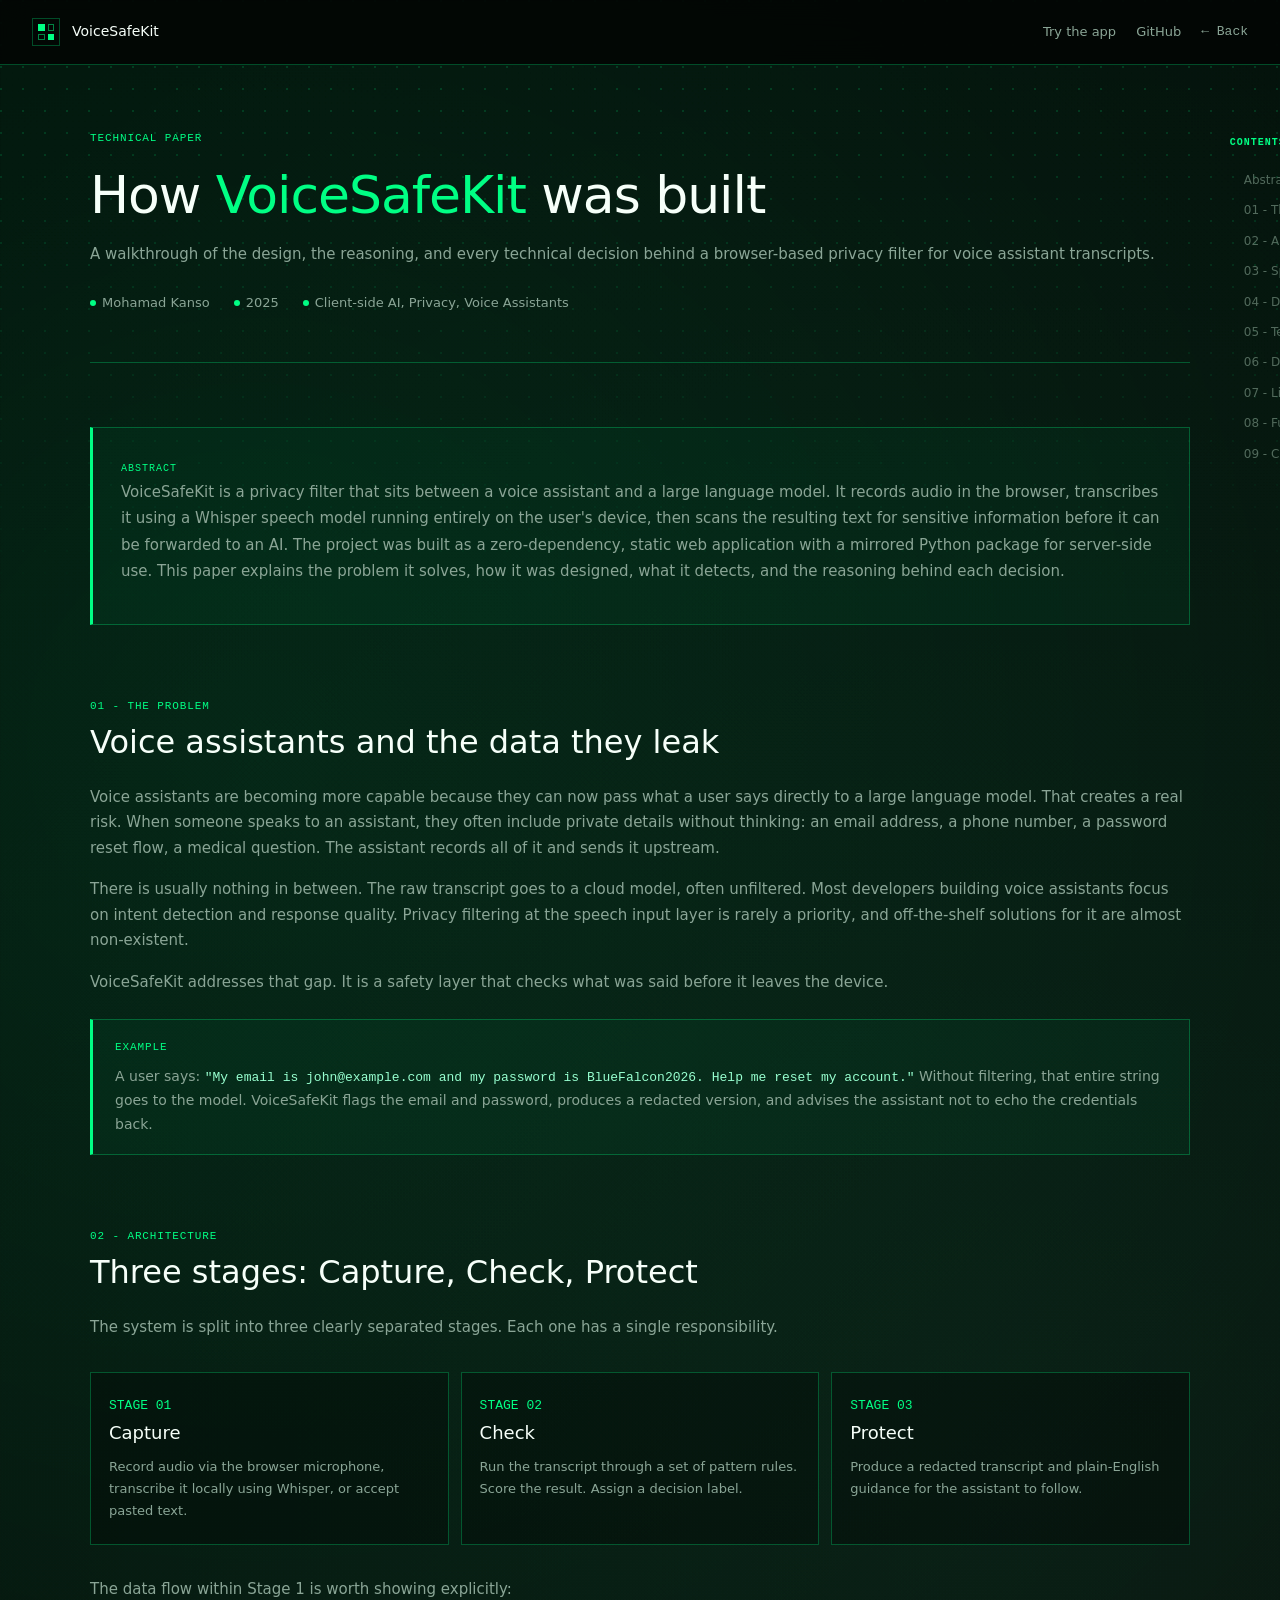
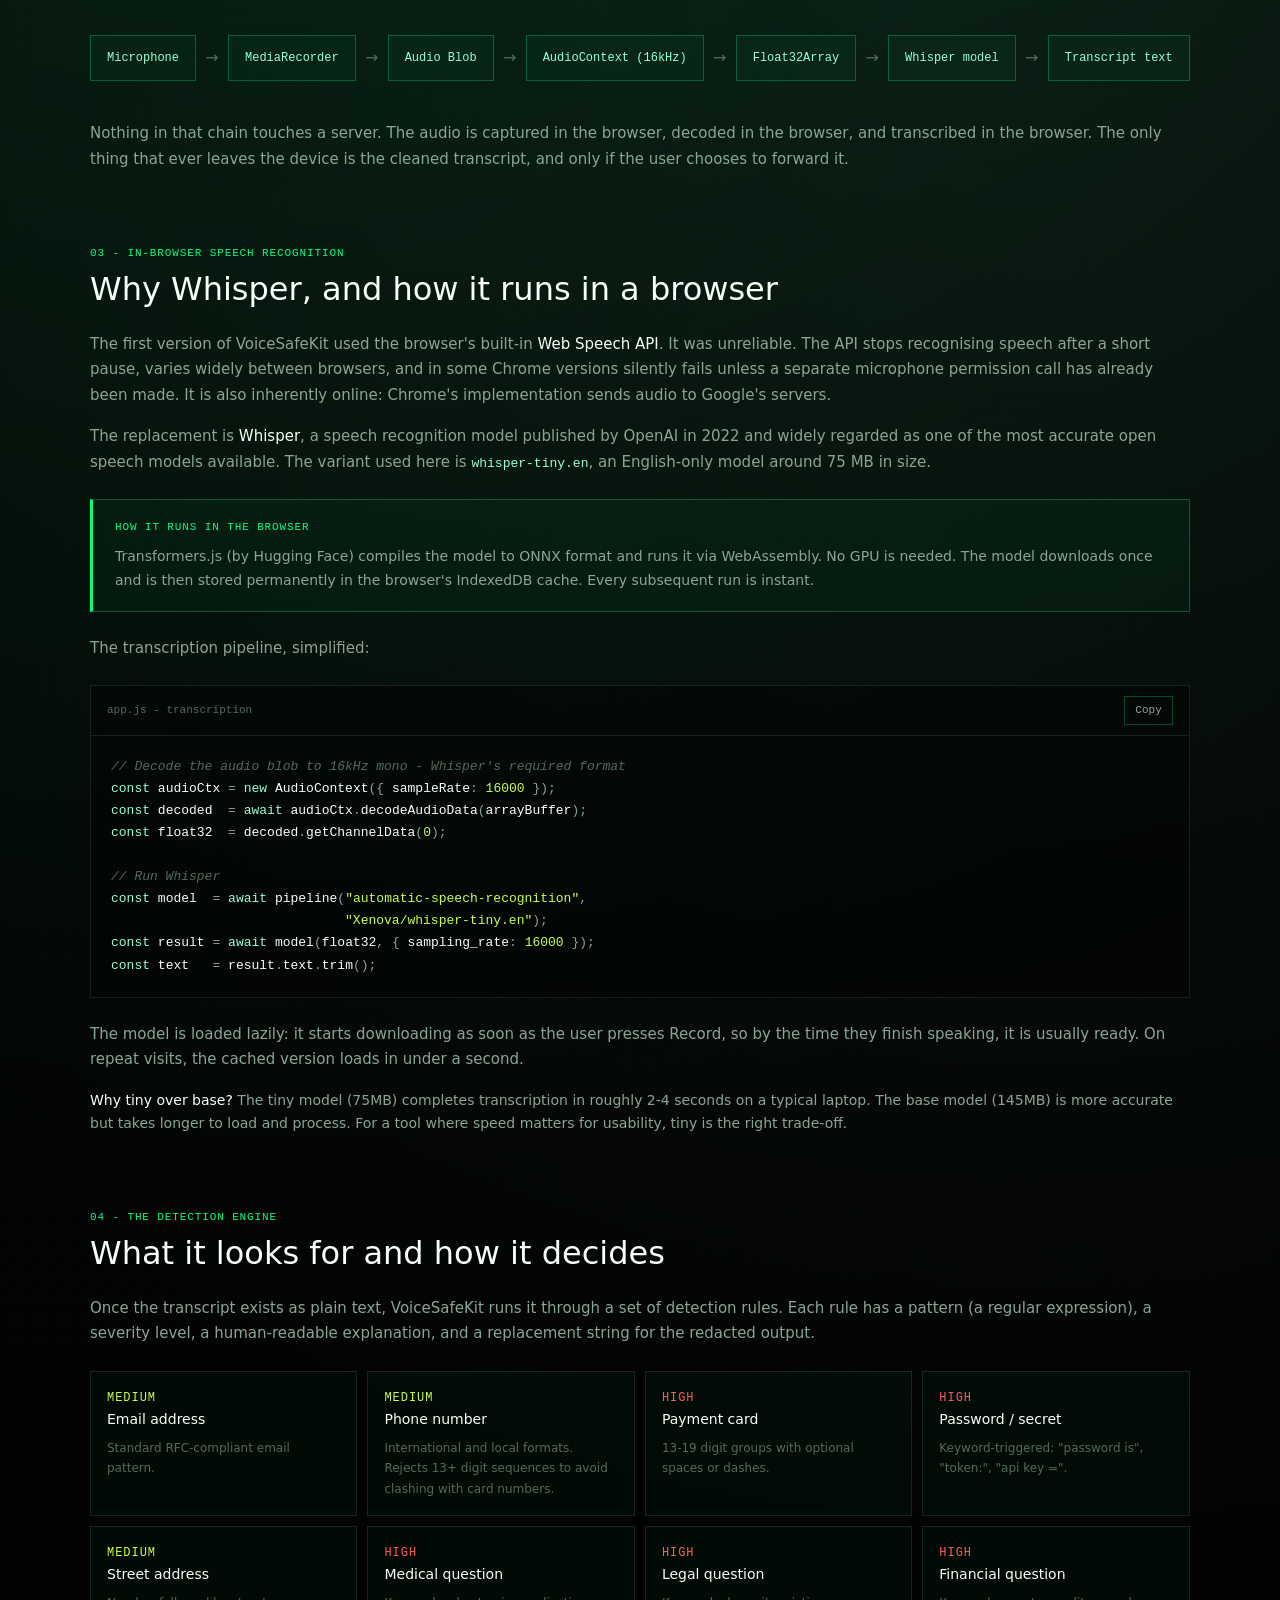
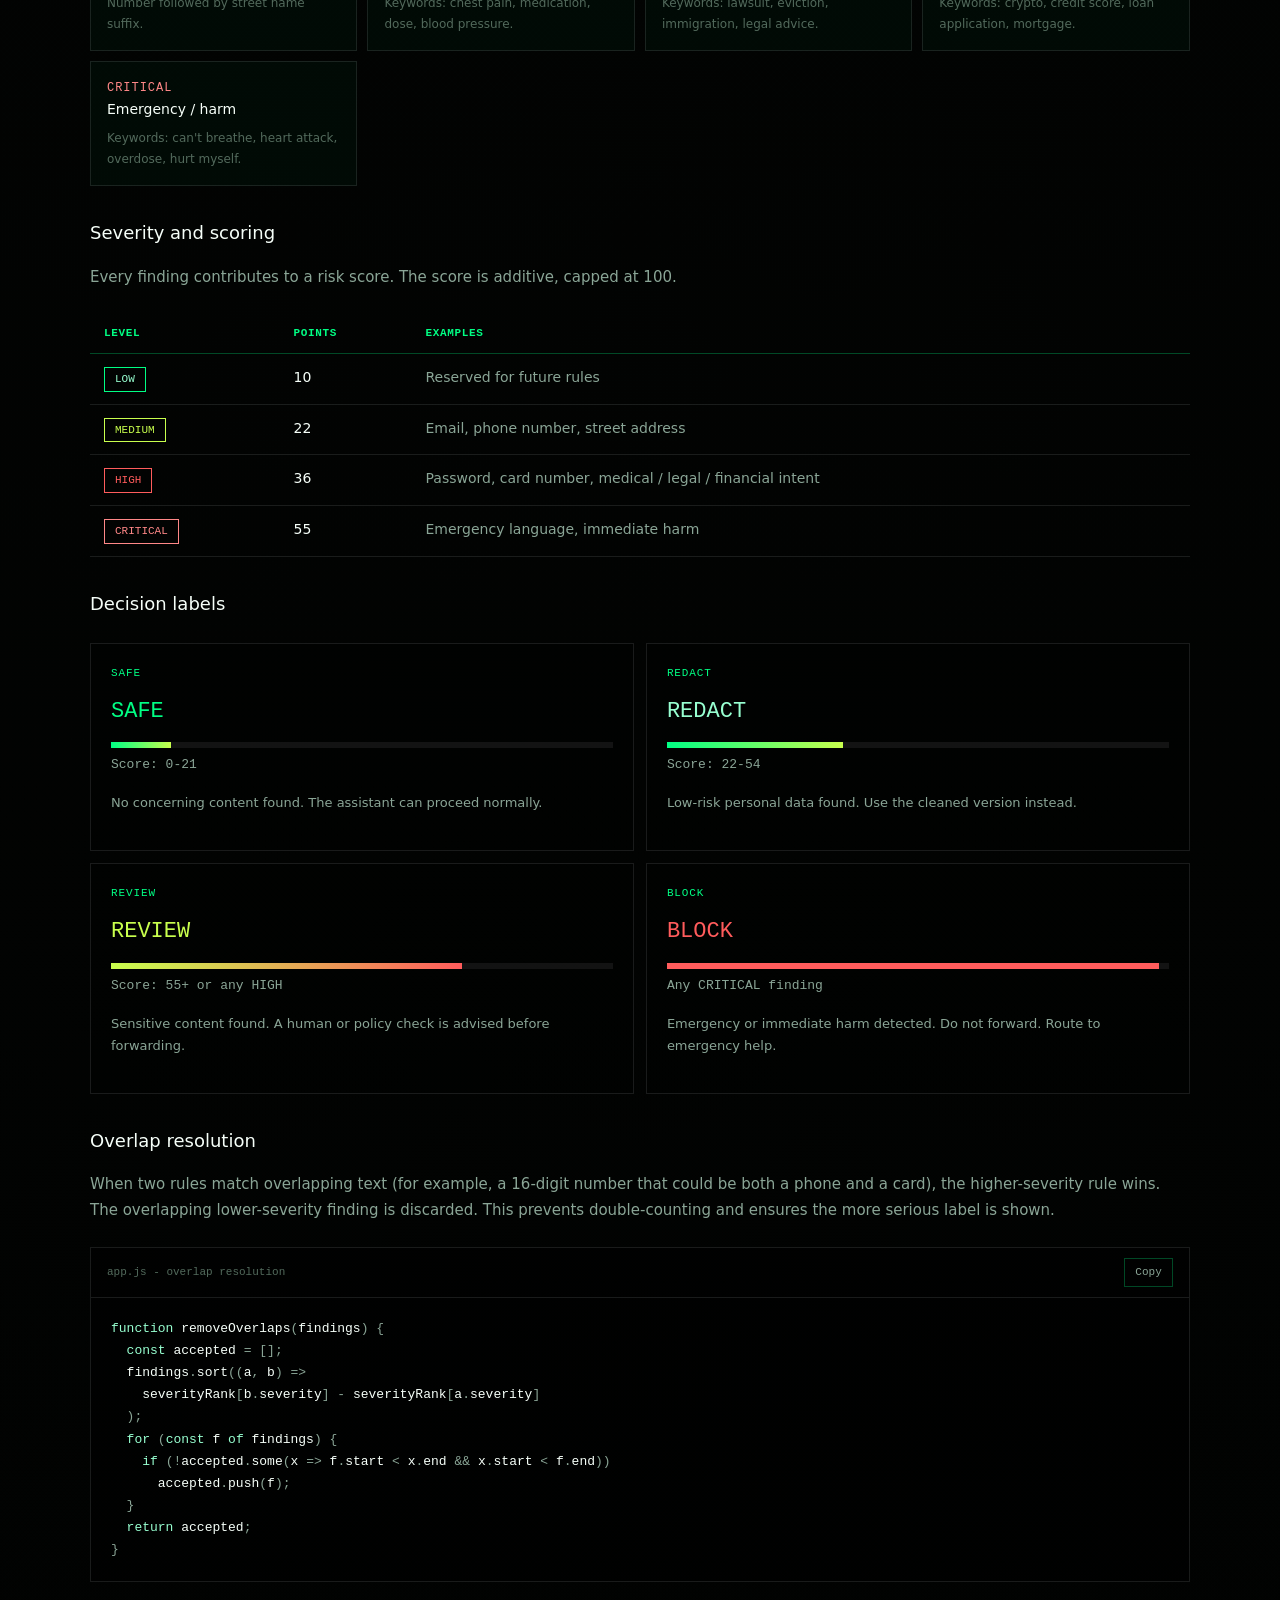
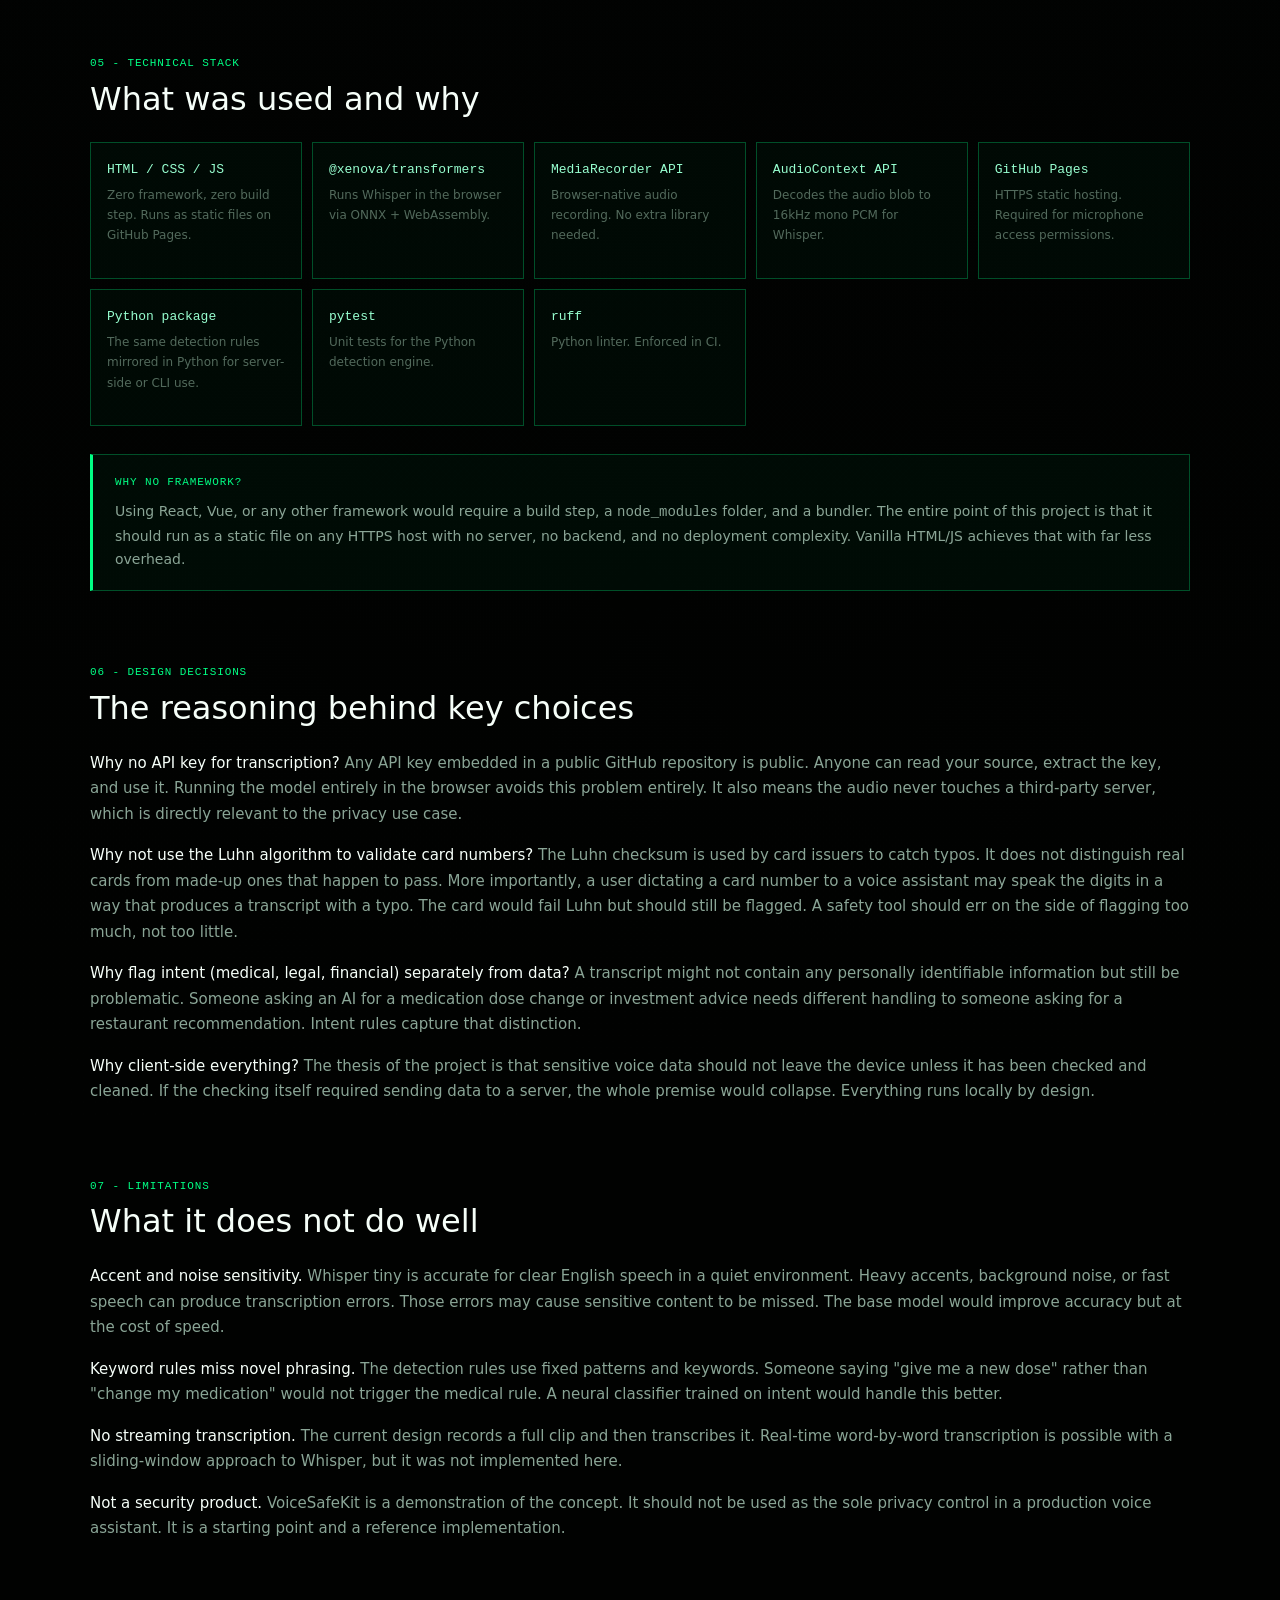
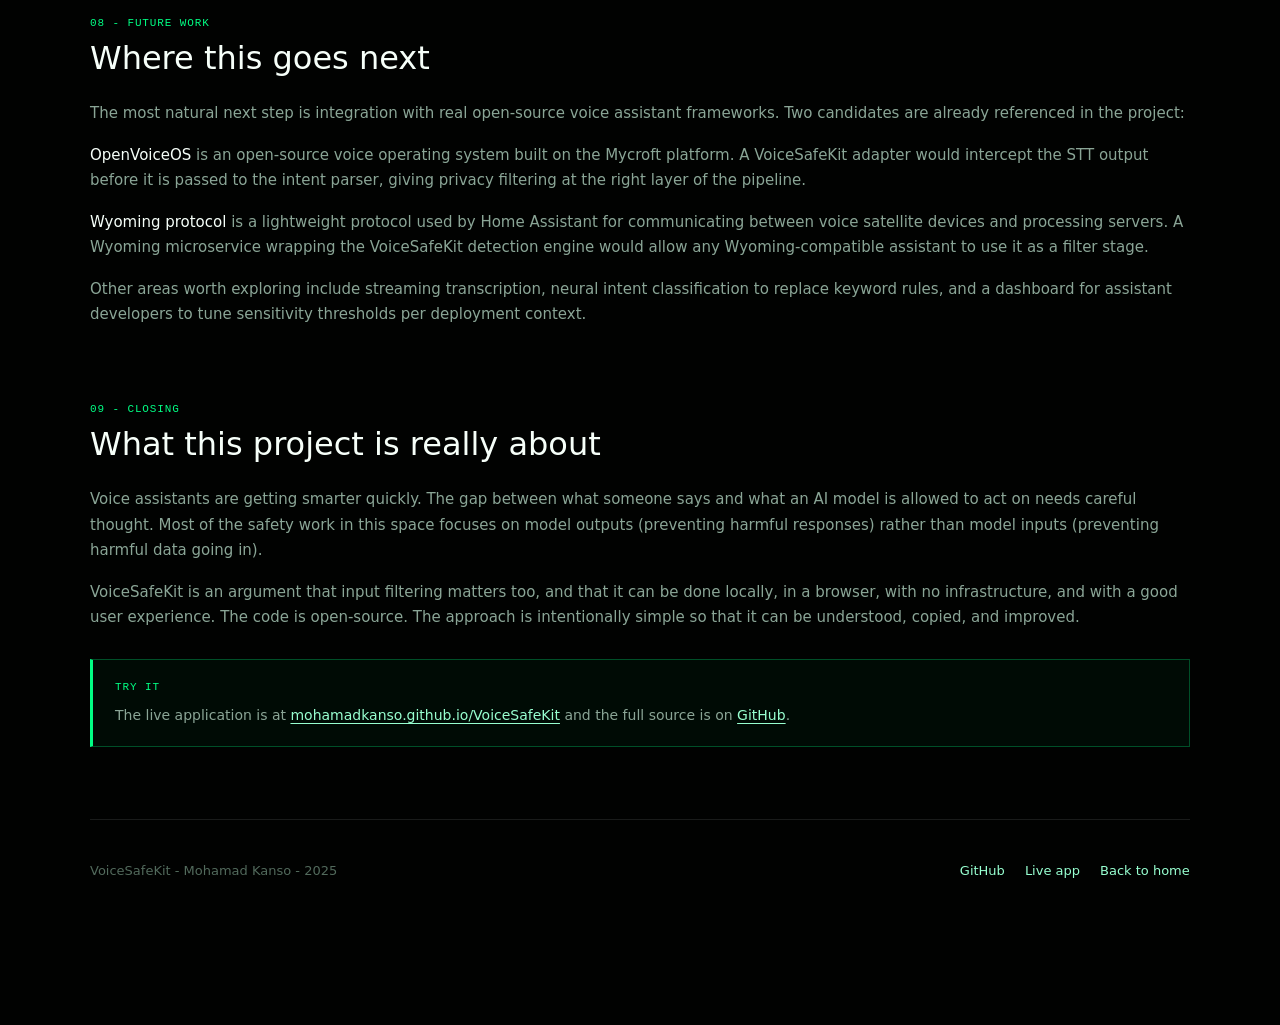
==== docs/paper.html @ 8cc9ae11 "Add interactive paper page, waveform animation, and paper links across site and README" ====
<!doctype html>
<html lang="en">
<head>
  <meta charset="utf-8">
  <meta name="viewport" content="width=device-width, initial-scale=1">
  <title>How VoiceSafeKit Works - Technical Paper</title>
  <meta name="description" content="A technical walkthrough of how VoiceSafeKit was built: in-browser Whisper transcription, privacy rule detection, and client-side AI safety filtering.">
  <link rel="icon" href="data:image/svg+xml,%3Csvg xmlns='http://www.w3.org/2000/svg' viewBox='0 0 32 32'%3E%3Crect width='32' height='32' fill='%23030504'/%3E%3Cpath d='M7 8h18v16H7z' fill='none' stroke='%2300ff84' stroke-width='2'/%3E%3C/svg%3E">
  <style>
    :root {
      --bg: #030504;
      --panel: rgba(7,14,11,0.9);
      --green: #00ff84;
      --green-2: #97ffd0;
      --text: #f6fff9;
      --muted: #8aa596;
      --dim: #526a5c;
      --line: rgba(0,255,132,0.28);
      --line-soft: rgba(246,255,249,0.1);
      --amber: #c8ff4d;
      --red: #ff5c5c;
    }

    * { box-sizing: border-box; margin: 0; padding: 0; }

    html { scroll-behavior: smooth; }

    body {
      background: radial-gradient(circle at 20% 10%, rgba(0,255,132,0.12), transparent 30%),
                  radial-gradient(circle at 80% 20%, rgba(151,255,208,0.06), transparent 28%),
                  linear-gradient(180deg, #030504, #010201 80%);
      color: var(--text);
      font-family: "Inter", ui-sans-serif, system-ui, -apple-system, sans-serif;
      font-weight: 350;
      line-height: 1.7;
    }

    body::before {
      content: "";
      position: fixed;
      inset: 0;
      pointer-events: none;
      background: radial-gradient(circle at 1px 1px, rgba(0,255,132,0.18) 1px, transparent 0) 0 0 / 22px 22px;
      mask-image: linear-gradient(180deg, black 0%, transparent 70%);
      z-index: 0;
    }

    /* Progress bar */
    #progress-bar {
      position: fixed;
      top: 0; left: 0;
      height: 2px;
      background: linear-gradient(90deg, var(--green), var(--green-2));
      width: 0%;
      z-index: 100;
      transition: width 0.1s ease;
      box-shadow: 0 0 12px rgba(0,255,132,0.7);
    }

    /* Topbar */
    .topbar {
      position: sticky;
      top: 0;
      z-index: 50;
      display: flex;
      align-items: center;
      justify-content: space-between;
      gap: 24px;
      padding: 18px 32px;
      background: rgba(3,5,4,0.88);
      border-bottom: 1px solid var(--line);
      backdrop-filter: blur(14px);
    }

    .brand {
      display: flex;
      align-items: center;
      gap: 12px;
      color: var(--text);
      font-size: 14px;
      font-weight: 500;
      text-decoration: none;
    }

    .brand-mark {
      width: 28px; height: 28px;
      display: grid;
      grid-template-columns: repeat(2,1fr);
      gap: 3px; padding: 5px;
      border: 1px solid var(--line);
    }

    .brand-mark span { background: var(--green); }
    .brand-mark span:nth-child(2), .brand-mark span:nth-child(3) {
      background: transparent;
      box-shadow: inset 0 0 0 1px rgba(0,255,132,0.5);
    }

    .topbar nav { display: flex; align-items: center; gap: 20px; }
    .topbar nav a { color: var(--muted); font-size: 13px; text-decoration: none; }
    .topbar nav a:hover { color: var(--green); }

    .back-link {
      display: flex;
      align-items: center;
      gap: 6px;
      color: var(--green);
      font-size: 13px;
      font-family: "SFMono-Regular", Consolas, monospace;
      text-decoration: none;
    }

    /* Layout */
    .page-wrap {
      position: relative;
      z-index: 1;
      width: min(820px, calc(100vw - 40px));
      margin: 0 auto;
      padding: 64px 0 120px;
    }

    /* Paper header */
    .paper-header {
      padding-bottom: 48px;
      border-bottom: 1px solid var(--line);
      margin-bottom: 64px;
    }

    .paper-label {
      color: var(--green);
      font-family: "SFMono-Regular", Consolas, monospace;
      font-size: 11px;
      font-weight: 500;
      letter-spacing: 0.08em;
      text-transform: uppercase;
      margin-bottom: 20px;
    }

    h1.paper-title {
      font-size: clamp(32px, 5vw, 52px);
      font-weight: 280;
      line-height: 1.05;
      letter-spacing: -0.02em;
      margin-bottom: 20px;
    }

    h1.paper-title em {
      color: var(--green);
      font-style: normal;
    }

    .paper-meta {
      display: flex;
      flex-wrap: wrap;
      gap: 24px;
      color: var(--muted);
      font-size: 13px;
      margin-top: 24px;
    }

    .paper-meta span {
      display: flex;
      align-items: center;
      gap: 6px;
    }

    .meta-dot {
      width: 6px; height: 6px;
      background: var(--green);
      border-radius: 50%;
      flex-shrink: 0;
    }

    /* Abstract */
    .abstract-box {
      background: rgba(0,255,132,0.04);
      border: 1px solid var(--line);
      border-left: 3px solid var(--green);
      padding: 24px 28px;
      margin-bottom: 64px;
    }

    .abstract-box .abstract-label {
      color: var(--green);
      font-family: "SFMono-Regular", Consolas, monospace;
      font-size: 10px;
      letter-spacing: 0.1em;
      text-transform: uppercase;
      margin-bottom: 10px;
    }

    .abstract-box p {
      color: var(--muted);
      font-size: 15px;
      line-height: 1.75;
    }

    /* Sections */
    .section {
      margin-bottom: 72px;
      opacity: 0;
      transform: translateY(22px);
      transition: opacity 0.55s ease, transform 0.55s ease;
    }

    .section.visible {
      opacity: 1;
      transform: none;
    }

    .section-num {
      color: var(--green);
      font-family: "SFMono-Regular", Consolas, monospace;
      font-size: 11px;
      font-weight: 500;
      letter-spacing: 0.08em;
      text-transform: uppercase;
      margin-bottom: 8px;
    }

    h2.section-title {
      font-size: clamp(22px, 3.5vw, 32px);
      font-weight: 320;
      line-height: 1.15;
      margin-bottom: 24px;
    }

    p {
      color: var(--muted);
      margin-bottom: 16px;
      font-size: 15px;
    }

    strong { color: var(--text); font-weight: 520; }
    a { color: var(--green-2); text-decoration: underline; text-underline-offset: 3px; }

    /* Architecture diagram */
    .arch-diagram {
      display: grid;
      grid-template-columns: repeat(3, 1fr);
      gap: 12px;
      margin: 32px 0;
    }

    .arch-step {
      border: 1px solid var(--line);
      background: rgba(0,0,0,0.3);
      padding: 22px 18px;
      position: relative;
      cursor: default;
      transition: border-color 0.2s, box-shadow 0.2s;
    }

    .arch-step:hover {
      border-color: var(--green);
      box-shadow: 0 0 28px rgba(0,255,132,0.12);
    }

    .arch-step-num {
      color: var(--green);
      font-family: "SFMono-Regular", Consolas, monospace;
      font-size: 11px;
      margin-bottom: 12px;
    }

    .arch-step h3 {
      font-size: 18px;
      font-weight: 420;
      margin-bottom: 8px;
      color: var(--text);
    }

    .arch-step p {
      font-size: 13px;
      margin: 0;
    }

    .arch-arrow {
      display: flex;
      align-items: center;
      justify-content: center;
      padding: 0 4px;
    }

    /* Flow diagram - horizontal */
    .flow-diagram {
      display: flex;
      align-items: center;
      gap: 0;
      margin: 32px 0;
      overflow-x: auto;
      padding-bottom: 8px;
    }

    .flow-node {
      flex-shrink: 0;
      border: 1px solid var(--line);
      background: rgba(0,255,132,0.04);
      padding: 12px 16px;
      font-family: "SFMono-Regular", Consolas, monospace;
      font-size: 12px;
      color: var(--green-2);
      white-space: nowrap;
      transition: background 0.2s, border-color 0.2s;
    }

    .flow-node:hover {
      background: rgba(0,255,132,0.1);
      border-color: var(--green);
    }

    .flow-arrow {
      flex-shrink: 0;
      width: 32px;
      text-align: center;
      color: var(--dim);
      font-size: 16px;
    }

    /* Code block */
    .code-block {
      position: relative;
      margin: 24px 0;
      border: 1px solid var(--line-soft);
      background: rgba(0,0,0,0.42);
    }

    .code-block-header {
      display: flex;
      justify-content: space-between;
      align-items: center;
      padding: 10px 16px;
      border-bottom: 1px solid var(--line-soft);
      font-family: "SFMono-Regular", Consolas, monospace;
      font-size: 11px;
      color: var(--dim);
    }

    .copy-btn {
      background: none;
      border: 1px solid var(--line);
      color: var(--muted);
      font: inherit;
      font-size: 11px;
      padding: 4px 10px;
      cursor: pointer;
      transition: color 0.15s, border-color 0.15s;
    }

    .copy-btn:hover { color: var(--green); border-color: var(--green); }
    .copy-btn.copied { color: var(--green); }

    pre.code {
      margin: 0;
      padding: 20px;
      overflow-x: auto;
      font: 13px/1.7 "SFMono-Regular", Consolas, monospace;
      color: var(--green-2);
    }

    .k { color: #97ffd0; }
    .s { color: #c8ff4d; }
    .c { color: var(--dim); font-style: italic; }
    .n { color: var(--text); }
    .p { color: var(--muted); }

    /* Rule cards */
    .rule-grid {
      display: grid;
      grid-template-columns: repeat(auto-fill, minmax(220px, 1fr));
      gap: 10px;
      margin: 24px 0;
    }

    .rule-card {
      border: 1px solid var(--line-soft);
      background: rgba(0,255,132,0.03);
      padding: 16px;
      cursor: default;
      transition: border-color 0.2s, background 0.2s;
    }

    .rule-card:hover {
      border-color: var(--line);
      background: rgba(0,255,132,0.07);
    }

    .rule-card-kind {
      font-family: "SFMono-Regular", Consolas, monospace;
      font-size: 10px;
      letter-spacing: 0.08em;
      text-transform: uppercase;
      margin-bottom: 6px;
    }

    .rule-card-kind.medium { color: var(--amber); }
    .rule-card-kind.high { color: var(--red); }
    .rule-card-kind.critical { color: #ff8888; }

    .rule-card h4 {
      font-size: 14px;
      font-weight: 480;
      margin-bottom: 6px;
      color: var(--text);
    }

    .rule-card p {
      font-size: 12px;
      margin: 0;
      color: var(--dim);
    }

    /* Severity bar */
    .severity-table {
      width: 100%;
      border-collapse: collapse;
      margin: 24px 0;
      font-size: 14px;
    }

    .severity-table th {
      text-align: left;
      padding: 10px 14px;
      color: var(--green);
      font-family: "SFMono-Regular", Consolas, monospace;
      font-size: 11px;
      text-transform: uppercase;
      letter-spacing: 0.06em;
      border-bottom: 1px solid var(--line);
    }

    .severity-table td {
      padding: 12px 14px;
      color: var(--muted);
      border-bottom: 1px solid var(--line-soft);
      vertical-align: top;
    }

    .severity-table tr:hover td { background: rgba(0,255,132,0.03); }

    .sev-pill {
      display: inline-block;
      padding: 2px 10px;
      font-family: "SFMono-Regular", Consolas, monospace;
      font-size: 11px;
      border: 1px solid;
    }

    .sev-pill.low    { color: var(--green-2);  border-color: var(--green); }
    .sev-pill.medium { color: var(--amber);    border-color: var(--amber); }
    .sev-pill.high   { color: var(--red);      border-color: var(--red); }
    .sev-pill.critical { color: #ff8888;       border-color: #ff8888; }

    /* Score visualiser */
    .score-demo {
      display: grid;
      grid-template-columns: 1fr 1fr;
      gap: 12px;
      margin: 24px 0;
    }

    .score-demo-card {
      border: 1px solid var(--line-soft);
      background: rgba(0,0,0,0.3);
      padding: 20px;
    }

    .score-demo-card .label {
      font-family: "SFMono-Regular", Consolas, monospace;
      font-size: 11px;
      color: var(--green);
      text-transform: uppercase;
      letter-spacing: 0.08em;
      margin-bottom: 10px;
    }

    .score-demo-card .decision {
      font-size: 22px;
      font-weight: 500;
      font-family: "SFMono-Regular", Consolas, monospace;
      margin-bottom: 8px;
    }

    .decision.safe { color: var(--green); }
    .decision.redact { color: var(--green-2); }
    .decision.review { color: var(--amber); }
    .decision.block  { color: var(--red); }

    .score-bar-wrap {
      height: 6px;
      background: rgba(255,255,255,0.07);
      margin: 12px 0 6px;
    }

    .score-bar {
      height: 100%;
      background: linear-gradient(90deg, var(--green), var(--amber));
      transition: width 1.2s ease;
      width: 0%;
    }

    .score-bar.high { background: linear-gradient(90deg, var(--amber), var(--red)); }
    .score-bar.critical { background: var(--red); }

    .score-num {
      font-family: "SFMono-Regular", Consolas, monospace;
      font-size: 13px;
      color: var(--muted);
    }

    /* Tech stack pills */
    .stack-grid {
      display: grid;
      grid-template-columns: repeat(auto-fill, minmax(180px, 1fr));
      gap: 10px;
      margin: 24px 0;
    }

    .stack-item {
      border: 1px solid var(--line);
      background: rgba(0,255,132,0.03);
      padding: 16px;
    }

    .stack-item .tech-name {
      font-family: "SFMono-Regular", Consolas, monospace;
      font-size: 13px;
      color: var(--green-2);
      margin-bottom: 4px;
    }

    .stack-item .tech-role {
      font-size: 12px;
      color: var(--dim);
    }

    /* Callout box */
    .callout {
      border: 1px solid var(--line);
      border-left: 3px solid var(--green);
      background: rgba(0,255,132,0.04);
      padding: 18px 22px;
      margin: 24px 0;
    }

    .callout p { margin: 0; font-size: 14px; }
    .callout .callout-icon { color: var(--green); font-size: 11px; font-family: "SFMono-Regular", Consolas, monospace; text-transform: uppercase; letter-spacing: 0.08em; display: block; margin-bottom: 8px; }

    /* Footer */
    footer.paper-footer {
      padding: 40px 0 24px;
      border-top: 1px solid var(--line-soft);
      display: flex;
      flex-wrap: wrap;
      justify-content: space-between;
      align-items: center;
      gap: 16px;
      font-size: 13px;
      color: var(--dim);
    }

    footer.paper-footer a { color: var(--green-2); text-decoration: none; }

    /* TOC sidebar - optional on large screens */
    @media (min-width: 1280px) {
      .page-outer {
        display: grid;
        grid-template-columns: 1fr 200px;
        gap: 0;
        width: min(1100px, 100vw - 40px);
        margin: 0 auto;
      }

      .toc-sidebar {
        padding: 64px 0 120px 40px;
        position: sticky;
        top: 70px;
        align-self: start;
        max-height: calc(100vh - 80px);
        overflow-y: auto;
      }

      .toc-sidebar h4 {
        font-family: "SFMono-Regular", Consolas, monospace;
        font-size: 10px;
        color: var(--green);
        text-transform: uppercase;
        letter-spacing: 0.1em;
        margin-bottom: 14px;
      }

      .toc-sidebar a {
        display: block;
        font-size: 12px;
        color: var(--dim);
        text-decoration: none;
        padding: 5px 0;
        border-left: 2px solid transparent;
        padding-left: 12px;
        transition: color 0.15s, border-color 0.15s;
      }

      .toc-sidebar a:hover,
      .toc-sidebar a.active {
        color: var(--green-2);
        border-left-color: var(--green);
      }

      .page-wrap { width: auto; padding-right: 0; }
    }

    @media (max-width: 640px) {
      .arch-diagram { grid-template-columns: 1fr; }
      .score-demo { grid-template-columns: 1fr; }
    }
  </style>
</head>
<body>

<div id="progress-bar"></div>

<header class="topbar">
  <a class="brand" href="index.html">
    <span class="brand-mark" aria-hidden="true">
      <span></span><span></span><span></span><span></span>
    </span>
    <span>VoiceSafeKit</span>
  </a>
  <nav>
    <a href="index.html#demo">Try the app</a>
    <a href="https://github.com/MohamadKanso/VoiceSafeKit">GitHub</a>
    <a href="index.html" class="back-link">&#8592; Back</a>
  </nav>
</header>

<div class="page-outer">
  <div class="page-wrap">

    <!-- Paper header -->
    <div class="paper-header">
      <p class="paper-label">Technical paper</p>
      <h1 class="paper-title">How <em>VoiceSafeKit</em> was built</h1>
      <p style="color: var(--muted); font-size: 15px; margin-top: 14px;">
        A walkthrough of the design, the reasoning, and every technical decision behind a browser-based privacy filter for voice assistant transcripts.
      </p>
      <div class="paper-meta">
        <span><span class="meta-dot"></span>Mohamad Kanso</span>
        <span><span class="meta-dot"></span>2025</span>
        <span><span class="meta-dot"></span>Client-side AI, Privacy, Voice Assistants</span>
      </div>
    </div>

    <!-- Abstract -->
    <div class="abstract-box section" id="abstract">
      <span class="abstract-label">Abstract</span>
      <p>
        VoiceSafeKit is a privacy filter that sits between a voice assistant and a large language model. It records audio in the browser, transcribes it using a Whisper speech model running entirely on the user's device, then scans the resulting text for sensitive information before it can be forwarded to an AI. The project was built as a zero-dependency, static web application with a mirrored Python package for server-side use. This paper explains the problem it solves, how it was designed, what it detects, and the reasoning behind each decision.
      </p>
    </div>

    <!-- Section 1: The problem -->
    <div class="section" id="s1">
      <p class="section-num">01 - The Problem</p>
      <h2 class="section-title">Voice assistants and the data they leak</h2>
      <p>
        Voice assistants are becoming more capable because they can now pass what a user says directly to a large language model. That creates a real risk. When someone speaks to an assistant, they often include private details without thinking: an email address, a phone number, a password reset flow, a medical question. The assistant records all of it and sends it upstream.
      </p>
      <p>
        There is usually nothing in between. The raw transcript goes to a cloud model, often unfiltered. Most developers building voice assistants focus on intent detection and response quality. Privacy filtering at the speech input layer is rarely a priority, and off-the-shelf solutions for it are almost non-existent.
      </p>
      <p>
        VoiceSafeKit addresses that gap. It is a safety layer that checks what was said before it leaves the device.
      </p>

      <div class="callout">
        <span class="callout-icon">Example</span>
        <p>
          A user says: <strong style="color: var(--green-2); font-family: monospace; font-size: 13px;">"My email is john@example.com and my password is BlueFalcon2026. Help me reset my account."</strong>
          Without filtering, that entire string goes to the model. VoiceSafeKit flags the email and password, produces a redacted version, and advises the assistant not to echo the credentials back.
        </p>
      </div>
    </div>

    <!-- Section 2: Architecture -->
    <div class="section" id="s2">
      <p class="section-num">02 - Architecture</p>
      <h2 class="section-title">Three stages: Capture, Check, Protect</h2>
      <p>
        The system is split into three clearly separated stages. Each one has a single responsibility.
      </p>

      <div class="arch-diagram">
        <div class="arch-step">
          <p class="arch-step-num">STAGE 01</p>
          <h3>Capture</h3>
          <p>Record audio via the browser microphone, transcribe it locally using Whisper, or accept pasted text.</p>
        </div>
        <div class="arch-step">
          <p class="arch-step-num">STAGE 02</p>
          <h3>Check</h3>
          <p>Run the transcript through a set of pattern rules. Score the result. Assign a decision label.</p>
        </div>
        <div class="arch-step">
          <p class="arch-step-num">STAGE 03</p>
          <h3>Protect</h3>
          <p>Produce a redacted transcript and plain-English guidance for the assistant to follow.</p>
        </div>
      </div>

      <p>The data flow within Stage 1 is worth showing explicitly:</p>

      <div class="flow-diagram">
        <div class="flow-node">Microphone</div>
        <div class="flow-arrow">&#8594;</div>
        <div class="flow-node">MediaRecorder</div>
        <div class="flow-arrow">&#8594;</div>
        <div class="flow-node">Audio Blob</div>
        <div class="flow-arrow">&#8594;</div>
        <div class="flow-node">AudioContext (16kHz)</div>
        <div class="flow-arrow">&#8594;</div>
        <div class="flow-node">Float32Array</div>
        <div class="flow-arrow">&#8594;</div>
        <div class="flow-node">Whisper model</div>
        <div class="flow-arrow">&#8594;</div>
        <div class="flow-node">Transcript text</div>
      </div>

      <p>
        Nothing in that chain touches a server. The audio is captured in the browser, decoded in the browser, and transcribed in the browser. The only thing that ever leaves the device is the cleaned transcript, and only if the user chooses to forward it.
      </p>
    </div>

    <!-- Section 3: Whisper -->
    <div class="section" id="s3">
      <p class="section-num">03 - In-Browser Speech Recognition</p>
      <h2 class="section-title">Why Whisper, and how it runs in a browser</h2>
      <p>
        The first version of VoiceSafeKit used the browser's built-in <strong>Web Speech API</strong>. It was unreliable. The API stops recognising speech after a short pause, varies widely between browsers, and in some Chrome versions silently fails unless a separate microphone permission call has already been made. It is also inherently online: Chrome's implementation sends audio to Google's servers.
      </p>
      <p>
        The replacement is <strong>Whisper</strong>, a speech recognition model published by OpenAI in 2022 and widely regarded as one of the most accurate open speech models available. The variant used here is <code style="color: var(--green-2); font-size: 13px;">whisper-tiny.en</code>, an English-only model around 75 MB in size.
      </p>

      <div class="callout">
        <span class="callout-icon">How it runs in the browser</span>
        <p>
          Transformers.js (by Hugging Face) compiles the model to ONNX format and runs it via WebAssembly. No GPU is needed. The model downloads once and is then stored permanently in the browser's IndexedDB cache. Every subsequent run is instant.
        </p>
      </div>

      <p>The transcription pipeline, simplified:</p>

      <div class="code-block">
        <div class="code-block-header">
          <span>app.js - transcription</span>
          <button class="copy-btn" onclick="copyCode(this)">Copy</button>
        </div>
        <pre class="code"><span class="c">// Decode the audio blob to 16kHz mono - Whisper's required format</span>
<span class="k">const</span> <span class="n">audioCtx</span> <span class="p">=</span> <span class="k">new</span> <span class="n">AudioContext</span><span class="p">({</span> <span class="n">sampleRate</span><span class="p">:</span> <span class="s">16000</span> <span class="p">});</span>
<span class="k">const</span> <span class="n">decoded</span>  <span class="p">=</span> <span class="k">await</span> <span class="n">audioCtx</span><span class="p">.</span><span class="n">decodeAudioData</span><span class="p">(</span><span class="n">arrayBuffer</span><span class="p">);</span>
<span class="k">const</span> <span class="n">float32</span>  <span class="p">=</span> <span class="n">decoded</span><span class="p">.</span><span class="n">getChannelData</span><span class="p">(</span><span class="s">0</span><span class="p">);</span>

<span class="c">// Run Whisper</span>
<span class="k">const</span> <span class="n">model</span>  <span class="p">=</span> <span class="k">await</span> <span class="n">pipeline</span><span class="p">(</span><span class="s">"automatic-speech-recognition"</span><span class="p">,</span>
                              <span class="s">"Xenova/whisper-tiny.en"</span><span class="p">);</span>
<span class="k">const</span> <span class="n">result</span> <span class="p">=</span> <span class="k">await</span> <span class="n">model</span><span class="p">(</span><span class="n">float32</span><span class="p">,</span> <span class="p">{</span> <span class="n">sampling_rate</span><span class="p">:</span> <span class="s">16000</span> <span class="p">});</span>
<span class="k">const</span> <span class="n">text</span>   <span class="p">=</span> <span class="n">result</span><span class="p">.</span><span class="n">text</span><span class="p">.</span><span class="n">trim</span><span class="p">();</span></pre>
      </div>

      <p>
        The model is loaded lazily: it starts downloading as soon as the user presses Record, so by the time they finish speaking, it is usually ready. On repeat visits, the cached version loads in under a second.
      </p>

      <p style="color: var(--muted); font-size: 14px;">
        <strong>Why tiny over base?</strong> The tiny model (75MB) completes transcription in roughly 2-4 seconds on a typical laptop. The base model (145MB) is more accurate but takes longer to load and process. For a tool where speed matters for usability, tiny is the right trade-off.
      </p>
    </div>

    <!-- Section 4: Detection engine -->
    <div class="section" id="s4">
      <p class="section-num">04 - The Detection Engine</p>
      <h2 class="section-title">What it looks for and how it decides</h2>
      <p>
        Once the transcript exists as plain text, VoiceSafeKit runs it through a set of detection rules. Each rule has a pattern (a regular expression), a severity level, a human-readable explanation, and a replacement string for the redacted output.
      </p>

      <div class="rule-grid">
        <div class="rule-card">
          <p class="rule-card-kind medium">Medium</p>
          <h4>Email address</h4>
          <p>Standard RFC-compliant email pattern.</p>
        </div>
        <div class="rule-card">
          <p class="rule-card-kind medium">Medium</p>
          <h4>Phone number</h4>
          <p>International and local formats. Rejects 13+ digit sequences to avoid clashing with card numbers.</p>
        </div>
        <div class="rule-card">
          <p class="rule-card-kind high">High</p>
          <h4>Payment card</h4>
          <p>13-19 digit groups with optional spaces or dashes.</p>
        </div>
        <div class="rule-card">
          <p class="rule-card-kind high">High</p>
          <h4>Password / secret</h4>
          <p>Keyword-triggered: "password is", "token:", "api key =".</p>
        </div>
        <div class="rule-card">
          <p class="rule-card-kind medium">Medium</p>
          <h4>Street address</h4>
          <p>Number followed by street name suffix.</p>
        </div>
        <div class="rule-card">
          <p class="rule-card-kind high">High</p>
          <h4>Medical question</h4>
          <p>Keywords: chest pain, medication, dose, blood pressure.</p>
        </div>
        <div class="rule-card">
          <p class="rule-card-kind high">High</p>
          <h4>Legal question</h4>
          <p>Keywords: lawsuit, eviction, immigration, legal advice.</p>
        </div>
        <div class="rule-card">
          <p class="rule-card-kind high">High</p>
          <h4>Financial question</h4>
          <p>Keywords: crypto, credit score, loan application, mortgage.</p>
        </div>
        <div class="rule-card">
          <p class="rule-card-kind critical">Critical</p>
          <h4>Emergency / harm</h4>
          <p>Keywords: can't breathe, heart attack, overdose, hurt myself.</p>
        </div>
      </div>

      <h3 style="font-size: 18px; font-weight: 420; margin: 32px 0 16px; color: var(--text);">Severity and scoring</h3>
      <p>Every finding contributes to a risk score. The score is additive, capped at 100.</p>

      <table class="severity-table">
        <thead>
          <tr>
            <th>Level</th>
            <th>Points</th>
            <th>Examples</th>
          </tr>
        </thead>
        <tbody>
          <tr>
            <td><span class="sev-pill low">LOW</span></td>
            <td style="color: var(--text);">10</td>
            <td>Reserved for future rules</td>
          </tr>
          <tr>
            <td><span class="sev-pill medium">MEDIUM</span></td>
            <td style="color: var(--text);">22</td>
            <td>Email, phone number, street address</td>
          </tr>
          <tr>
            <td><span class="sev-pill high">HIGH</span></td>
            <td style="color: var(--text);">36</td>
            <td>Password, card number, medical / legal / financial intent</td>
          </tr>
          <tr>
            <td><span class="sev-pill critical">CRITICAL</span></td>
            <td style="color: var(--text);">55</td>
            <td>Emergency language, immediate harm</td>
          </tr>
        </tbody>
      </table>

      <h3 style="font-size: 18px; font-weight: 420; margin: 32px 0 16px; color: var(--text);">Decision labels</h3>

      <div class="score-demo">
        <div class="score-demo-card">
          <p class="label">SAFE</p>
          <p class="decision safe">SAFE</p>
          <div class="score-bar-wrap"><div class="score-bar" data-width="12"></div></div>
          <p class="score-num">Score: 0-21</p>
          <p style="font-size: 13px; margin-top: 10px;">No concerning content found. The assistant can proceed normally.</p>
        </div>
        <div class="score-demo-card">
          <p class="label">REDACT</p>
          <p class="decision redact">REDACT</p>
          <div class="score-bar-wrap"><div class="score-bar" data-width="35"></div></div>
          <p class="score-num">Score: 22-54</p>
          <p style="font-size: 13px; margin-top: 10px;">Low-risk personal data found. Use the cleaned version instead.</p>
        </div>
        <div class="score-demo-card">
          <p class="label">REVIEW</p>
          <p class="decision review">REVIEW</p>
          <div class="score-bar-wrap"><div class="score-bar high" data-width="70"></div></div>
          <p class="score-num">Score: 55+ or any HIGH</p>
          <p style="font-size: 13px; margin-top: 10px;">Sensitive content found. A human or policy check is advised before forwarding.</p>
        </div>
        <div class="score-demo-card">
          <p class="label">BLOCK</p>
          <p class="decision block">BLOCK</p>
          <div class="score-bar-wrap"><div class="score-bar critical" data-width="98"></div></div>
          <p class="score-num">Any CRITICAL finding</p>
          <p style="font-size: 13px; margin-top: 10px;">Emergency or immediate harm detected. Do not forward. Route to emergency help.</p>
        </div>
      </div>

      <h3 style="font-size: 18px; font-weight: 420; margin: 32px 0 16px; color: var(--text);">Overlap resolution</h3>
      <p>
        When two rules match overlapping text (for example, a 16-digit number that could be both a phone and a card), the higher-severity rule wins. The overlapping lower-severity finding is discarded. This prevents double-counting and ensures the more serious label is shown.
      </p>

      <div class="code-block">
        <div class="code-block-header">
          <span>app.js - overlap resolution</span>
          <button class="copy-btn" onclick="copyCode(this)">Copy</button>
        </div>
        <pre class="code"><span class="k">function</span> <span class="n">removeOverlaps</span><span class="p">(</span><span class="n">findings</span><span class="p">) {</span>
  <span class="k">const</span> <span class="n">accepted</span> <span class="p">= [];</span>
  <span class="n">findings</span><span class="p">.</span><span class="n">sort</span><span class="p">((</span><span class="n">a</span><span class="p">,</span> <span class="n">b</span><span class="p">) =></span>
    <span class="n">severityRank</span><span class="p">[</span><span class="n">b</span><span class="p">.</span><span class="n">severity</span><span class="p">] -</span> <span class="n">severityRank</span><span class="p">[</span><span class="n">a</span><span class="p">.</span><span class="n">severity</span><span class="p">]</span>
  <span class="p">);</span>
  <span class="k">for</span> <span class="p">(</span><span class="k">const</span> <span class="n">f</span> <span class="k">of</span> <span class="n">findings</span><span class="p">) {</span>
    <span class="k">if</span> <span class="p">(!</span><span class="n">accepted</span><span class="p">.</span><span class="n">some</span><span class="p">(</span><span class="n">x</span> <span class="p">=></span> <span class="n">f</span><span class="p">.</span><span class="n">start</span> <span class="p">&lt;</span> <span class="n">x</span><span class="p">.</span><span class="n">end</span> <span class="p">&amp;&amp;</span> <span class="n">x</span><span class="p">.</span><span class="n">start</span> <span class="p">&lt;</span> <span class="n">f</span><span class="p">.</span><span class="n">end</span><span class="p">))</span>
      <span class="n">accepted</span><span class="p">.</span><span class="n">push</span><span class="p">(</span><span class="n">f</span><span class="p">);</span>
  <span class="p">}</span>
  <span class="k">return</span> <span class="n">accepted</span><span class="p">;</span>
<span class="p">}</span></pre>
      </div>
    </div>

    <!-- Section 5: Tech stack -->
    <div class="section" id="s5">
      <p class="section-num">05 - Technical Stack</p>
      <h2 class="section-title">What was used and why</h2>

      <div class="stack-grid">
        <div class="stack-item">
          <p class="tech-name">HTML / CSS / JS</p>
          <p class="tech-role">Zero framework, zero build step. Runs as static files on GitHub Pages.</p>
        </div>
        <div class="stack-item">
          <p class="tech-name">@xenova/transformers</p>
          <p class="tech-role">Runs Whisper in the browser via ONNX + WebAssembly.</p>
        </div>
        <div class="stack-item">
          <p class="tech-name">MediaRecorder API</p>
          <p class="tech-role">Browser-native audio recording. No extra library needed.</p>
        </div>
        <div class="stack-item">
          <p class="tech-name">AudioContext API</p>
          <p class="tech-role">Decodes the audio blob to 16kHz mono PCM for Whisper.</p>
        </div>
        <div class="stack-item">
          <p class="tech-name">GitHub Pages</p>
          <p class="tech-role">HTTPS static hosting. Required for microphone access permissions.</p>
        </div>
        <div class="stack-item">
          <p class="tech-name">Python package</p>
          <p class="tech-role">The same detection rules mirrored in Python for server-side or CLI use.</p>
        </div>
        <div class="stack-item">
          <p class="tech-name">pytest</p>
          <p class="tech-role">Unit tests for the Python detection engine.</p>
        </div>
        <div class="stack-item">
          <p class="tech-name">ruff</p>
          <p class="tech-role">Python linter. Enforced in CI.</p>
        </div>
      </div>

      <div class="callout" style="margin-top: 28px;">
        <span class="callout-icon">Why no framework?</span>
        <p>
          Using React, Vue, or any other framework would require a build step, a <code>node_modules</code> folder, and a bundler. The entire point of this project is that it should run as a static file on any HTTPS host with no server, no backend, and no deployment complexity. Vanilla HTML/JS achieves that with far less overhead.
        </p>
      </div>
    </div>

    <!-- Section 6: Design decisions -->
    <div class="section" id="s6">
      <p class="section-num">06 - Design Decisions</p>
      <h2 class="section-title">The reasoning behind key choices</h2>

      <p><strong>Why no API key for transcription?</strong> Any API key embedded in a public GitHub repository is public. Anyone can read your source, extract the key, and use it. Running the model entirely in the browser avoids this problem entirely. It also means the audio never touches a third-party server, which is directly relevant to the privacy use case.</p>

      <p><strong>Why not use the Luhn algorithm to validate card numbers?</strong> The Luhn checksum is used by card issuers to catch typos. It does not distinguish real cards from made-up ones that happen to pass. More importantly, a user dictating a card number to a voice assistant may speak the digits in a way that produces a transcript with a typo. The card would fail Luhn but should still be flagged. A safety tool should err on the side of flagging too much, not too little.</p>

      <p><strong>Why flag intent (medical, legal, financial) separately from data?</strong> A transcript might not contain any personally identifiable information but still be problematic. Someone asking an AI for a medication dose change or investment advice needs different handling to someone asking for a restaurant recommendation. Intent rules capture that distinction.</p>

      <p><strong>Why client-side everything?</strong> The thesis of the project is that sensitive voice data should not leave the device unless it has been checked and cleaned. If the checking itself required sending data to a server, the whole premise would collapse. Everything runs locally by design.</p>
    </div>

    <!-- Section 7: Limitations -->
    <div class="section" id="s7">
      <p class="section-num">07 - Limitations</p>
      <h2 class="section-title">What it does not do well</h2>

      <p>
        <strong>Accent and noise sensitivity.</strong> Whisper tiny is accurate for clear English speech in a quiet environment. Heavy accents, background noise, or fast speech can produce transcription errors. Those errors may cause sensitive content to be missed. The base model would improve accuracy but at the cost of speed.
      </p>

      <p>
        <strong>Keyword rules miss novel phrasing.</strong> The detection rules use fixed patterns and keywords. Someone saying "give me a new dose" rather than "change my medication" would not trigger the medical rule. A neural classifier trained on intent would handle this better.
      </p>

      <p>
        <strong>No streaming transcription.</strong> The current design records a full clip and then transcribes it. Real-time word-by-word transcription is possible with a sliding-window approach to Whisper, but it was not implemented here.
      </p>

      <p>
        <strong>Not a security product.</strong> VoiceSafeKit is a demonstration of the concept. It should not be used as the sole privacy control in a production voice assistant. It is a starting point and a reference implementation.
      </p>
    </div>

    <!-- Section 8: Future work -->
    <div class="section" id="s8">
      <p class="section-num">08 - Future Work</p>
      <h2 class="section-title">Where this goes next</h2>

      <p>
        The most natural next step is integration with real open-source voice assistant frameworks. Two candidates are already referenced in the project:
      </p>

      <p>
        <strong>OpenVoiceOS</strong> is an open-source voice operating system built on the Mycroft platform. A VoiceSafeKit adapter would intercept the STT output before it is passed to the intent parser, giving privacy filtering at the right layer of the pipeline.
      </p>

      <p>
        <strong>Wyoming protocol</strong> is a lightweight protocol used by Home Assistant for communicating between voice satellite devices and processing servers. A Wyoming microservice wrapping the VoiceSafeKit detection engine would allow any Wyoming-compatible assistant to use it as a filter stage.
      </p>

      <p>
        Other areas worth exploring include streaming transcription, neural intent classification to replace keyword rules, and a dashboard for assistant developers to tune sensitivity thresholds per deployment context.
      </p>
    </div>

    <!-- Closing -->
    <div class="section" id="s9">
      <p class="section-num">09 - Closing</p>
      <h2 class="section-title">What this project is really about</h2>
      <p>
        Voice assistants are getting smarter quickly. The gap between what someone says and what an AI model is allowed to act on needs careful thought. Most of the safety work in this space focuses on model outputs (preventing harmful responses) rather than model inputs (preventing harmful data going in).
      </p>
      <p>
        VoiceSafeKit is an argument that input filtering matters too, and that it can be done locally, in a browser, with no infrastructure, and with a good user experience. The code is open-source. The approach is intentionally simple so that it can be understood, copied, and improved.
      </p>

      <div class="callout" style="margin-top: 28px;">
        <span class="callout-icon">Try it</span>
        <p>The live application is at <a href="https://mohamadkanso.github.io/VoiceSafeKit/" target="_blank">mohamadkanso.github.io/VoiceSafeKit</a> and the full source is on <a href="https://github.com/MohamadKanso/VoiceSafeKit" target="_blank">GitHub</a>.</p>
      </div>
    </div>

    <footer class="paper-footer">
      <span>VoiceSafeKit - Mohamad Kanso - 2025</span>
      <div style="display:flex; gap: 20px;">
        <a href="https://github.com/MohamadKanso/VoiceSafeKit">GitHub</a>
        <a href="index.html#demo">Live app</a>
        <a href="index.html">Back to home</a>
      </div>
    </footer>

  </div><!-- end page-wrap -->

  <aside class="toc-sidebar" aria-label="Table of contents">
    <h4>Contents</h4>
    <a href="#abstract">Abstract</a>
    <a href="#s1">01 - The Problem</a>
    <a href="#s2">02 - Architecture</a>
    <a href="#s3">03 - Speech Recognition</a>
    <a href="#s4">04 - Detection Engine</a>
    <a href="#s5">05 - Tech Stack</a>
    <a href="#s6">06 - Design Decisions</a>
    <a href="#s7">07 - Limitations</a>
    <a href="#s8">08 - Future Work</a>
    <a href="#s9">09 - Closing</a>
  </aside>

</div><!-- end page-outer -->

<script>
  // Scroll progress bar
  window.addEventListener("scroll", () => {
    const total = document.documentElement.scrollHeight - window.innerHeight;
    document.getElementById("progress-bar").style.width =
      Math.round((window.scrollY / total) * 100) + "%";
  });

  // Animate sections in on scroll
  const sections = document.querySelectorAll(".section");
  const observer = new IntersectionObserver(
    (entries) => entries.forEach((e) => { if (e.isIntersecting) e.target.classList.add("visible"); }),
    { threshold: 0.08 }
  );
  sections.forEach((s) => observer.observe(s));

  // Animate score bars when they come into view
  const barObserver = new IntersectionObserver(
    (entries) => entries.forEach((e) => {
      if (e.isIntersecting) {
        const bar = e.target.querySelector(".score-bar");
        if (bar) bar.style.width = bar.dataset.width + "%";
        barObserver.unobserve(e.target);
      }
    }),
    { threshold: 0.5 }
  );
  document.querySelectorAll(".score-demo-card").forEach((c) => barObserver.observe(c));

  // TOC active link tracking
  const tocLinks = document.querySelectorAll(".toc-sidebar a");
  window.addEventListener("scroll", () => {
    let current = "";
    document.querySelectorAll(".section[id], .abstract-box[id]").forEach((sec) => {
      if (window.scrollY >= sec.offsetTop - 120) current = sec.id;
    });
    tocLinks.forEach((a) => {
      a.classList.toggle("active", a.getAttribute("href") === "#" + current);
    });
  });

  // Copy button
  function copyCode(btn) {
    const code = btn.closest(".code-block").querySelector("pre.code").textContent;
    navigator.clipboard.writeText(code).then(() => {
      btn.textContent = "Copied";
      btn.classList.add("copied");
      setTimeout(() => { btn.textContent = "Copy"; btn.classList.remove("copied"); }, 1800);
    });
  }
</script>

</body>
</html>
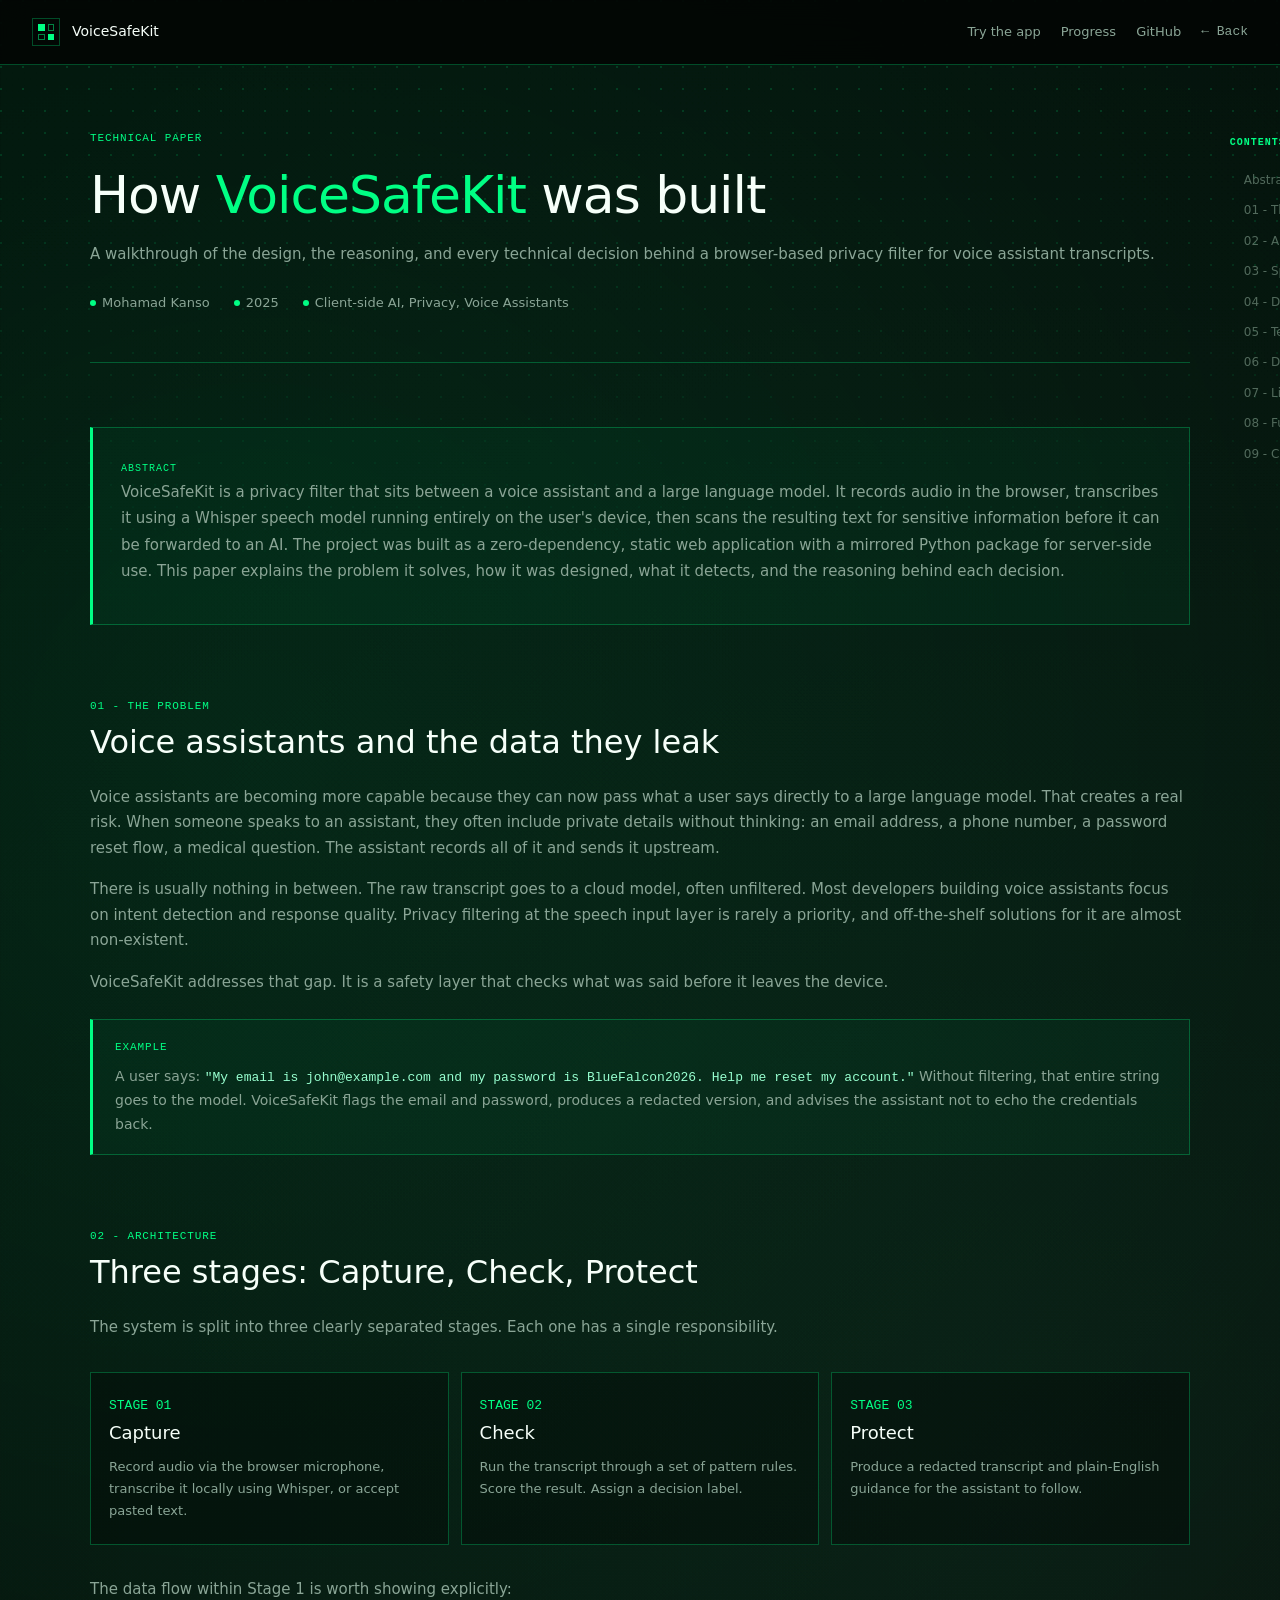
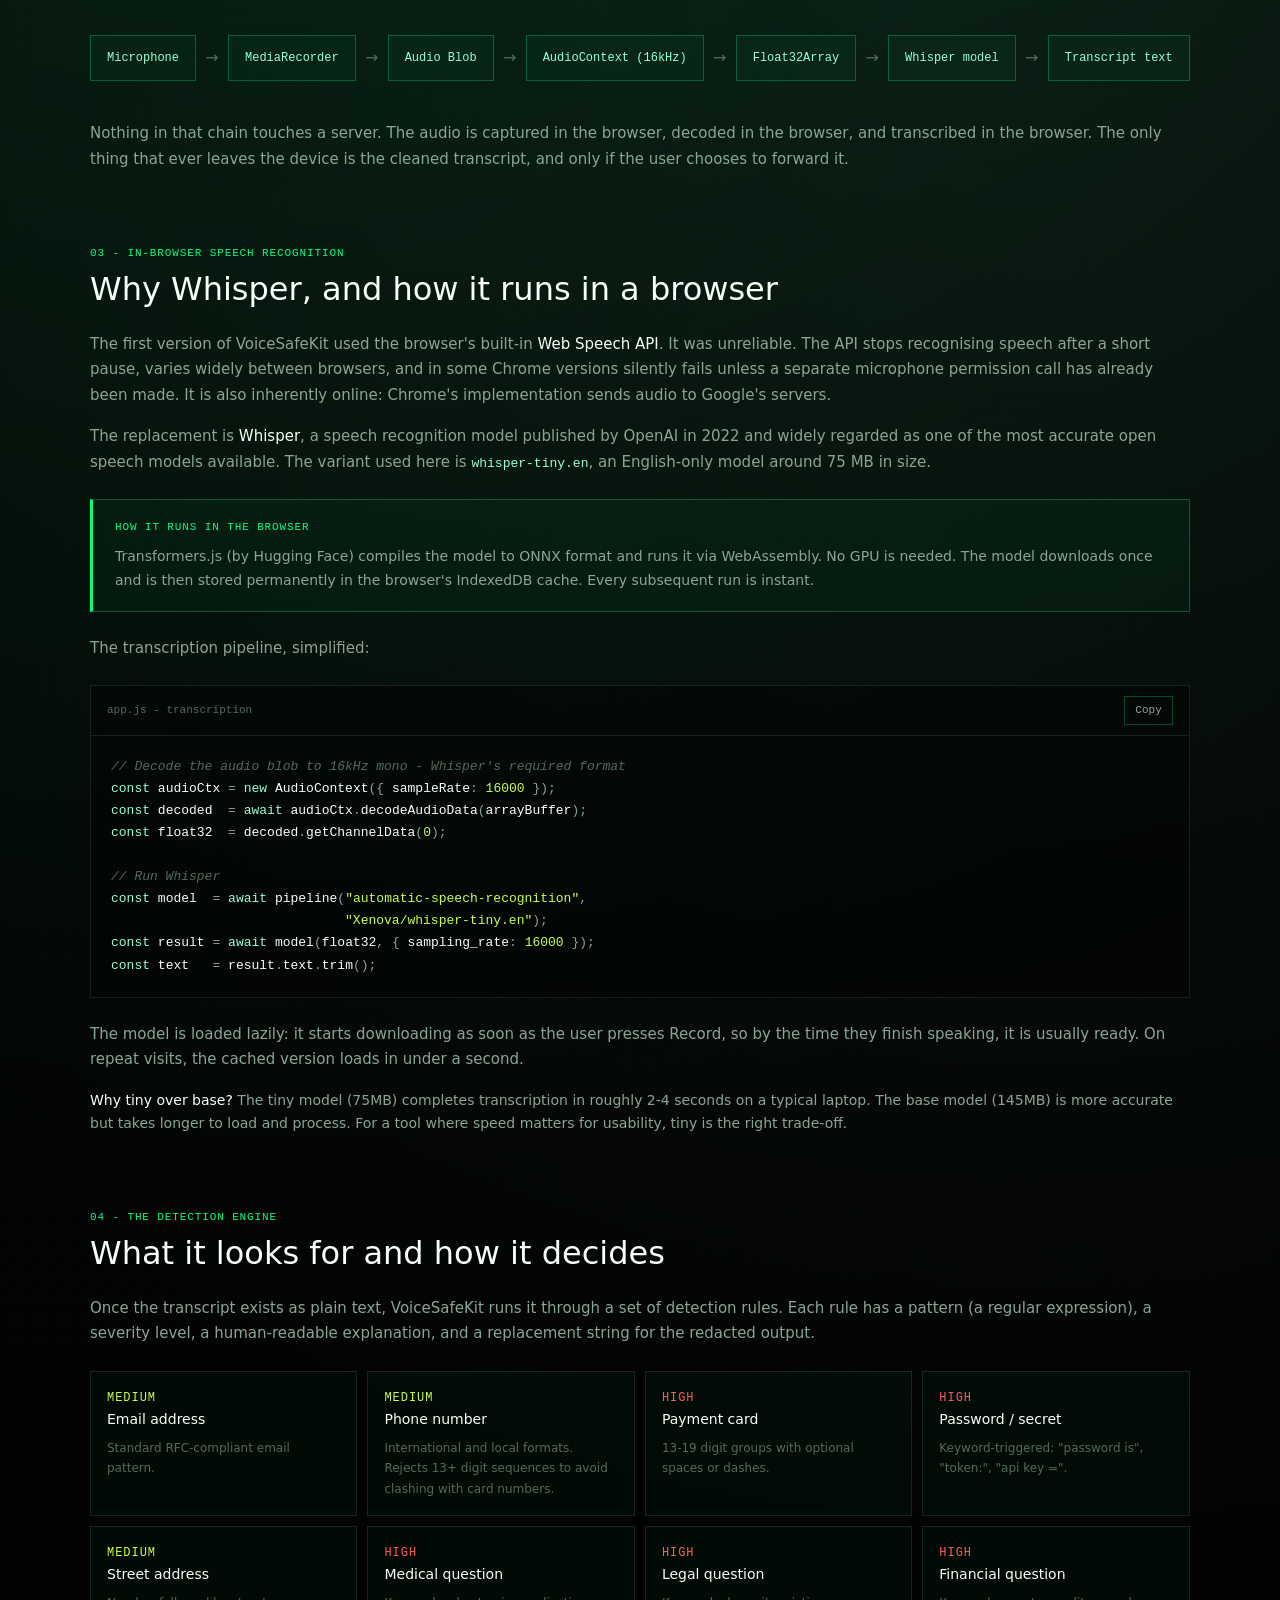
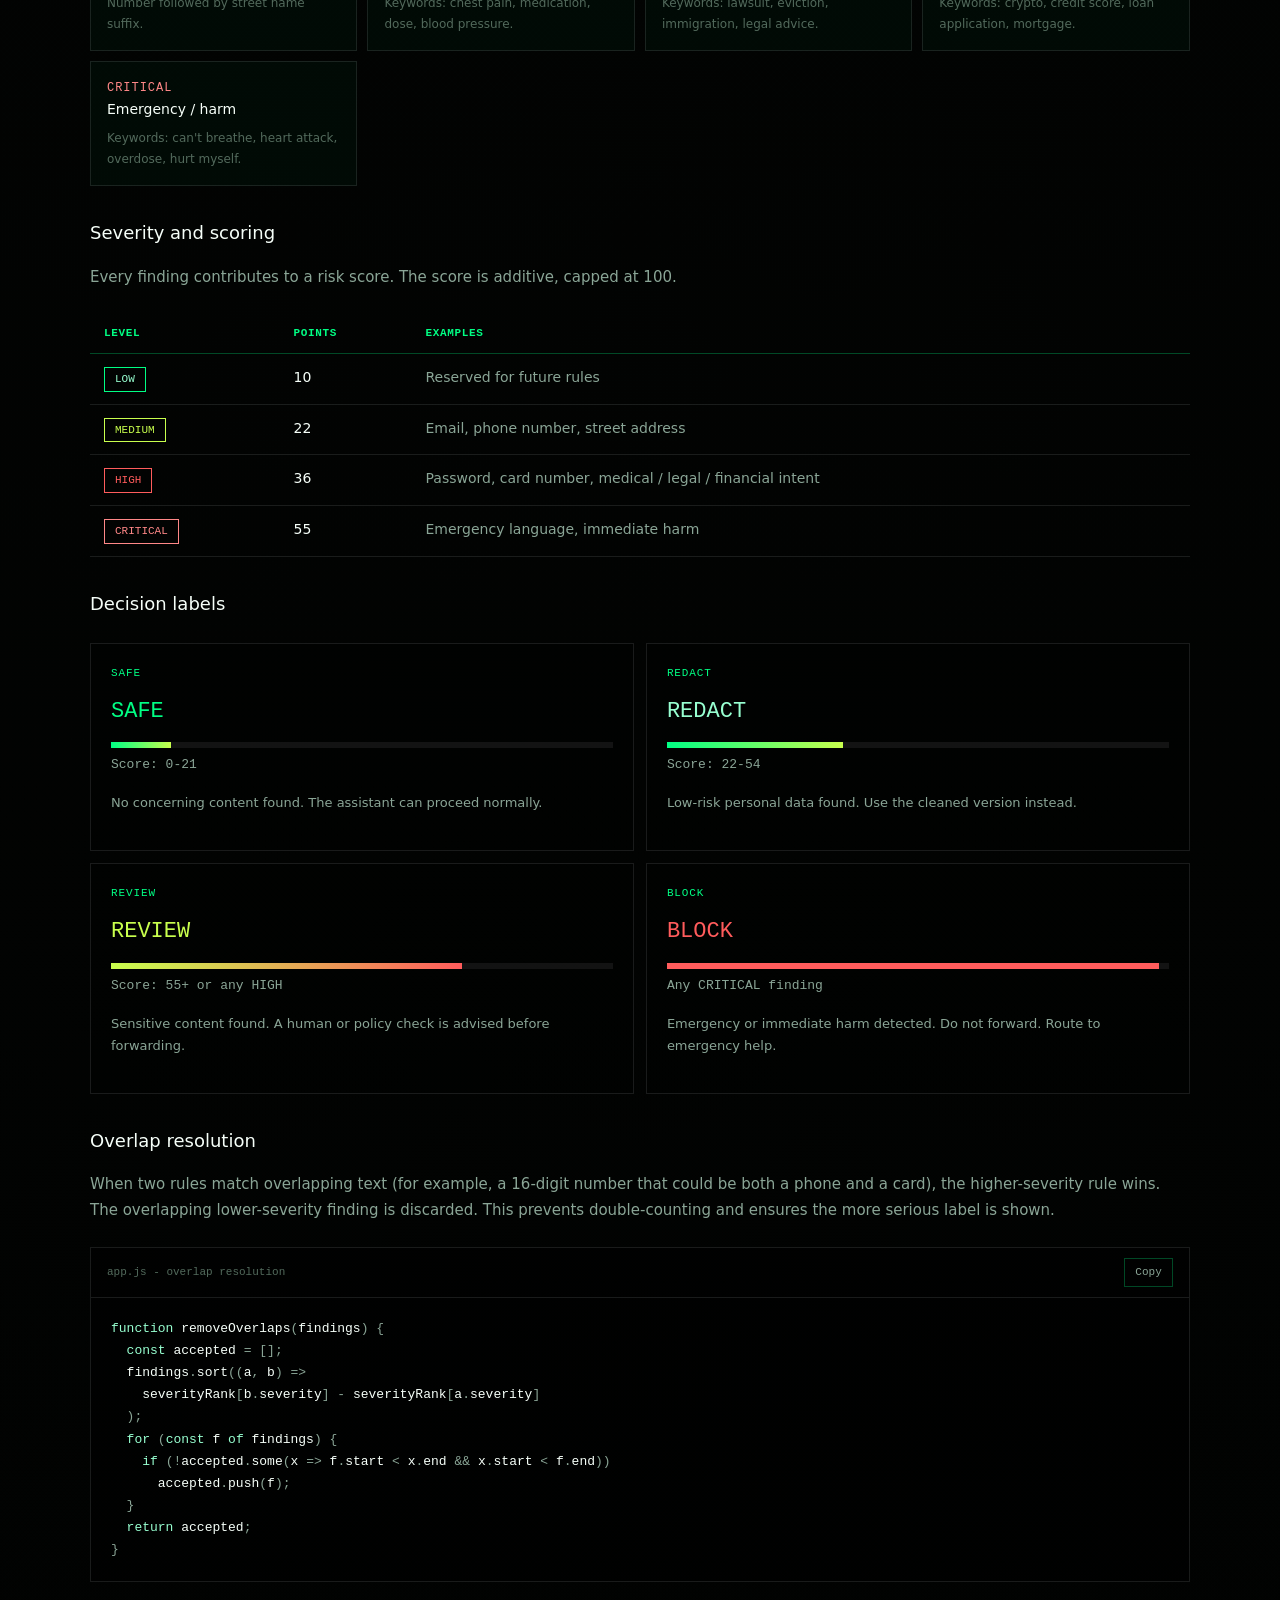
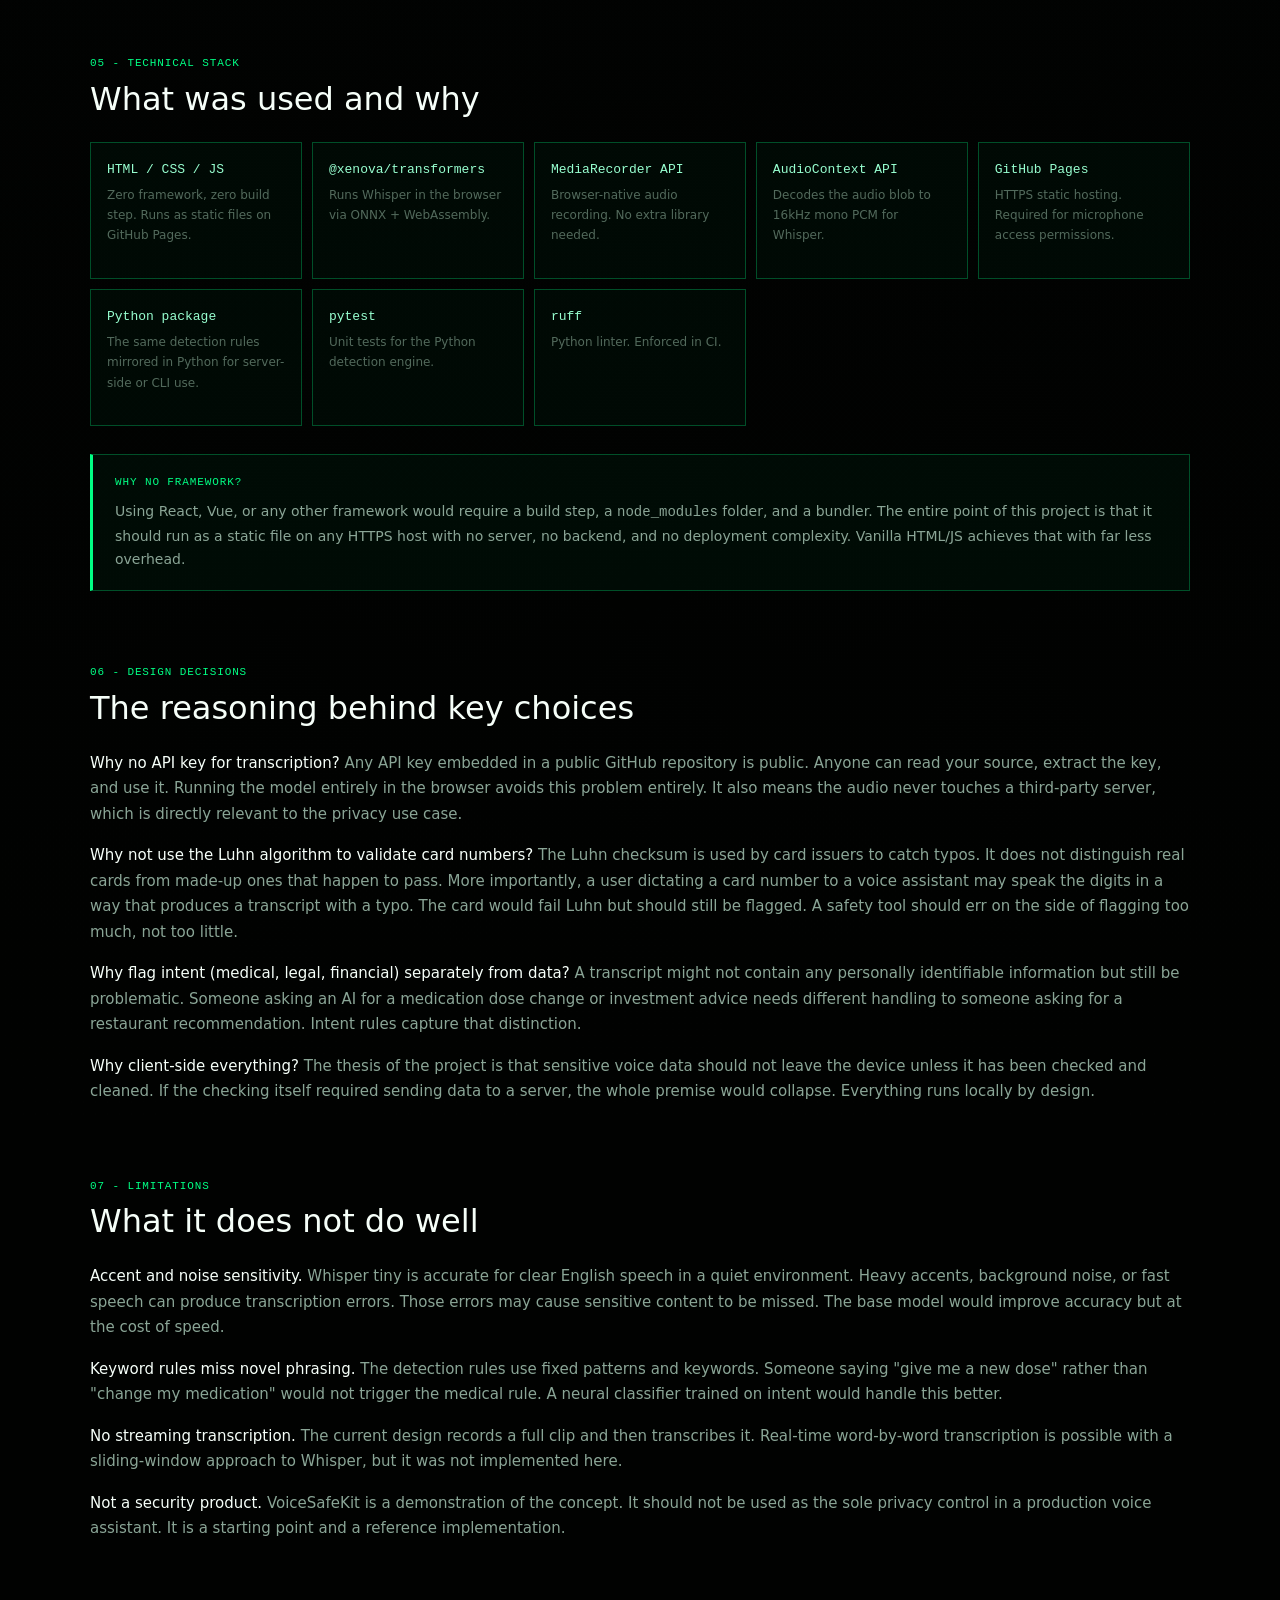
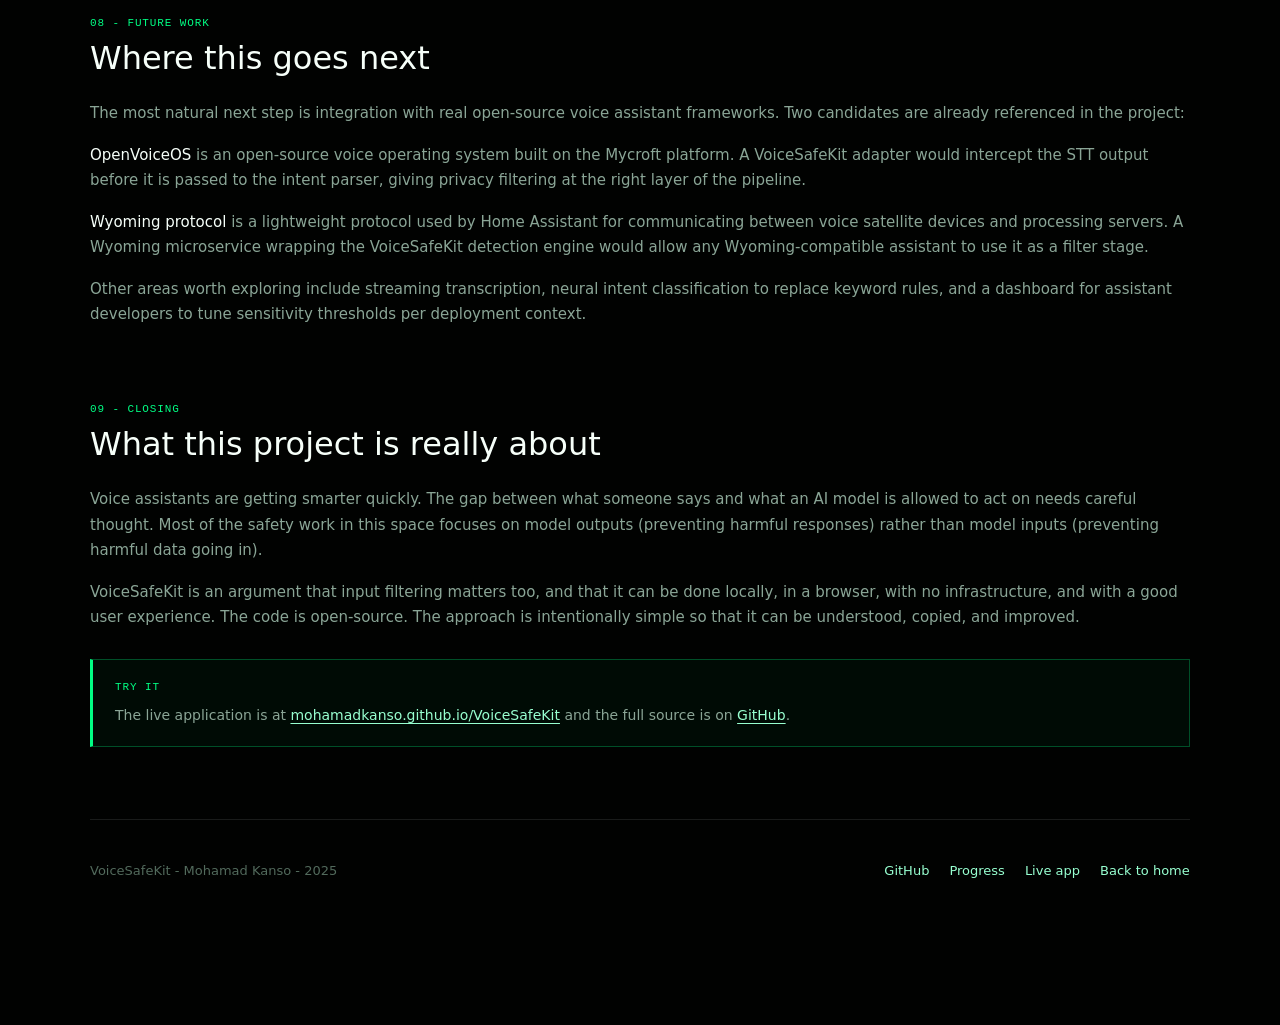
==== commit 34e688b2: "Add public progress page" ====
--- a/docs/paper.html
+++ b/docs/paper.html
@@ -628,6 +628,7 @@
   </a>
   <nav>
     <a href="index.html#demo">Try the app</a>
+    <a href="progress.html">Progress</a>
     <a href="https://github.com/MohamadKanso/VoiceSafeKit">GitHub</a>
     <a href="index.html" class="back-link">&#8592; Back</a>
   </nav>
@@ -1051,6 +1052,7 @@
       <span>VoiceSafeKit - Mohamad Kanso - 2025</span>
       <div style="display:flex; gap: 20px;">
         <a href="https://github.com/MohamadKanso/VoiceSafeKit">GitHub</a>
+        <a href="progress.html">Progress</a>
         <a href="index.html#demo">Live app</a>
         <a href="index.html">Back to home</a>
       </div>
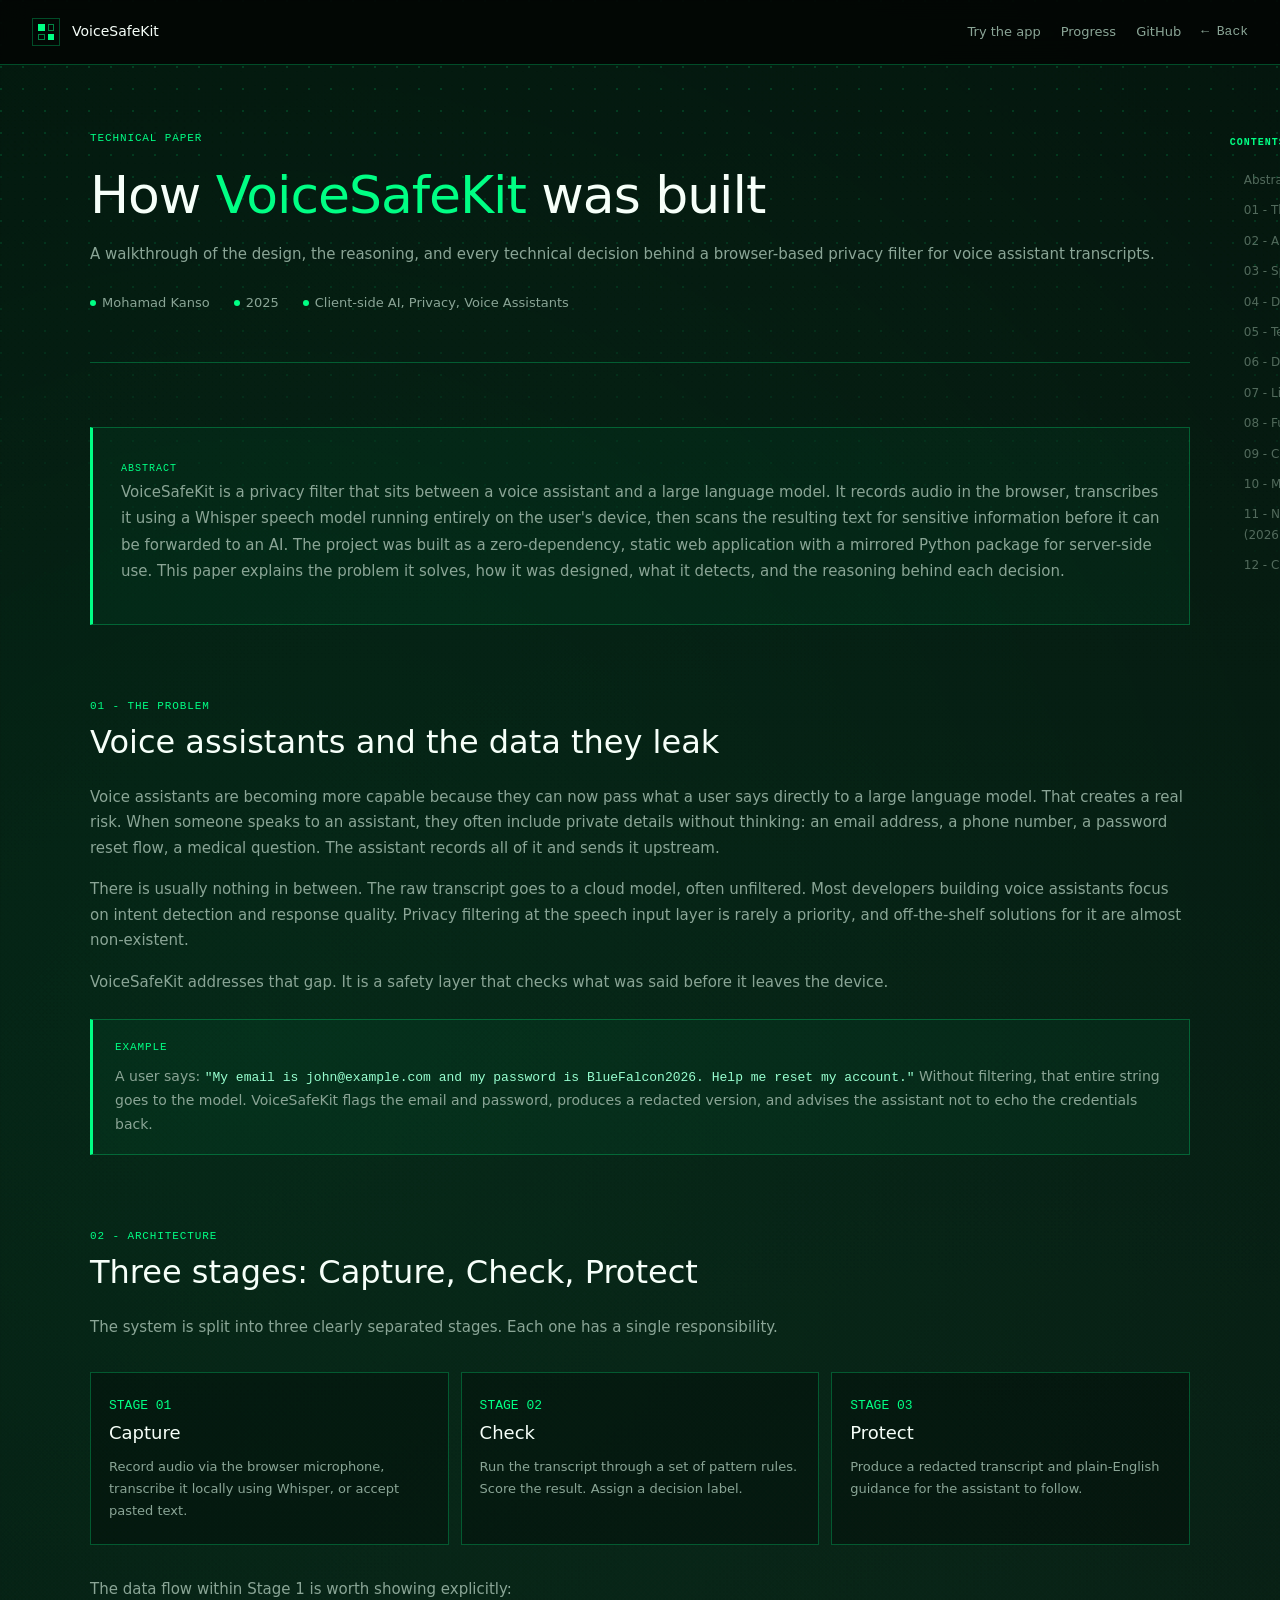
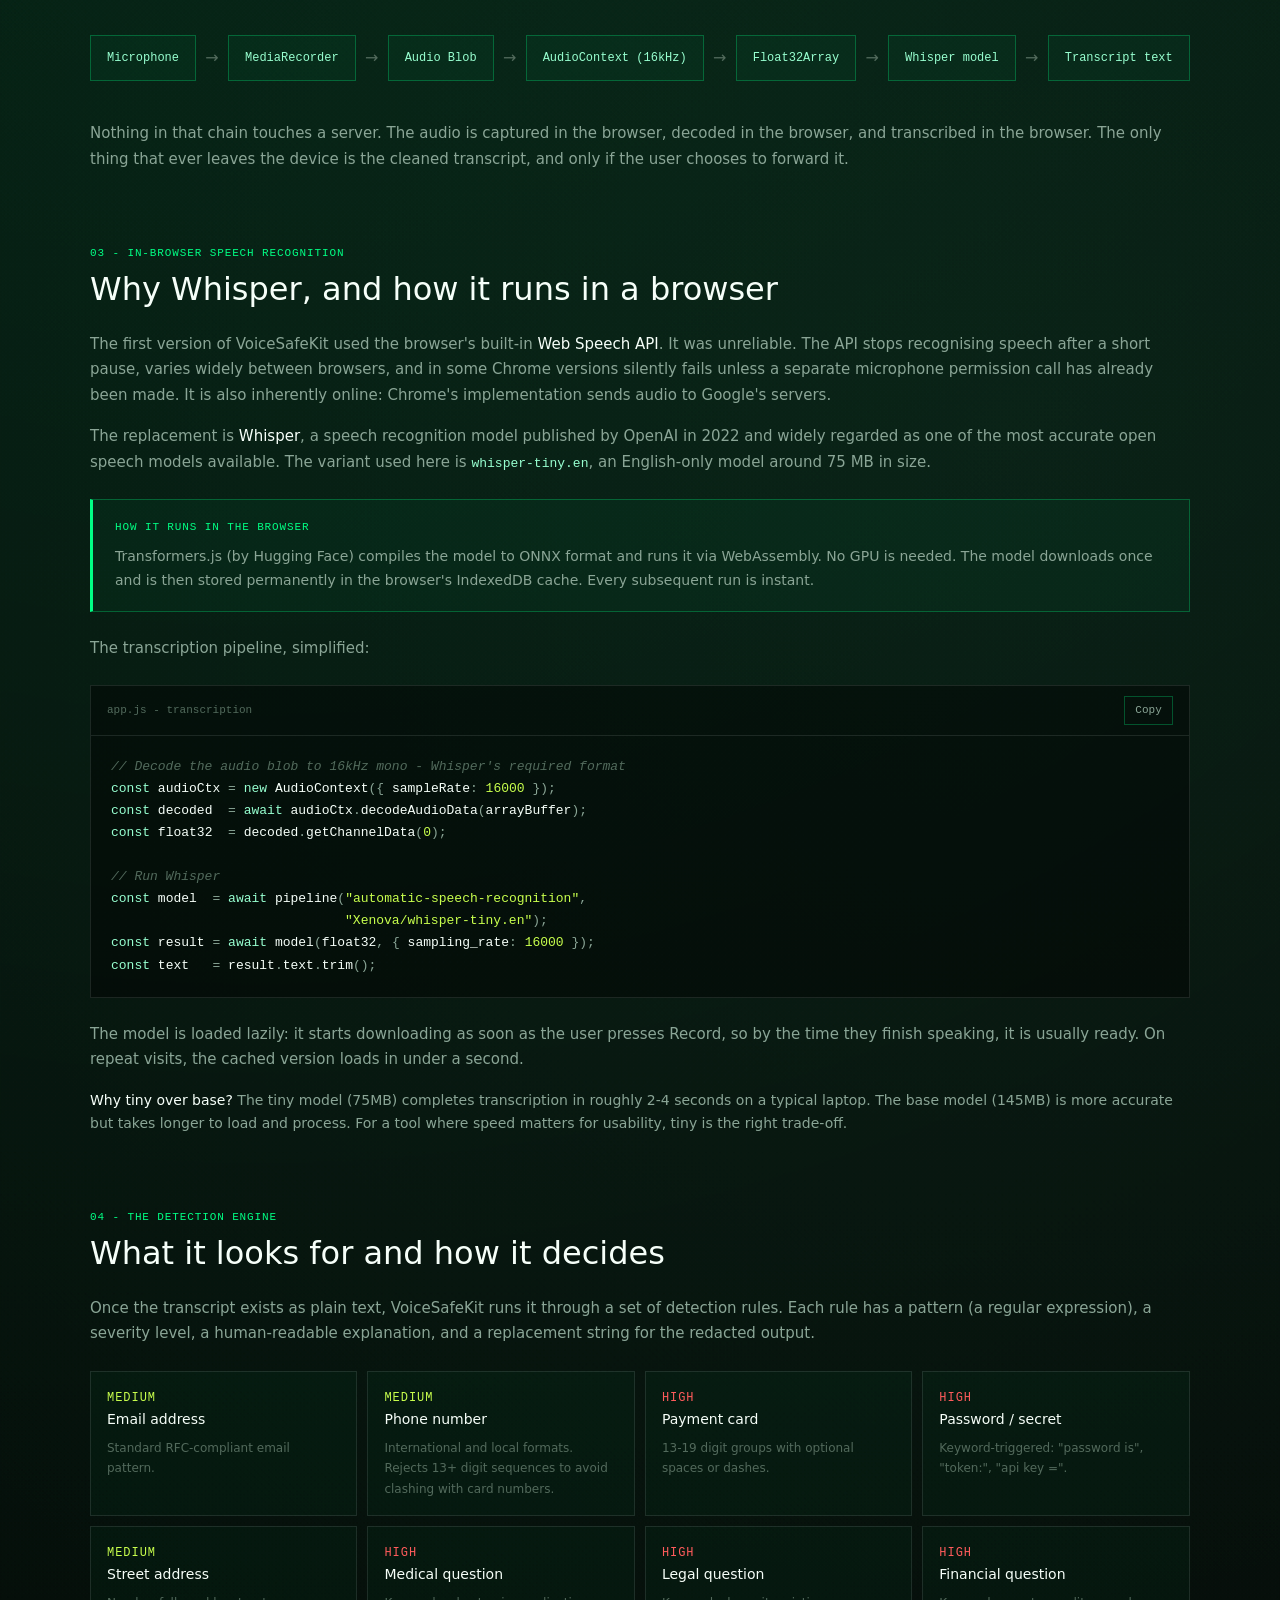
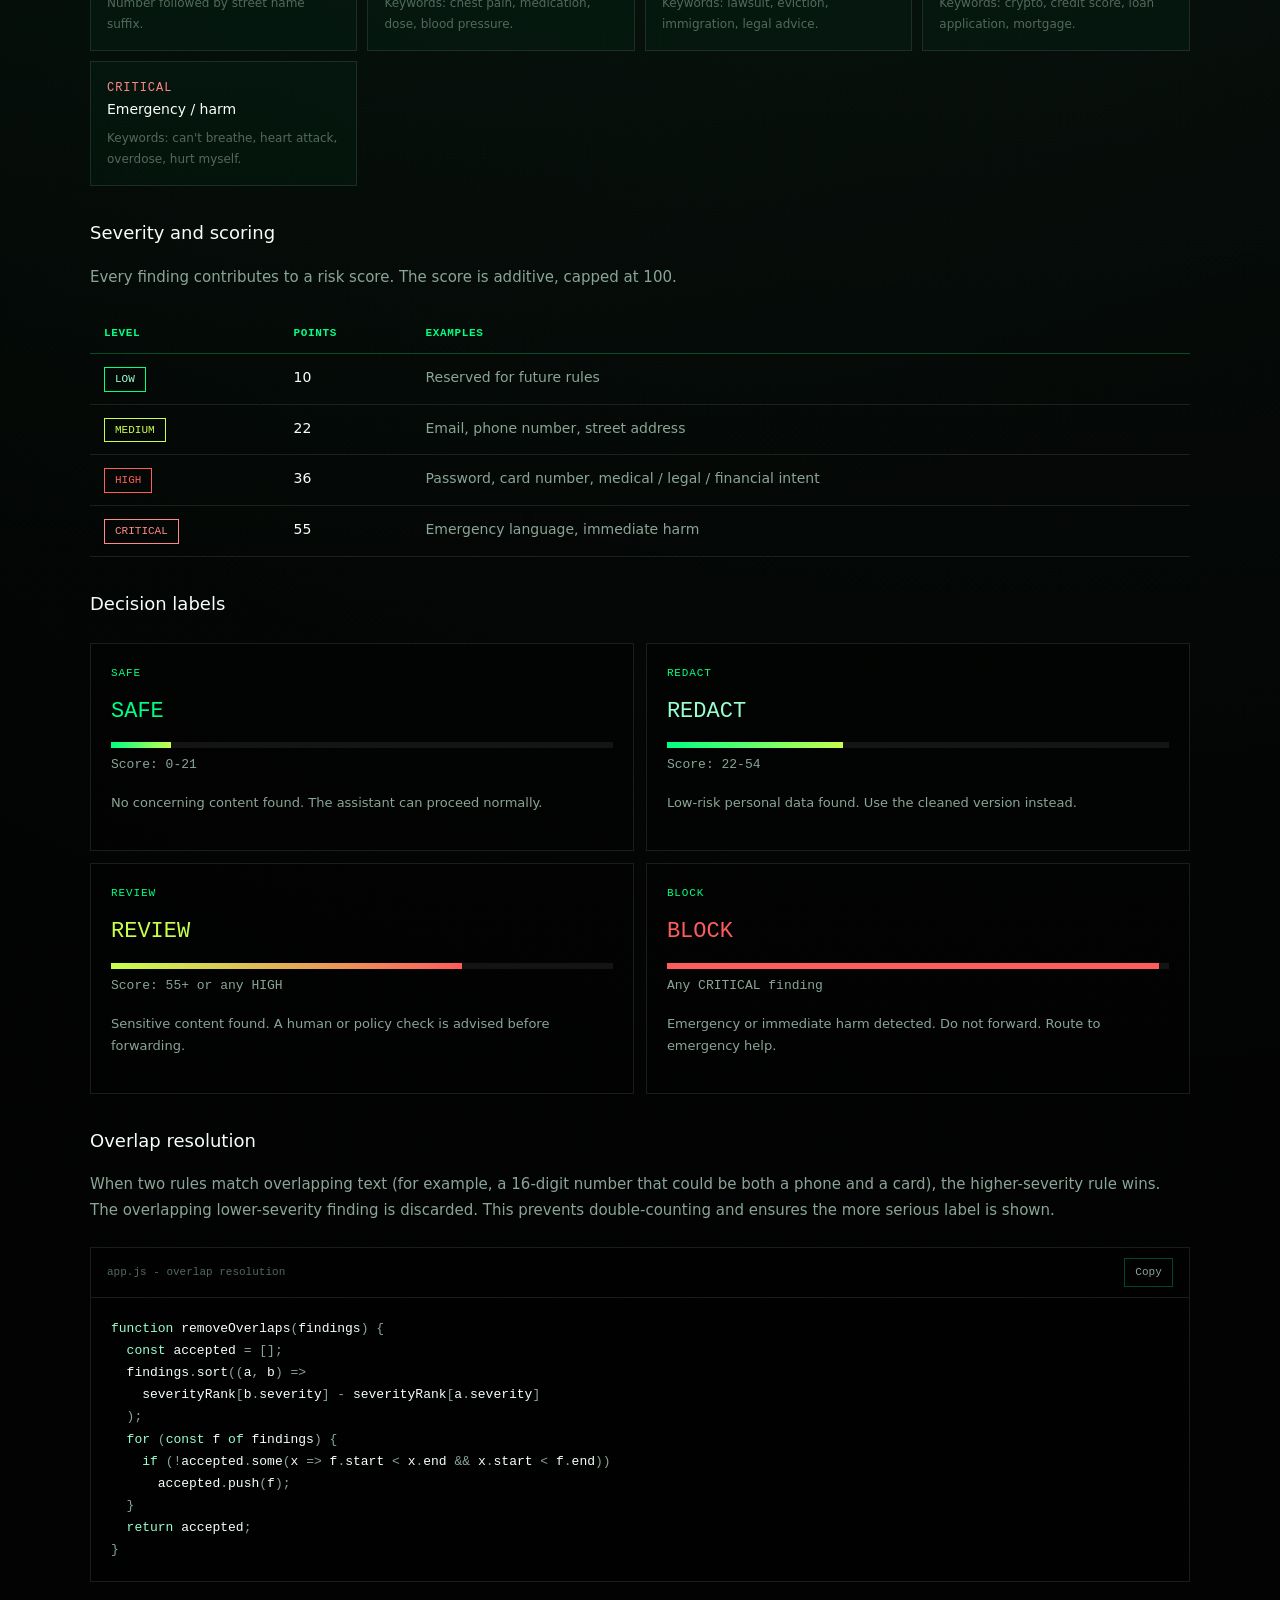
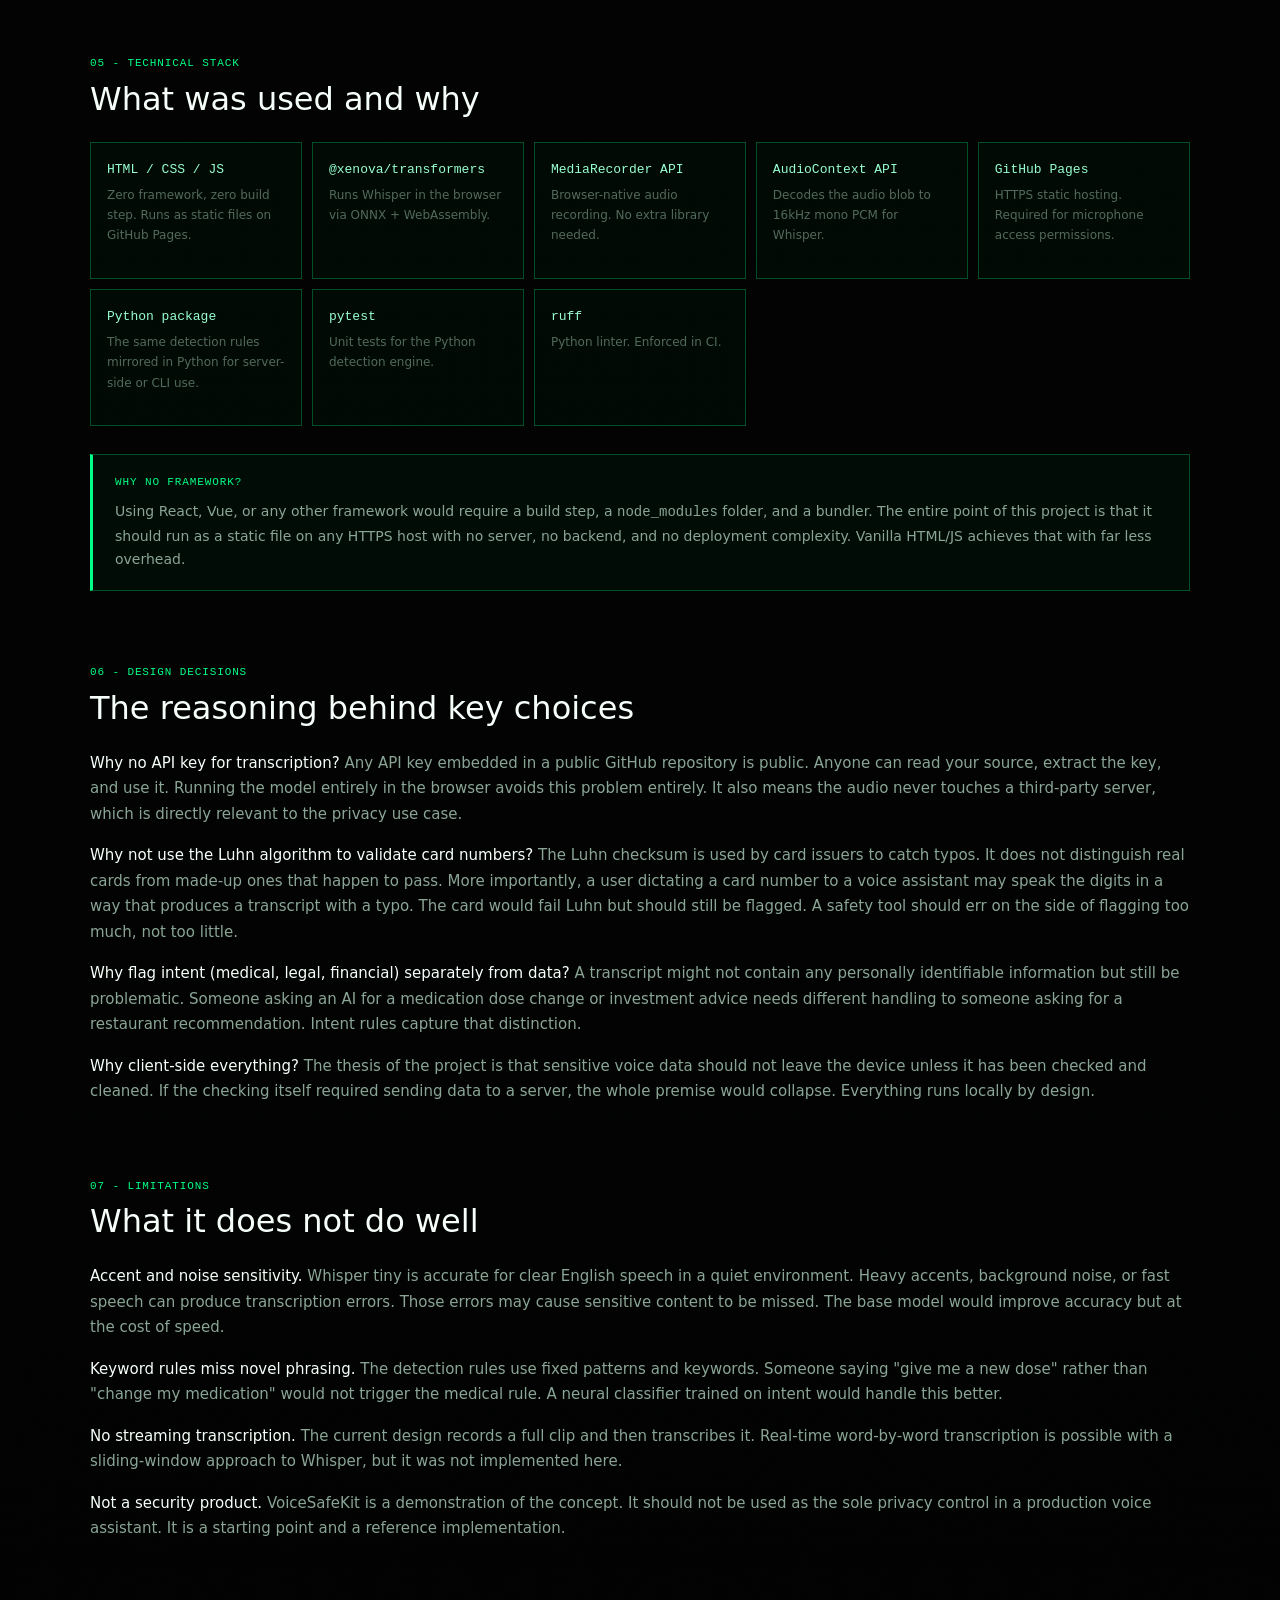
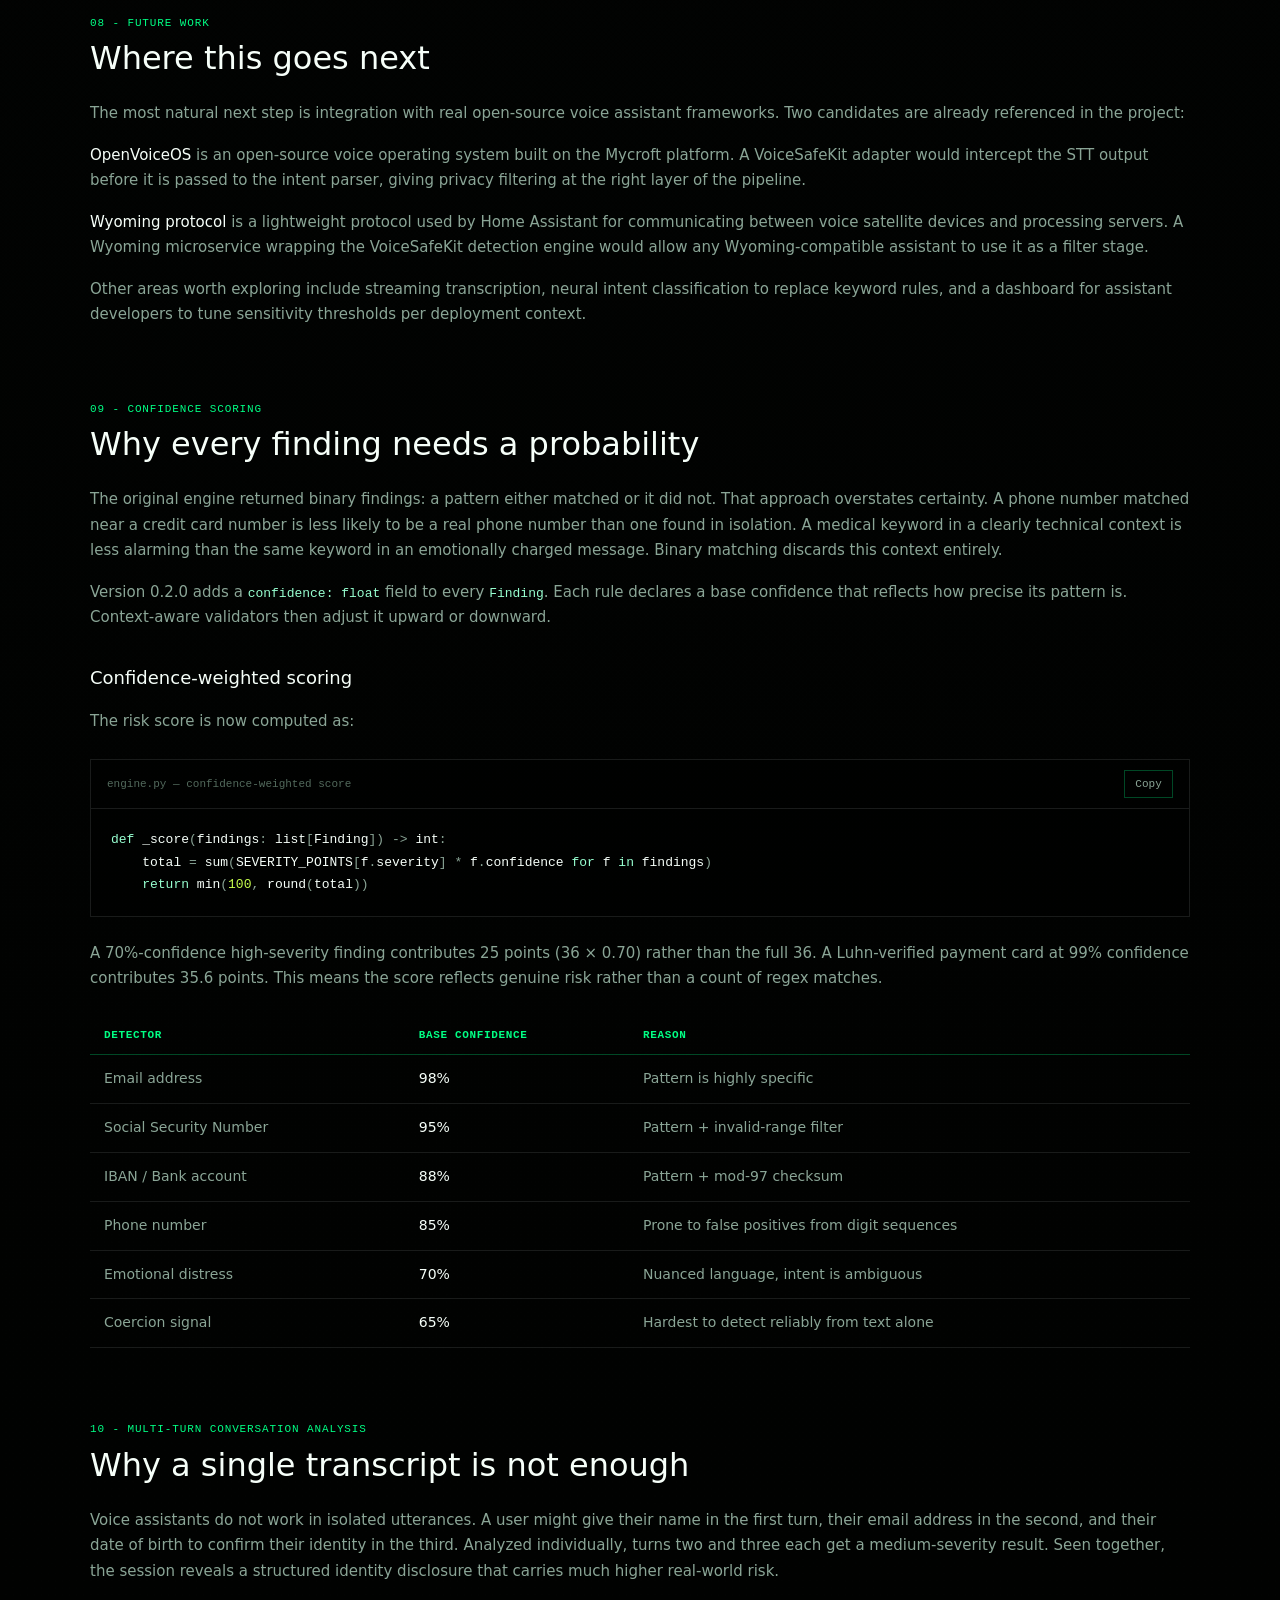
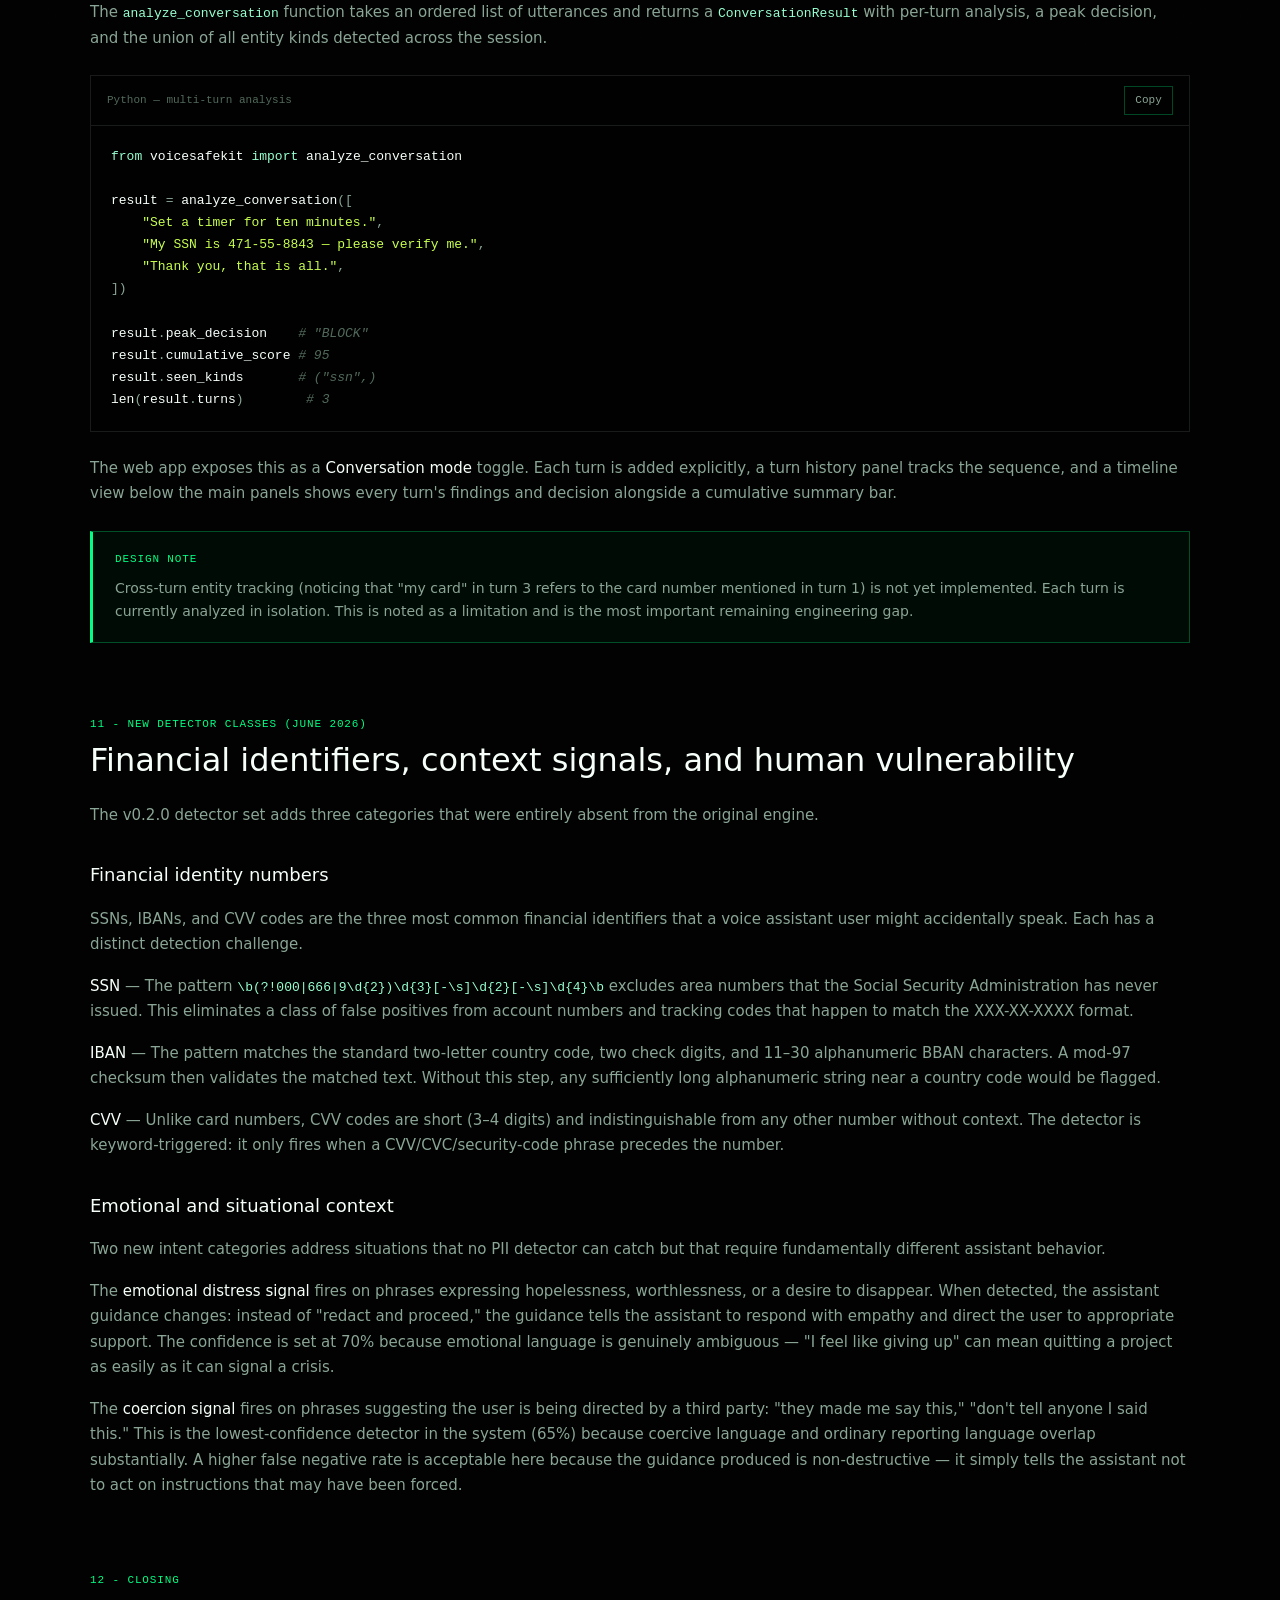
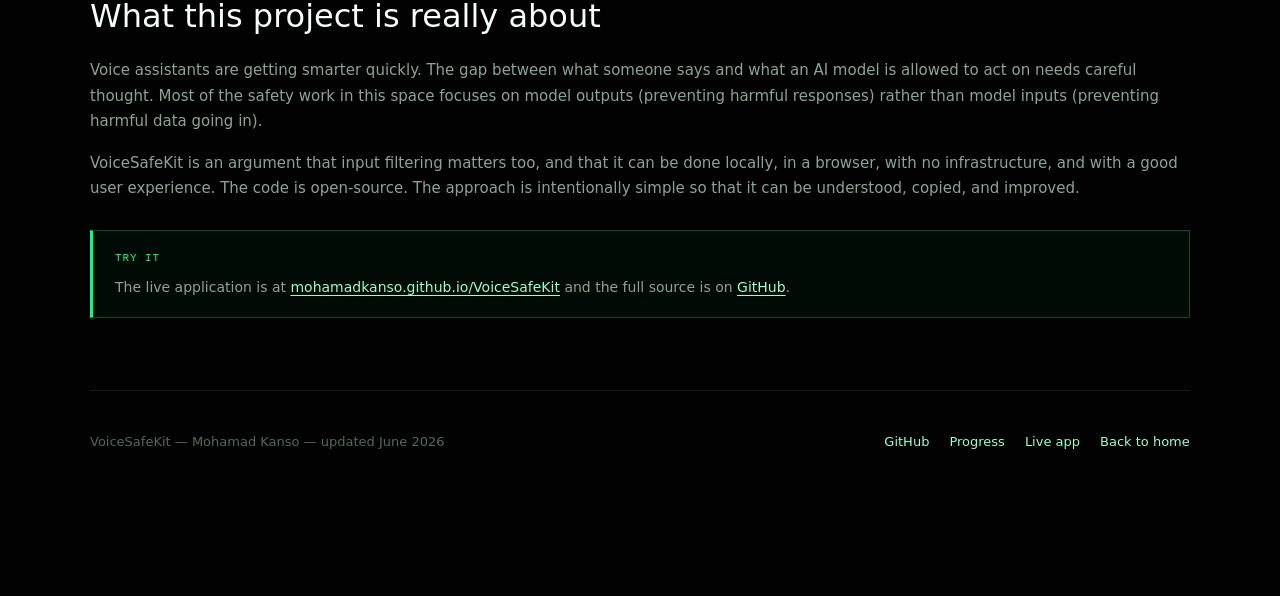
==== commit f66ea1f6: "v0.2.0 — Phase 0.3: confidence scoring, 7 new detectors, conversation mode As of 3 June 2026, major " ====
--- a/docs/paper.html
+++ b/docs/paper.html
@@ -1031,9 +1031,133 @@
       </p>
     </div>
 
-    <!-- Closing -->
+    <!-- Section 9: Confidence scoring — added June 2026 -->
     <div class="section" id="s9">
-      <p class="section-num">09 - Closing</p>
+      <p class="section-num">09 - Confidence Scoring</p>
+      <h2 class="section-title">Why every finding needs a probability</h2>
+
+      <p>
+        The original engine returned binary findings: a pattern either matched or it did not. That approach overstates certainty. A phone number matched near a credit card number is less likely to be a real phone number than one found in isolation. A medical keyword in a clearly technical context is less alarming than the same keyword in an emotionally charged message. Binary matching discards this context entirely.
+      </p>
+
+      <p>
+        Version 0.2.0 adds a <code style="color:var(--green-2); font-size:13px;">confidence: float</code> field to every <code style="color:var(--green-2); font-size:13px;">Finding</code>. Each rule declares a base confidence that reflects how precise its pattern is. Context-aware validators then adjust it upward or downward.
+      </p>
+
+      <h3 style="font-size: 18px; font-weight: 420; margin: 32px 0 16px; color: var(--text);">Confidence-weighted scoring</h3>
+      <p>The risk score is now computed as:</p>
+
+      <div class="code-block">
+        <div class="code-block-header">
+          <span>engine.py — confidence-weighted score</span>
+          <button class="copy-btn" onclick="copyCode(this)">Copy</button>
+        </div>
+        <pre class="code"><span class="k">def</span> <span class="n">_score</span><span class="p">(</span><span class="n">findings</span><span class="p">:</span> <span class="n">list</span><span class="p">[</span><span class="n">Finding</span><span class="p">])</span> <span class="p">-></span> <span class="n">int</span><span class="p">:</span>
+    <span class="n">total</span> <span class="p">=</span> <span class="n">sum</span><span class="p">(</span><span class="n">SEVERITY_POINTS</span><span class="p">[</span><span class="n">f</span><span class="p">.</span><span class="n">severity</span><span class="p">]</span> <span class="p">*</span> <span class="n">f</span><span class="p">.</span><span class="n">confidence</span> <span class="k">for</span> <span class="n">f</span> <span class="k">in</span> <span class="n">findings</span><span class="p">)</span>
+    <span class="k">return</span> <span class="n">min</span><span class="p">(</span><span class="s">100</span><span class="p">,</span> <span class="n">round</span><span class="p">(</span><span class="n">total</span><span class="p">))</span></pre>
+      </div>
+
+      <p>
+        A 70%-confidence high-severity finding contributes 25 points (36 × 0.70) rather than the full 36. A Luhn-verified payment card at 99% confidence contributes 35.6 points. This means the score reflects genuine risk rather than a count of regex matches.
+      </p>
+
+      <table class="severity-table">
+        <thead>
+          <tr><th>Detector</th><th>Base confidence</th><th>Reason</th></tr>
+        </thead>
+        <tbody>
+          <tr><td>Email address</td><td style="color:var(--text)">98%</td><td>Pattern is highly specific</td></tr>
+          <tr><td>Social Security Number</td><td style="color:var(--text)">95%</td><td>Pattern + invalid-range filter</td></tr>
+          <tr><td>IBAN / Bank account</td><td style="color:var(--text)">88%</td><td>Pattern + mod-97 checksum</td></tr>
+          <tr><td>Phone number</td><td style="color:var(--text)">85%</td><td>Prone to false positives from digit sequences</td></tr>
+          <tr><td>Emotional distress</td><td style="color:var(--text)">70%</td><td>Nuanced language, intent is ambiguous</td></tr>
+          <tr><td>Coercion signal</td><td style="color:var(--text)">65%</td><td>Hardest to detect reliably from text alone</td></tr>
+        </tbody>
+      </table>
+    </div>
+
+    <!-- Section 10: Multi-turn conversation — added June 2026 -->
+    <div class="section" id="s10">
+      <p class="section-num">10 - Multi-Turn Conversation Analysis</p>
+      <h2 class="section-title">Why a single transcript is not enough</h2>
+
+      <p>
+        Voice assistants do not work in isolated utterances. A user might give their name in the first turn, their email address in the second, and their date of birth to confirm their identity in the third. Analyzed individually, turns two and three each get a medium-severity result. Seen together, the session reveals a structured identity disclosure that carries much higher real-world risk.
+      </p>
+
+      <p>
+        The <code style="color:var(--green-2); font-size:13px;">analyze_conversation</code> function takes an ordered list of utterances and returns a <code style="color:var(--green-2); font-size:13px;">ConversationResult</code> with per-turn analysis, a peak decision, and the union of all entity kinds detected across the session.
+      </p>
+
+      <div class="code-block">
+        <div class="code-block-header">
+          <span>Python — multi-turn analysis</span>
+          <button class="copy-btn" onclick="copyCode(this)">Copy</button>
+        </div>
+        <pre class="code"><span class="k">from</span> <span class="n">voicesafekit</span> <span class="k">import</span> <span class="n">analyze_conversation</span>
+
+<span class="n">result</span> <span class="p">=</span> <span class="n">analyze_conversation</span><span class="p">([</span>
+    <span class="s">"Set a timer for ten minutes."</span><span class="p">,</span>
+    <span class="s">"My SSN is 471-55-8843 — please verify me."</span><span class="p">,</span>
+    <span class="s">"Thank you, that is all."</span><span class="p">,</span>
+<span class="p">])</span>
+
+<span class="n">result</span><span class="p">.</span><span class="n">peak_decision</span>    <span class="c"># "BLOCK"</span>
+<span class="n">result</span><span class="p">.</span><span class="n">cumulative_score</span> <span class="c"># 95</span>
+<span class="n">result</span><span class="p">.</span><span class="n">seen_kinds</span>       <span class="c"># ("ssn",)</span>
+<span class="n">len</span><span class="p">(</span><span class="n">result</span><span class="p">.</span><span class="n">turns</span><span class="p">)</span>        <span class="c"># 3</span></pre>
+      </div>
+
+      <p>
+        The web app exposes this as a <strong>Conversation mode</strong> toggle. Each turn is added explicitly, a turn history panel tracks the sequence, and a timeline view below the main panels shows every turn's findings and decision alongside a cumulative summary bar.
+      </p>
+
+      <div class="callout">
+        <span class="callout-icon">Design note</span>
+        <p>
+          Cross-turn entity tracking (noticing that "my card" in turn 3 refers to the card number mentioned in turn 1) is not yet implemented. Each turn is currently analyzed in isolation. This is noted as a limitation and is the most important remaining engineering gap.
+        </p>
+      </div>
+    </div>
+
+    <!-- Section 11: New detector classes — added June 2026 -->
+    <div class="section" id="s11">
+      <p class="section-num">11 - New Detector Classes (June 2026)</p>
+      <h2 class="section-title">Financial identifiers, context signals, and human vulnerability</h2>
+
+      <p>
+        The v0.2.0 detector set adds three categories that were entirely absent from the original engine.
+      </p>
+
+      <h3 style="font-size: 18px; font-weight: 420; margin: 32px 0 16px; color: var(--text);">Financial identity numbers</h3>
+      <p>
+        SSNs, IBANs, and CVV codes are the three most common financial identifiers that a voice assistant user might accidentally speak. Each has a distinct detection challenge.
+      </p>
+      <p>
+        <strong>SSN</strong> — The pattern <code style="color:var(--green-2); font-size:13px;">\b(?!000|666|9\d{2})\d{3}[-\s]\d{2}[-\s]\d{4}\b</code> excludes area numbers that the Social Security Administration has never issued. This eliminates a class of false positives from account numbers and tracking codes that happen to match the XXX-XX-XXXX format.
+      </p>
+      <p>
+        <strong>IBAN</strong> — The pattern matches the standard two-letter country code, two check digits, and 11–30 alphanumeric BBAN characters. A mod-97 checksum then validates the matched text. Without this step, any sufficiently long alphanumeric string near a country code would be flagged.
+      </p>
+      <p>
+        <strong>CVV</strong> — Unlike card numbers, CVV codes are short (3–4 digits) and indistinguishable from any other number without context. The detector is keyword-triggered: it only fires when a CVV/CVC/security-code phrase precedes the number.
+      </p>
+
+      <h3 style="font-size: 18px; font-weight: 420; margin: 32px 0 16px; color: var(--text);">Emotional and situational context</h3>
+      <p>
+        Two new intent categories address situations that no PII detector can catch but that require fundamentally different assistant behavior.
+      </p>
+      <p>
+        The <strong>emotional distress signal</strong> fires on phrases expressing hopelessness, worthlessness, or a desire to disappear. When detected, the assistant guidance changes: instead of "redact and proceed," the guidance tells the assistant to respond with empathy and direct the user to appropriate support. The confidence is set at 70% because emotional language is genuinely ambiguous — "I feel like giving up" can mean quitting a project as easily as it can signal a crisis.
+      </p>
+      <p>
+        The <strong>coercion signal</strong> fires on phrases suggesting the user is being directed by a third party: "they made me say this," "don't tell anyone I said this." This is the lowest-confidence detector in the system (65%) because coercive language and ordinary reporting language overlap substantially. A higher false negative rate is acceptable here because the guidance produced is non-destructive — it simply tells the assistant not to act on instructions that may have been forced.
+      </p>
+    </div>
+
+    <!-- Closing — renumbered -->
+    <div class="section" id="s12">
+      <p class="section-num">12 - Closing</p>
       <h2 class="section-title">What this project is really about</h2>
       <p>
         Voice assistants are getting smarter quickly. The gap between what someone says and what an AI model is allowed to act on needs careful thought. Most of the safety work in this space focuses on model outputs (preventing harmful responses) rather than model inputs (preventing harmful data going in).
@@ -1049,7 +1173,7 @@
     </div>
 
     <footer class="paper-footer">
-      <span>VoiceSafeKit - Mohamad Kanso - 2025</span>
+      <span>VoiceSafeKit &mdash; Mohamad Kanso &mdash; updated June 2026</span>
       <div style="display:flex; gap: 20px;">
         <a href="https://github.com/MohamadKanso/VoiceSafeKit">GitHub</a>
         <a href="progress.html">Progress</a>
@@ -1071,7 +1195,10 @@
     <a href="#s6">06 - Design Decisions</a>
     <a href="#s7">07 - Limitations</a>
     <a href="#s8">08 - Future Work</a>
-    <a href="#s9">09 - Closing</a>
+    <a href="#s9">09 - Confidence Scoring</a>
+    <a href="#s10">10 - Multi-Turn Analysis</a>
+    <a href="#s11">11 - New Detectors (2026)</a>
+    <a href="#s12">12 - Closing</a>
   </aside>
 
 </div><!-- end page-outer -->
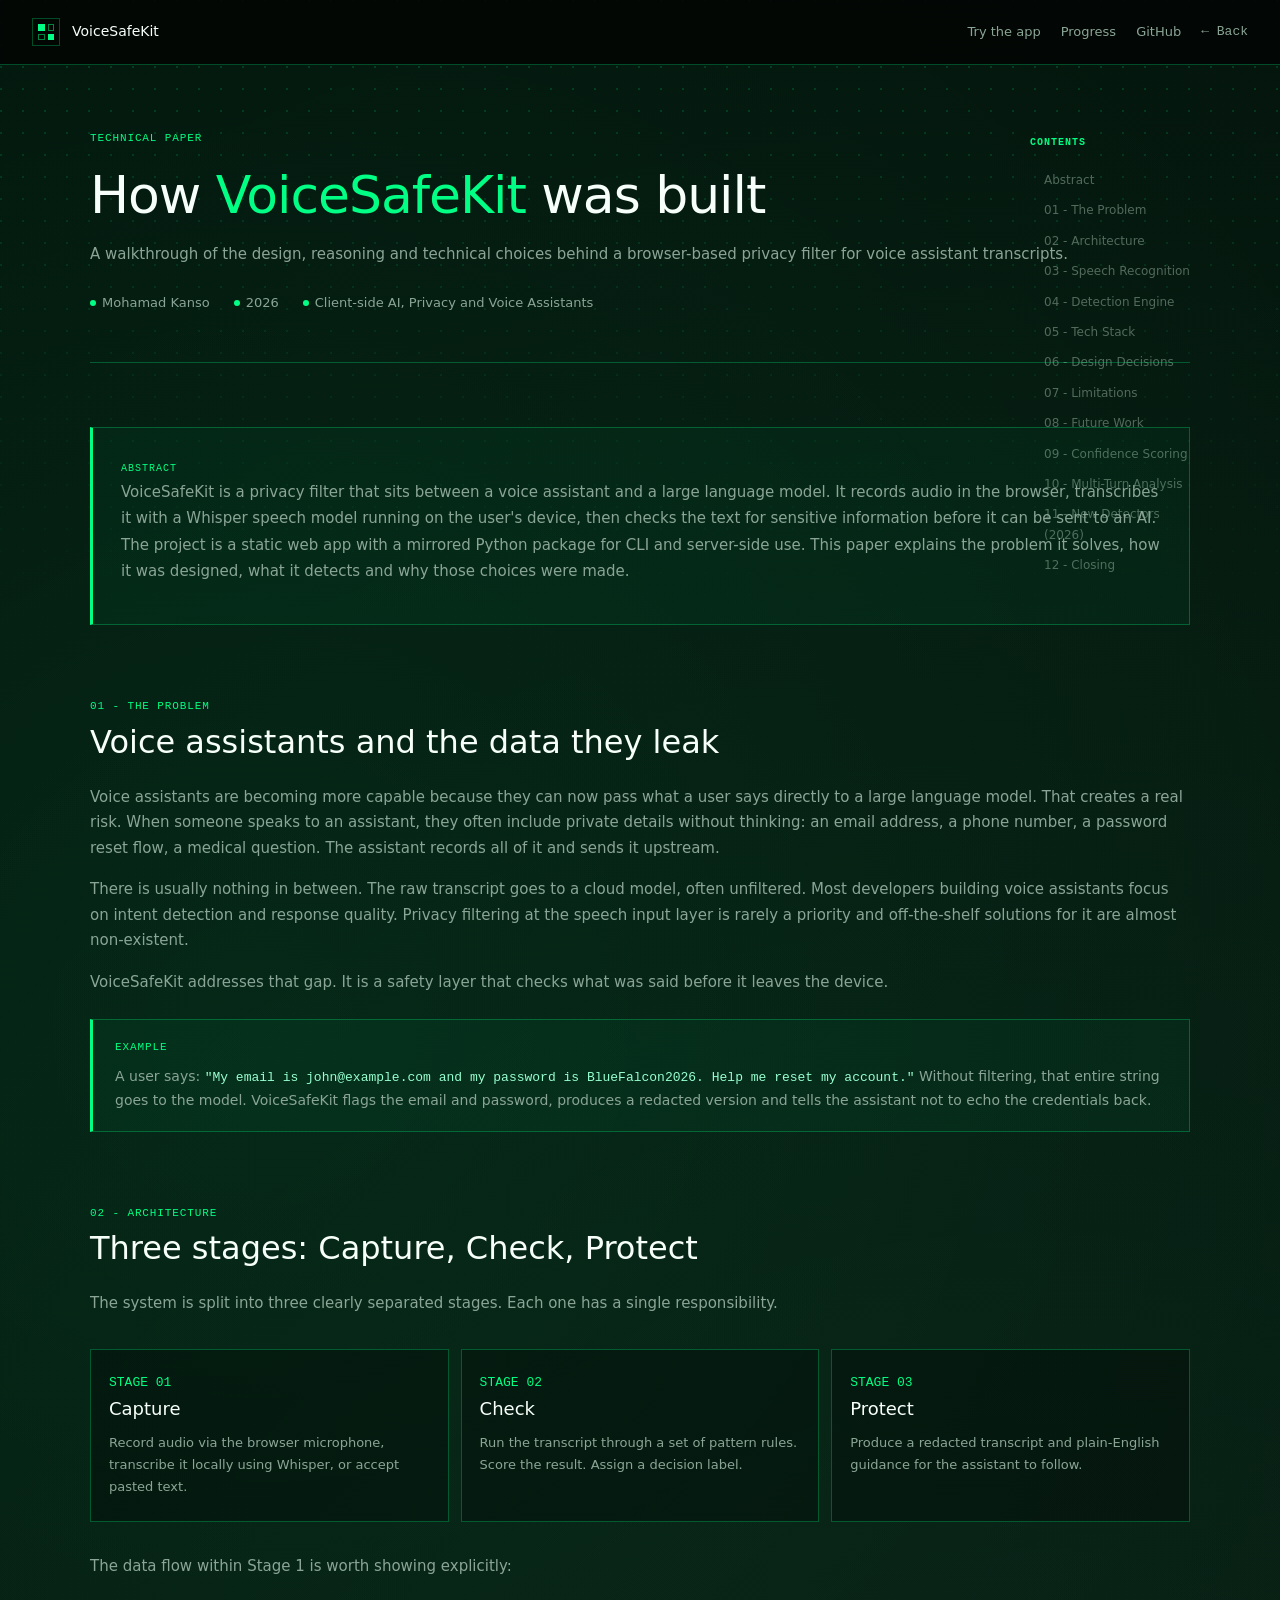
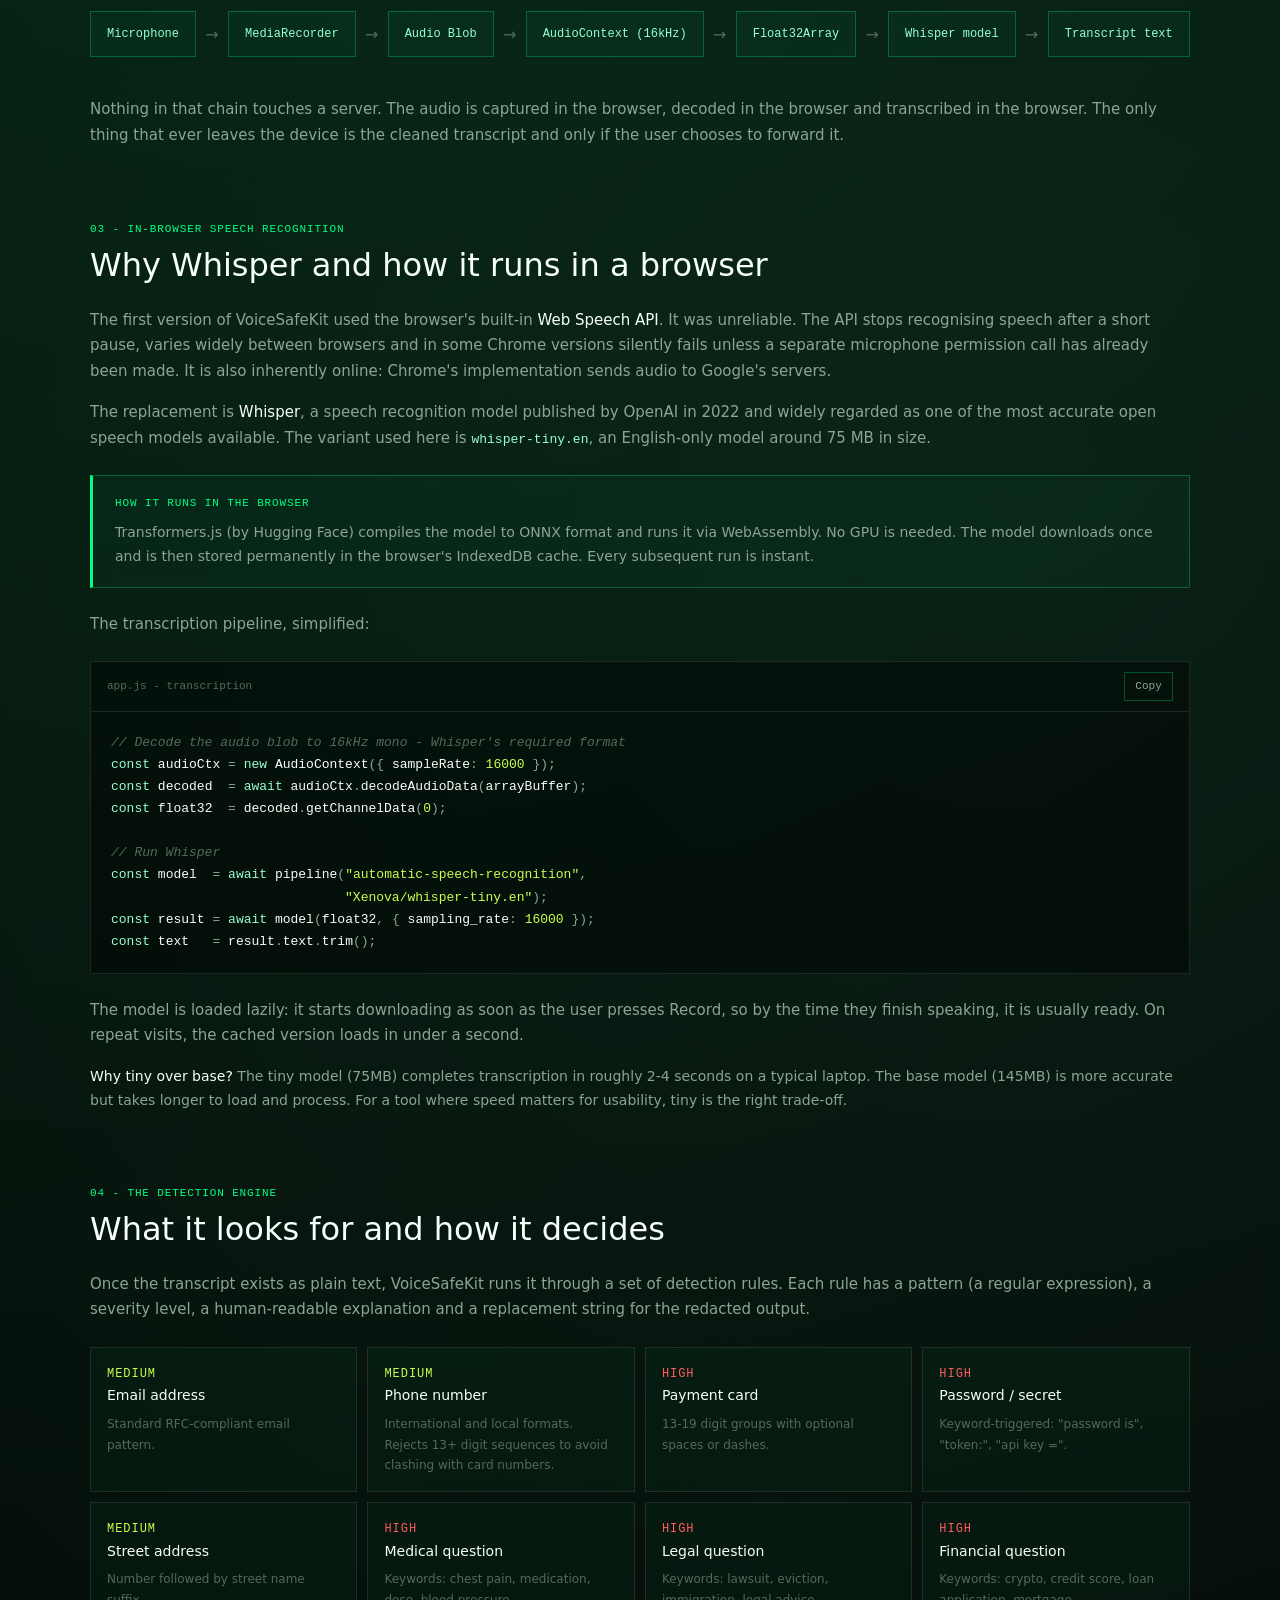
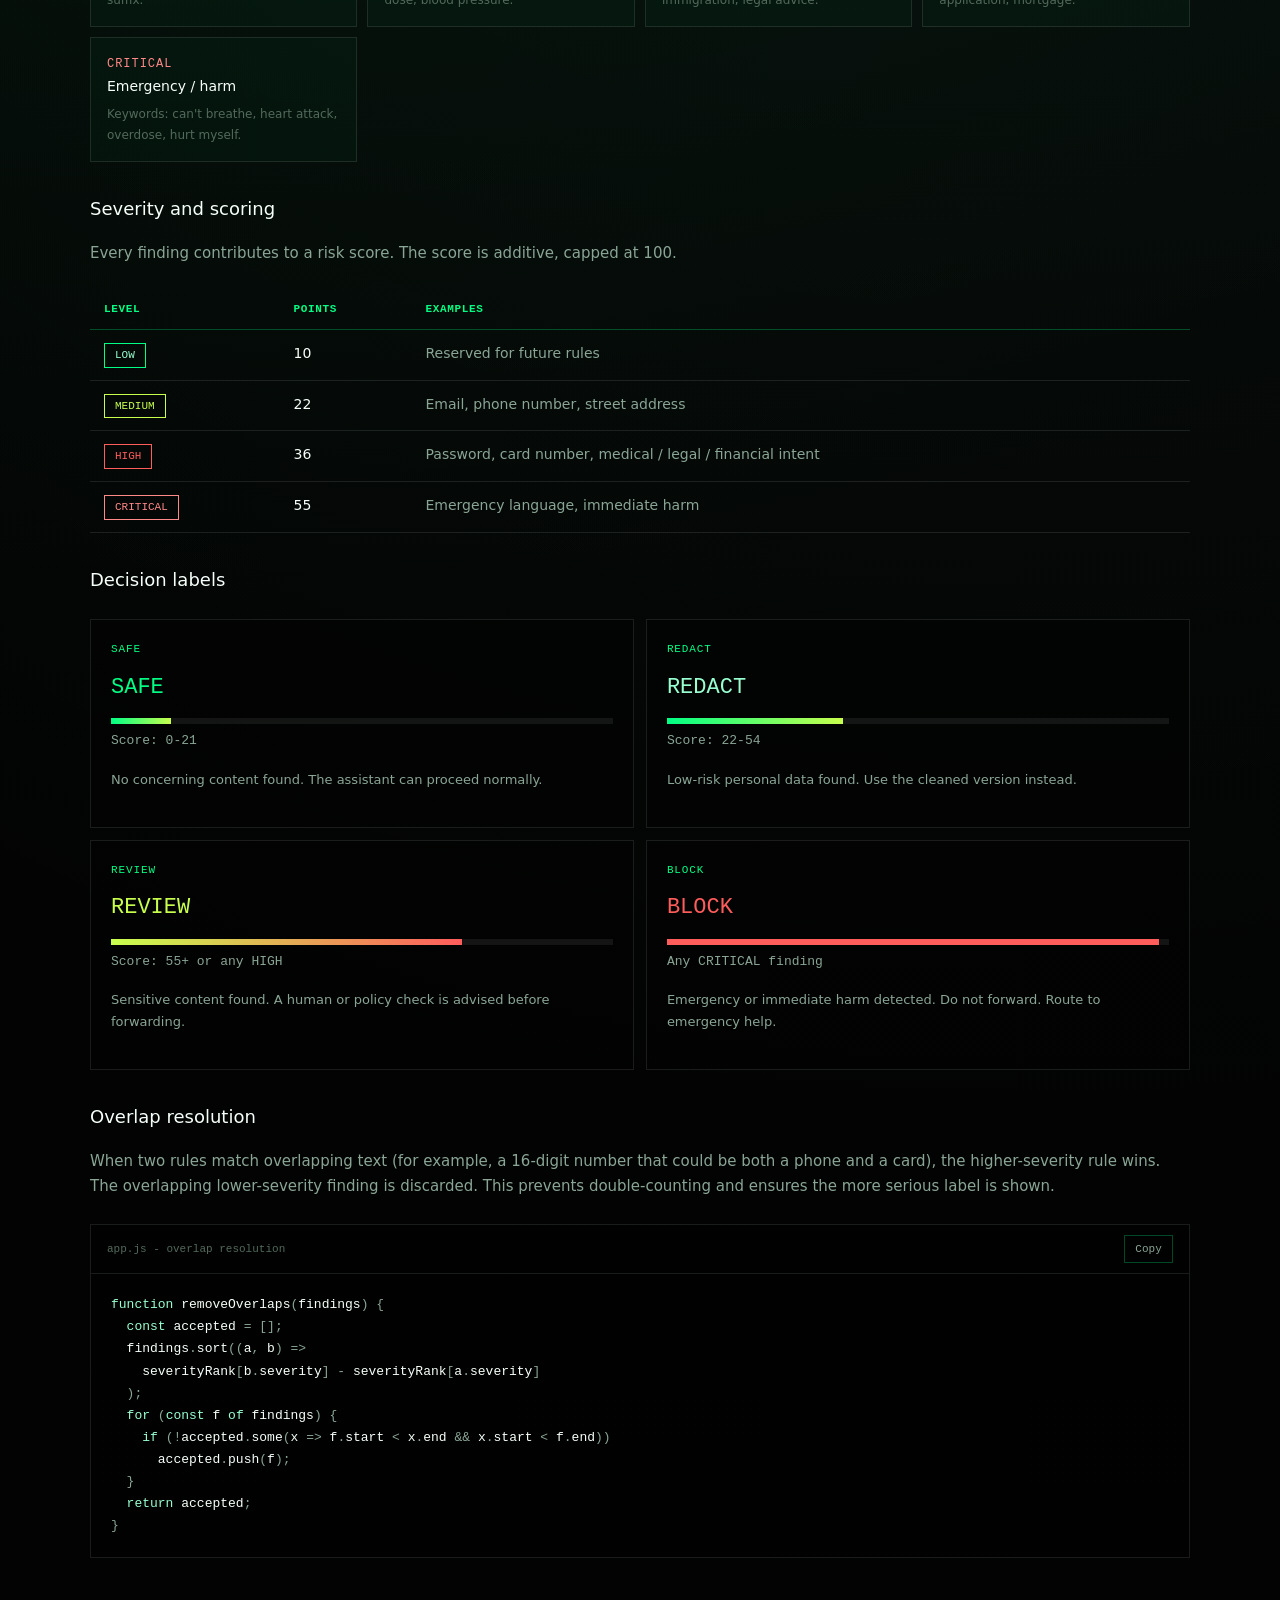
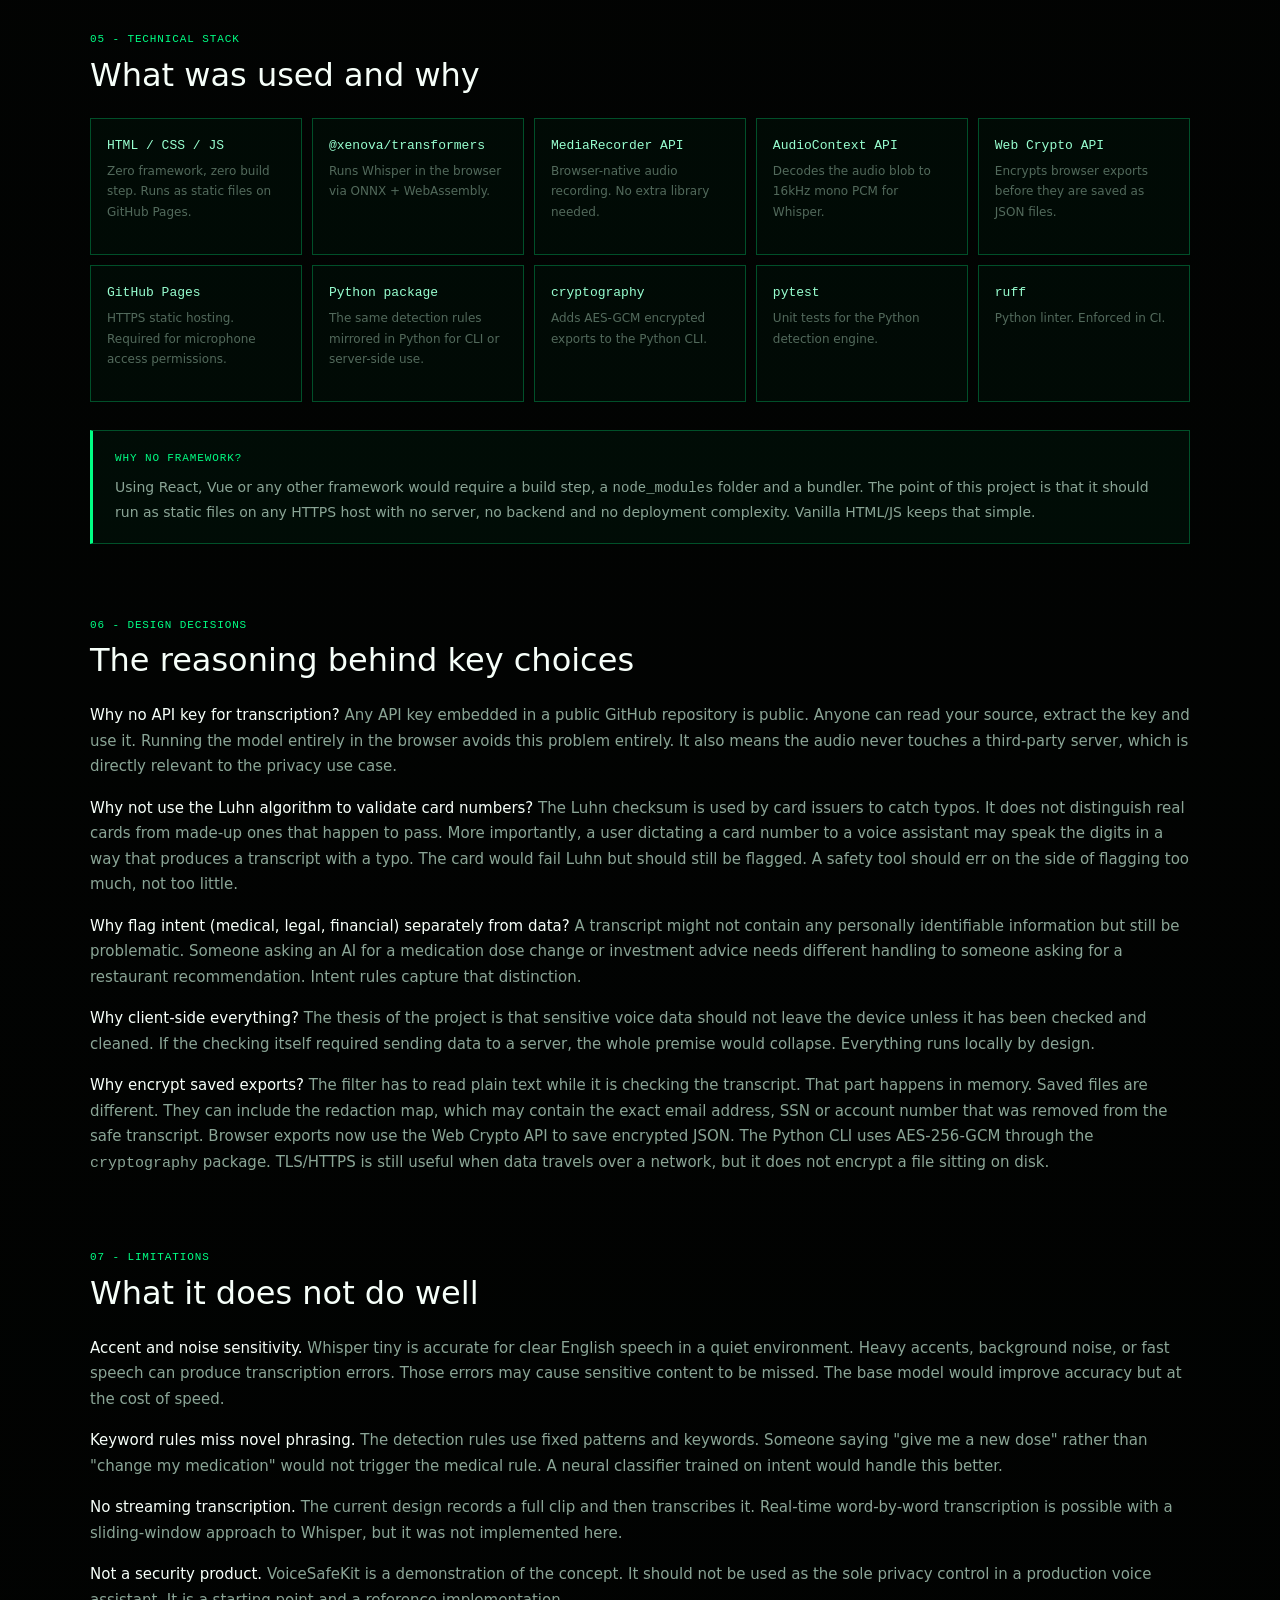
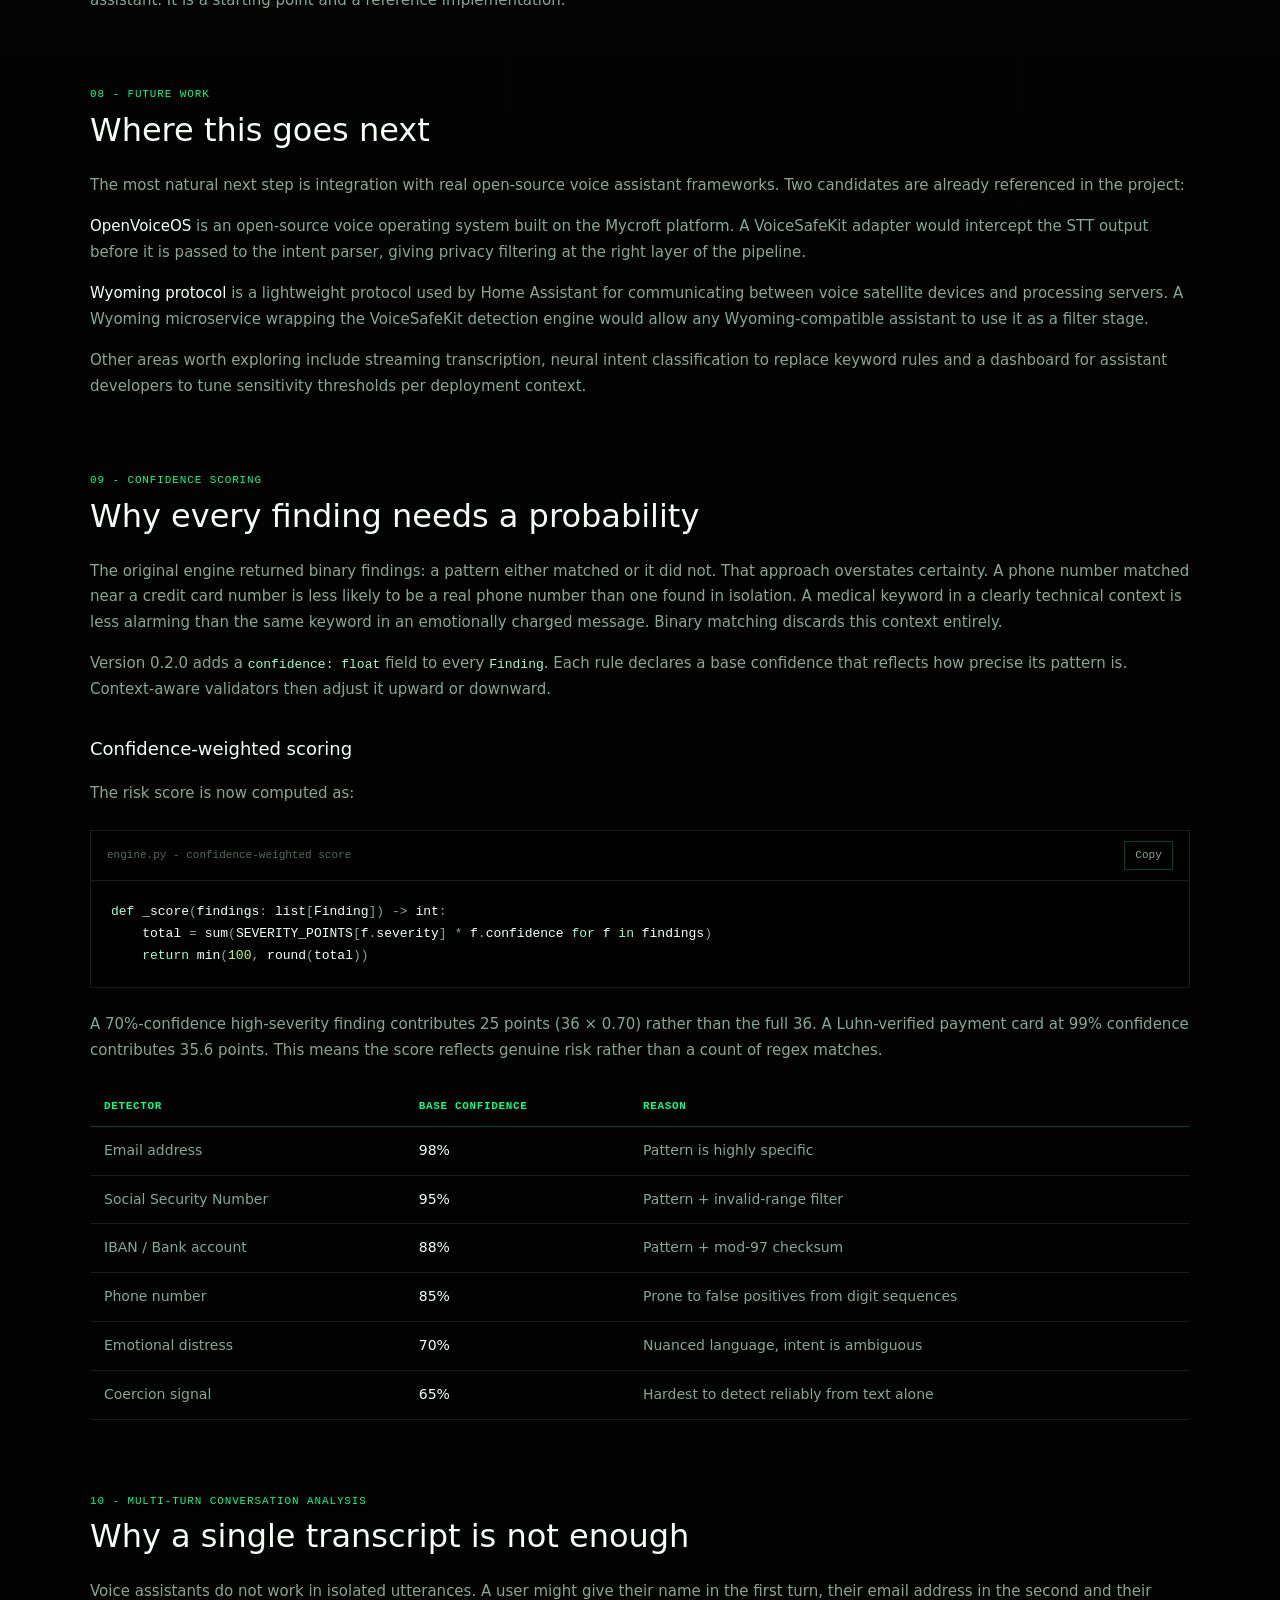
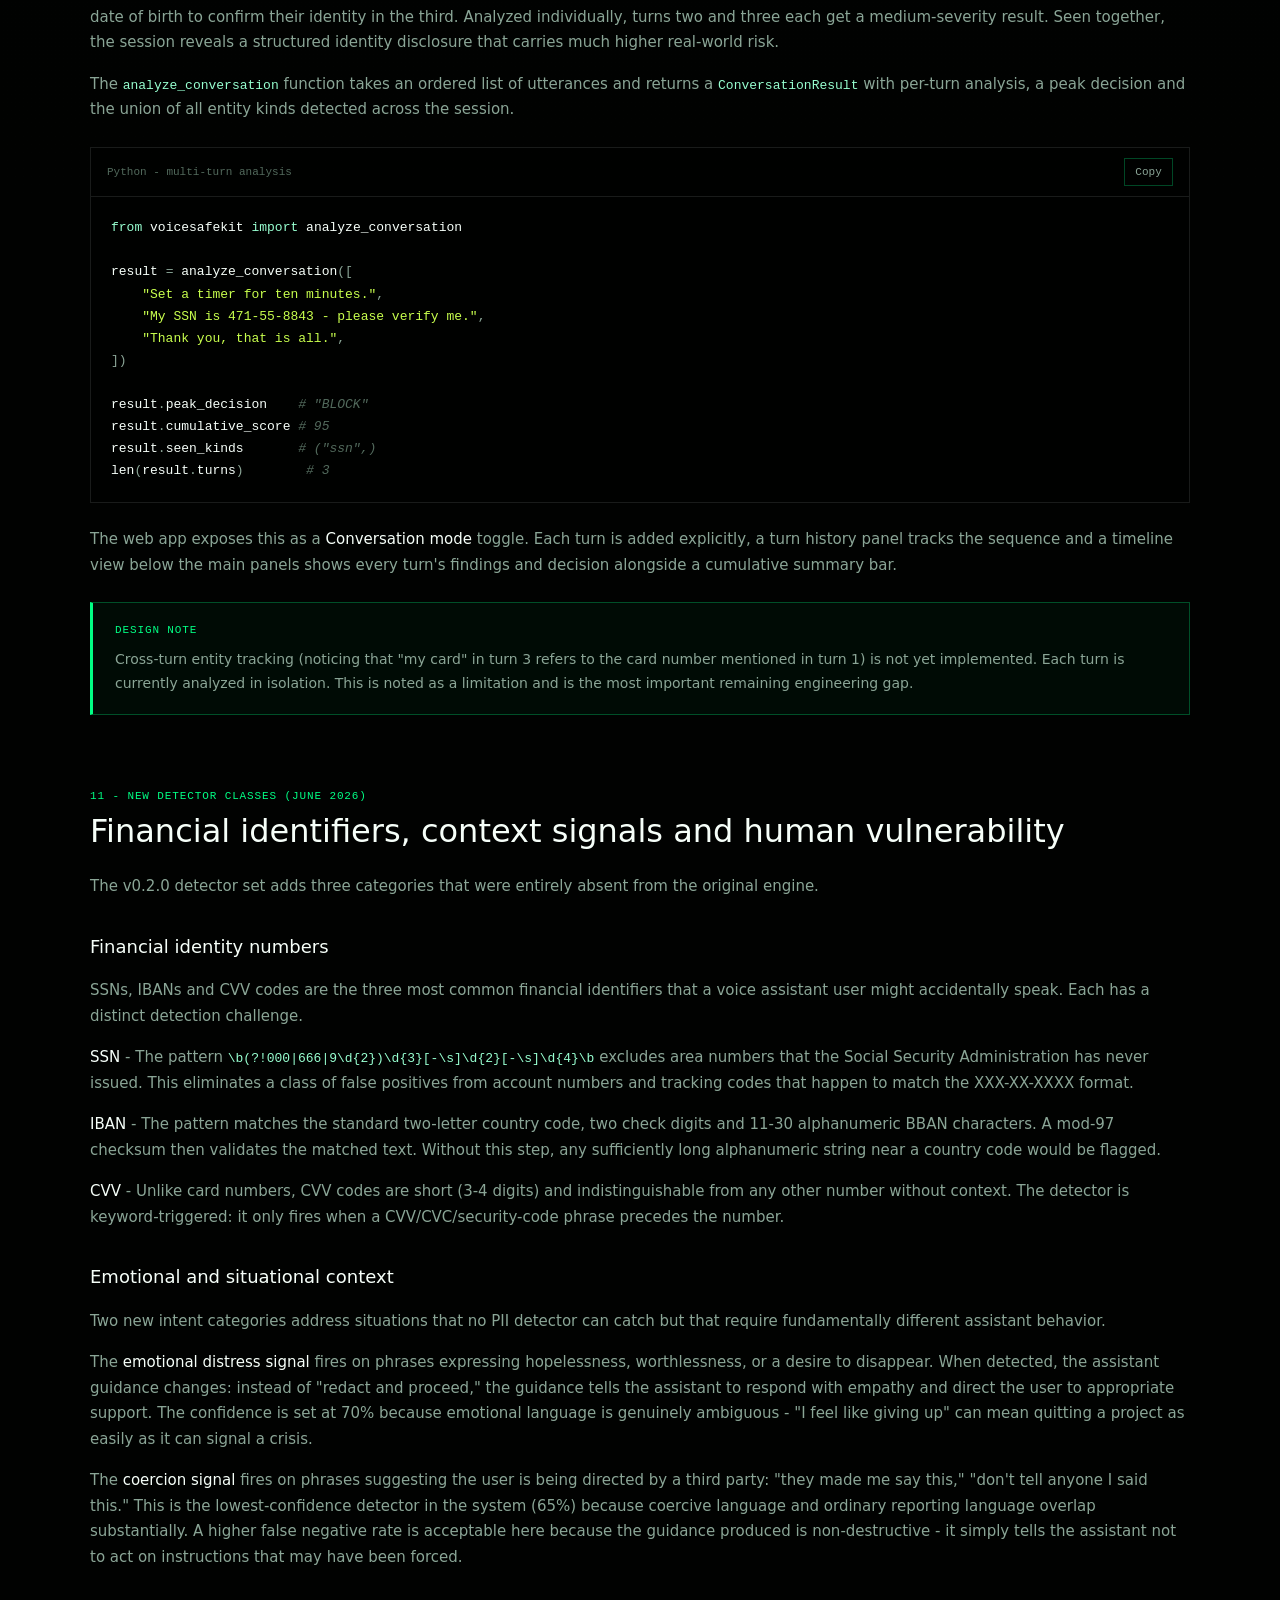
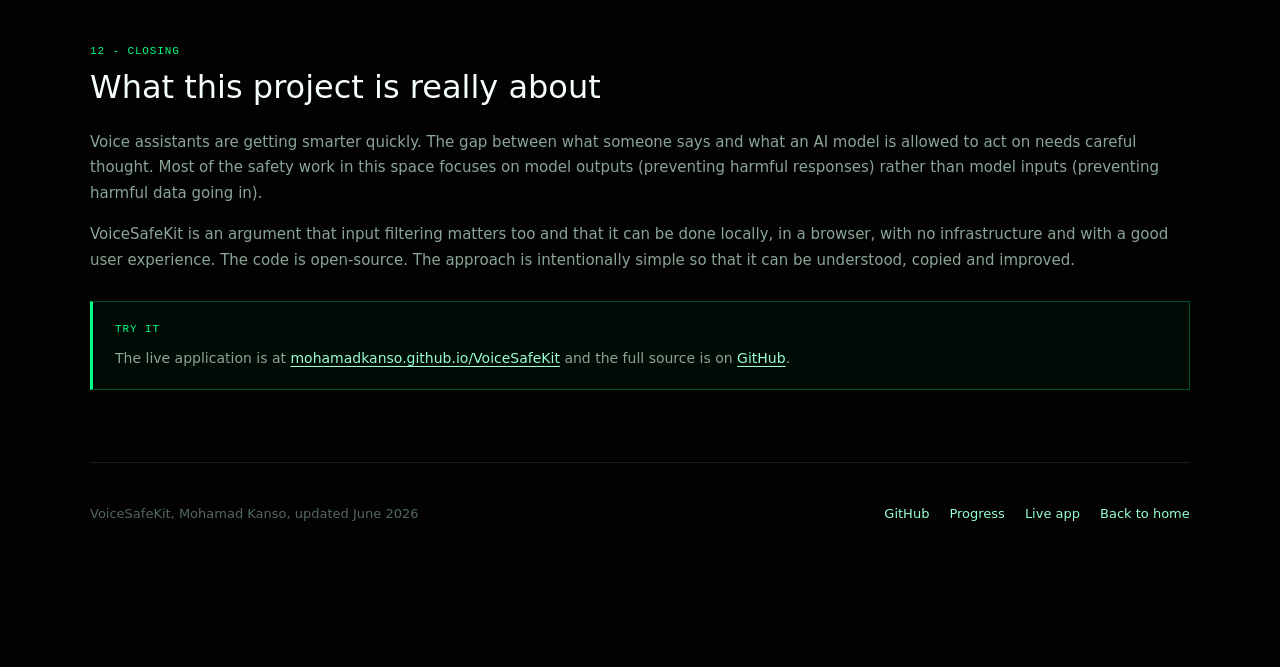
==== commit 720c86f8: "Humanize public project copy" ====
--- a/docs/paper.html
+++ b/docs/paper.html
@@ -4,7 +4,7 @@
   <meta charset="utf-8">
   <meta name="viewport" content="width=device-width, initial-scale=1">
   <title>How VoiceSafeKit Works - Technical Paper</title>
-  <meta name="description" content="A technical walkthrough of how VoiceSafeKit was built: in-browser Whisper transcription, privacy rule detection, and client-side AI safety filtering.">
+  <meta name="description" content="A technical walkthrough of how VoiceSafeKit was built: in-browser Whisper transcription, privacy rule detection and client-side AI safety filtering.">
   <link rel="icon" href="data:image/svg+xml,%3Csvg xmlns='http://www.w3.org/2000/svg' viewBox='0 0 32 32'%3E%3Crect width='32' height='32' fill='%23030504'/%3E%3Cpath d='M7 8h18v16H7z' fill='none' stroke='%2300ff84' stroke-width='2'/%3E%3C/svg%3E">
   <style>
     :root {
@@ -572,6 +572,7 @@
       }
 
       .toc-sidebar {
+        box-sizing: border-box;
         padding: 64px 0 120px 40px;
         position: sticky;
         top: 70px;
@@ -606,7 +607,7 @@
         border-left-color: var(--green);
       }
 
-      .page-wrap { width: auto; padding-right: 0; }
+      .page-wrap { width: auto; min-width: 0; padding-right: 0; }
     }
 
     @media (max-width: 640px) {
@@ -642,12 +643,12 @@
       <p class="paper-label">Technical paper</p>
       <h1 class="paper-title">How <em>VoiceSafeKit</em> was built</h1>
       <p style="color: var(--muted); font-size: 15px; margin-top: 14px;">
-        A walkthrough of the design, the reasoning, and every technical decision behind a browser-based privacy filter for voice assistant transcripts.
+        A walkthrough of the design, reasoning and technical choices behind a browser-based privacy filter for voice assistant transcripts.
       </p>
       <div class="paper-meta">
         <span><span class="meta-dot"></span>Mohamad Kanso</span>
-        <span><span class="meta-dot"></span>2025</span>
-        <span><span class="meta-dot"></span>Client-side AI, Privacy, Voice Assistants</span>
+        <span><span class="meta-dot"></span>2026</span>
+        <span><span class="meta-dot"></span>Client-side AI, Privacy and Voice Assistants</span>
       </div>
     </div>
 
@@ -655,7 +656,7 @@
     <div class="abstract-box section" id="abstract">
       <span class="abstract-label">Abstract</span>
       <p>
-        VoiceSafeKit is a privacy filter that sits between a voice assistant and a large language model. It records audio in the browser, transcribes it using a Whisper speech model running entirely on the user's device, then scans the resulting text for sensitive information before it can be forwarded to an AI. The project was built as a zero-dependency, static web application with a mirrored Python package for server-side use. This paper explains the problem it solves, how it was designed, what it detects, and the reasoning behind each decision.
+        VoiceSafeKit is a privacy filter that sits between a voice assistant and a large language model. It records audio in the browser, transcribes it with a Whisper speech model running on the user's device, then checks the text for sensitive information before it can be sent to an AI. The project is a static web app with a mirrored Python package for CLI and server-side use. This paper explains the problem it solves, how it was designed, what it detects and why those choices were made.
       </p>
     </div>
 
@@ -667,7 +668,7 @@
         Voice assistants are becoming more capable because they can now pass what a user says directly to a large language model. That creates a real risk. When someone speaks to an assistant, they often include private details without thinking: an email address, a phone number, a password reset flow, a medical question. The assistant records all of it and sends it upstream.
       </p>
       <p>
-        There is usually nothing in between. The raw transcript goes to a cloud model, often unfiltered. Most developers building voice assistants focus on intent detection and response quality. Privacy filtering at the speech input layer is rarely a priority, and off-the-shelf solutions for it are almost non-existent.
+        There is usually nothing in between. The raw transcript goes to a cloud model, often unfiltered. Most developers building voice assistants focus on intent detection and response quality. Privacy filtering at the speech input layer is rarely a priority and off-the-shelf solutions for it are almost non-existent.
       </p>
       <p>
         VoiceSafeKit addresses that gap. It is a safety layer that checks what was said before it leaves the device.
@@ -677,7 +678,7 @@
         <span class="callout-icon">Example</span>
         <p>
           A user says: <strong style="color: var(--green-2); font-family: monospace; font-size: 13px;">"My email is john@example.com and my password is BlueFalcon2026. Help me reset my account."</strong>
-          Without filtering, that entire string goes to the model. VoiceSafeKit flags the email and password, produces a redacted version, and advises the assistant not to echo the credentials back.
+          Without filtering, that entire string goes to the model. VoiceSafeKit flags the email and password, produces a redacted version and tells the assistant not to echo the credentials back.
         </p>
       </div>
     </div>
@@ -727,16 +728,16 @@
       </div>
 
       <p>
-        Nothing in that chain touches a server. The audio is captured in the browser, decoded in the browser, and transcribed in the browser. The only thing that ever leaves the device is the cleaned transcript, and only if the user chooses to forward it.
+        Nothing in that chain touches a server. The audio is captured in the browser, decoded in the browser and transcribed in the browser. The only thing that ever leaves the device is the cleaned transcript and only if the user chooses to forward it.
       </p>
     </div>
 
     <!-- Section 3: Whisper -->
     <div class="section" id="s3">
       <p class="section-num">03 - In-Browser Speech Recognition</p>
-      <h2 class="section-title">Why Whisper, and how it runs in a browser</h2>
-      <p>
-        The first version of VoiceSafeKit used the browser's built-in <strong>Web Speech API</strong>. It was unreliable. The API stops recognising speech after a short pause, varies widely between browsers, and in some Chrome versions silently fails unless a separate microphone permission call has already been made. It is also inherently online: Chrome's implementation sends audio to Google's servers.
+      <h2 class="section-title">Why Whisper and how it runs in a browser</h2>
+      <p>
+        The first version of VoiceSafeKit used the browser's built-in <strong>Web Speech API</strong>. It was unreliable. The API stops recognising speech after a short pause, varies widely between browsers and in some Chrome versions silently fails unless a separate microphone permission call has already been made. It is also inherently online: Chrome's implementation sends audio to Google's servers.
       </p>
       <p>
         The replacement is <strong>Whisper</strong>, a speech recognition model published by OpenAI in 2022 and widely regarded as one of the most accurate open speech models available. The variant used here is <code style="color: var(--green-2); font-size: 13px;">whisper-tiny.en</code>, an English-only model around 75 MB in size.
@@ -782,7 +783,7 @@
       <p class="section-num">04 - The Detection Engine</p>
       <h2 class="section-title">What it looks for and how it decides</h2>
       <p>
-        Once the transcript exists as plain text, VoiceSafeKit runs it through a set of detection rules. Each rule has a pattern (a regular expression), a severity level, a human-readable explanation, and a replacement string for the redacted output.
+        Once the transcript exists as plain text, VoiceSafeKit runs it through a set of detection rules. Each rule has a pattern (a regular expression), a severity level, a human-readable explanation and a replacement string for the redacted output.
       </p>
 
       <div class="rule-grid">
@@ -948,12 +949,20 @@
           <p class="tech-role">Decodes the audio blob to 16kHz mono PCM for Whisper.</p>
         </div>
         <div class="stack-item">
+          <p class="tech-name">Web Crypto API</p>
+          <p class="tech-role">Encrypts browser exports before they are saved as JSON files.</p>
+        </div>
+        <div class="stack-item">
           <p class="tech-name">GitHub Pages</p>
           <p class="tech-role">HTTPS static hosting. Required for microphone access permissions.</p>
         </div>
         <div class="stack-item">
           <p class="tech-name">Python package</p>
-          <p class="tech-role">The same detection rules mirrored in Python for server-side or CLI use.</p>
+          <p class="tech-role">The same detection rules mirrored in Python for CLI or server-side use.</p>
+        </div>
+        <div class="stack-item">
+          <p class="tech-name">cryptography</p>
+          <p class="tech-role">Adds AES-GCM encrypted exports to the Python CLI.</p>
         </div>
         <div class="stack-item">
           <p class="tech-name">pytest</p>
@@ -968,7 +977,7 @@
       <div class="callout" style="margin-top: 28px;">
         <span class="callout-icon">Why no framework?</span>
         <p>
-          Using React, Vue, or any other framework would require a build step, a <code>node_modules</code> folder, and a bundler. The entire point of this project is that it should run as a static file on any HTTPS host with no server, no backend, and no deployment complexity. Vanilla HTML/JS achieves that with far less overhead.
+          Using React, Vue or any other framework would require a build step, a <code>node_modules</code> folder and a bundler. The point of this project is that it should run as static files on any HTTPS host with no server, no backend and no deployment complexity. Vanilla HTML/JS keeps that simple.
         </p>
       </div>
     </div>
@@ -978,13 +987,15 @@
       <p class="section-num">06 - Design Decisions</p>
       <h2 class="section-title">The reasoning behind key choices</h2>
 
-      <p><strong>Why no API key for transcription?</strong> Any API key embedded in a public GitHub repository is public. Anyone can read your source, extract the key, and use it. Running the model entirely in the browser avoids this problem entirely. It also means the audio never touches a third-party server, which is directly relevant to the privacy use case.</p>
+      <p><strong>Why no API key for transcription?</strong> Any API key embedded in a public GitHub repository is public. Anyone can read your source, extract the key and use it. Running the model entirely in the browser avoids this problem entirely. It also means the audio never touches a third-party server, which is directly relevant to the privacy use case.</p>
 
       <p><strong>Why not use the Luhn algorithm to validate card numbers?</strong> The Luhn checksum is used by card issuers to catch typos. It does not distinguish real cards from made-up ones that happen to pass. More importantly, a user dictating a card number to a voice assistant may speak the digits in a way that produces a transcript with a typo. The card would fail Luhn but should still be flagged. A safety tool should err on the side of flagging too much, not too little.</p>
 
       <p><strong>Why flag intent (medical, legal, financial) separately from data?</strong> A transcript might not contain any personally identifiable information but still be problematic. Someone asking an AI for a medication dose change or investment advice needs different handling to someone asking for a restaurant recommendation. Intent rules capture that distinction.</p>
 
       <p><strong>Why client-side everything?</strong> The thesis of the project is that sensitive voice data should not leave the device unless it has been checked and cleaned. If the checking itself required sending data to a server, the whole premise would collapse. Everything runs locally by design.</p>
+
+      <p><strong>Why encrypt saved exports?</strong> The filter has to read plain text while it is checking the transcript. That part happens in memory. Saved files are different. They can include the redaction map, which may contain the exact email address, SSN or account number that was removed from the safe transcript. Browser exports now use the Web Crypto API to save encrypted JSON. The Python CLI uses AES-256-GCM through the <code>cryptography</code> package. TLS/HTTPS is still useful when data travels over a network, but it does not encrypt a file sitting on disk.</p>
     </div>
 
     <!-- Section 7: Limitations -->
@@ -1027,11 +1038,11 @@
       </p>
 
       <p>
-        Other areas worth exploring include streaming transcription, neural intent classification to replace keyword rules, and a dashboard for assistant developers to tune sensitivity thresholds per deployment context.
-      </p>
-    </div>
-
-    <!-- Section 9: Confidence scoring — added June 2026 -->
+        Other areas worth exploring include streaming transcription, neural intent classification to replace keyword rules and a dashboard for assistant developers to tune sensitivity thresholds per deployment context.
+      </p>
+    </div>
+
+    <!-- Section 9: Confidence scoring - added June 2026 -->
     <div class="section" id="s9">
       <p class="section-num">09 - Confidence Scoring</p>
       <h2 class="section-title">Why every finding needs a probability</h2>
@@ -1049,7 +1060,7 @@
 
       <div class="code-block">
         <div class="code-block-header">
-          <span>engine.py — confidence-weighted score</span>
+          <span>engine.py - confidence-weighted score</span>
           <button class="copy-btn" onclick="copyCode(this)">Copy</button>
         </div>
         <pre class="code"><span class="k">def</span> <span class="n">_score</span><span class="p">(</span><span class="n">findings</span><span class="p">:</span> <span class="n">list</span><span class="p">[</span><span class="n">Finding</span><span class="p">])</span> <span class="p">-></span> <span class="n">int</span><span class="p">:</span>
@@ -1076,29 +1087,29 @@
       </table>
     </div>
 
-    <!-- Section 10: Multi-turn conversation — added June 2026 -->
+    <!-- Section 10: Multi-turn conversation - added June 2026 -->
     <div class="section" id="s10">
       <p class="section-num">10 - Multi-Turn Conversation Analysis</p>
       <h2 class="section-title">Why a single transcript is not enough</h2>
 
       <p>
-        Voice assistants do not work in isolated utterances. A user might give their name in the first turn, their email address in the second, and their date of birth to confirm their identity in the third. Analyzed individually, turns two and three each get a medium-severity result. Seen together, the session reveals a structured identity disclosure that carries much higher real-world risk.
-      </p>
-
-      <p>
-        The <code style="color:var(--green-2); font-size:13px;">analyze_conversation</code> function takes an ordered list of utterances and returns a <code style="color:var(--green-2); font-size:13px;">ConversationResult</code> with per-turn analysis, a peak decision, and the union of all entity kinds detected across the session.
+        Voice assistants do not work in isolated utterances. A user might give their name in the first turn, their email address in the second and their date of birth to confirm their identity in the third. Analyzed individually, turns two and three each get a medium-severity result. Seen together, the session reveals a structured identity disclosure that carries much higher real-world risk.
+      </p>
+
+      <p>
+        The <code style="color:var(--green-2); font-size:13px;">analyze_conversation</code> function takes an ordered list of utterances and returns a <code style="color:var(--green-2); font-size:13px;">ConversationResult</code> with per-turn analysis, a peak decision and the union of all entity kinds detected across the session.
       </p>
 
       <div class="code-block">
         <div class="code-block-header">
-          <span>Python — multi-turn analysis</span>
+          <span>Python - multi-turn analysis</span>
           <button class="copy-btn" onclick="copyCode(this)">Copy</button>
         </div>
         <pre class="code"><span class="k">from</span> <span class="n">voicesafekit</span> <span class="k">import</span> <span class="n">analyze_conversation</span>
 
 <span class="n">result</span> <span class="p">=</span> <span class="n">analyze_conversation</span><span class="p">([</span>
     <span class="s">"Set a timer for ten minutes."</span><span class="p">,</span>
-    <span class="s">"My SSN is 471-55-8843 — please verify me."</span><span class="p">,</span>
+    <span class="s">"My SSN is 471-55-8843 - please verify me."</span><span class="p">,</span>
     <span class="s">"Thank you, that is all."</span><span class="p">,</span>
 <span class="p">])</span>
 
@@ -1109,7 +1120,7 @@
       </div>
 
       <p>
-        The web app exposes this as a <strong>Conversation mode</strong> toggle. Each turn is added explicitly, a turn history panel tracks the sequence, and a timeline view below the main panels shows every turn's findings and decision alongside a cumulative summary bar.
+        The web app exposes this as a <strong>Conversation mode</strong> toggle. Each turn is added explicitly, a turn history panel tracks the sequence and a timeline view below the main panels shows every turn's findings and decision alongside a cumulative summary bar.
       </p>
 
       <div class="callout">
@@ -1120,10 +1131,10 @@
       </div>
     </div>
 
-    <!-- Section 11: New detector classes — added June 2026 -->
+    <!-- Section 11: New detector classes - added June 2026 -->
     <div class="section" id="s11">
       <p class="section-num">11 - New Detector Classes (June 2026)</p>
-      <h2 class="section-title">Financial identifiers, context signals, and human vulnerability</h2>
+      <h2 class="section-title">Financial identifiers, context signals and human vulnerability</h2>
 
       <p>
         The v0.2.0 detector set adds three categories that were entirely absent from the original engine.
@@ -1131,16 +1142,16 @@
 
       <h3 style="font-size: 18px; font-weight: 420; margin: 32px 0 16px; color: var(--text);">Financial identity numbers</h3>
       <p>
-        SSNs, IBANs, and CVV codes are the three most common financial identifiers that a voice assistant user might accidentally speak. Each has a distinct detection challenge.
-      </p>
-      <p>
-        <strong>SSN</strong> — The pattern <code style="color:var(--green-2); font-size:13px;">\b(?!000|666|9\d{2})\d{3}[-\s]\d{2}[-\s]\d{4}\b</code> excludes area numbers that the Social Security Administration has never issued. This eliminates a class of false positives from account numbers and tracking codes that happen to match the XXX-XX-XXXX format.
-      </p>
-      <p>
-        <strong>IBAN</strong> — The pattern matches the standard two-letter country code, two check digits, and 11–30 alphanumeric BBAN characters. A mod-97 checksum then validates the matched text. Without this step, any sufficiently long alphanumeric string near a country code would be flagged.
-      </p>
-      <p>
-        <strong>CVV</strong> — Unlike card numbers, CVV codes are short (3–4 digits) and indistinguishable from any other number without context. The detector is keyword-triggered: it only fires when a CVV/CVC/security-code phrase precedes the number.
+        SSNs, IBANs and CVV codes are the three most common financial identifiers that a voice assistant user might accidentally speak. Each has a distinct detection challenge.
+      </p>
+      <p>
+        <strong>SSN</strong> - The pattern <code style="color:var(--green-2); font-size:13px;">\b(?!000|666|9\d{2})\d{3}[-\s]\d{2}[-\s]\d{4}\b</code> excludes area numbers that the Social Security Administration has never issued. This eliminates a class of false positives from account numbers and tracking codes that happen to match the XXX-XX-XXXX format.
+      </p>
+      <p>
+        <strong>IBAN</strong> - The pattern matches the standard two-letter country code, two check digits and 11-30 alphanumeric BBAN characters. A mod-97 checksum then validates the matched text. Without this step, any sufficiently long alphanumeric string near a country code would be flagged.
+      </p>
+      <p>
+        <strong>CVV</strong> - Unlike card numbers, CVV codes are short (3-4 digits) and indistinguishable from any other number without context. The detector is keyword-triggered: it only fires when a CVV/CVC/security-code phrase precedes the number.
       </p>
 
       <h3 style="font-size: 18px; font-weight: 420; margin: 32px 0 16px; color: var(--text);">Emotional and situational context</h3>
@@ -1148,14 +1159,14 @@
         Two new intent categories address situations that no PII detector can catch but that require fundamentally different assistant behavior.
       </p>
       <p>
-        The <strong>emotional distress signal</strong> fires on phrases expressing hopelessness, worthlessness, or a desire to disappear. When detected, the assistant guidance changes: instead of "redact and proceed," the guidance tells the assistant to respond with empathy and direct the user to appropriate support. The confidence is set at 70% because emotional language is genuinely ambiguous — "I feel like giving up" can mean quitting a project as easily as it can signal a crisis.
-      </p>
-      <p>
-        The <strong>coercion signal</strong> fires on phrases suggesting the user is being directed by a third party: "they made me say this," "don't tell anyone I said this." This is the lowest-confidence detector in the system (65%) because coercive language and ordinary reporting language overlap substantially. A higher false negative rate is acceptable here because the guidance produced is non-destructive — it simply tells the assistant not to act on instructions that may have been forced.
-      </p>
-    </div>
-
-    <!-- Closing — renumbered -->
+        The <strong>emotional distress signal</strong> fires on phrases expressing hopelessness, worthlessness, or a desire to disappear. When detected, the assistant guidance changes: instead of "redact and proceed," the guidance tells the assistant to respond with empathy and direct the user to appropriate support. The confidence is set at 70% because emotional language is genuinely ambiguous - "I feel like giving up" can mean quitting a project as easily as it can signal a crisis.
+      </p>
+      <p>
+        The <strong>coercion signal</strong> fires on phrases suggesting the user is being directed by a third party: "they made me say this," "don't tell anyone I said this." This is the lowest-confidence detector in the system (65%) because coercive language and ordinary reporting language overlap substantially. A higher false negative rate is acceptable here because the guidance produced is non-destructive - it simply tells the assistant not to act on instructions that may have been forced.
+      </p>
+    </div>
+
+    <!-- Closing - renumbered -->
     <div class="section" id="s12">
       <p class="section-num">12 - Closing</p>
       <h2 class="section-title">What this project is really about</h2>
@@ -1163,7 +1174,7 @@
         Voice assistants are getting smarter quickly. The gap between what someone says and what an AI model is allowed to act on needs careful thought. Most of the safety work in this space focuses on model outputs (preventing harmful responses) rather than model inputs (preventing harmful data going in).
       </p>
       <p>
-        VoiceSafeKit is an argument that input filtering matters too, and that it can be done locally, in a browser, with no infrastructure, and with a good user experience. The code is open-source. The approach is intentionally simple so that it can be understood, copied, and improved.
+        VoiceSafeKit is an argument that input filtering matters too and that it can be done locally, in a browser, with no infrastructure and with a good user experience. The code is open-source. The approach is intentionally simple so that it can be understood, copied and improved.
       </p>
 
       <div class="callout" style="margin-top: 28px;">
@@ -1173,7 +1184,7 @@
     </div>
 
     <footer class="paper-footer">
-      <span>VoiceSafeKit &mdash; Mohamad Kanso &mdash; updated June 2026</span>
+      <span>VoiceSafeKit, Mohamad Kanso, updated June 2026</span>
       <div style="display:flex; gap: 20px;">
         <a href="https://github.com/MohamadKanso/VoiceSafeKit">GitHub</a>
         <a href="progress.html">Progress</a>
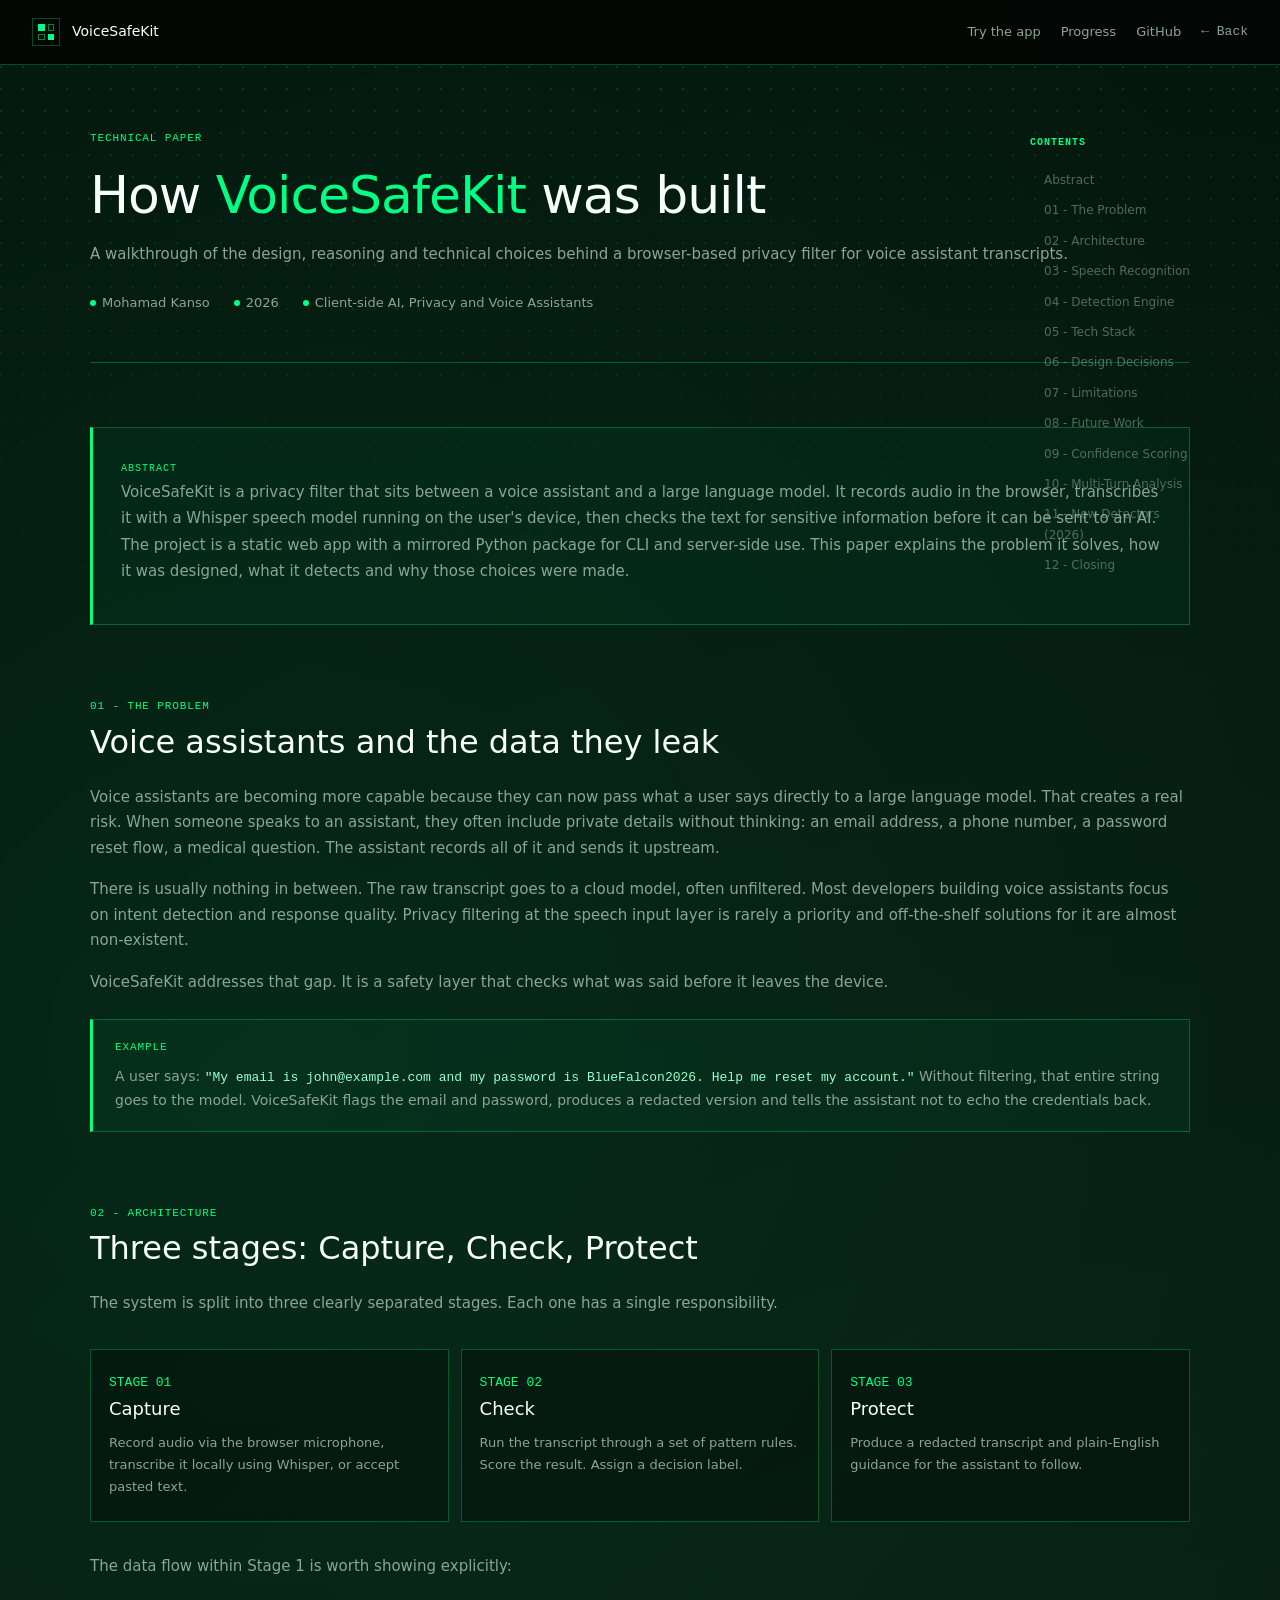
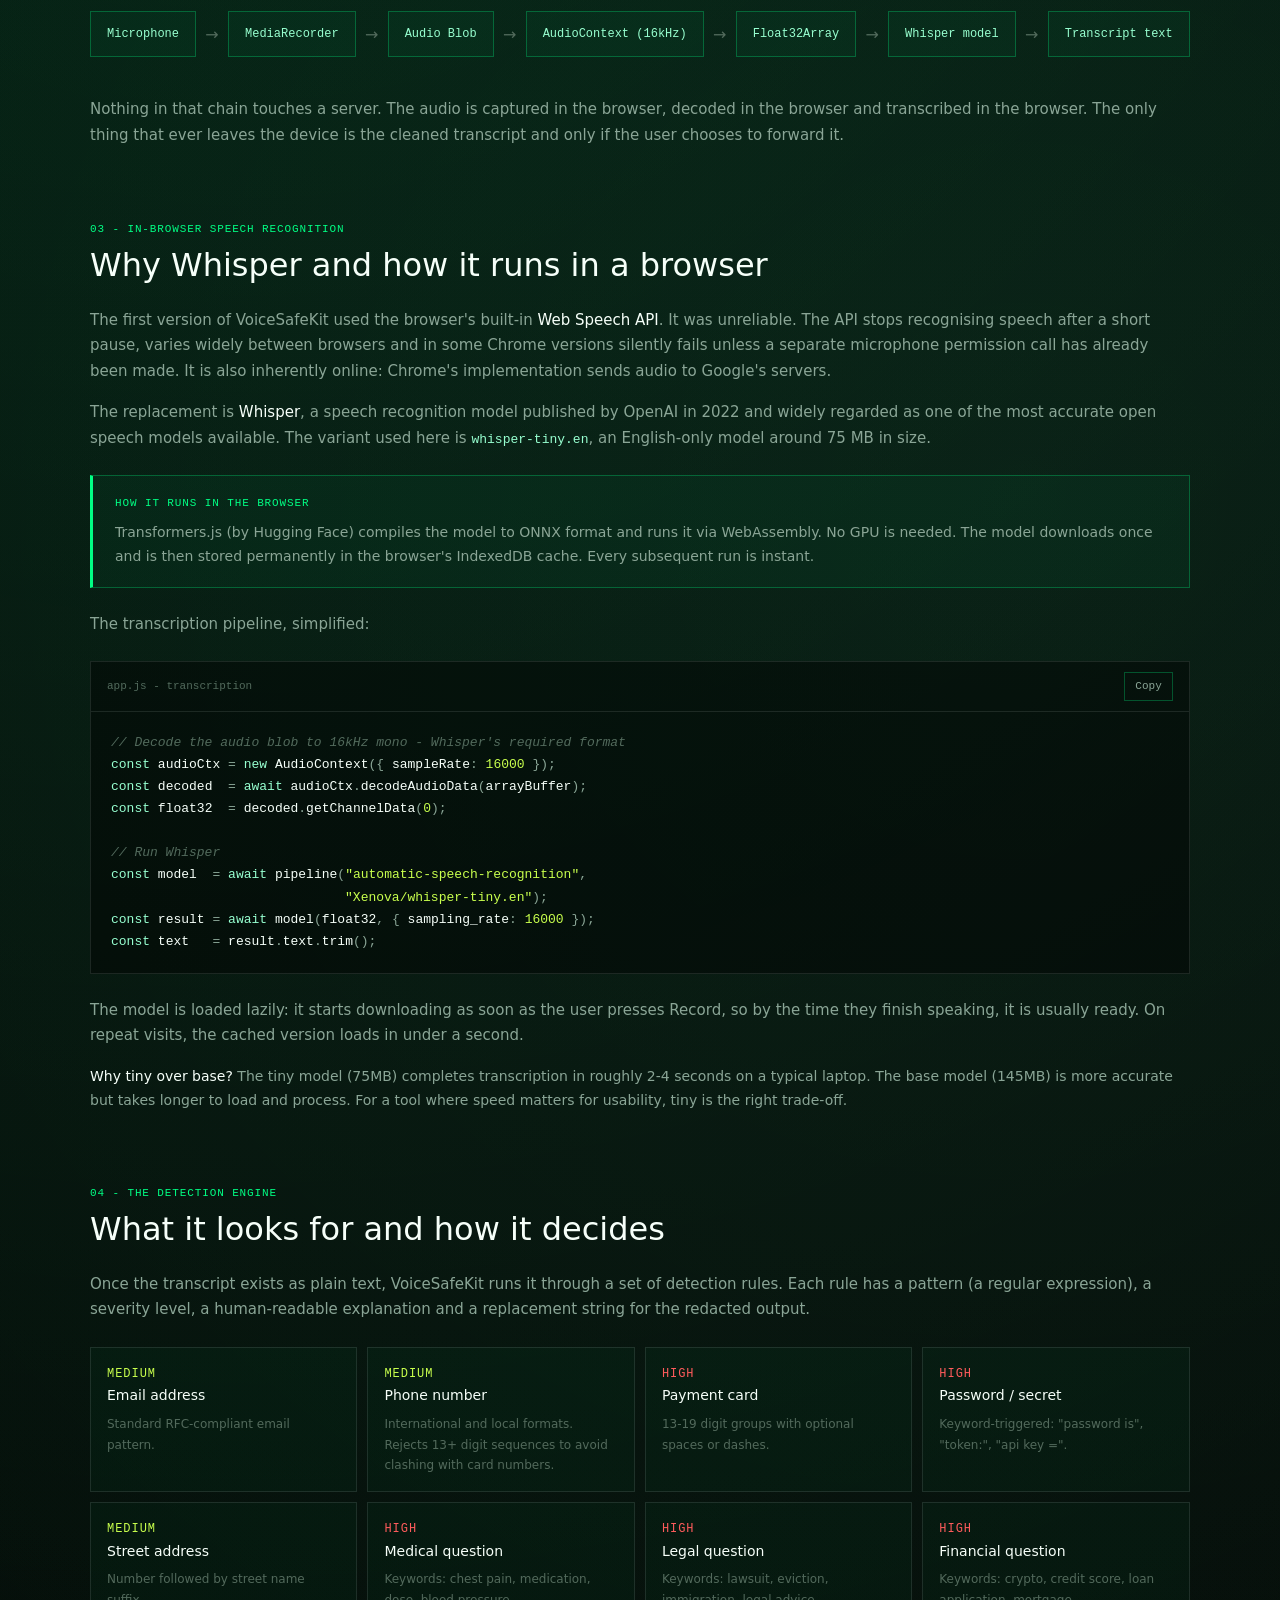
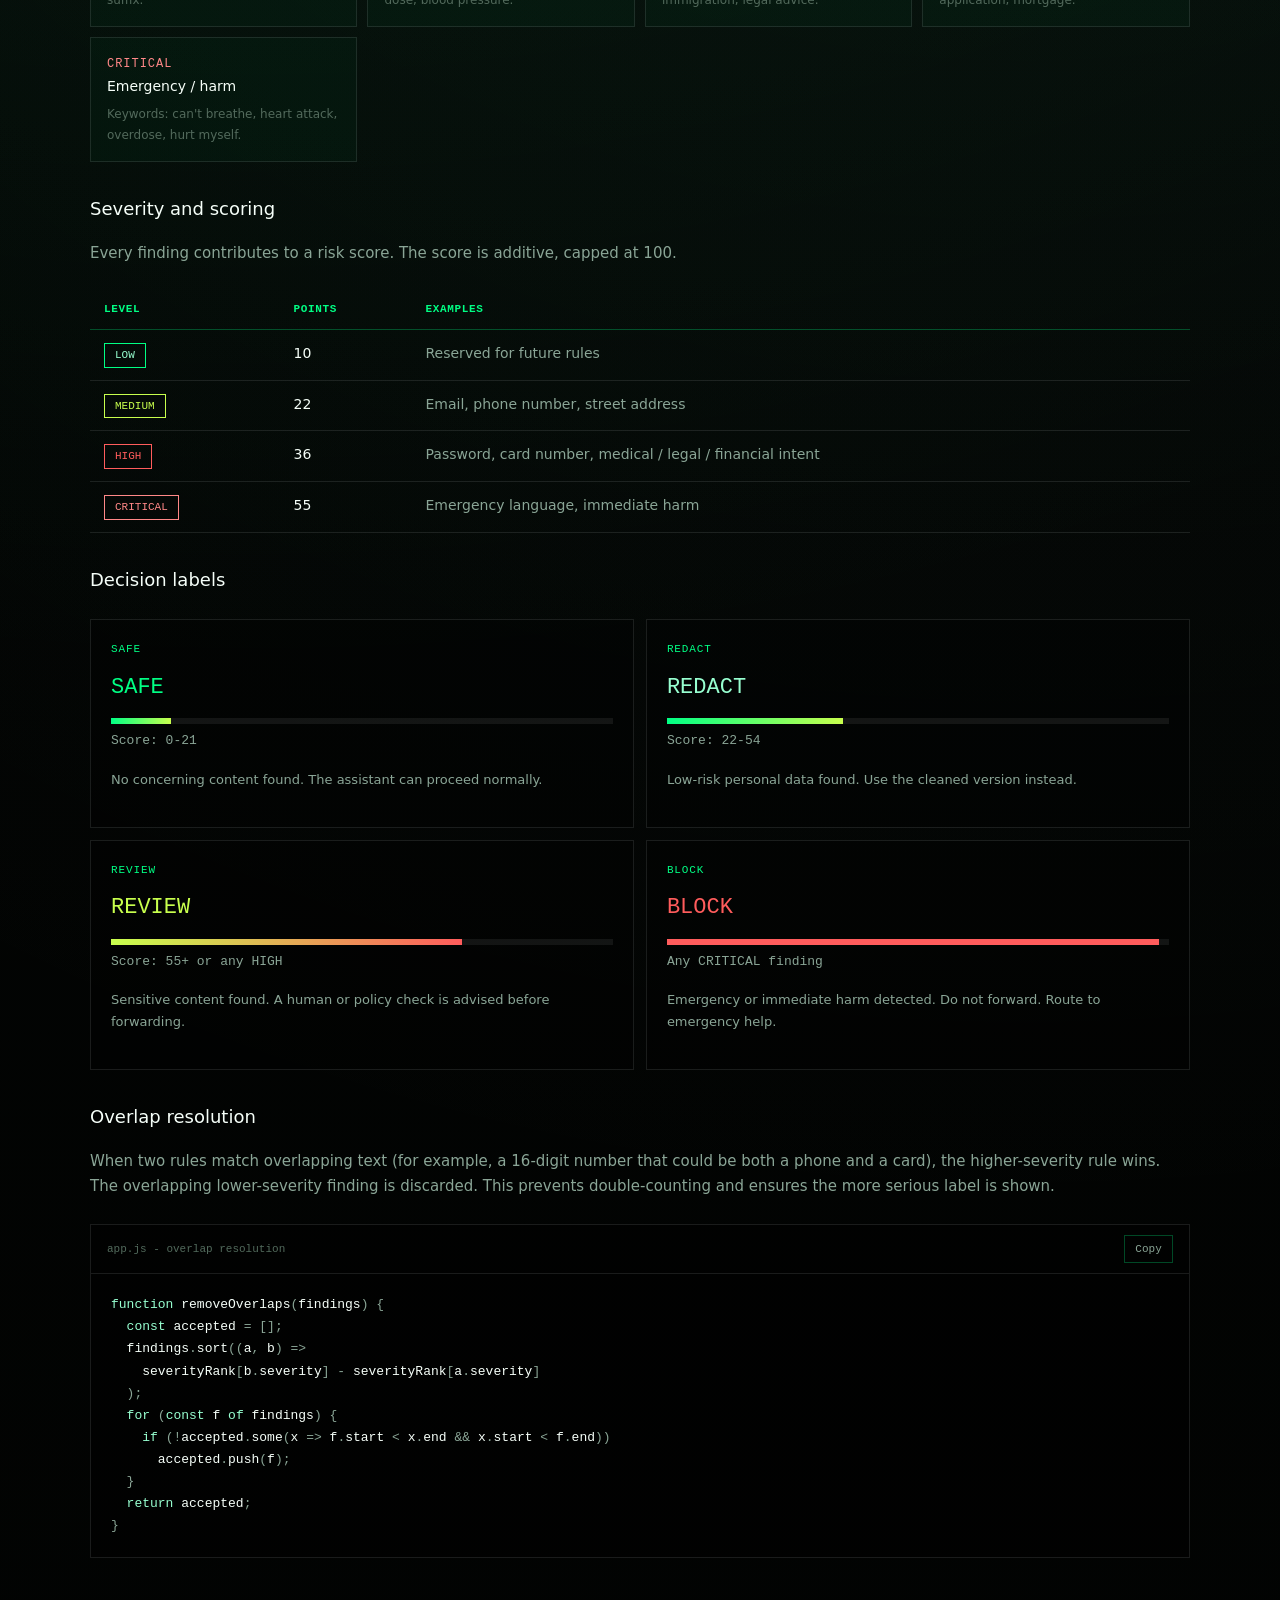
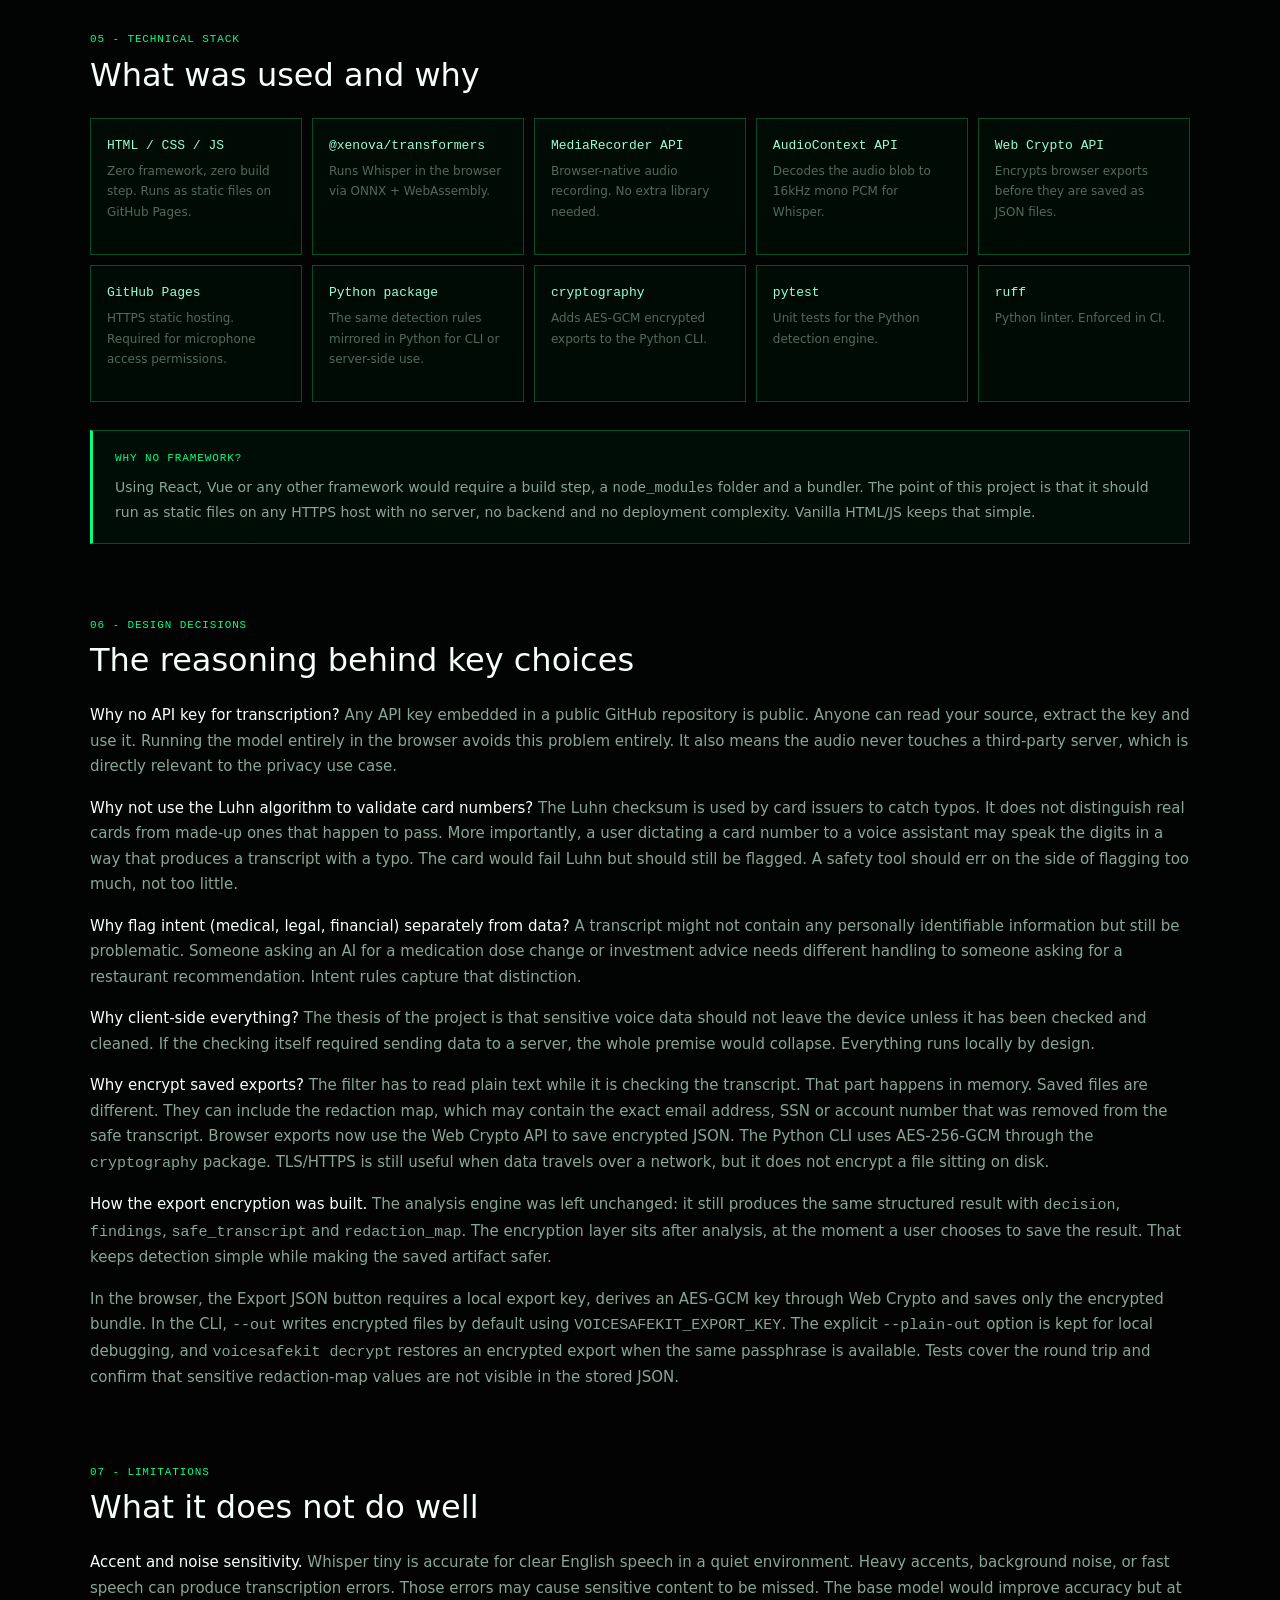
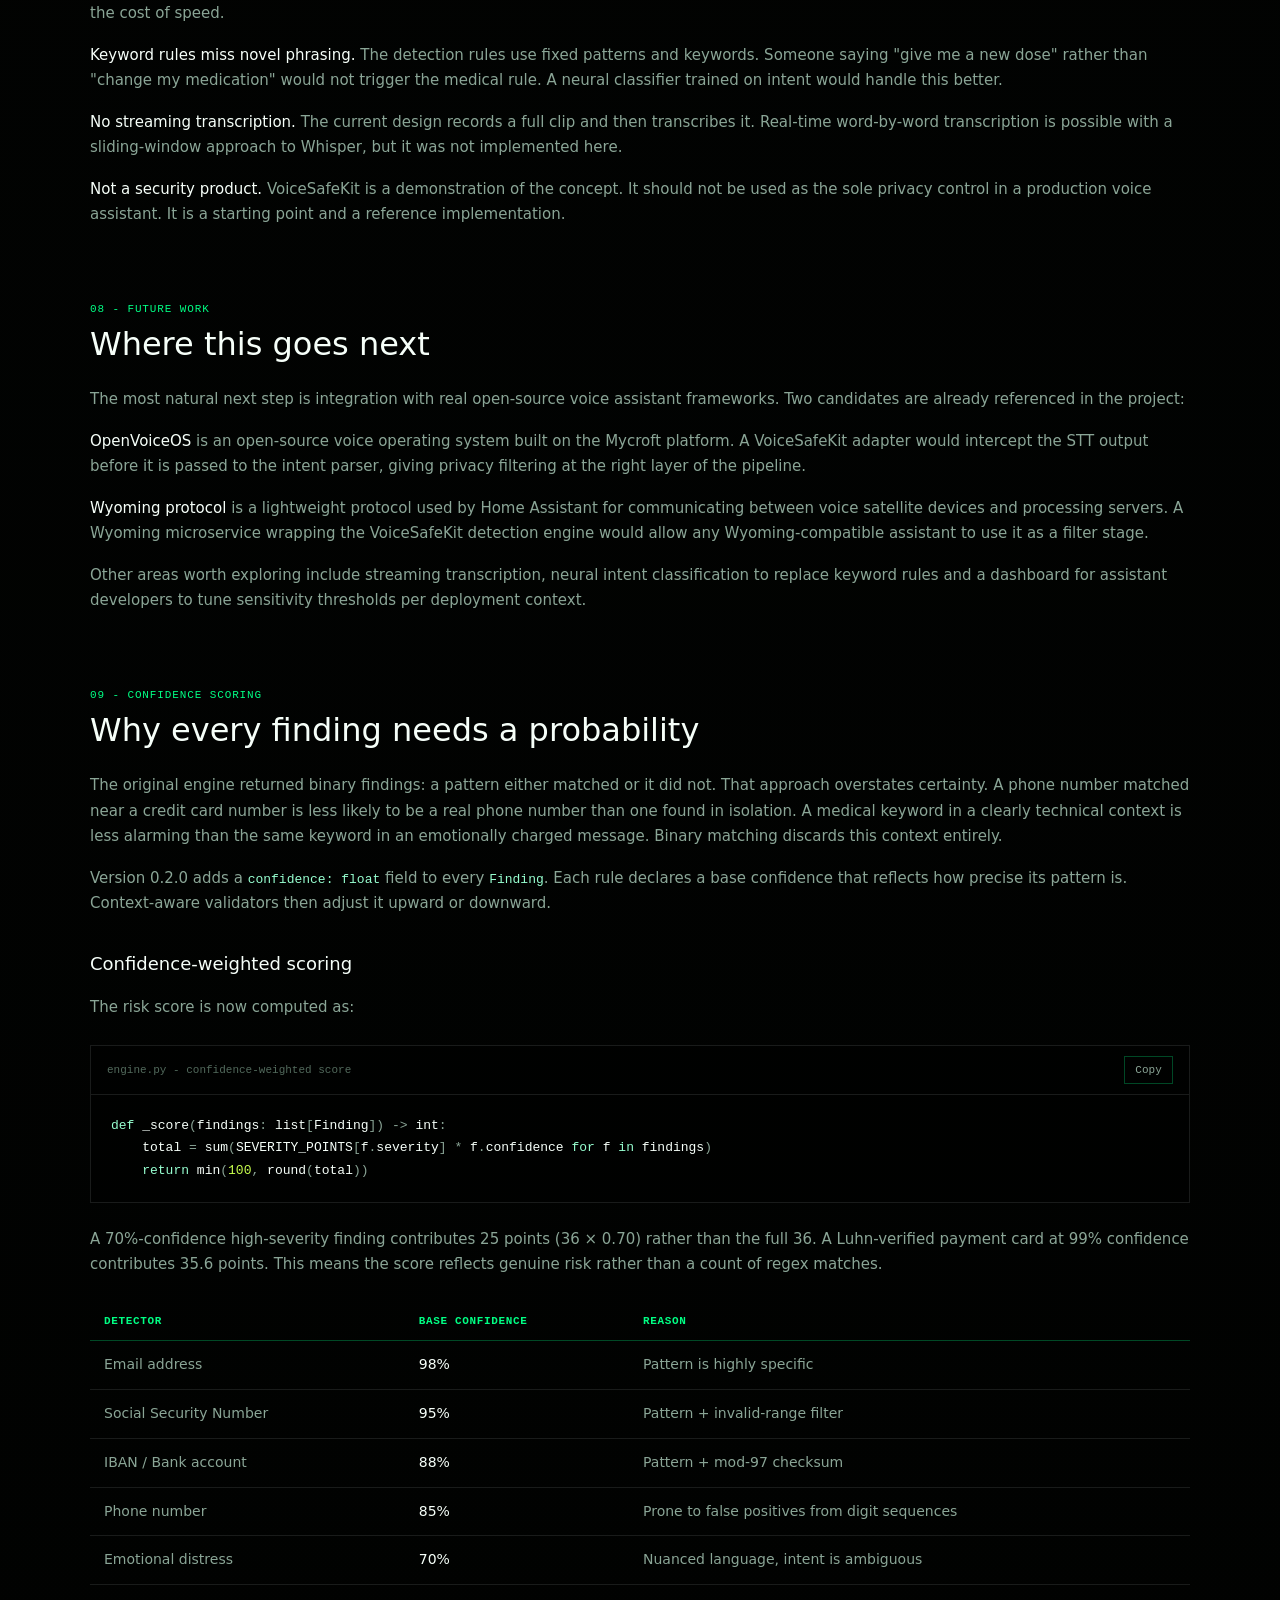
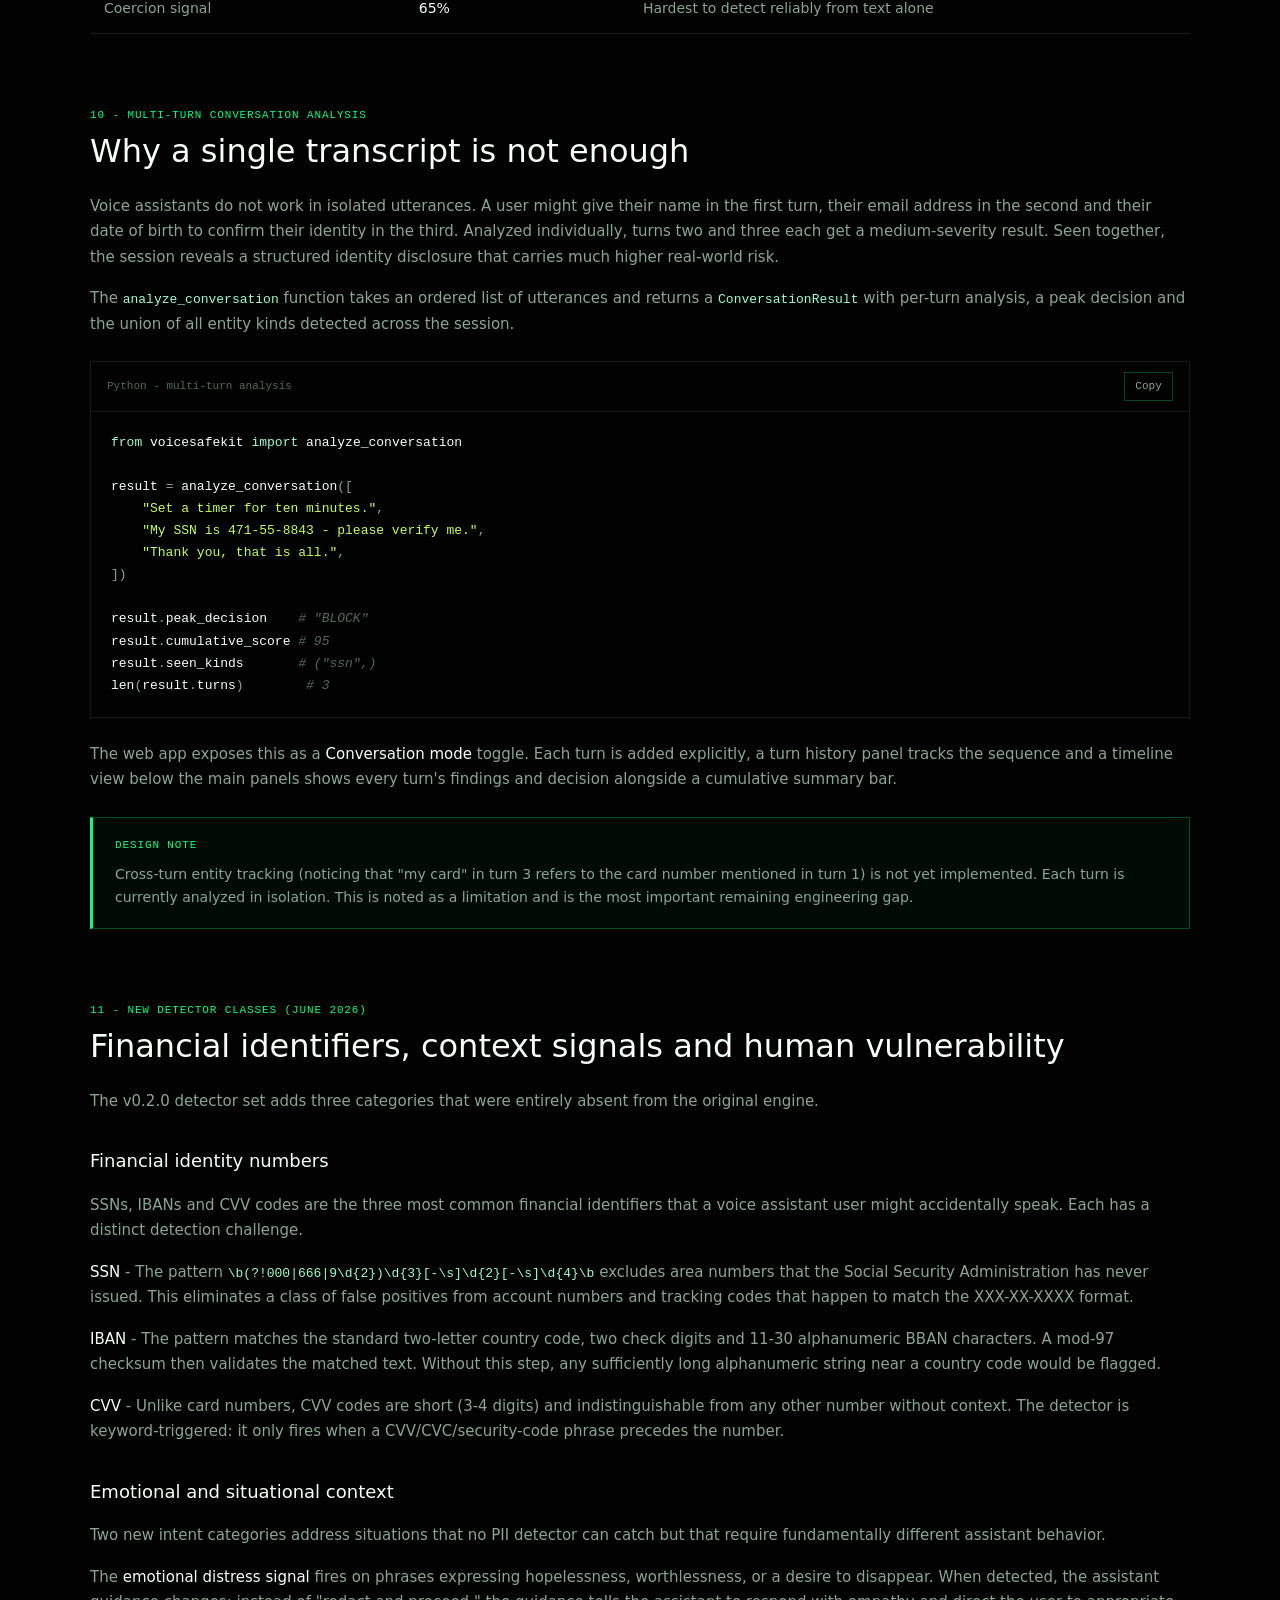
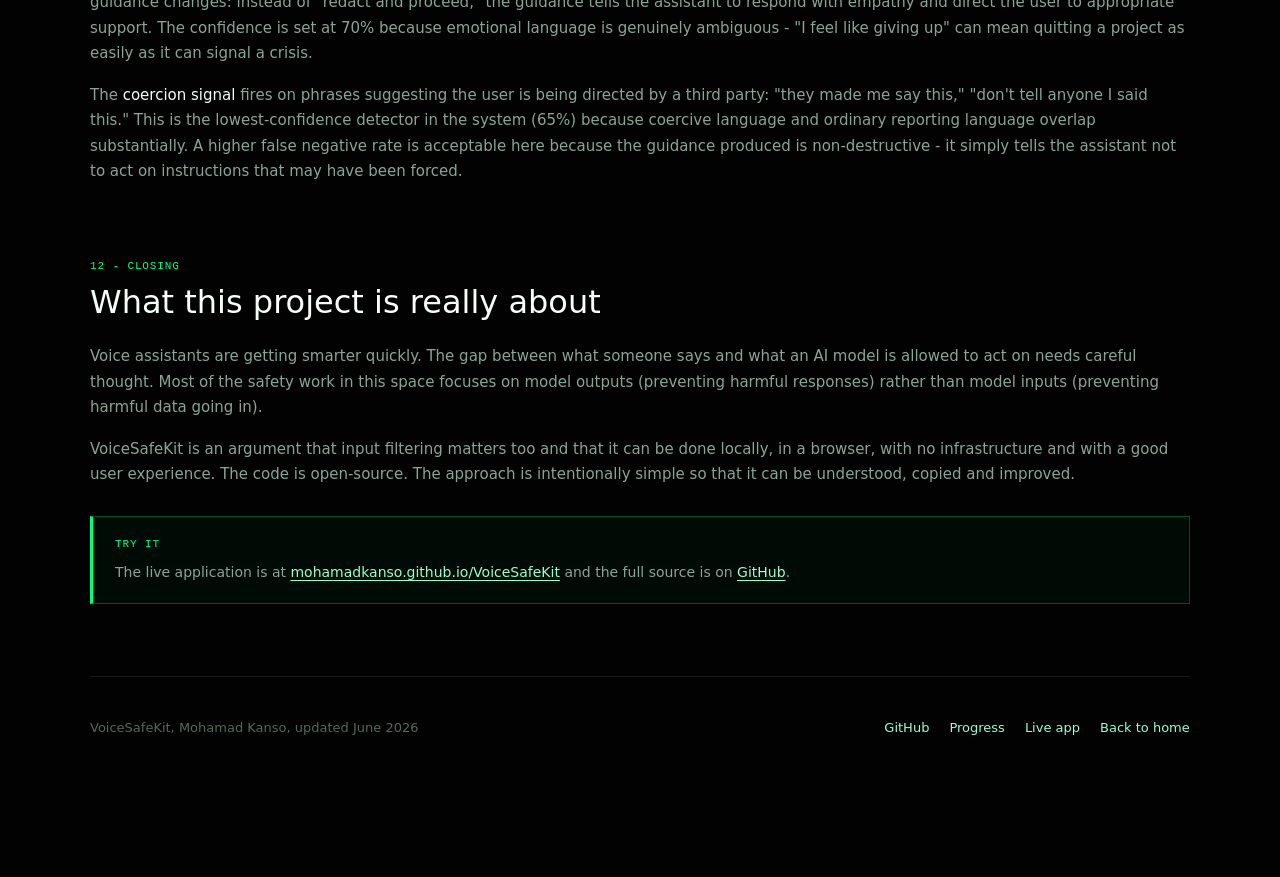
==== commit e2e196c0: "Document export encryption build details" ====
--- a/docs/paper.html
+++ b/docs/paper.html
@@ -996,6 +996,10 @@
       <p><strong>Why client-side everything?</strong> The thesis of the project is that sensitive voice data should not leave the device unless it has been checked and cleaned. If the checking itself required sending data to a server, the whole premise would collapse. Everything runs locally by design.</p>
 
       <p><strong>Why encrypt saved exports?</strong> The filter has to read plain text while it is checking the transcript. That part happens in memory. Saved files are different. They can include the redaction map, which may contain the exact email address, SSN or account number that was removed from the safe transcript. Browser exports now use the Web Crypto API to save encrypted JSON. The Python CLI uses AES-256-GCM through the <code>cryptography</code> package. TLS/HTTPS is still useful when data travels over a network, but it does not encrypt a file sitting on disk.</p>
+
+      <p><strong>How the export encryption was built.</strong> The analysis engine was left unchanged: it still produces the same structured result with <code>decision</code>, <code>findings</code>, <code>safe_transcript</code> and <code>redaction_map</code>. The encryption layer sits after analysis, at the moment a user chooses to save the result. That keeps detection simple while making the saved artifact safer.</p>
+
+      <p>In the browser, the Export JSON button requires a local export key, derives an AES-GCM key through Web Crypto and saves only the encrypted bundle. In the CLI, <code>--out</code> writes encrypted files by default using <code>VOICESAFEKIT_EXPORT_KEY</code>. The explicit <code>--plain-out</code> option is kept for local debugging, and <code>voicesafekit decrypt</code> restores an encrypted export when the same passphrase is available. Tests cover the round trip and confirm that sensitive redaction-map values are not visible in the stored JSON.</p>
     </div>
 
     <!-- Section 7: Limitations -->
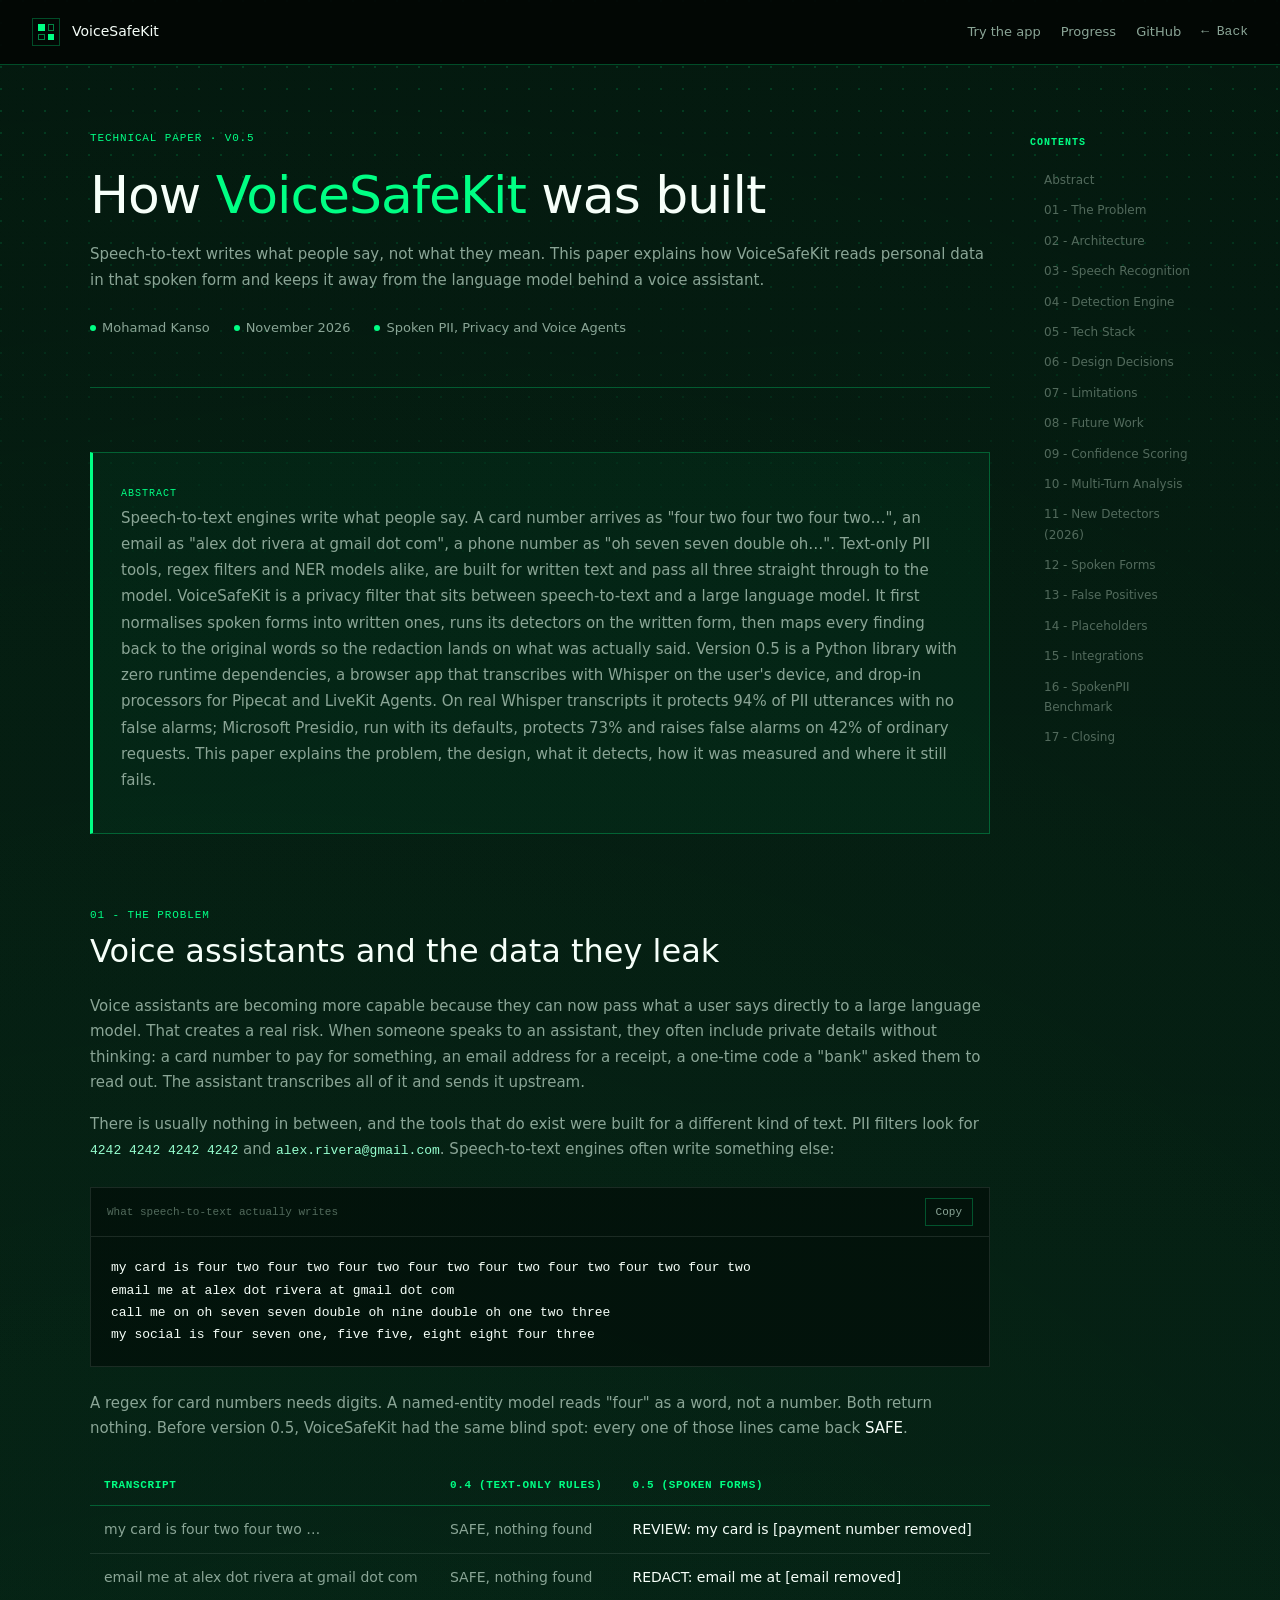
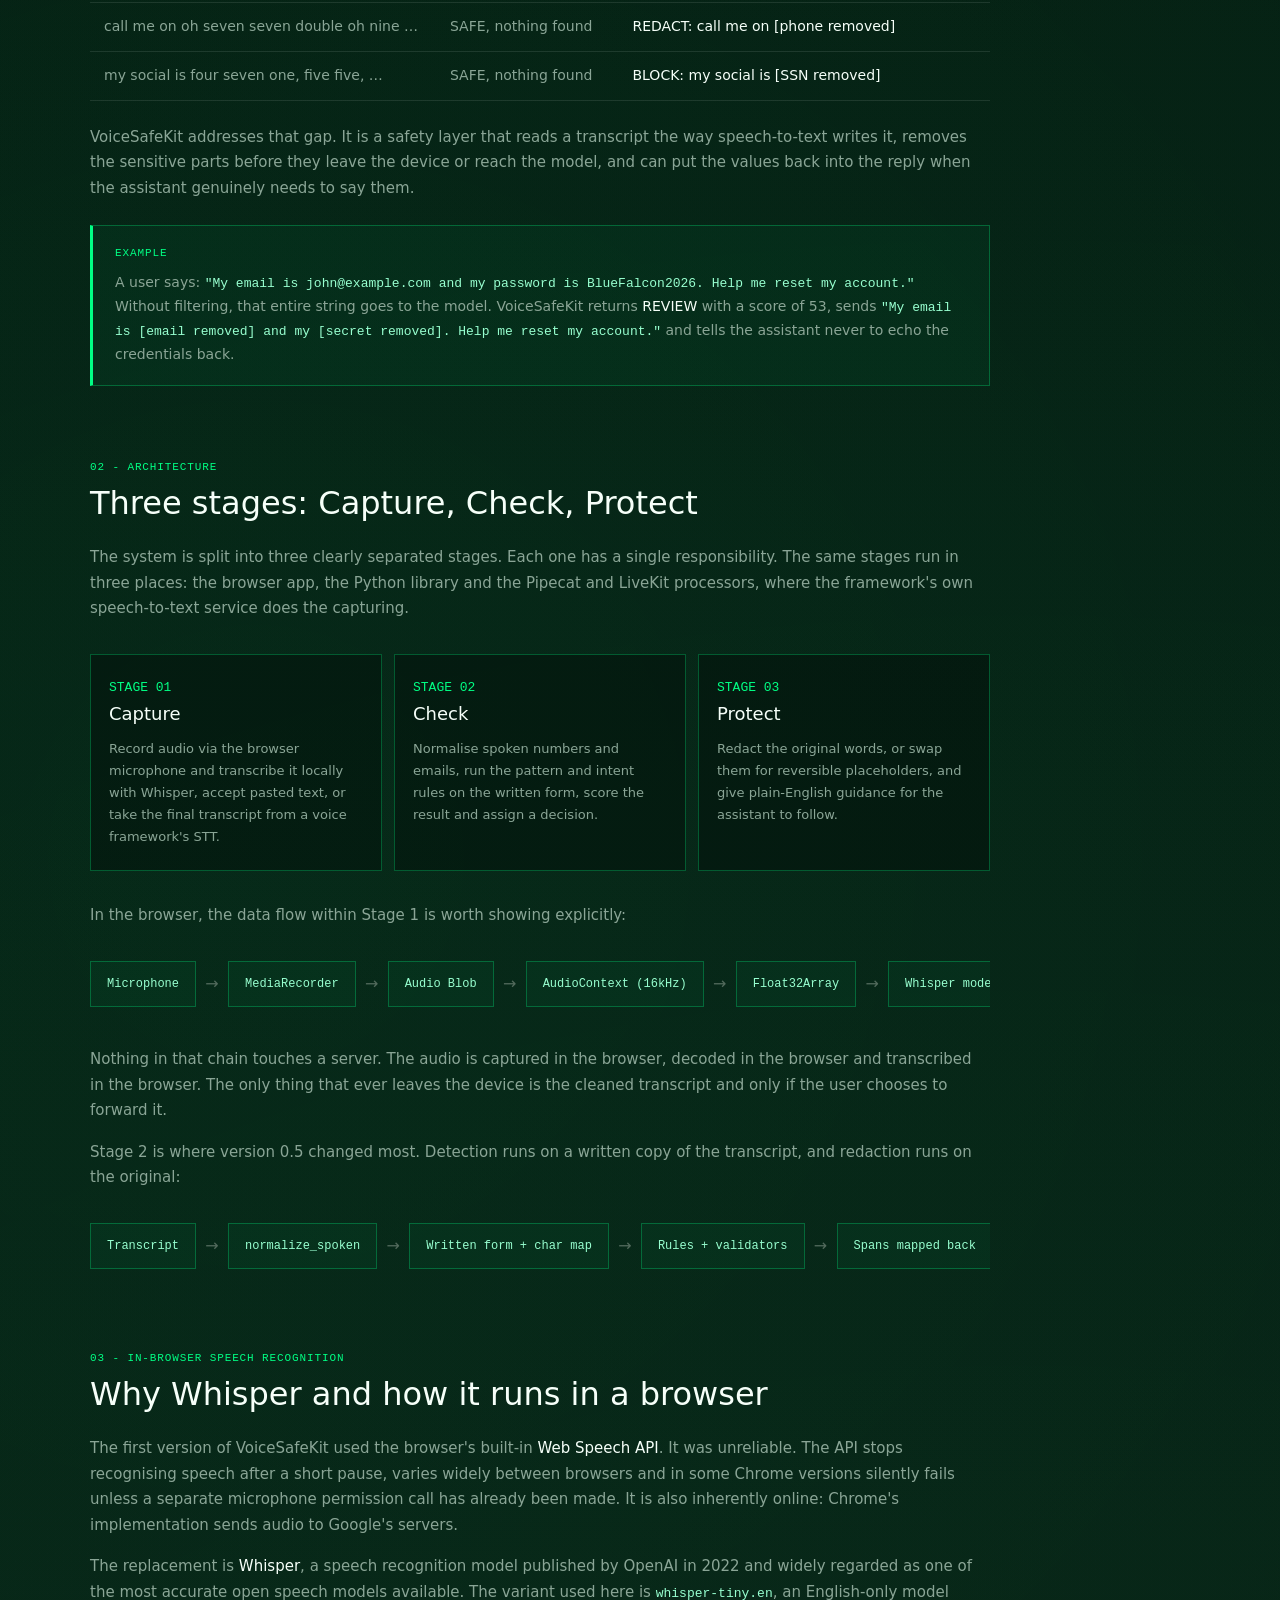
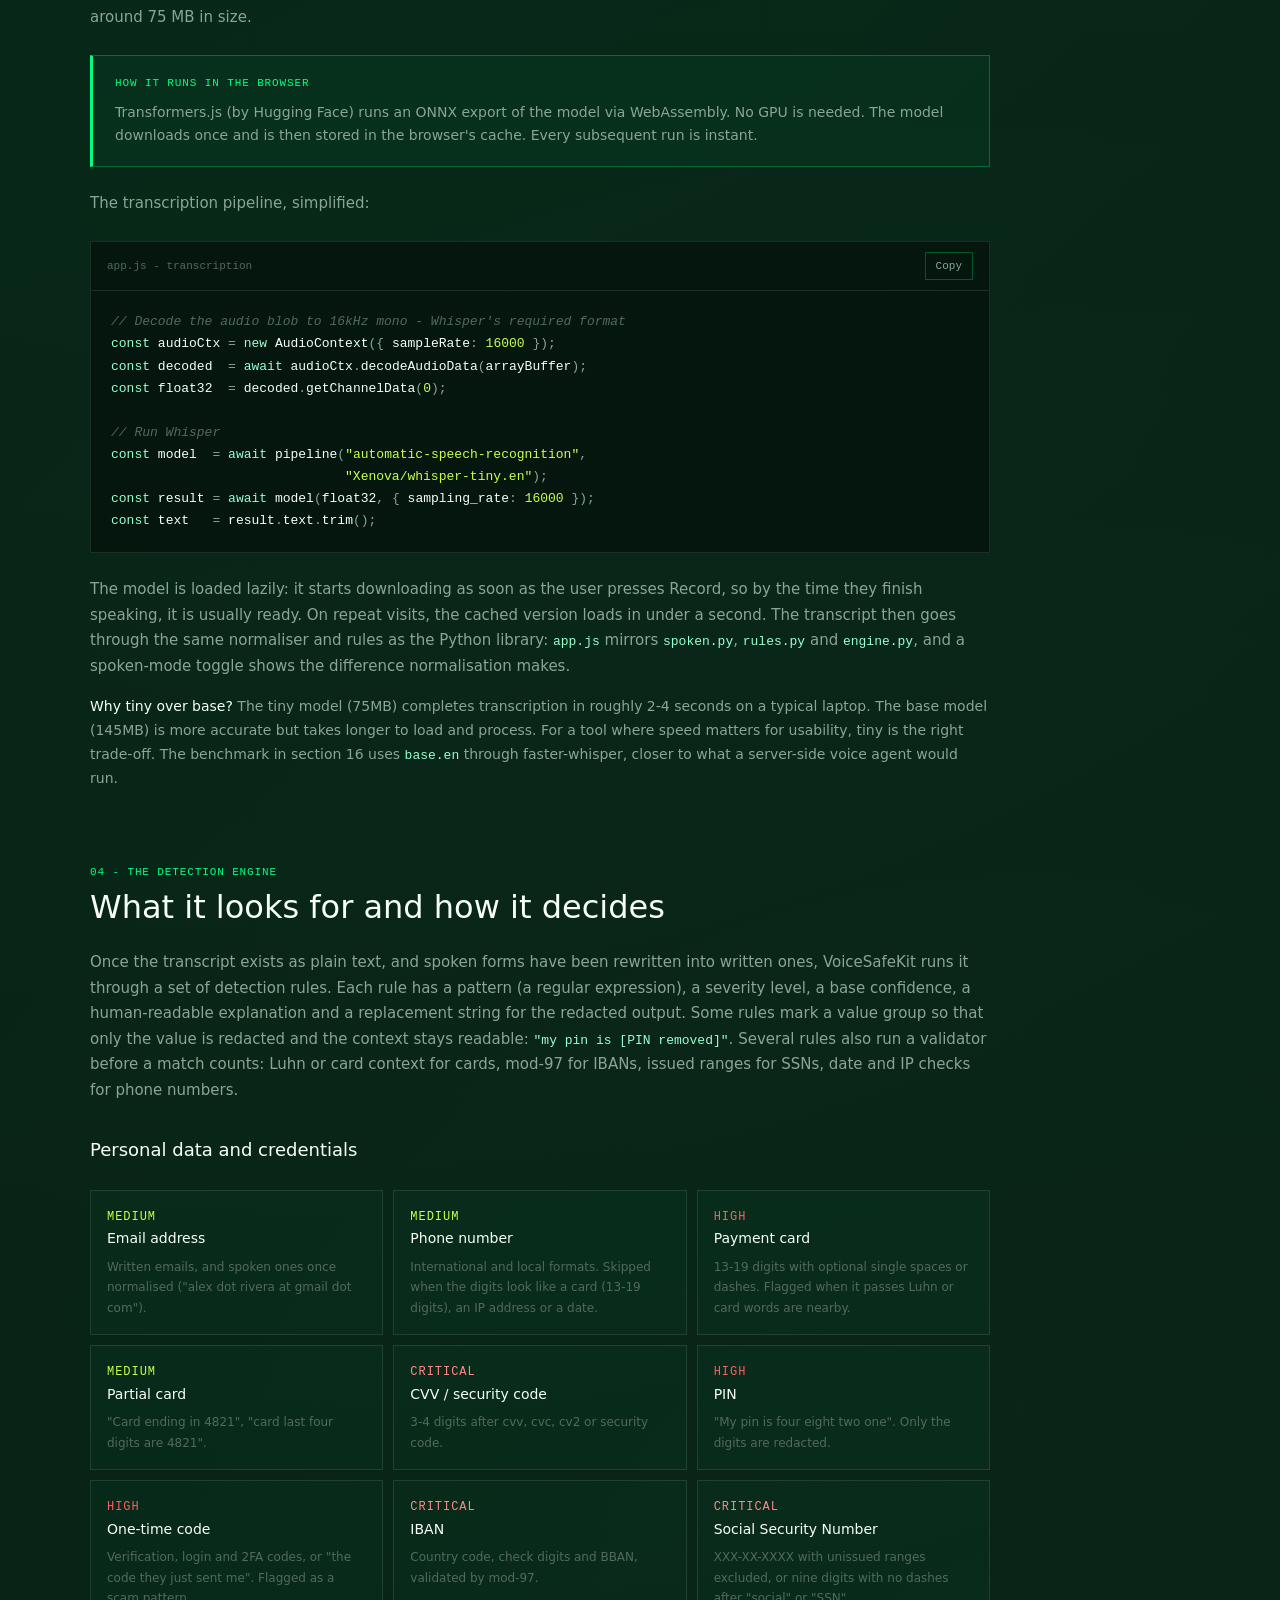
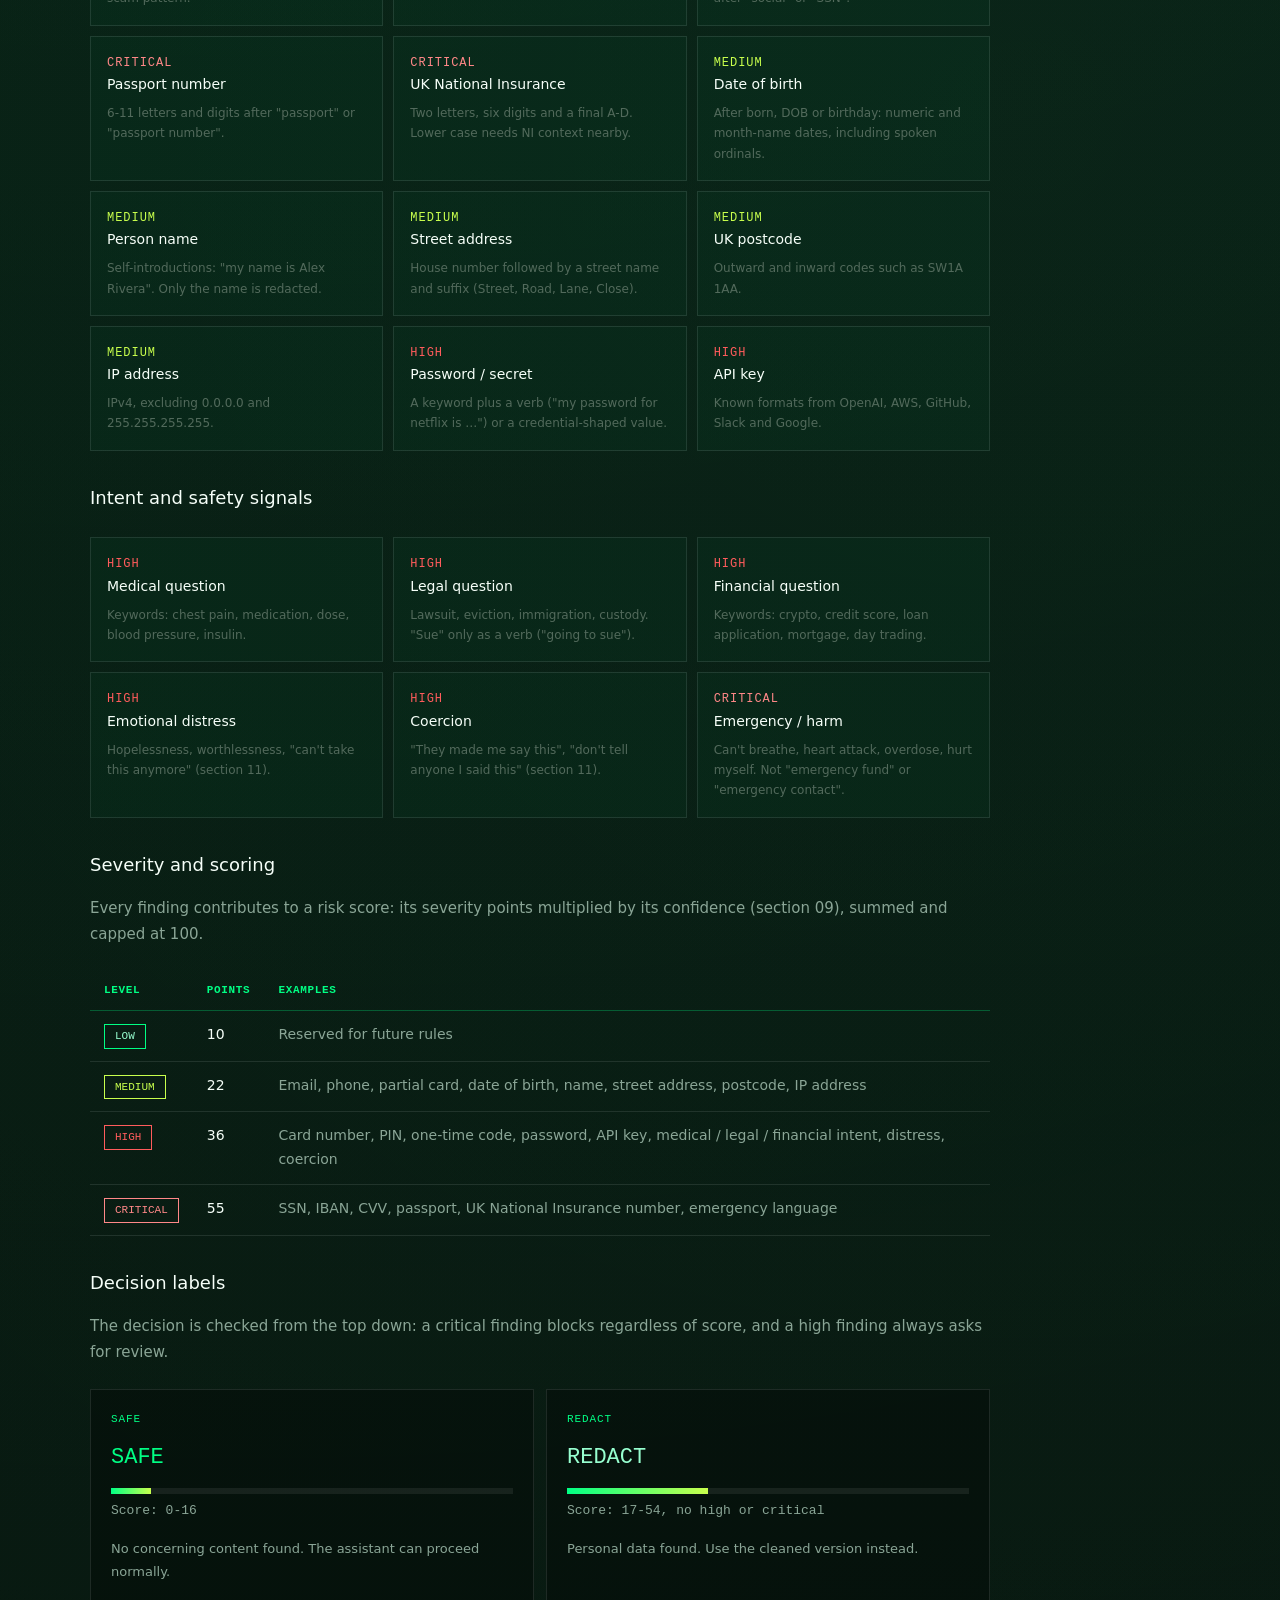
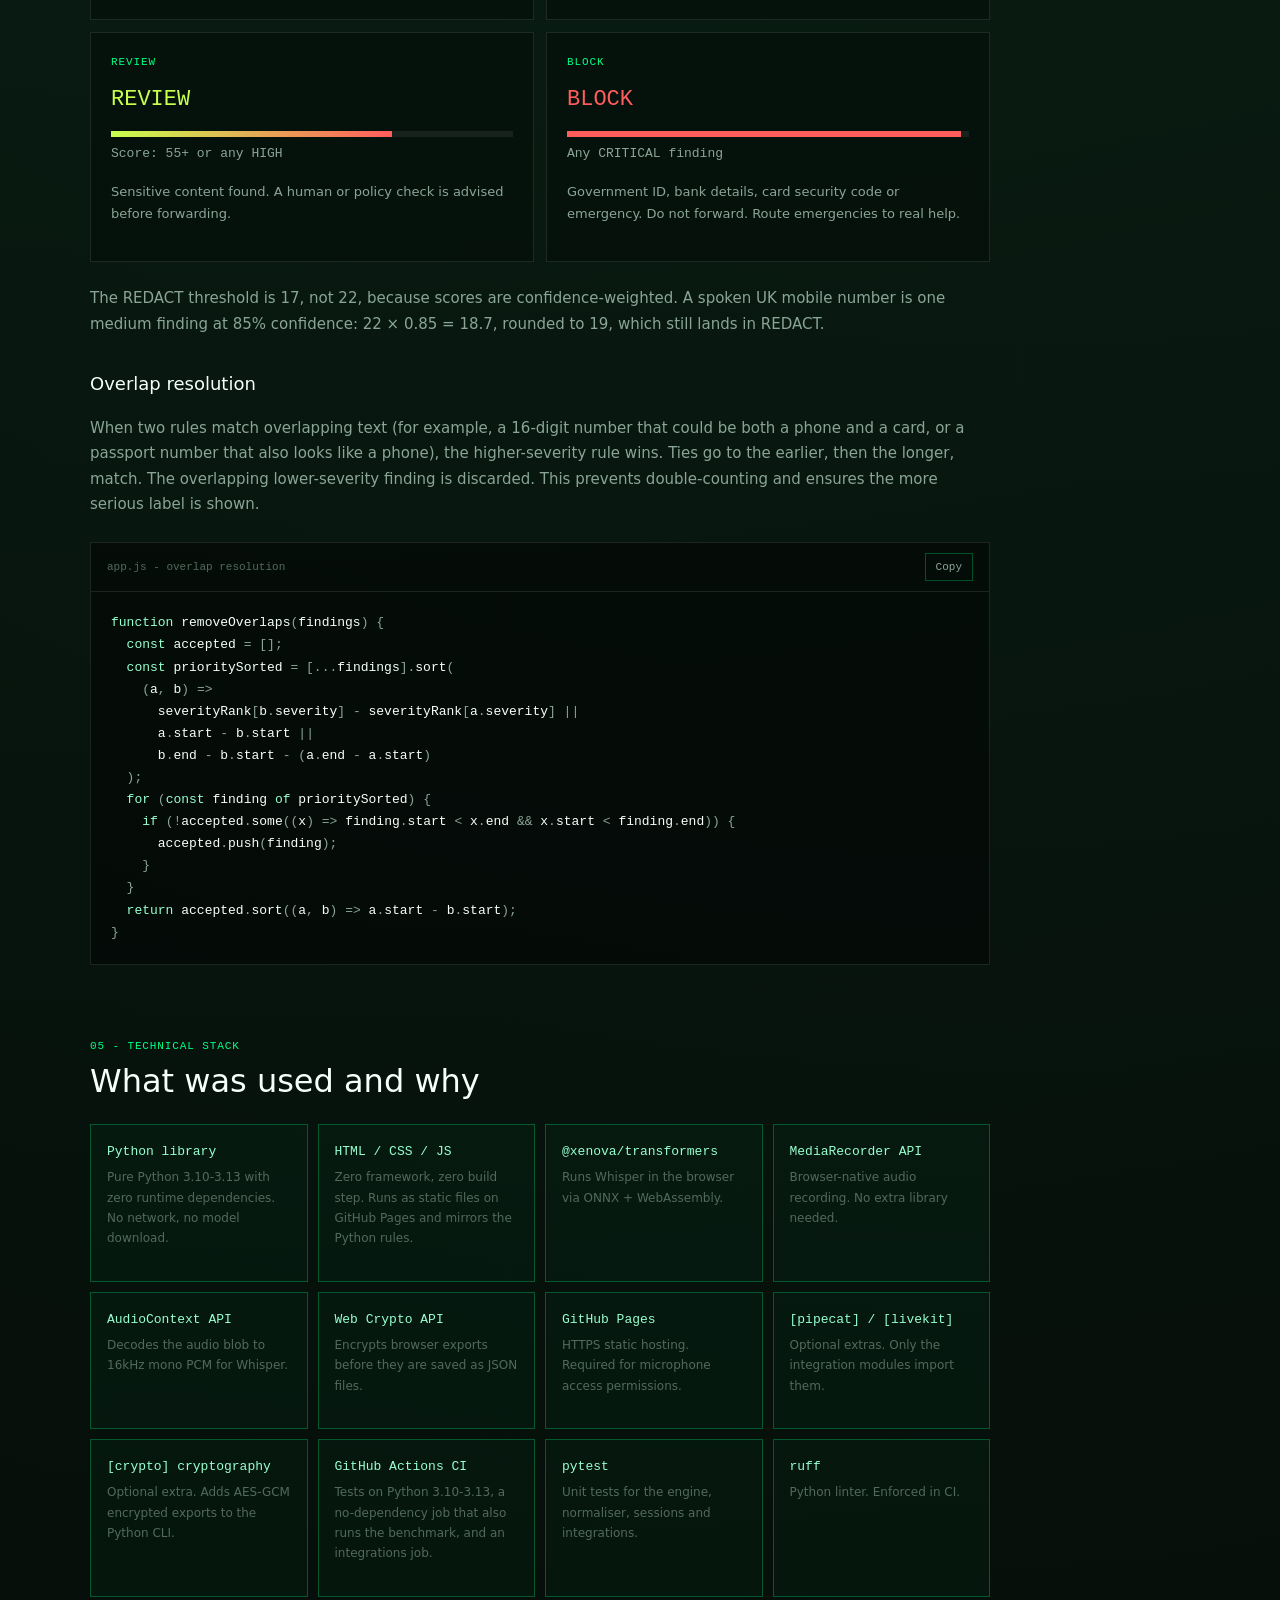
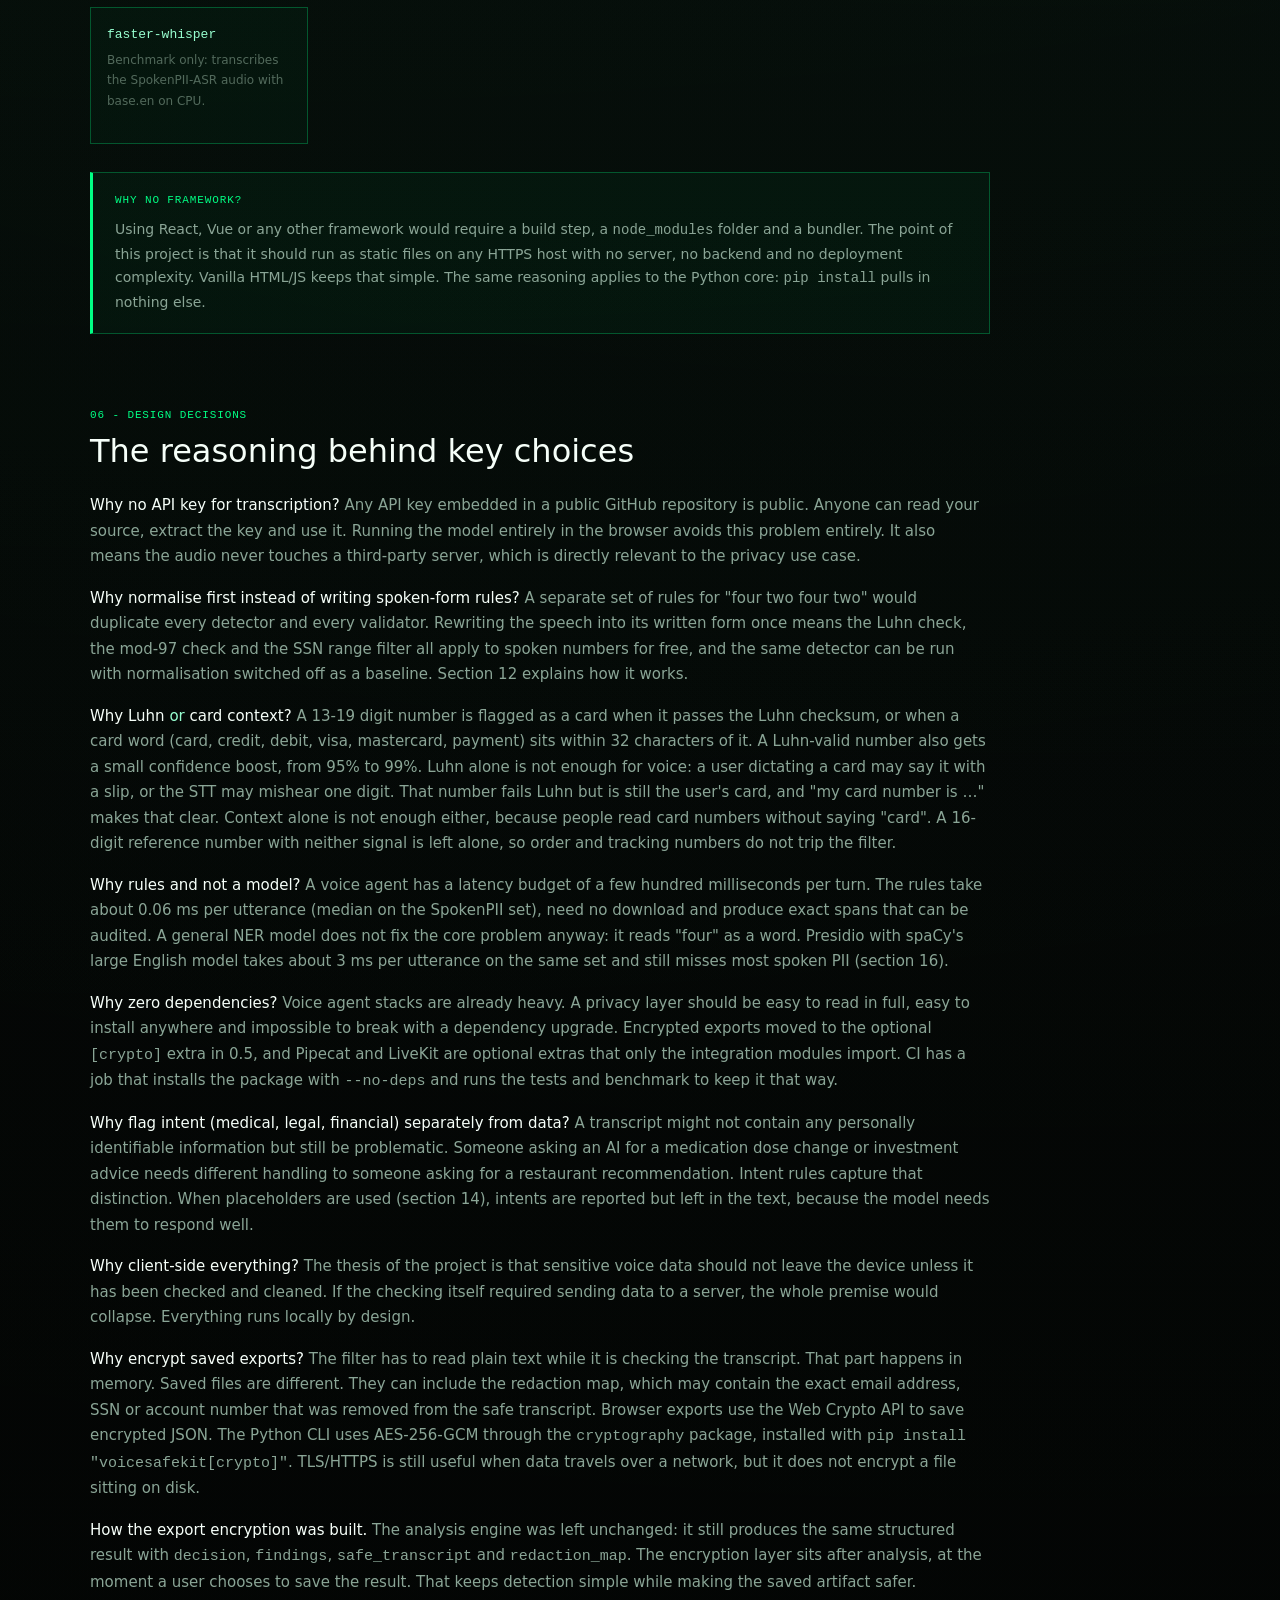
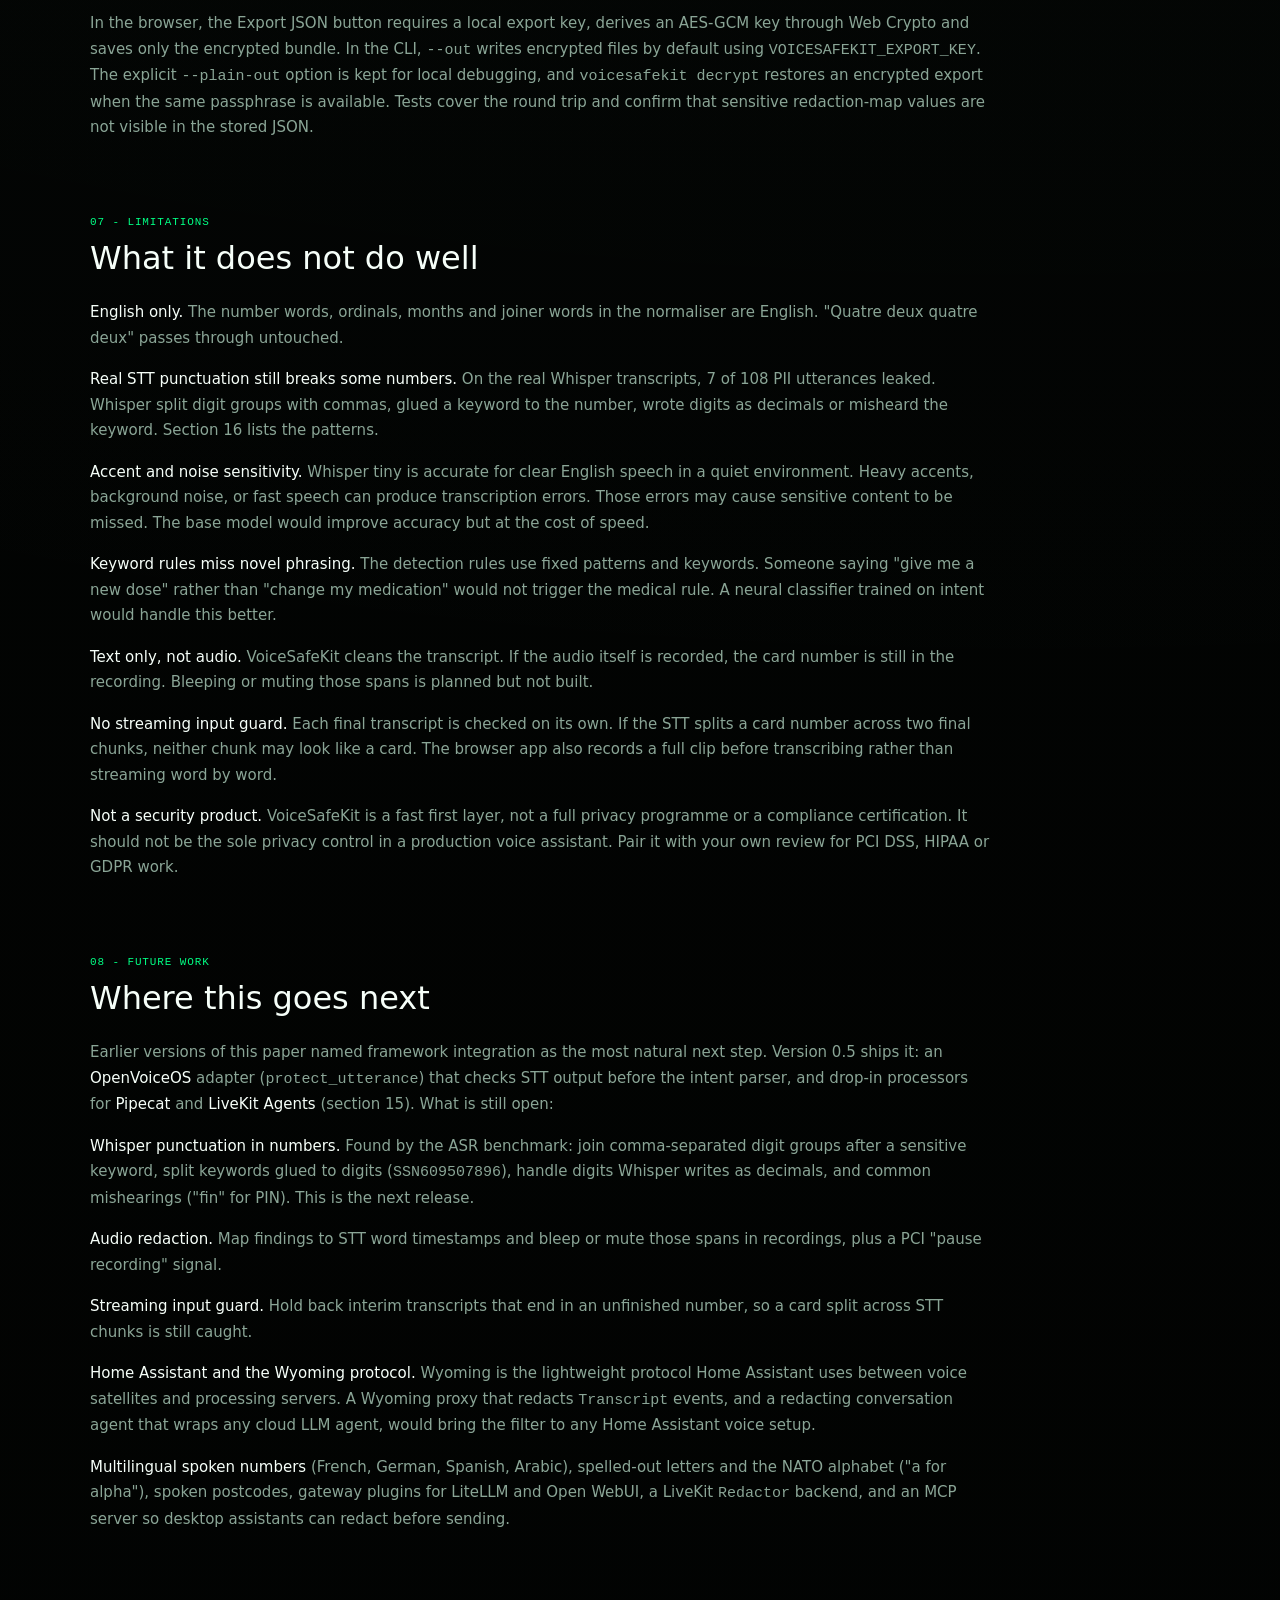
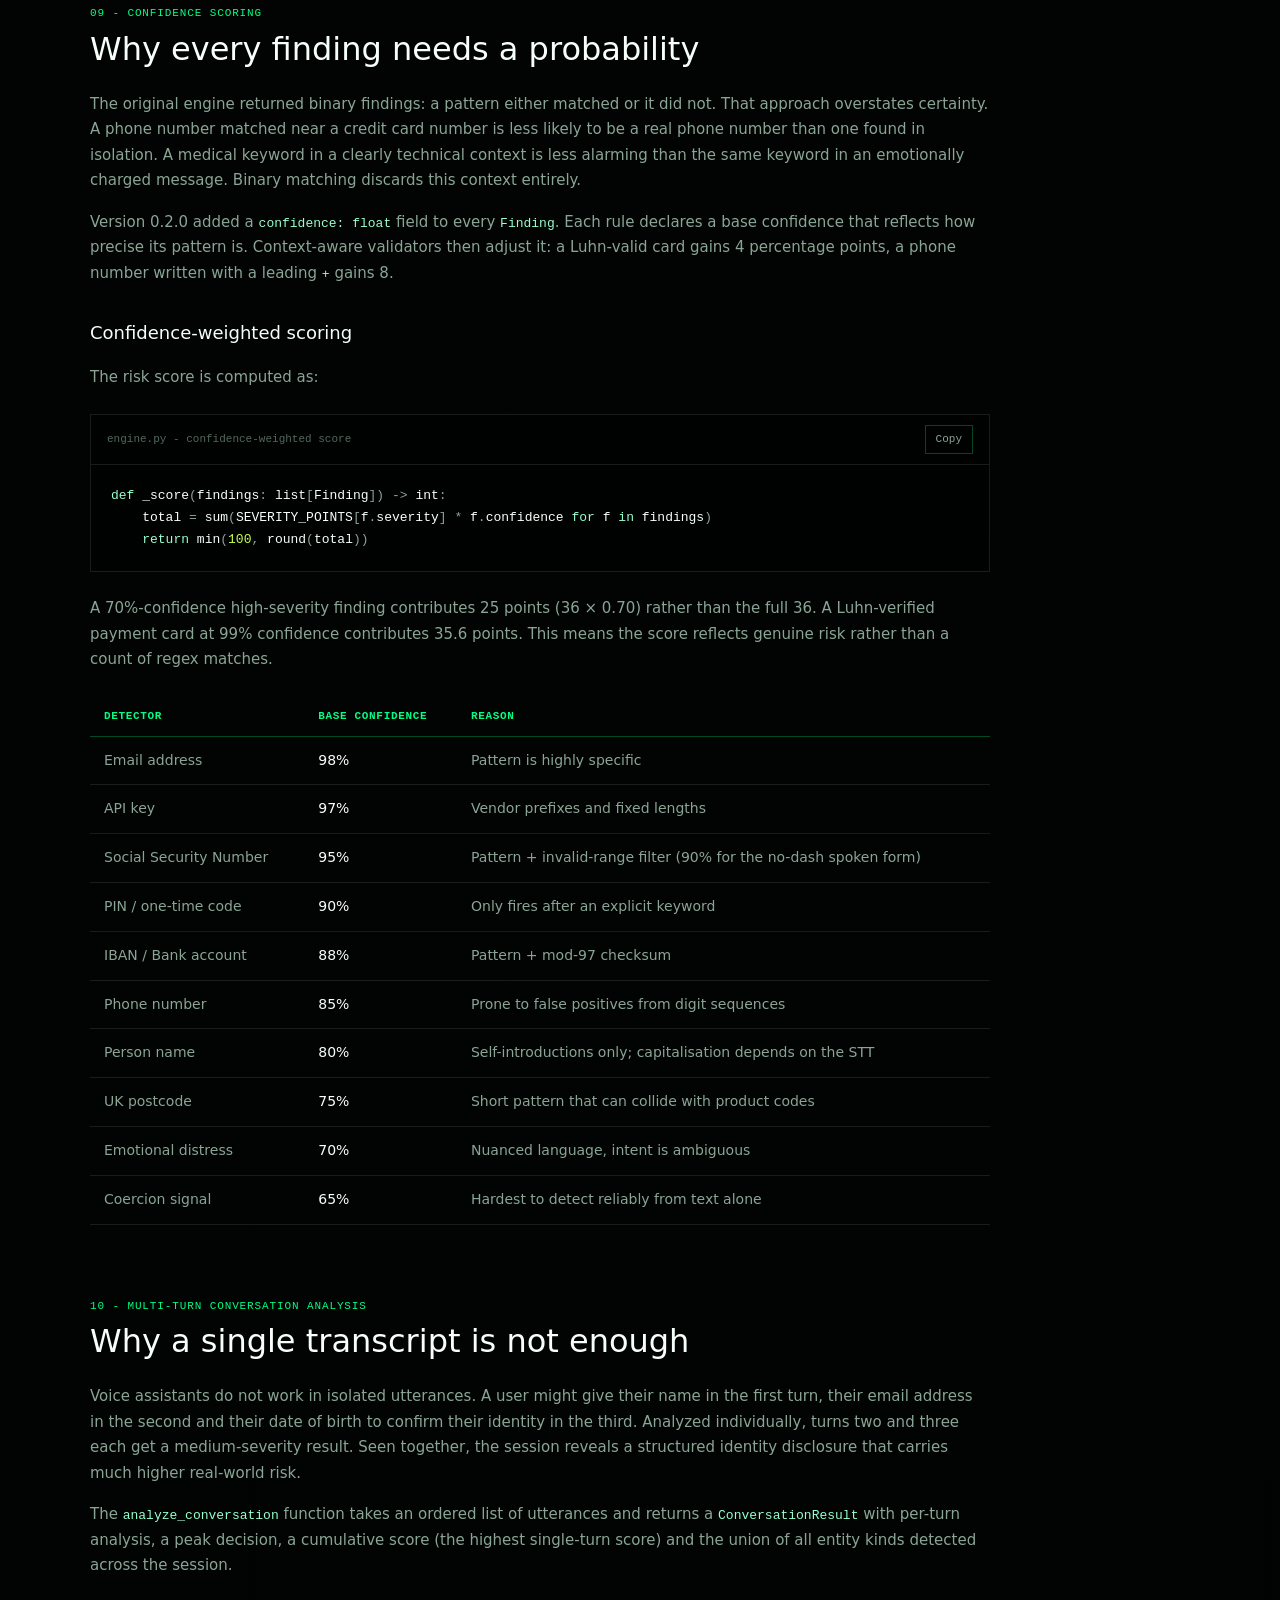
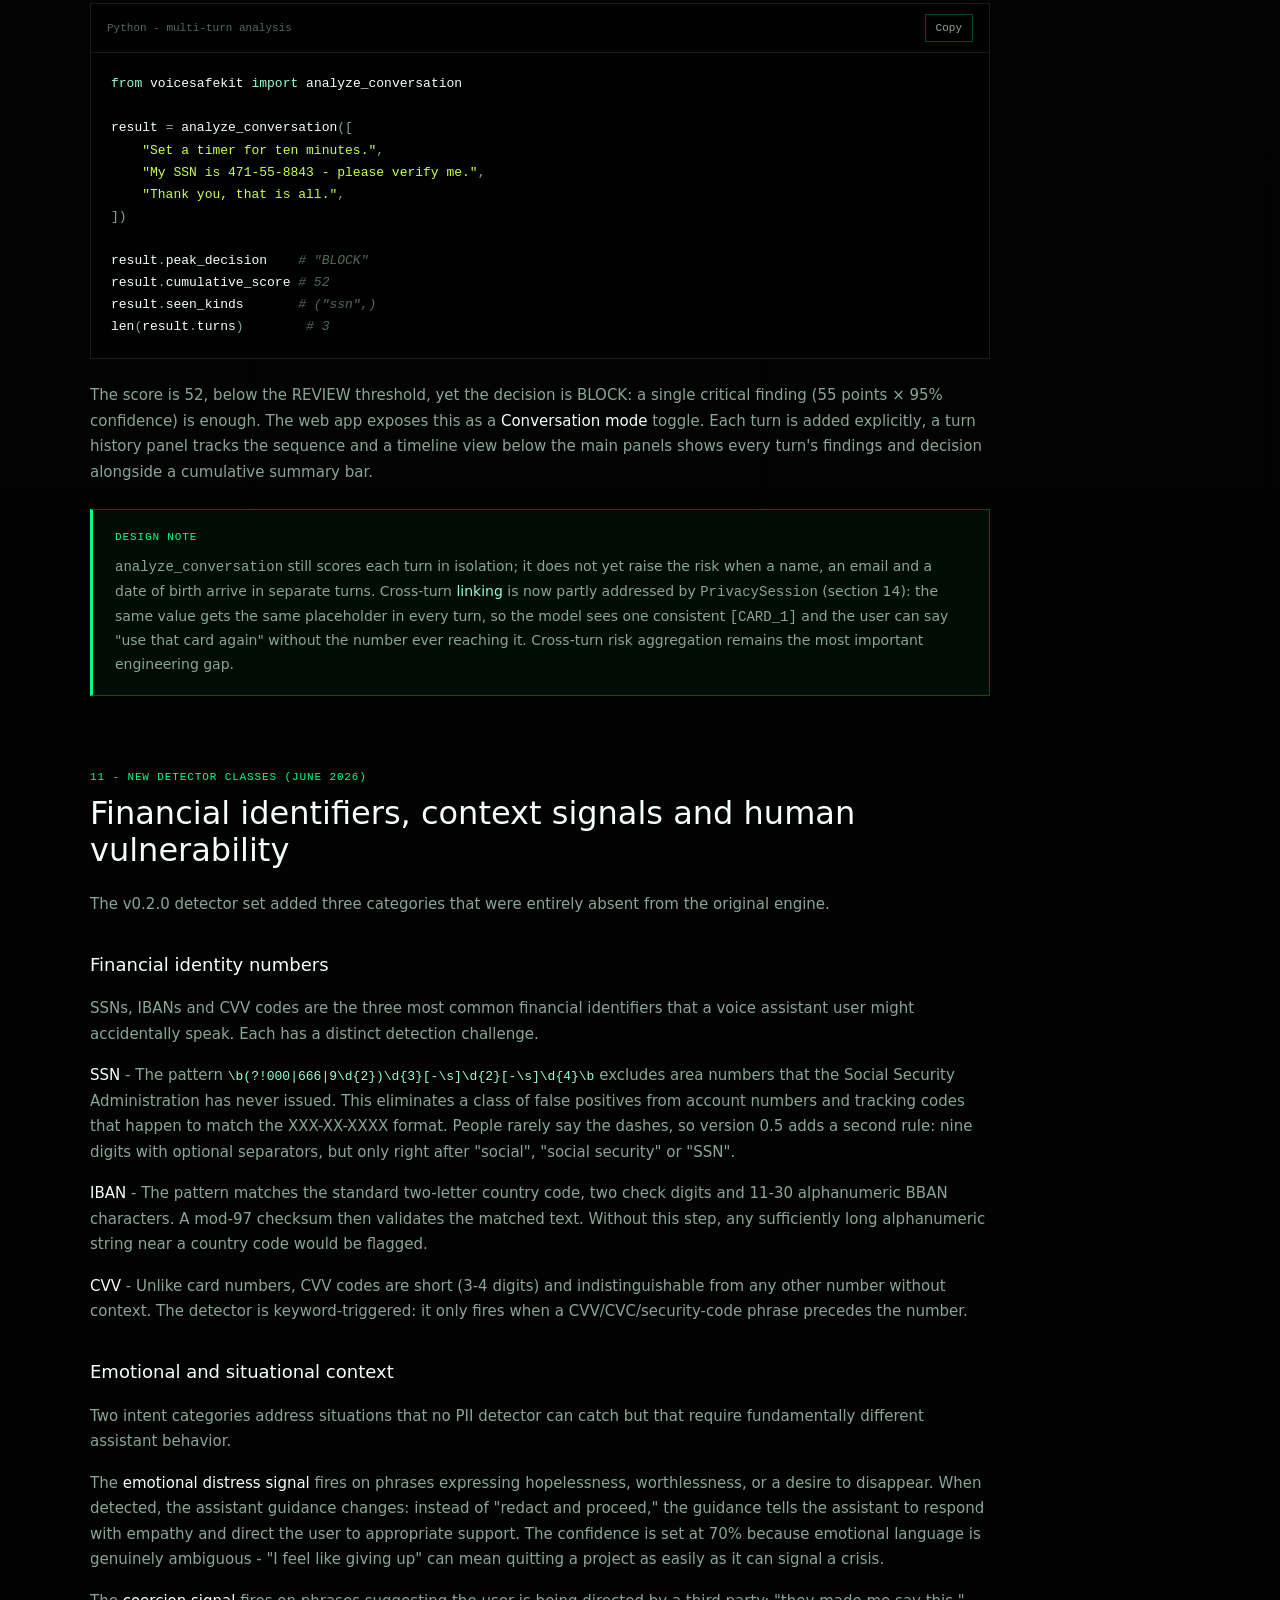
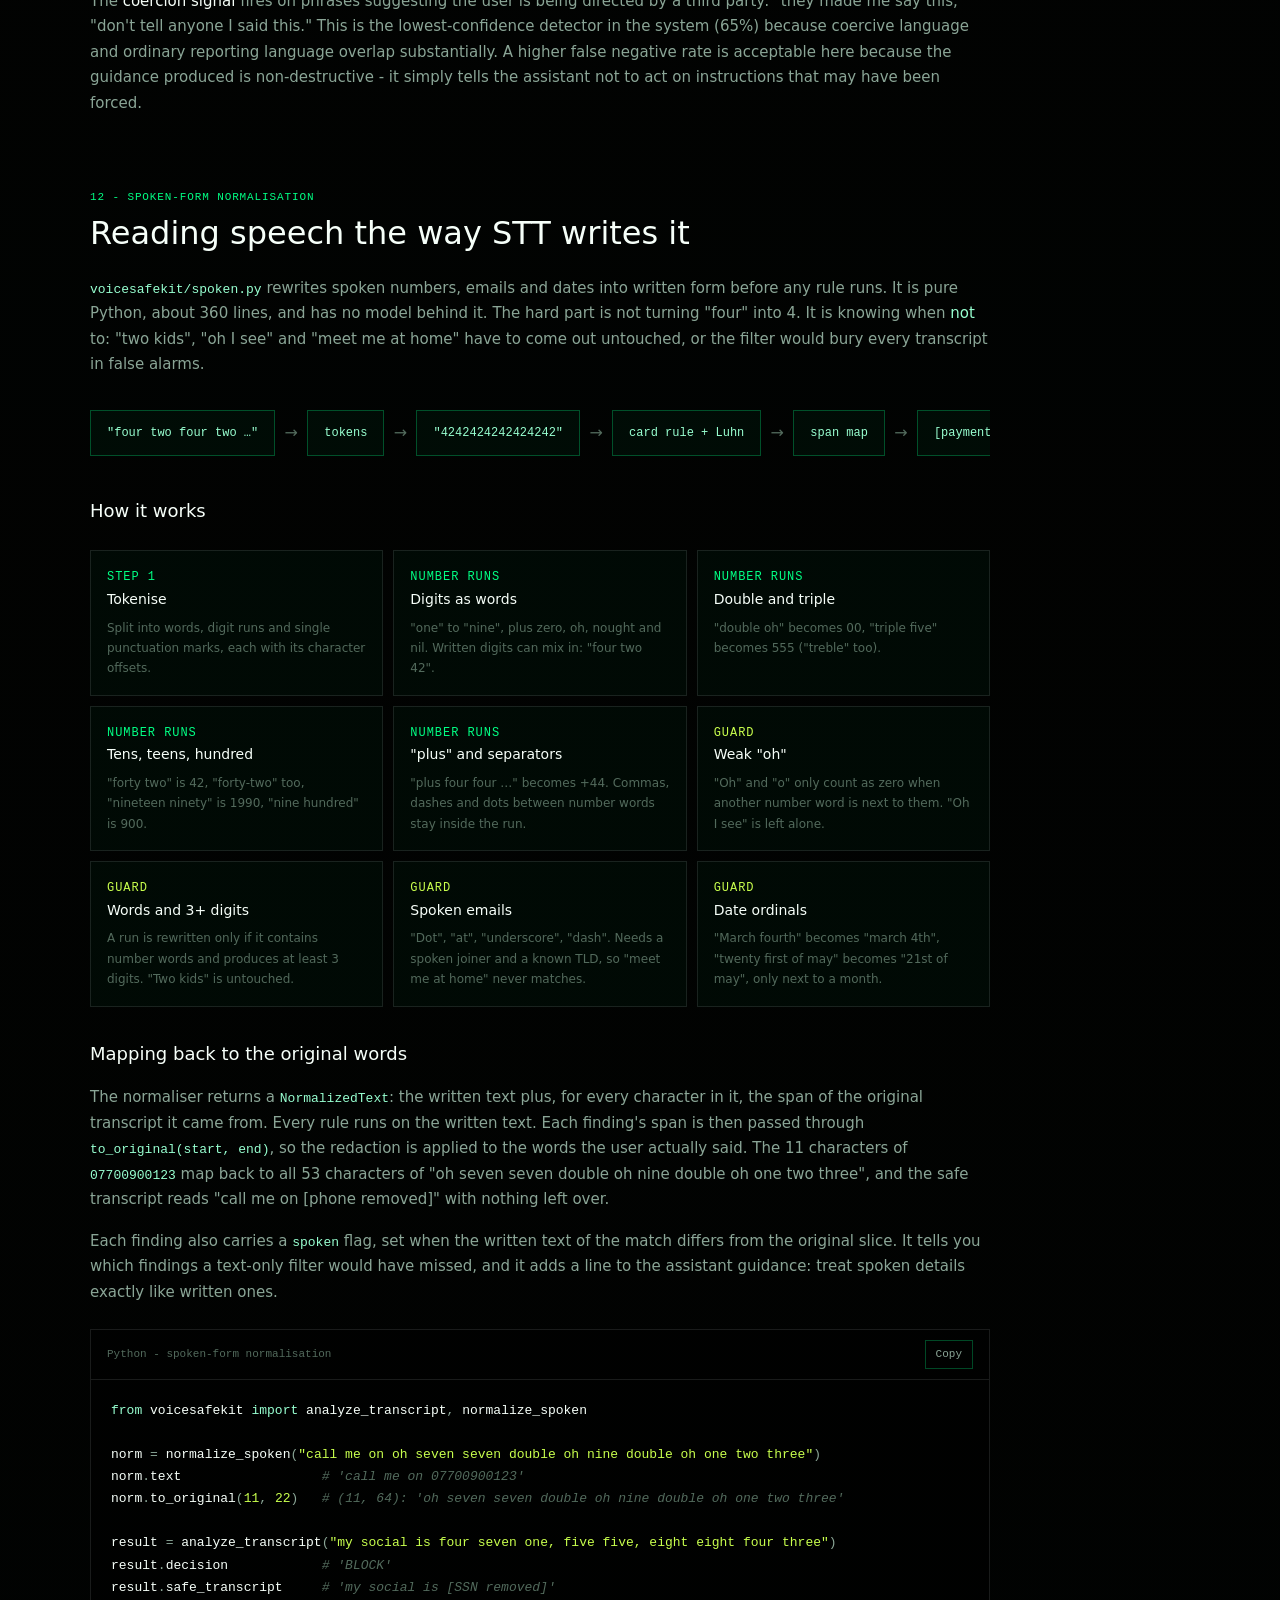
==== commit c5f661ce: "Site and docs for v0.5: paper, progress, homepage, screenshots - Paper: v0.5 thesis, corrected thres" ====
--- a/docs/paper.html
+++ b/docs/paper.html
@@ -4,7 +4,7 @@
   <meta charset="utf-8">
   <meta name="viewport" content="width=device-width, initial-scale=1">
   <title>How VoiceSafeKit Works - Technical Paper</title>
-  <meta name="description" content="A technical walkthrough of how VoiceSafeKit was built: in-browser Whisper transcription, privacy rule detection and client-side AI safety filtering.">
+  <meta name="description" content="A technical walkthrough of VoiceSafeKit 0.5: spoken-form PII detection for speech-to-text transcripts, reversible placeholders, Pipecat and LiveKit integrations, and the SpokenPII benchmark.">
   <link rel="icon" href="data:image/svg+xml,%3Csvg xmlns='http://www.w3.org/2000/svg' viewBox='0 0 32 32'%3E%3Crect width='32' height='32' fill='%23030504'/%3E%3Cpath d='M7 8h18v16H7z' fill='none' stroke='%2300ff84' stroke-width='2'/%3E%3C/svg%3E">
   <style>
     :root {
@@ -198,6 +198,7 @@
     /* Sections */
     .section {
       margin-bottom: 72px;
+      scroll-margin-top: 80px; /* Contents links land below the sticky top bar */
       opacity: 0;
       transform: translateY(22px);
       transition: opacity 0.55s ease, transform 0.55s ease;
@@ -607,10 +608,15 @@
         border-left-color: var(--green);
       }
 
-      .page-wrap { width: auto; min-width: 0; padding-right: 0; }
+      /* margin: 0 lets the grid item stretch to its column; auto margins sized it to its widest flow diagram */
+      .page-wrap { width: auto; min-width: 0; padding-right: 0; margin: 0; }
     }
 
     @media (max-width: 640px) {
+      .topbar { padding: 14px 16px; gap: 12px; }
+      .topbar nav { gap: 12px; }
+      .severity-table { display: block; overflow-x: auto; font-size: 13px; }
+      .severity-table th, .severity-table td { padding: 10px; }
       .arch-diagram { grid-template-columns: 1fr; }
       .score-demo { grid-template-columns: 1fr; }
     }
@@ -640,15 +646,15 @@
 
     <!-- Paper header -->
     <div class="paper-header">
-      <p class="paper-label">Technical paper</p>
+      <p class="paper-label">Technical paper &middot; v0.5</p>
       <h1 class="paper-title">How <em>VoiceSafeKit</em> was built</h1>
       <p style="color: var(--muted); font-size: 15px; margin-top: 14px;">
-        A walkthrough of the design, reasoning and technical choices behind a browser-based privacy filter for voice assistant transcripts.
+        Speech-to-text writes what people say, not what they mean. This paper explains how VoiceSafeKit reads personal data in that spoken form and keeps it away from the language model behind a voice assistant.
       </p>
       <div class="paper-meta">
         <span><span class="meta-dot"></span>Mohamad Kanso</span>
-        <span><span class="meta-dot"></span>2026</span>
-        <span><span class="meta-dot"></span>Client-side AI, Privacy and Voice Assistants</span>
+        <span><span class="meta-dot"></span>November 2026</span>
+        <span><span class="meta-dot"></span>Spoken PII, Privacy and Voice Agents</span>
       </div>
     </div>
 
@@ -656,7 +662,7 @@
     <div class="abstract-box section" id="abstract">
       <span class="abstract-label">Abstract</span>
       <p>
-        VoiceSafeKit is a privacy filter that sits between a voice assistant and a large language model. It records audio in the browser, transcribes it with a Whisper speech model running on the user's device, then checks the text for sensitive information before it can be sent to an AI. The project is a static web app with a mirrored Python package for CLI and server-side use. This paper explains the problem it solves, how it was designed, what it detects and why those choices were made.
+        Speech-to-text engines write what people say. A card number arrives as "four two four two four two&hellip;", an email as "alex dot rivera at gmail dot com", a phone number as "oh seven seven double oh&hellip;". Text-only PII tools, regex filters and NER models alike, are built for written text and pass all three straight through to the model. VoiceSafeKit is a privacy filter that sits between speech-to-text and a large language model. It first normalises spoken forms into written ones, runs its detectors on the written form, then maps every finding back to the original words so the redaction lands on what was actually said. Version 0.5 is a Python library with zero runtime dependencies, a browser app that transcribes with Whisper on the user's device, and drop-in processors for Pipecat and LiveKit Agents. On real Whisper transcripts it protects 94% of PII utterances with no false alarms; Microsoft Presidio, run with its defaults, protects 73% and raises false alarms on 42% of ordinary requests. This paper explains the problem, the design, what it detects, how it was measured and where it still fails.
       </p>
     </div>
 
@@ -665,20 +671,48 @@
       <p class="section-num">01 - The Problem</p>
       <h2 class="section-title">Voice assistants and the data they leak</h2>
       <p>
-        Voice assistants are becoming more capable because they can now pass what a user says directly to a large language model. That creates a real risk. When someone speaks to an assistant, they often include private details without thinking: an email address, a phone number, a password reset flow, a medical question. The assistant records all of it and sends it upstream.
-      </p>
-      <p>
-        There is usually nothing in between. The raw transcript goes to a cloud model, often unfiltered. Most developers building voice assistants focus on intent detection and response quality. Privacy filtering at the speech input layer is rarely a priority and off-the-shelf solutions for it are almost non-existent.
-      </p>
-      <p>
-        VoiceSafeKit addresses that gap. It is a safety layer that checks what was said before it leaves the device.
+        Voice assistants are becoming more capable because they can now pass what a user says directly to a large language model. That creates a real risk. When someone speaks to an assistant, they often include private details without thinking: a card number to pay for something, an email address for a receipt, a one-time code a "bank" asked them to read out. The assistant transcribes all of it and sends it upstream.
+      </p>
+      <p>
+        There is usually nothing in between, and the tools that do exist were built for a different kind of text. PII filters look for <code style="color: var(--green-2); font-size: 13px;">4242 4242 4242 4242</code> and <code style="color: var(--green-2); font-size: 13px;">alex.rivera@gmail.com</code>. Speech-to-text engines often write something else:
+      </p>
+
+      <div class="code-block">
+        <div class="code-block-header">
+          <span>What speech-to-text actually writes</span>
+          <button class="copy-btn" onclick="copyCode(this)">Copy</button>
+        </div>
+        <pre class="code"><span class="n">my card is four two four two four two four two four two four two four two four two</span>
+<span class="n">email me at alex dot rivera at gmail dot com</span>
+<span class="n">call me on oh seven seven double oh nine double oh one two three</span>
+<span class="n">my social is four seven one, five five, eight eight four three</span></pre>
+      </div>
+
+      <p>
+        A regex for card numbers needs digits. A named-entity model reads "four" as a word, not a number. Both return nothing. Before version 0.5, VoiceSafeKit had the same blind spot: every one of those lines came back <strong>SAFE</strong>.
+      </p>
+
+      <table class="severity-table">
+        <thead>
+          <tr><th>Transcript</th><th>0.4 (text-only rules)</th><th>0.5 (spoken forms)</th></tr>
+        </thead>
+        <tbody>
+          <tr><td>my card is four two four two &hellip;</td><td>SAFE, nothing found</td><td style="color: var(--text);">REVIEW: my card is [payment number removed]</td></tr>
+          <tr><td>email me at alex dot rivera at gmail dot com</td><td>SAFE, nothing found</td><td style="color: var(--text);">REDACT: email me at [email removed]</td></tr>
+          <tr><td>call me on oh seven seven double oh nine &hellip;</td><td>SAFE, nothing found</td><td style="color: var(--text);">REDACT: call me on [phone removed]</td></tr>
+          <tr><td>my social is four seven one, five five, &hellip;</td><td>SAFE, nothing found</td><td style="color: var(--text);">BLOCK: my social is [SSN removed]</td></tr>
+        </tbody>
+      </table>
+
+      <p>
+        VoiceSafeKit addresses that gap. It is a safety layer that reads a transcript the way speech-to-text writes it, removes the sensitive parts before they leave the device or reach the model, and can put the values back into the reply when the assistant genuinely needs to say them.
       </p>
 
       <div class="callout">
         <span class="callout-icon">Example</span>
         <p>
           A user says: <strong style="color: var(--green-2); font-family: monospace; font-size: 13px;">"My email is john@example.com and my password is BlueFalcon2026. Help me reset my account."</strong>
-          Without filtering, that entire string goes to the model. VoiceSafeKit flags the email and password, produces a redacted version and tells the assistant not to echo the credentials back.
+          Without filtering, that entire string goes to the model. VoiceSafeKit returns <strong>REVIEW</strong> with a score of 53, sends <strong style="color: var(--green-2); font-family: monospace; font-size: 13px;">"My email is [email removed] and my [secret removed]. Help me reset my account."</strong> and tells the assistant never to echo the credentials back.
         </p>
       </div>
     </div>
@@ -688,28 +722,28 @@
       <p class="section-num">02 - Architecture</p>
       <h2 class="section-title">Three stages: Capture, Check, Protect</h2>
       <p>
-        The system is split into three clearly separated stages. Each one has a single responsibility.
+        The system is split into three clearly separated stages. Each one has a single responsibility. The same stages run in three places: the browser app, the Python library and the Pipecat and LiveKit processors, where the framework's own speech-to-text service does the capturing.
       </p>
 
       <div class="arch-diagram">
         <div class="arch-step">
           <p class="arch-step-num">STAGE 01</p>
           <h3>Capture</h3>
-          <p>Record audio via the browser microphone, transcribe it locally using Whisper, or accept pasted text.</p>
+          <p>Record audio via the browser microphone and transcribe it locally with Whisper, accept pasted text, or take the final transcript from a voice framework's STT.</p>
         </div>
         <div class="arch-step">
           <p class="arch-step-num">STAGE 02</p>
           <h3>Check</h3>
-          <p>Run the transcript through a set of pattern rules. Score the result. Assign a decision label.</p>
+          <p>Normalise spoken numbers and emails, run the pattern and intent rules on the written form, score the result and assign a decision.</p>
         </div>
         <div class="arch-step">
           <p class="arch-step-num">STAGE 03</p>
           <h3>Protect</h3>
-          <p>Produce a redacted transcript and plain-English guidance for the assistant to follow.</p>
-        </div>
-      </div>
-
-      <p>The data flow within Stage 1 is worth showing explicitly:</p>
+          <p>Redact the original words, or swap them for reversible placeholders, and give plain-English guidance for the assistant to follow.</p>
+        </div>
+      </div>
+
+      <p>In the browser, the data flow within Stage 1 is worth showing explicitly:</p>
 
       <div class="flow-diagram">
         <div class="flow-node">Microphone</div>
@@ -730,6 +764,22 @@
       <p>
         Nothing in that chain touches a server. The audio is captured in the browser, decoded in the browser and transcribed in the browser. The only thing that ever leaves the device is the cleaned transcript and only if the user chooses to forward it.
       </p>
+
+      <p>Stage 2 is where version 0.5 changed most. Detection runs on a written copy of the transcript, and redaction runs on the original:</p>
+
+      <div class="flow-diagram">
+        <div class="flow-node">Transcript</div>
+        <div class="flow-arrow">&#8594;</div>
+        <div class="flow-node">normalize_spoken</div>
+        <div class="flow-arrow">&#8594;</div>
+        <div class="flow-node">Written form + char map</div>
+        <div class="flow-arrow">&#8594;</div>
+        <div class="flow-node">Rules + validators</div>
+        <div class="flow-arrow">&#8594;</div>
+        <div class="flow-node">Spans mapped back</div>
+        <div class="flow-arrow">&#8594;</div>
+        <div class="flow-node">Original words redacted</div>
+      </div>
     </div>
 
     <!-- Section 3: Whisper -->
@@ -746,7 +796,7 @@
       <div class="callout">
         <span class="callout-icon">How it runs in the browser</span>
         <p>
-          Transformers.js (by Hugging Face) compiles the model to ONNX format and runs it via WebAssembly. No GPU is needed. The model downloads once and is then stored permanently in the browser's IndexedDB cache. Every subsequent run is instant.
+          Transformers.js (by Hugging Face) runs an ONNX export of the model via WebAssembly. No GPU is needed. The model downloads once and is then stored in the browser's cache. Every subsequent run is instant.
         </p>
       </div>
 
@@ -770,11 +820,11 @@
       </div>
 
       <p>
-        The model is loaded lazily: it starts downloading as soon as the user presses Record, so by the time they finish speaking, it is usually ready. On repeat visits, the cached version loads in under a second.
+        The model is loaded lazily: it starts downloading as soon as the user presses Record, so by the time they finish speaking, it is usually ready. On repeat visits, the cached version loads in under a second. The transcript then goes through the same normaliser and rules as the Python library: <code style="color: var(--green-2); font-size: 13px;">app.js</code> mirrors <code style="color: var(--green-2); font-size: 13px;">spoken.py</code>, <code style="color: var(--green-2); font-size: 13px;">rules.py</code> and <code style="color: var(--green-2); font-size: 13px;">engine.py</code>, and a spoken-mode toggle shows the difference normalisation makes.
       </p>
 
       <p style="color: var(--muted); font-size: 14px;">
-        <strong>Why tiny over base?</strong> The tiny model (75MB) completes transcription in roughly 2-4 seconds on a typical laptop. The base model (145MB) is more accurate but takes longer to load and process. For a tool where speed matters for usability, tiny is the right trade-off.
+        <strong>Why tiny over base?</strong> The tiny model (75MB) completes transcription in roughly 2-4 seconds on a typical laptop. The base model (145MB) is more accurate but takes longer to load and process. For a tool where speed matters for usability, tiny is the right trade-off. The benchmark in section 16 uses <code style="color: var(--green-2); font-size: 13px;">base.en</code> through faster-whisper, closer to what a server-side voice agent would run.
       </p>
     </div>
 
@@ -783,59 +833,141 @@
       <p class="section-num">04 - The Detection Engine</p>
       <h2 class="section-title">What it looks for and how it decides</h2>
       <p>
-        Once the transcript exists as plain text, VoiceSafeKit runs it through a set of detection rules. Each rule has a pattern (a regular expression), a severity level, a human-readable explanation and a replacement string for the redacted output.
-      </p>
+        Once the transcript exists as plain text, and spoken forms have been rewritten into written ones, VoiceSafeKit runs it through a set of detection rules. Each rule has a pattern (a regular expression), a severity level, a base confidence, a human-readable explanation and a replacement string for the redacted output. Some rules mark a value group so that only the value is redacted and the context stays readable: <strong style="color: var(--green-2); font-family: monospace; font-size: 13px;">"my pin is [PIN removed]"</strong>. Several rules also run a validator before a match counts: Luhn or card context for cards, mod-97 for IBANs, issued ranges for SSNs, date and IP checks for phone numbers.
+      </p>
+
+      <h3 style="font-size: 18px; font-weight: 420; margin: 32px 0 16px; color: var(--text);">Personal data and credentials</h3>
 
       <div class="rule-grid">
         <div class="rule-card">
           <p class="rule-card-kind medium">Medium</p>
           <h4>Email address</h4>
-          <p>Standard RFC-compliant email pattern.</p>
+          <p>Written emails, and spoken ones once normalised ("alex dot rivera at gmail dot com").</p>
         </div>
         <div class="rule-card">
           <p class="rule-card-kind medium">Medium</p>
           <h4>Phone number</h4>
-          <p>International and local formats. Rejects 13+ digit sequences to avoid clashing with card numbers.</p>
+          <p>International and local formats. Skipped when the digits look like a card (13-19 digits), an IP address or a date.</p>
         </div>
         <div class="rule-card">
           <p class="rule-card-kind high">High</p>
           <h4>Payment card</h4>
-          <p>13-19 digit groups with optional spaces or dashes.</p>
+          <p>13-19 digits with optional single spaces or dashes. Flagged when it passes Luhn or card words are nearby.</p>
+        </div>
+        <div class="rule-card">
+          <p class="rule-card-kind medium">Medium</p>
+          <h4>Partial card</h4>
+          <p>"Card ending in 4821", "card last four digits are 4821".</p>
+        </div>
+        <div class="rule-card">
+          <p class="rule-card-kind critical">Critical</p>
+          <h4>CVV / security code</h4>
+          <p>3-4 digits after cvv, cvc, cv2 or security code.</p>
+        </div>
+        <div class="rule-card">
+          <p class="rule-card-kind high">High</p>
+          <h4>PIN</h4>
+          <p>"My pin is four eight two one". Only the digits are redacted.</p>
+        </div>
+        <div class="rule-card">
+          <p class="rule-card-kind high">High</p>
+          <h4>One-time code</h4>
+          <p>Verification, login and 2FA codes, or "the code they just sent me". Flagged as a scam pattern.</p>
+        </div>
+        <div class="rule-card">
+          <p class="rule-card-kind critical">Critical</p>
+          <h4>IBAN</h4>
+          <p>Country code, check digits and BBAN, validated by mod-97.</p>
+        </div>
+        <div class="rule-card">
+          <p class="rule-card-kind critical">Critical</p>
+          <h4>Social Security Number</h4>
+          <p>XXX-XX-XXXX with unissued ranges excluded, or nine digits with no dashes after "social" or "SSN".</p>
+        </div>
+        <div class="rule-card">
+          <p class="rule-card-kind critical">Critical</p>
+          <h4>Passport number</h4>
+          <p>6-11 letters and digits after "passport" or "passport number".</p>
+        </div>
+        <div class="rule-card">
+          <p class="rule-card-kind critical">Critical</p>
+          <h4>UK National Insurance</h4>
+          <p>Two letters, six digits and a final A-D. Lower case needs NI context nearby.</p>
+        </div>
+        <div class="rule-card">
+          <p class="rule-card-kind medium">Medium</p>
+          <h4>Date of birth</h4>
+          <p>After born, DOB or birthday: numeric and month-name dates, including spoken ordinals.</p>
+        </div>
+        <div class="rule-card">
+          <p class="rule-card-kind medium">Medium</p>
+          <h4>Person name</h4>
+          <p>Self-introductions: "my name is Alex Rivera". Only the name is redacted.</p>
+        </div>
+        <div class="rule-card">
+          <p class="rule-card-kind medium">Medium</p>
+          <h4>Street address</h4>
+          <p>House number followed by a street name and suffix (Street, Road, Lane, Close).</p>
+        </div>
+        <div class="rule-card">
+          <p class="rule-card-kind medium">Medium</p>
+          <h4>UK postcode</h4>
+          <p>Outward and inward codes such as SW1A 1AA.</p>
+        </div>
+        <div class="rule-card">
+          <p class="rule-card-kind medium">Medium</p>
+          <h4>IP address</h4>
+          <p>IPv4, excluding 0.0.0.0 and 255.255.255.255.</p>
         </div>
         <div class="rule-card">
           <p class="rule-card-kind high">High</p>
           <h4>Password / secret</h4>
-          <p>Keyword-triggered: "password is", "token:", "api key =".</p>
-        </div>
-        <div class="rule-card">
-          <p class="rule-card-kind medium">Medium</p>
-          <h4>Street address</h4>
-          <p>Number followed by street name suffix.</p>
-        </div>
+          <p>A keyword plus a verb ("my password for netflix is &hellip;") or a credential-shaped value.</p>
+        </div>
+        <div class="rule-card">
+          <p class="rule-card-kind high">High</p>
+          <h4>API key</h4>
+          <p>Known formats from OpenAI, AWS, GitHub, Slack and Google.</p>
+        </div>
+      </div>
+
+      <h3 style="font-size: 18px; font-weight: 420; margin: 32px 0 16px; color: var(--text);">Intent and safety signals</h3>
+
+      <div class="rule-grid">
         <div class="rule-card">
           <p class="rule-card-kind high">High</p>
           <h4>Medical question</h4>
-          <p>Keywords: chest pain, medication, dose, blood pressure.</p>
+          <p>Keywords: chest pain, medication, dose, blood pressure, insulin.</p>
         </div>
         <div class="rule-card">
           <p class="rule-card-kind high">High</p>
           <h4>Legal question</h4>
-          <p>Keywords: lawsuit, eviction, immigration, legal advice.</p>
+          <p>Lawsuit, eviction, immigration, custody. "Sue" only as a verb ("going to sue").</p>
         </div>
         <div class="rule-card">
           <p class="rule-card-kind high">High</p>
           <h4>Financial question</h4>
-          <p>Keywords: crypto, credit score, loan application, mortgage.</p>
+          <p>Keywords: crypto, credit score, loan application, mortgage, day trading.</p>
+        </div>
+        <div class="rule-card">
+          <p class="rule-card-kind high">High</p>
+          <h4>Emotional distress</h4>
+          <p>Hopelessness, worthlessness, "can't take this anymore" (section 11).</p>
+        </div>
+        <div class="rule-card">
+          <p class="rule-card-kind high">High</p>
+          <h4>Coercion</h4>
+          <p>"They made me say this", "don't tell anyone I said this" (section 11).</p>
         </div>
         <div class="rule-card">
           <p class="rule-card-kind critical">Critical</p>
           <h4>Emergency / harm</h4>
-          <p>Keywords: can't breathe, heart attack, overdose, hurt myself.</p>
+          <p>Can't breathe, heart attack, overdose, hurt myself. Not "emergency fund" or "emergency contact".</p>
         </div>
       </div>
 
       <h3 style="font-size: 18px; font-weight: 420; margin: 32px 0 16px; color: var(--text);">Severity and scoring</h3>
-      <p>Every finding contributes to a risk score. The score is additive, capped at 100.</p>
+      <p>Every finding contributes to a risk score: its severity points multiplied by its confidence (section 09), summed and capped at 100.</p>
 
       <table class="severity-table">
         <thead>
@@ -854,37 +986,38 @@
           <tr>
             <td><span class="sev-pill medium">MEDIUM</span></td>
             <td style="color: var(--text);">22</td>
-            <td>Email, phone number, street address</td>
+            <td>Email, phone, partial card, date of birth, name, street address, postcode, IP address</td>
           </tr>
           <tr>
             <td><span class="sev-pill high">HIGH</span></td>
             <td style="color: var(--text);">36</td>
-            <td>Password, card number, medical / legal / financial intent</td>
+            <td>Card number, PIN, one-time code, password, API key, medical / legal / financial intent, distress, coercion</td>
           </tr>
           <tr>
             <td><span class="sev-pill critical">CRITICAL</span></td>
             <td style="color: var(--text);">55</td>
-            <td>Emergency language, immediate harm</td>
+            <td>SSN, IBAN, CVV, passport, UK National Insurance number, emergency language</td>
           </tr>
         </tbody>
       </table>
 
       <h3 style="font-size: 18px; font-weight: 420; margin: 32px 0 16px; color: var(--text);">Decision labels</h3>
+      <p>The decision is checked from the top down: a critical finding blocks regardless of score, and a high finding always asks for review.</p>
 
       <div class="score-demo">
         <div class="score-demo-card">
           <p class="label">SAFE</p>
           <p class="decision safe">SAFE</p>
-          <div class="score-bar-wrap"><div class="score-bar" data-width="12"></div></div>
-          <p class="score-num">Score: 0-21</p>
+          <div class="score-bar-wrap"><div class="score-bar" data-width="10"></div></div>
+          <p class="score-num">Score: 0-16</p>
           <p style="font-size: 13px; margin-top: 10px;">No concerning content found. The assistant can proceed normally.</p>
         </div>
         <div class="score-demo-card">
           <p class="label">REDACT</p>
           <p class="decision redact">REDACT</p>
           <div class="score-bar-wrap"><div class="score-bar" data-width="35"></div></div>
-          <p class="score-num">Score: 22-54</p>
-          <p style="font-size: 13px; margin-top: 10px;">Low-risk personal data found. Use the cleaned version instead.</p>
+          <p class="score-num">Score: 17-54, no high or critical</p>
+          <p style="font-size: 13px; margin-top: 10px;">Personal data found. Use the cleaned version instead.</p>
         </div>
         <div class="score-demo-card">
           <p class="label">REVIEW</p>
@@ -898,13 +1031,17 @@
           <p class="decision block">BLOCK</p>
           <div class="score-bar-wrap"><div class="score-bar critical" data-width="98"></div></div>
           <p class="score-num">Any CRITICAL finding</p>
-          <p style="font-size: 13px; margin-top: 10px;">Emergency or immediate harm detected. Do not forward. Route to emergency help.</p>
-        </div>
-      </div>
+          <p style="font-size: 13px; margin-top: 10px;">Government ID, bank details, card security code or emergency. Do not forward. Route emergencies to real help.</p>
+        </div>
+      </div>
+
+      <p>
+        The REDACT threshold is 17, not 22, because scores are confidence-weighted. A spoken UK mobile number is one medium finding at 85% confidence: 22 &times; 0.85 = 18.7, rounded to 19, which still lands in REDACT.
+      </p>
 
       <h3 style="font-size: 18px; font-weight: 420; margin: 32px 0 16px; color: var(--text);">Overlap resolution</h3>
       <p>
-        When two rules match overlapping text (for example, a 16-digit number that could be both a phone and a card), the higher-severity rule wins. The overlapping lower-severity finding is discarded. This prevents double-counting and ensures the more serious label is shown.
+        When two rules match overlapping text (for example, a 16-digit number that could be both a phone and a card, or a passport number that also looks like a phone), the higher-severity rule wins. Ties go to the earlier, then the longer, match. The overlapping lower-severity finding is discarded. This prevents double-counting and ensures the more serious label is shown.
       </p>
 
       <div class="code-block">
@@ -914,14 +1051,18 @@
         </div>
         <pre class="code"><span class="k">function</span> <span class="n">removeOverlaps</span><span class="p">(</span><span class="n">findings</span><span class="p">) {</span>
   <span class="k">const</span> <span class="n">accepted</span> <span class="p">= [];</span>
-  <span class="n">findings</span><span class="p">.</span><span class="n">sort</span><span class="p">((</span><span class="n">a</span><span class="p">,</span> <span class="n">b</span><span class="p">) =></span>
-    <span class="n">severityRank</span><span class="p">[</span><span class="n">b</span><span class="p">.</span><span class="n">severity</span><span class="p">] -</span> <span class="n">severityRank</span><span class="p">[</span><span class="n">a</span><span class="p">.</span><span class="n">severity</span><span class="p">]</span>
+  <span class="k">const</span> <span class="n">prioritySorted</span> <span class="p">= [...</span><span class="n">findings</span><span class="p">].</span><span class="n">sort</span><span class="p">(</span>
+    <span class="p">(</span><span class="n">a</span><span class="p">,</span> <span class="n">b</span><span class="p">) =></span>
+      <span class="n">severityRank</span><span class="p">[</span><span class="n">b</span><span class="p">.</span><span class="n">severity</span><span class="p">] -</span> <span class="n">severityRank</span><span class="p">[</span><span class="n">a</span><span class="p">.</span><span class="n">severity</span><span class="p">] ||</span>
+      <span class="n">a</span><span class="p">.</span><span class="n">start</span> <span class="p">-</span> <span class="n">b</span><span class="p">.</span><span class="n">start</span> <span class="p">||</span>
+      <span class="n">b</span><span class="p">.</span><span class="n">end</span> <span class="p">-</span> <span class="n">b</span><span class="p">.</span><span class="n">start</span> <span class="p">- (</span><span class="n">a</span><span class="p">.</span><span class="n">end</span> <span class="p">-</span> <span class="n">a</span><span class="p">.</span><span class="n">start</span><span class="p">)</span>
   <span class="p">);</span>
-  <span class="k">for</span> <span class="p">(</span><span class="k">const</span> <span class="n">f</span> <span class="k">of</span> <span class="n">findings</span><span class="p">) {</span>
-    <span class="k">if</span> <span class="p">(!</span><span class="n">accepted</span><span class="p">.</span><span class="n">some</span><span class="p">(</span><span class="n">x</span> <span class="p">=></span> <span class="n">f</span><span class="p">.</span><span class="n">start</span> <span class="p">&lt;</span> <span class="n">x</span><span class="p">.</span><span class="n">end</span> <span class="p">&amp;&amp;</span> <span class="n">x</span><span class="p">.</span><span class="n">start</span> <span class="p">&lt;</span> <span class="n">f</span><span class="p">.</span><span class="n">end</span><span class="p">))</span>
-      <span class="n">accepted</span><span class="p">.</span><span class="n">push</span><span class="p">(</span><span class="n">f</span><span class="p">);</span>
+  <span class="k">for</span> <span class="p">(</span><span class="k">const</span> <span class="n">finding</span> <span class="k">of</span> <span class="n">prioritySorted</span><span class="p">) {</span>
+    <span class="k">if</span> <span class="p">(!</span><span class="n">accepted</span><span class="p">.</span><span class="n">some</span><span class="p">((</span><span class="n">x</span><span class="p">) =></span> <span class="n">finding</span><span class="p">.</span><span class="n">start</span> <span class="p">&lt;</span> <span class="n">x</span><span class="p">.</span><span class="n">end</span> <span class="p">&amp;&amp;</span> <span class="n">x</span><span class="p">.</span><span class="n">start</span> <span class="p">&lt;</span> <span class="n">finding</span><span class="p">.</span><span class="n">end</span><span class="p">)) {</span>
+      <span class="n">accepted</span><span class="p">.</span><span class="n">push</span><span class="p">(</span><span class="n">finding</span><span class="p">);</span>
+    <span class="p">}</span>
   <span class="p">}</span>
-  <span class="k">return</span> <span class="n">accepted</span><span class="p">;</span>
+  <span class="k">return</span> <span class="n">accepted</span><span class="p">.</span><span class="n">sort</span><span class="p">((</span><span class="n">a</span><span class="p">,</span> <span class="n">b</span><span class="p">) =></span> <span class="n">a</span><span class="p">.</span><span class="n">start</span> <span class="p">-</span> <span class="n">b</span><span class="p">.</span><span class="n">start</span><span class="p">);</span>
 <span class="p">}</span></pre>
       </div>
     </div>
@@ -933,8 +1074,12 @@
 
       <div class="stack-grid">
         <div class="stack-item">
+          <p class="tech-name">Python library</p>
+          <p class="tech-role">Pure Python 3.10-3.13 with zero runtime dependencies. No network, no model download.</p>
+        </div>
+        <div class="stack-item">
           <p class="tech-name">HTML / CSS / JS</p>
-          <p class="tech-role">Zero framework, zero build step. Runs as static files on GitHub Pages.</p>
+          <p class="tech-role">Zero framework, zero build step. Runs as static files on GitHub Pages and mirrors the Python rules.</p>
         </div>
         <div class="stack-item">
           <p class="tech-name">@xenova/transformers</p>
@@ -957,27 +1102,35 @@
           <p class="tech-role">HTTPS static hosting. Required for microphone access permissions.</p>
         </div>
         <div class="stack-item">
-          <p class="tech-name">Python package</p>
-          <p class="tech-role">The same detection rules mirrored in Python for CLI or server-side use.</p>
+          <p class="tech-name">[pipecat] / [livekit]</p>
+          <p class="tech-role">Optional extras. Only the integration modules import them.</p>
         </div>
         <div class="stack-item">
-          <p class="tech-name">cryptography</p>
-          <p class="tech-role">Adds AES-GCM encrypted exports to the Python CLI.</p>
+          <p class="tech-name">[crypto] cryptography</p>
+          <p class="tech-role">Optional extra. Adds AES-GCM encrypted exports to the Python CLI.</p>
+        </div>
+        <div class="stack-item">
+          <p class="tech-name">GitHub Actions CI</p>
+          <p class="tech-role">Tests on Python 3.10-3.13, a no-dependency job that also runs the benchmark, and an integrations job.</p>
         </div>
         <div class="stack-item">
           <p class="tech-name">pytest</p>
-          <p class="tech-role">Unit tests for the Python detection engine.</p>
+          <p class="tech-role">Unit tests for the engine, normaliser, sessions and integrations.</p>
         </div>
         <div class="stack-item">
           <p class="tech-name">ruff</p>
           <p class="tech-role">Python linter. Enforced in CI.</p>
         </div>
+        <div class="stack-item">
+          <p class="tech-name">faster-whisper</p>
+          <p class="tech-role">Benchmark only: transcribes the SpokenPII-ASR audio with base.en on CPU.</p>
+        </div>
       </div>
 
       <div class="callout" style="margin-top: 28px;">
         <span class="callout-icon">Why no framework?</span>
         <p>
-          Using React, Vue or any other framework would require a build step, a <code>node_modules</code> folder and a bundler. The point of this project is that it should run as static files on any HTTPS host with no server, no backend and no deployment complexity. Vanilla HTML/JS keeps that simple.
+          Using React, Vue or any other framework would require a build step, a <code>node_modules</code> folder and a bundler. The point of this project is that it should run as static files on any HTTPS host with no server, no backend and no deployment complexity. Vanilla HTML/JS keeps that simple. The same reasoning applies to the Python core: <code>pip install</code> pulls in nothing else.
         </p>
       </div>
     </div>
@@ -989,13 +1142,19 @@
 
       <p><strong>Why no API key for transcription?</strong> Any API key embedded in a public GitHub repository is public. Anyone can read your source, extract the key and use it. Running the model entirely in the browser avoids this problem entirely. It also means the audio never touches a third-party server, which is directly relevant to the privacy use case.</p>
 
-      <p><strong>Why not use the Luhn algorithm to validate card numbers?</strong> The Luhn checksum is used by card issuers to catch typos. It does not distinguish real cards from made-up ones that happen to pass. More importantly, a user dictating a card number to a voice assistant may speak the digits in a way that produces a transcript with a typo. The card would fail Luhn but should still be flagged. A safety tool should err on the side of flagging too much, not too little.</p>
-
-      <p><strong>Why flag intent (medical, legal, financial) separately from data?</strong> A transcript might not contain any personally identifiable information but still be problematic. Someone asking an AI for a medication dose change or investment advice needs different handling to someone asking for a restaurant recommendation. Intent rules capture that distinction.</p>
+      <p><strong>Why normalise first instead of writing spoken-form rules?</strong> A separate set of rules for "four two four two" would duplicate every detector and every validator. Rewriting the speech into its written form once means the Luhn check, the mod-97 check and the SSN range filter all apply to spoken numbers for free, and the same detector can be run with normalisation switched off as a baseline. Section 12 explains how it works.</p>
+
+      <p><strong>Why Luhn <em style="font-style: normal; color: var(--green-2);">or</em> card context?</strong> A 13-19 digit number is flagged as a card when it passes the Luhn checksum, or when a card word (card, credit, debit, visa, mastercard, payment) sits within 32 characters of it. A Luhn-valid number also gets a small confidence boost, from 95% to 99%. Luhn alone is not enough for voice: a user dictating a card may say it with a slip, or the STT may mishear one digit. That number fails Luhn but is still the user's card, and "my card number is &hellip;" makes that clear. Context alone is not enough either, because people read card numbers without saying "card". A 16-digit reference number with neither signal is left alone, so order and tracking numbers do not trip the filter.</p>
+
+      <p><strong>Why rules and not a model?</strong> A voice agent has a latency budget of a few hundred milliseconds per turn. The rules take about 0.06 ms per utterance (median on the SpokenPII set), need no download and produce exact spans that can be audited. A general NER model does not fix the core problem anyway: it reads "four" as a word. Presidio with spaCy's large English model takes about 3 ms per utterance on the same set and still misses most spoken PII (section 16).</p>
+
+      <p><strong>Why zero dependencies?</strong> Voice agent stacks are already heavy. A privacy layer should be easy to read in full, easy to install anywhere and impossible to break with a dependency upgrade. Encrypted exports moved to the optional <code>[crypto]</code> extra in 0.5, and Pipecat and LiveKit are optional extras that only the integration modules import. CI has a job that installs the package with <code>--no-deps</code> and runs the tests and benchmark to keep it that way.</p>
+
+      <p><strong>Why flag intent (medical, legal, financial) separately from data?</strong> A transcript might not contain any personally identifiable information but still be problematic. Someone asking an AI for a medication dose change or investment advice needs different handling to someone asking for a restaurant recommendation. Intent rules capture that distinction. When placeholders are used (section 14), intents are reported but left in the text, because the model needs them to respond well.</p>
 
       <p><strong>Why client-side everything?</strong> The thesis of the project is that sensitive voice data should not leave the device unless it has been checked and cleaned. If the checking itself required sending data to a server, the whole premise would collapse. Everything runs locally by design.</p>
 
-      <p><strong>Why encrypt saved exports?</strong> The filter has to read plain text while it is checking the transcript. That part happens in memory. Saved files are different. They can include the redaction map, which may contain the exact email address, SSN or account number that was removed from the safe transcript. Browser exports now use the Web Crypto API to save encrypted JSON. The Python CLI uses AES-256-GCM through the <code>cryptography</code> package. TLS/HTTPS is still useful when data travels over a network, but it does not encrypt a file sitting on disk.</p>
+      <p><strong>Why encrypt saved exports?</strong> The filter has to read plain text while it is checking the transcript. That part happens in memory. Saved files are different. They can include the redaction map, which may contain the exact email address, SSN or account number that was removed from the safe transcript. Browser exports use the Web Crypto API to save encrypted JSON. The Python CLI uses AES-256-GCM through the <code>cryptography</code> package, installed with <code>pip install "voicesafekit[crypto]"</code>. TLS/HTTPS is still useful when data travels over a network, but it does not encrypt a file sitting on disk.</p>
 
       <p><strong>How the export encryption was built.</strong> The analysis engine was left unchanged: it still produces the same structured result with <code>decision</code>, <code>findings</code>, <code>safe_transcript</code> and <code>redaction_map</code>. The encryption layer sits after analysis, at the moment a user chooses to save the result. That keeps detection simple while making the saved artifact safer.</p>
 
@@ -1008,6 +1167,14 @@
       <h2 class="section-title">What it does not do well</h2>
 
       <p>
+        <strong>English only.</strong> The number words, ordinals, months and joiner words in the normaliser are English. "Quatre deux quatre deux" passes through untouched.
+      </p>
+
+      <p>
+        <strong>Real STT punctuation still breaks some numbers.</strong> On the real Whisper transcripts, 7 of 108 PII utterances leaked. Whisper split digit groups with commas, glued a keyword to the number, wrote digits as decimals or misheard the keyword. Section 16 lists the patterns.
+      </p>
+
+      <p>
         <strong>Accent and noise sensitivity.</strong> Whisper tiny is accurate for clear English speech in a quiet environment. Heavy accents, background noise, or fast speech can produce transcription errors. Those errors may cause sensitive content to be missed. The base model would improve accuracy but at the cost of speed.
       </p>
 
@@ -1016,11 +1183,15 @@
       </p>
 
       <p>
-        <strong>No streaming transcription.</strong> The current design records a full clip and then transcribes it. Real-time word-by-word transcription is possible with a sliding-window approach to Whisper, but it was not implemented here.
-      </p>
-
-      <p>
-        <strong>Not a security product.</strong> VoiceSafeKit is a demonstration of the concept. It should not be used as the sole privacy control in a production voice assistant. It is a starting point and a reference implementation.
+        <strong>Text only, not audio.</strong> VoiceSafeKit cleans the transcript. If the audio itself is recorded, the card number is still in the recording. Bleeping or muting those spans is planned but not built.
+      </p>
+
+      <p>
+        <strong>No streaming input guard.</strong> Each final transcript is checked on its own. If the STT splits a card number across two final chunks, neither chunk may look like a card. The browser app also records a full clip before transcribing rather than streaming word by word.
+      </p>
+
+      <p>
+        <strong>Not a security product.</strong> VoiceSafeKit is a fast first layer, not a full privacy programme or a compliance certification. It should not be the sole privacy control in a production voice assistant. Pair it with your own review for PCI DSS, HIPAA or GDPR work.
       </p>
     </div>
 
@@ -1030,19 +1201,27 @@
       <h2 class="section-title">Where this goes next</h2>
 
       <p>
-        The most natural next step is integration with real open-source voice assistant frameworks. Two candidates are already referenced in the project:
-      </p>
-
-      <p>
-        <strong>OpenVoiceOS</strong> is an open-source voice operating system built on the Mycroft platform. A VoiceSafeKit adapter would intercept the STT output before it is passed to the intent parser, giving privacy filtering at the right layer of the pipeline.
-      </p>
-
-      <p>
-        <strong>Wyoming protocol</strong> is a lightweight protocol used by Home Assistant for communicating between voice satellite devices and processing servers. A Wyoming microservice wrapping the VoiceSafeKit detection engine would allow any Wyoming-compatible assistant to use it as a filter stage.
-      </p>
-
-      <p>
-        Other areas worth exploring include streaming transcription, neural intent classification to replace keyword rules and a dashboard for assistant developers to tune sensitivity thresholds per deployment context.
+        Earlier versions of this paper named framework integration as the most natural next step. Version 0.5 ships it: an <strong>OpenVoiceOS</strong> adapter (<code>protect_utterance</code>) that checks STT output before the intent parser, and drop-in processors for <strong>Pipecat</strong> and <strong>LiveKit Agents</strong> (section 15). What is still open:
+      </p>
+
+      <p>
+        <strong>Whisper punctuation in numbers.</strong> Found by the ASR benchmark: join comma-separated digit groups after a sensitive keyword, split keywords glued to digits (<code>SSN609507896</code>), handle digits Whisper writes as decimals, and common mishearings ("fin" for PIN). This is the next release.
+      </p>
+
+      <p>
+        <strong>Audio redaction.</strong> Map findings to STT word timestamps and bleep or mute those spans in recordings, plus a PCI "pause recording" signal.
+      </p>
+
+      <p>
+        <strong>Streaming input guard.</strong> Hold back interim transcripts that end in an unfinished number, so a card split across STT chunks is still caught.
+      </p>
+
+      <p>
+        <strong>Home Assistant and the Wyoming protocol.</strong> Wyoming is the lightweight protocol Home Assistant uses between voice satellites and processing servers. A Wyoming proxy that redacts <code>Transcript</code> events, and a redacting conversation agent that wraps any cloud LLM agent, would bring the filter to any Home Assistant voice setup.
+      </p>
+
+      <p>
+        <strong>Multilingual spoken numbers</strong> (French, German, Spanish, Arabic), spelled-out letters and the NATO alphabet ("a for alpha"), spoken postcodes, gateway plugins for LiteLLM and Open WebUI, a LiveKit <code>Redactor</code> backend, and an MCP server so desktop assistants can redact before sending.
       </p>
     </div>
 
@@ -1056,11 +1235,11 @@
       </p>
 
       <p>
-        Version 0.2.0 adds a <code style="color:var(--green-2); font-size:13px;">confidence: float</code> field to every <code style="color:var(--green-2); font-size:13px;">Finding</code>. Each rule declares a base confidence that reflects how precise its pattern is. Context-aware validators then adjust it upward or downward.
+        Version 0.2.0 added a <code style="color:var(--green-2); font-size:13px;">confidence: float</code> field to every <code style="color:var(--green-2); font-size:13px;">Finding</code>. Each rule declares a base confidence that reflects how precise its pattern is. Context-aware validators then adjust it: a Luhn-valid card gains 4 percentage points, a phone number written with a leading <code style="color:var(--green-2); font-size:13px;">+</code> gains 8.
       </p>
 
       <h3 style="font-size: 18px; font-weight: 420; margin: 32px 0 16px; color: var(--text);">Confidence-weighted scoring</h3>
-      <p>The risk score is now computed as:</p>
+      <p>The risk score is computed as:</p>
 
       <div class="code-block">
         <div class="code-block-header">
@@ -1082,9 +1261,13 @@
         </thead>
         <tbody>
           <tr><td>Email address</td><td style="color:var(--text)">98%</td><td>Pattern is highly specific</td></tr>
-          <tr><td>Social Security Number</td><td style="color:var(--text)">95%</td><td>Pattern + invalid-range filter</td></tr>
+          <tr><td>API key</td><td style="color:var(--text)">97%</td><td>Vendor prefixes and fixed lengths</td></tr>
+          <tr><td>Social Security Number</td><td style="color:var(--text)">95%</td><td>Pattern + invalid-range filter (90% for the no-dash spoken form)</td></tr>
+          <tr><td>PIN / one-time code</td><td style="color:var(--text)">90%</td><td>Only fires after an explicit keyword</td></tr>
           <tr><td>IBAN / Bank account</td><td style="color:var(--text)">88%</td><td>Pattern + mod-97 checksum</td></tr>
           <tr><td>Phone number</td><td style="color:var(--text)">85%</td><td>Prone to false positives from digit sequences</td></tr>
+          <tr><td>Person name</td><td style="color:var(--text)">80%</td><td>Self-introductions only; capitalisation depends on the STT</td></tr>
+          <tr><td>UK postcode</td><td style="color:var(--text)">75%</td><td>Short pattern that can collide with product codes</td></tr>
           <tr><td>Emotional distress</td><td style="color:var(--text)">70%</td><td>Nuanced language, intent is ambiguous</td></tr>
           <tr><td>Coercion signal</td><td style="color:var(--text)">65%</td><td>Hardest to detect reliably from text alone</td></tr>
         </tbody>
@@ -1101,7 +1284,7 @@
       </p>
 
       <p>
-        The <code style="color:var(--green-2); font-size:13px;">analyze_conversation</code> function takes an ordered list of utterances and returns a <code style="color:var(--green-2); font-size:13px;">ConversationResult</code> with per-turn analysis, a peak decision and the union of all entity kinds detected across the session.
+        The <code style="color:var(--green-2); font-size:13px;">analyze_conversation</code> function takes an ordered list of utterances and returns a <code style="color:var(--green-2); font-size:13px;">ConversationResult</code> with per-turn analysis, a peak decision, a cumulative score (the highest single-turn score) and the union of all entity kinds detected across the session.
       </p>
 
       <div class="code-block">
@@ -1118,19 +1301,19 @@
 <span class="p">])</span>
 
 <span class="n">result</span><span class="p">.</span><span class="n">peak_decision</span>    <span class="c"># "BLOCK"</span>
-<span class="n">result</span><span class="p">.</span><span class="n">cumulative_score</span> <span class="c"># 95</span>
+<span class="n">result</span><span class="p">.</span><span class="n">cumulative_score</span> <span class="c"># 52</span>
 <span class="n">result</span><span class="p">.</span><span class="n">seen_kinds</span>       <span class="c"># ("ssn",)</span>
 <span class="n">len</span><span class="p">(</span><span class="n">result</span><span class="p">.</span><span class="n">turns</span><span class="p">)</span>        <span class="c"># 3</span></pre>
       </div>
 
       <p>
-        The web app exposes this as a <strong>Conversation mode</strong> toggle. Each turn is added explicitly, a turn history panel tracks the sequence and a timeline view below the main panels shows every turn's findings and decision alongside a cumulative summary bar.
+        The score is 52, below the REVIEW threshold, yet the decision is BLOCK: a single critical finding (55 points × 95% confidence) is enough. The web app exposes this as a <strong>Conversation mode</strong> toggle. Each turn is added explicitly, a turn history panel tracks the sequence and a timeline view below the main panels shows every turn's findings and decision alongside a cumulative summary bar.
       </p>
 
       <div class="callout">
         <span class="callout-icon">Design note</span>
         <p>
-          Cross-turn entity tracking (noticing that "my card" in turn 3 refers to the card number mentioned in turn 1) is not yet implemented. Each turn is currently analyzed in isolation. This is noted as a limitation and is the most important remaining engineering gap.
+          <code>analyze_conversation</code> still scores each turn in isolation; it does not yet raise the risk when a name, an email and a date of birth arrive in separate turns. Cross-turn <em style="font-style: normal; color: var(--green-2);">linking</em> is now partly addressed by <code>PrivacySession</code> (section 14): the same value gets the same placeholder in every turn, so the model sees one consistent <code>[CARD_1]</code> and the user can say "use that card again" without the number ever reaching it. Cross-turn risk aggregation remains the most important engineering gap.
         </p>
       </div>
     </div>
@@ -1141,7 +1324,7 @@
       <h2 class="section-title">Financial identifiers, context signals and human vulnerability</h2>
 
       <p>
-        The v0.2.0 detector set adds three categories that were entirely absent from the original engine.
+        The v0.2.0 detector set added three categories that were entirely absent from the original engine.
       </p>
 
       <h3 style="font-size: 18px; font-weight: 420; margin: 32px 0 16px; color: var(--text);">Financial identity numbers</h3>
@@ -1149,7 +1332,7 @@
         SSNs, IBANs and CVV codes are the three most common financial identifiers that a voice assistant user might accidentally speak. Each has a distinct detection challenge.
       </p>
       <p>
-        <strong>SSN</strong> - The pattern <code style="color:var(--green-2); font-size:13px;">\b(?!000|666|9\d{2})\d{3}[-\s]\d{2}[-\s]\d{4}\b</code> excludes area numbers that the Social Security Administration has never issued. This eliminates a class of false positives from account numbers and tracking codes that happen to match the XXX-XX-XXXX format.
+        <strong>SSN</strong> - The pattern <code style="color:var(--green-2); font-size:13px;">\b(?!000|666|9\d{2})\d{3}[-\s]\d{2}[-\s]\d{4}\b</code> excludes area numbers that the Social Security Administration has never issued. This eliminates a class of false positives from account numbers and tracking codes that happen to match the XXX-XX-XXXX format. People rarely say the dashes, so version 0.5 adds a second rule: nine digits with optional separators, but only right after "social", "social security" or "SSN".
       </p>
       <p>
         <strong>IBAN</strong> - The pattern matches the standard two-letter country code, two check digits and 11-30 alphanumeric BBAN characters. A mod-97 checksum then validates the matched text. Without this step, any sufficiently long alphanumeric string near a country code would be flagged.
@@ -1160,7 +1343,7 @@
 
       <h3 style="font-size: 18px; font-weight: 420; margin: 32px 0 16px; color: var(--text);">Emotional and situational context</h3>
       <p>
-        Two new intent categories address situations that no PII detector can catch but that require fundamentally different assistant behavior.
+        Two intent categories address situations that no PII detector can catch but that require fundamentally different assistant behavior.
       </p>
       <p>
         The <strong>emotional distress signal</strong> fires on phrases expressing hopelessness, worthlessness, or a desire to disappear. When detected, the assistant guidance changes: instead of "redact and proceed," the guidance tells the assistant to respond with empathy and direct the user to appropriate support. The confidence is set at 70% because emotional language is genuinely ambiguous - "I feel like giving up" can mean quitting a project as easily as it can signal a crisis.
@@ -1170,25 +1353,464 @@
       </p>
     </div>
 
+    <!-- Section 12: Spoken-form normalisation - added November 2026 -->
+    <div class="section" id="s12">
+      <p class="section-num">12 - Spoken-Form Normalisation</p>
+      <h2 class="section-title">Reading speech the way STT writes it</h2>
+
+      <p>
+        <code style="color:var(--green-2); font-size:13px;">voicesafekit/spoken.py</code> rewrites spoken numbers, emails and dates into written form before any rule runs. It is pure Python, about 360 lines, and has no model behind it. The hard part is not turning "four" into 4. It is knowing when <em style="font-style: normal; color: var(--green-2);">not</em> to: "two kids", "oh I see" and "meet me at home" have to come out untouched, or the filter would bury every transcript in false alarms.
+      </p>
+
+      <div class="flow-diagram">
+        <div class="flow-node">"four two four two &hellip;"</div>
+        <div class="flow-arrow">&#8594;</div>
+        <div class="flow-node">tokens</div>
+        <div class="flow-arrow">&#8594;</div>
+        <div class="flow-node">"4242424242424242"</div>
+        <div class="flow-arrow">&#8594;</div>
+        <div class="flow-node">card rule + Luhn</div>
+        <div class="flow-arrow">&#8594;</div>
+        <div class="flow-node">span map</div>
+        <div class="flow-arrow">&#8594;</div>
+        <div class="flow-node">[payment number removed]</div>
+      </div>
+
+      <h3 style="font-size: 18px; font-weight: 420; margin: 32px 0 16px; color: var(--text);">How it works</h3>
+
+      <div class="rule-grid">
+        <div class="rule-card">
+          <p class="rule-card-kind" style="color: var(--green);">Step 1</p>
+          <h4>Tokenise</h4>
+          <p>Split into words, digit runs and single punctuation marks, each with its character offsets.</p>
+        </div>
+        <div class="rule-card">
+          <p class="rule-card-kind" style="color: var(--green);">Number runs</p>
+          <h4>Digits as words</h4>
+          <p>"one" to "nine", plus zero, oh, nought and nil. Written digits can mix in: "four two 42".</p>
+        </div>
+        <div class="rule-card">
+          <p class="rule-card-kind" style="color: var(--green);">Number runs</p>
+          <h4>Double and triple</h4>
+          <p>"double oh" becomes 00, "triple five" becomes 555 ("treble" too).</p>
+        </div>
+        <div class="rule-card">
+          <p class="rule-card-kind" style="color: var(--green);">Number runs</p>
+          <h4>Tens, teens, hundred</h4>
+          <p>"forty two" is 42, "forty-two" too, "nineteen ninety" is 1990, "nine hundred" is 900.</p>
+        </div>
+        <div class="rule-card">
+          <p class="rule-card-kind" style="color: var(--green);">Number runs</p>
+          <h4>"plus" and separators</h4>
+          <p>"plus four four &hellip;" becomes +44. Commas, dashes and dots between number words stay inside the run.</p>
+        </div>
+        <div class="rule-card">
+          <p class="rule-card-kind medium">Guard</p>
+          <h4>Weak "oh"</h4>
+          <p>"Oh" and "o" only count as zero when another number word is next to them. "Oh I see" is left alone.</p>
+        </div>
+        <div class="rule-card">
+          <p class="rule-card-kind medium">Guard</p>
+          <h4>Words and 3+ digits</h4>
+          <p>A run is rewritten only if it contains number words and produces at least 3 digits. "Two kids" is untouched.</p>
+        </div>
+        <div class="rule-card">
+          <p class="rule-card-kind medium">Guard</p>
+          <h4>Spoken emails</h4>
+          <p>"Dot", "at", "underscore", "dash". Needs a spoken joiner and a known TLD, so "meet me at home" never matches.</p>
+        </div>
+        <div class="rule-card">
+          <p class="rule-card-kind medium">Guard</p>
+          <h4>Date ordinals</h4>
+          <p>"March fourth" becomes "march 4th", "twenty first of may" becomes "21st of may", only next to a month.</p>
+        </div>
+      </div>
+
+      <h3 style="font-size: 18px; font-weight: 420; margin: 32px 0 16px; color: var(--text);">Mapping back to the original words</h3>
+      <p>
+        The normaliser returns a <code style="color:var(--green-2); font-size:13px;">NormalizedText</code>: the written text plus, for every character in it, the span of the original transcript it came from. Every rule runs on the written text. Each finding's span is then passed through <code style="color:var(--green-2); font-size:13px;">to_original(start, end)</code>, so the redaction is applied to the words the user actually said. The 11 characters of <code style="color:var(--green-2); font-size:13px;">07700900123</code> map back to all 53 characters of "oh seven seven double oh nine double oh one two three", and the safe transcript reads "call me on [phone removed]" with nothing left over.
+      </p>
+      <p>
+        Each finding also carries a <code style="color:var(--green-2); font-size:13px;">spoken</code> flag, set when the written text of the match differs from the original slice. It tells you which findings a text-only filter would have missed, and it adds a line to the assistant guidance: treat spoken details exactly like written ones.
+      </p>
+
+      <div class="code-block">
+        <div class="code-block-header">
+          <span>Python - spoken-form normalisation</span>
+          <button class="copy-btn" onclick="copyCode(this)">Copy</button>
+        </div>
+        <pre class="code"><span class="k">from</span> <span class="n">voicesafekit</span> <span class="k">import</span> <span class="n">analyze_transcript</span><span class="p">,</span> <span class="n">normalize_spoken</span>
+
+<span class="n">norm</span> <span class="p">=</span> <span class="n">normalize_spoken</span><span class="p">(</span><span class="s">"call me on oh seven seven double oh nine double oh one two three"</span><span class="p">)</span>
+<span class="n">norm</span><span class="p">.</span><span class="n">text</span>                  <span class="c"># 'call me on 07700900123'</span>
+<span class="n">norm</span><span class="p">.</span><span class="n">to_original</span><span class="p">(</span><span class="s">11</span><span class="p">,</span> <span class="s">22</span><span class="p">)</span>   <span class="c"># (11, 64): 'oh seven seven double oh nine double oh one two three'</span>
+
+<span class="n">result</span> <span class="p">=</span> <span class="n">analyze_transcript</span><span class="p">(</span><span class="s">"my social is four seven one, five five, eight eight four three"</span><span class="p">)</span>
+<span class="n">result</span><span class="p">.</span><span class="n">decision</span>            <span class="c"># 'BLOCK'</span>
+<span class="n">result</span><span class="p">.</span><span class="n">safe_transcript</span>     <span class="c"># 'my social is [SSN removed]'</span>
+<span class="n">result</span><span class="p">.</span><span class="n">findings</span><span class="p">[</span><span class="s">0</span><span class="p">].</span><span class="n">spoken</span>  <span class="c"># True</span>
+
+<span class="n">analyze_transcript</span><span class="p">(</span><span class="s">"my social is four seven one, five five, eight eight four three"</span><span class="p">,</span>
+                   <span class="n">spoken</span><span class="p">=</span><span class="k">False</span><span class="p">).</span><span class="n">decision</span>                 <span class="c"># 'SAFE'</span>
+<span class="n">analyze_transcript</span><span class="p">(</span><span class="s">"I have two kids and we leave at five"</span><span class="p">).</span><span class="n">decision</span>  <span class="c"># 'SAFE'</span></pre>
+      </div>
+
+      <div class="callout">
+        <span class="callout-icon">Turning it off</span>
+        <p>
+          Normalisation is on by default everywhere. <code>spoken=False</code> in Python, <code>--no-spoken</code> on the CLI and the spoken-mode toggle in the browser app switch it off, which is also how the "spoken mode off" baseline in section 16 is produced.
+        </p>
+      </div>
+    </div>
+
+    <!-- Section 13: False positives fixed - added November 2026 -->
+    <div class="section" id="s13">
+      <p class="section-num">13 - False Positives Fixed</p>
+      <h2 class="section-title">A filter that cries wolf gets switched off</h2>
+
+      <p>
+        A privacy filter that blocks "how much should I keep in my emergency fund?" teaches developers to ignore it. Building the SpokenPII benchmark meant writing 40 ordinary requests designed to look risky, and the 0.4 engine tripped on several of them. Each was fixed with the narrowest rule change that kept the real case working. All of the outputs below come from running the 0.4 and 0.5 engines on the same sentence.
+      </p>
+
+      <table class="severity-table">
+        <thead>
+          <tr><th>Sentence</th><th>0.4</th><th>0.5</th><th>Fix</th></tr>
+        </thead>
+        <tbody>
+          <tr><td>How much should I keep in my emergency fund?</td><td><span class="sev-pill critical">BLOCK</span></td><td><span class="sev-pill low">SAFE</span></td><td>"Emergency" is ignored before fund, savings, contact, exit, kit, plan and similar nouns.</td></tr>
+          <tr><td>Remind me to call Sue tomorrow.</td><td><span class="sev-pill medium">REVIEW</span></td><td><span class="sev-pill low">SAFE</span></td><td>"Sue" is legal only as a verb: after to, will, I'll, can I, should I, going to.</td></tr>
+          <tr><td>What's the secret ingredient in carbonara?</td><td><span class="sev-pill medium">REVIEW</span></td><td><span class="sev-pill low">SAFE</span></td><td>"Secret" now needs is, was, = or : and a value with a digit or symbol.</td></tr>
+          <tr><td>How do I do a password reset on my router?</td><td><span class="sev-pill medium">REVIEW</span></td><td><span class="sev-pill low">SAFE</span></td><td>"Password" needs a verb ("is", "was") or a credential-shaped value.</td></tr>
+          <tr><td>The meeting is on 2026-11-07.</td><td><span class="sev-pill medium">REDACT</span></td><td><span class="sev-pill low">SAFE</span></td><td>Phone matches shaped like ISO or day/month/year dates are dropped.</td></tr>
+          <tr><td>my passport number is 123456789</td><td>REDACT as a phone</td><td><span class="sev-pill critical">BLOCK</span></td><td>New passport rule; as the critical finding it wins the overlap.</td></tr>
+        </tbody>
+      </table>
+
+      <p>
+        Tightening the secret rule did not make it weaker. "My password for netflix is hunter22" was <strong>missed</strong> by 0.4 because of the words between "password" and "is". The 0.5 rule allows up to two "for/to/on [my] X" phrases there and now returns "my [secret removed]".
+      </p>
+
+      <h3 style="font-size: 18px; font-weight: 420; margin: 32px 0 16px; color: var(--text);">The lazy card regex</h3>
+      <p>
+        One fix was a real leak rather than a false alarm. The old card pattern used a lazy separator, so once it had 13 digits it was allowed to stop at the next space. On a number with a trailing group, it redacted the start and left the end readable:
+      </p>
+
+      <div class="code-block">
+        <div class="code-block-header">
+          <span>rules.py - payment card pattern</span>
+          <button class="copy-btn" onclick="copyCode(this)">Copy</button>
+        </div>
+        <pre class="code"><span class="c"># 0.4: lazy separator, the match may end at any space after 13 digits</span>
+<span class="s">\b(?:\d[ -]*?){13,19}\b</span>
+<span class="c">#   "my card is 4000 0566 5566 5556 123" -&gt; "my card is [payment number removed] 123"</span>
+
+<span class="c"># 0.5: at most one separator between digits, and the match must end on a digit</span>
+<span class="s">\b(?:\d[ -]?){12,18}\d\b</span>
+<span class="c">#   "my card is 4000 0566 5566 5556 123" -&gt; "my card is [payment number removed]"</span></pre>
+      </div>
+    </div>
+
+    <!-- Section 14: Reversible placeholders - added November 2026 -->
+    <div class="section" id="s14">
+      <p class="section-num">14 - Reversible Placeholders</p>
+      <h2 class="section-title">Redact for the model, restore for the voice</h2>
+
+      <p>
+        Plain redaction breaks voice agents. If the model only ever sees "[email removed]", it cannot say "I've sent the receipt to your email at alex dot rivera at gmail dot com", and the user has no way to check it heard them right. <code style="color:var(--green-2); font-size:13px;">PrivacySession</code> keeps both goals: the model sees numbered placeholders, the user hears their real values, and the mapping between them lives only in memory.
+      </p>
+
+      <div class="rule-grid">
+        <div class="rule-card">
+          <p class="rule-card-kind" style="color: var(--green);">Before the LLM</p>
+          <h4>protect(text)</h4>
+          <p>Swaps personal data for [EMAIL_1], [CARD_1], [NAME_1] and returns the decision and findings.</p>
+        </div>
+        <div class="rule-card">
+          <p class="rule-card-kind" style="color: var(--green);">After the LLM</p>
+          <h4>restore(text)</h4>
+          <p>Puts the real values back into the reply. Unknown placeholders are left as they are.</p>
+        </div>
+        <div class="rule-card">
+          <p class="rule-card-kind" style="color: var(--green);">Token streams</p>
+          <h4>stream()</h4>
+          <p>Holds back a partial placeholder such as "[EMA" until the next chunk completes it.</p>
+        </div>
+        <div class="rule-card">
+          <p class="rule-card-kind" style="color: var(--green);">Stored context</p>
+          <h4>reprotect(text)</h4>
+          <p>Swaps restored values back to placeholders before a reply is saved to the chat history.</p>
+        </div>
+      </div>
+
+      <p>
+        <strong>The same value gets the same placeholder for the whole session.</strong> Values are keyed by kind and a canonical form: the normalised, lower-cased value with spaces, dots, dashes and brackets removed. "alex dot rivera at gmail dot com" in turn one and "alex.rivera@gmail.com" in turn two are both <code>[EMAIL_1]</code>, so the model can follow the conversation without ever seeing the address.
+      </p>
+      <p>
+        <strong>Credentials are never stored.</strong> Passwords, PINs, CVVs, one-time codes and API keys still get placeholders, but their values are not kept in the map, so the model cannot get the voice to read them back, by accident or by prompt injection. (A session has to be created with <code>restore_credentials=True</code> to change that.)
+      </p>
+      <p>
+        <strong>Intents stay in the text but are reported.</strong> Medical, legal, financial, distress, coercion and emergency findings are not replaced, because the model needs to know the user has chest pain to answer well. They still set the decision, and <code>protected.blocked</code> says whether the turn should be forwarded at all.
+      </p>
+
+      <div class="code-block">
+        <div class="code-block-header">
+          <span>Python - PrivacySession</span>
+          <button class="copy-btn" onclick="copyCode(this)">Copy</button>
+        </div>
+        <pre class="code"><span class="k">from</span> <span class="n">voicesafekit</span> <span class="k">import</span> <span class="n">PrivacySession</span>
+
+<span class="n">session</span> <span class="p">=</span> <span class="n">PrivacySession</span><span class="p">()</span>
+
+<span class="n">session</span><span class="p">.</span><span class="n">protect</span><span class="p">(</span><span class="s">"email me at alex dot rivera at gmail dot com"</span><span class="p">).</span><span class="n">text</span>
+<span class="c"># 'email me at [EMAIL_1]'</span>
+<span class="n">session</span><span class="p">.</span><span class="n">protect</span><span class="p">(</span><span class="s">"actually use alex.rivera@gmail.com and my pin is 4821"</span><span class="p">).</span><span class="n">text</span>
+<span class="c"># 'actually use [EMAIL_1] and my pin is [PIN_1]'</span>
+
+<span class="n">session</span><span class="p">.</span><span class="n">restore</span><span class="p">(</span><span class="s">"Done, I've emailed [EMAIL_1]. Your PIN [PIN_1] is not stored."</span><span class="p">)</span>
+<span class="c"># "Done, I've emailed alex dot rivera at gmail dot com. Your PIN [PIN_1] is not stored."</span>
+<span class="n">session</span><span class="p">.</span><span class="n">mapping</span>
+<span class="c"># {'[EMAIL_1]': 'alex dot rivera at gmail dot com'}    no PIN in memory, ever</span>
+
+<span class="n">stream</span> <span class="p">=</span> <span class="n">session</span><span class="p">.</span><span class="n">stream</span><span class="p">()</span>
+<span class="n">stream</span><span class="p">.</span><span class="n">feed</span><span class="p">(</span><span class="s">"Sent to [EMA"</span><span class="p">)</span>       <span class="c"># 'Sent to '  (partial placeholder held back)</span>
+<span class="n">stream</span><span class="p">.</span><span class="n">feed</span><span class="p">(</span><span class="s">"IL_1] just now."</span><span class="p">)</span>    <span class="c"># 'alex dot rivera at gmail dot com just now.'</span>
+<span class="n">stream</span><span class="p">.</span><span class="n">flush</span><span class="p">()</span>                    <span class="c"># ''</span>
+
+<span class="n">session</span><span class="p">.</span><span class="n">reprotect</span><span class="p">(</span><span class="s">"I've emailed alex dot rivera at gmail dot com."</span><span class="p">)</span>
+<span class="c"># "I've emailed [EMAIL_1]."</span>
+
+<span class="n">turn</span> <span class="p">=</span> <span class="n">session</span><span class="p">.</span><span class="n">protect</span><span class="p">(</span><span class="s">"I have chest pain, my email is sam@example.com"</span><span class="p">)</span>
+<span class="n">turn</span><span class="p">.</span><span class="n">text</span>       <span class="c"># 'I have chest pain, my email is [EMAIL_2]'</span>
+<span class="n">turn</span><span class="p">.</span><span class="n">decision</span>   <span class="c"># 'REVIEW'  (the medical intent stays in the text and is reported)</span></pre>
+      </div>
+
+      <p>
+        The restored value is the form the user first used. Because the first mention was spoken, the TTS voice says "alex dot rivera at gmail dot com" rather than trying to pronounce an @ sign.
+      </p>
+    </div>
+
+    <!-- Section 15: Voice framework integrations - added November 2026 -->
+    <div class="section" id="s15">
+      <p class="section-num">15 - Voice Framework Integrations</p>
+      <h2 class="section-title">Drop-in processors for Pipecat and LiveKit</h2>
+
+      <p>
+        A filter is only useful where the transcript actually flows. Most production voice agents are built on a framework that wires STT, LLM and TTS together, so version 0.5 ships processors for the two most widely used open-source ones. Both share a single <code style="color:var(--green-2); font-size:13px;">PrivacySession</code> per conversation, so the input side and the output side agree on what <code>[CARD_1]</code> means.
+      </p>
+
+      <h3 style="font-size: 18px; font-weight: 420; margin: 32px 0 16px; color: var(--text);">Pipecat</h3>
+      <p>
+        <code style="color:var(--green-2); font-size:13px;">voicesafe_processors()</code> returns three frame processors that sit at three points in the pipeline:
+      </p>
+      <p>
+        <strong>The input processor</strong> goes after STT and before the user aggregator. It protects every final <code>TranscriptionFrame</code> before the LLM sees it, and interim transcriptions too, because they reach UIs and logs. It fires an <code>on_decision</code> event for every final transcript and <code>on_block</code> when one is blocked. A blocked transcript is dropped by default and a short refusal is spoken instead, pointing to the local emergency number.
+      </p>
+      <p>
+        <strong>The output restorer</strong> goes between the LLM and TTS. It runs the streamed <code>LLMTextFrame</code> tokens through a stream restorer, starting a fresh one for each response and flushing it at the end, so the voice says the real values.
+      </p>
+      <p>
+        <strong>The context guard</strong> goes before the assistant aggregator. It swaps restored values back to placeholders, so the stored assistant reply, which the LLM will read on the next turn, never contains them.
+      </p>
+
+      <div class="code-block">
+        <div class="code-block-header">
+          <span>Python - Pipecat pipeline</span>
+          <button class="copy-btn" onclick="copyCode(this)">Copy</button>
+        </div>
+        <pre class="code"><span class="k">from</span> <span class="n">voicesafekit.integrations.pipecat</span> <span class="k">import</span> <span class="n">voicesafe_processors</span>
+
+<span class="n">guard_in</span><span class="p">,</span> <span class="n">restore_out</span><span class="p">,</span> <span class="n">guard_context</span> <span class="p">=</span> <span class="n">voicesafe_processors</span><span class="p">()</span>
+
+<span class="n">pipeline</span> <span class="p">=</span> <span class="n">Pipeline</span><span class="p">([</span>
+    <span class="n">transport</span><span class="p">.</span><span class="n">input</span><span class="p">(),</span> <span class="n">stt</span><span class="p">,</span>
+    <span class="n">guard_in</span><span class="p">,</span>             <span class="c"># spoken PII -> [CARD_1], [EMAIL_1] before the LLM</span>
+    <span class="n">user_aggregator</span><span class="p">,</span> <span class="n">llm</span><span class="p">,</span>
+    <span class="n">restore_out</span><span class="p">,</span>          <span class="c"># real values back for the voice only</span>
+    <span class="n">tts</span><span class="p">,</span> <span class="n">transport</span><span class="p">.</span><span class="n">output</span><span class="p">(),</span>
+    <span class="n">guard_context</span><span class="p">,</span>        <span class="c"># stored assistant replies keep the placeholders</span>
+    <span class="n">assistant_aggregator</span><span class="p">,</span>
+<span class="p">])</span>
+
+<span class="p">@</span><span class="n">guard_in</span><span class="p">.</span><span class="n">event_handler</span><span class="p">(</span><span class="s">"on_block"</span><span class="p">)</span>
+<span class="k">async def</span> <span class="n">on_block</span><span class="p">(</span><span class="n">processor</span><span class="p">,</span> <span class="n">protected</span><span class="p">):</span>
+    <span class="p">...</span>  <span class="c"># emergencies, government IDs, CVVs: never forwarded, refusal is spoken</span></pre>
+      </div>
+
+      <p>
+        The offline demo runs this pipeline with a fake STT frame and a fake LLM that streams its reply in awkward chunks ("Thanks [NA", "ME_1]. &hellip;"), so it needs no API keys. Its output, verbatim:
+      </p>
+
+      <div class="code-block">
+        <div class="code-block-header">
+          <span>examples/pipecat/offline_demo.py - output</span>
+          <button class="copy-btn" onclick="copyCode(this)">Copy</button>
+        </div>
+        <pre class="code"><span class="c">User says    :</span> <span class="n">Hi, my name is Alex Rivera. My card number is four two four two four two four two four two four two four two four two and my email is alex dot rivera at gmail dot com.</span>
+<span class="c">LLM receives :</span> <span class="s">Hi, my name is [NAME_1]. My card number is [CARD_1] and my email is [EMAIL_1].</span>
+<span class="c">TTS says     :</span> <span class="n">Thanks Alex Rivera. I'll send the receipt to alex dot rivera at gmail dot com.</span></pre>
+      </div>
+
+      <h3 style="font-size: 18px; font-weight: 420; margin: 32px 0 16px; color: var(--text);">LiveKit Agents</h3>
+      <p>
+        <code style="color:var(--green-2); font-size:13px;">VoiceSafeAgent</code> is a subclass of LiveKit's <code>Agent</code>. It overrides two hooks. <code>on_user_turn_completed</code> protects the user's message before the LLM sees it; if the turn is blocked it says the refusal (without adding it to the chat context) and raises <code>StopResponse</code>, so the LLM is never called. <code>tts_node</code> restores placeholders in the streamed reply before passing it to the default TTS node, so the voice says the real values while the chat context and on-screen transcript keep the placeholders.
+      </p>
+
+      <div class="code-block">
+        <div class="code-block-header">
+          <span>Python - LiveKit agent</span>
+          <button class="copy-btn" onclick="copyCode(this)">Copy</button>
+        </div>
+        <pre class="code"><span class="k">from</span> <span class="n">voicesafekit.integrations.livekit</span> <span class="k">import</span> <span class="n">VoiceSafeAgent</span>
+
+<span class="k">class</span> <span class="n">Assistant</span><span class="p">(</span><span class="n">VoiceSafeAgent</span><span class="p">):</span>          <span class="c"># instead of Agent</span>
+    <span class="k">def</span> <span class="n">__init__</span><span class="p">(</span><span class="n">self</span><span class="p">):</span>
+        <span class="n">super</span><span class="p">().</span><span class="n">__init__</span><span class="p">(</span><span class="n">instructions</span><span class="p">=</span><span class="s">"You are a helpful voice assistant."</span><span class="p">)</span></pre>
+      </div>
+
+      <p>
+        For transcript and log hooks, <code style="color:var(--green-2); font-size:13px;">VoiceSafeRedactor().redact(text)</code> is stateless and idempotent: running it twice gives the same output, which matters for hooks that may see the same text more than once.
+      </p>
+
+      <div class="callout">
+        <span class="callout-icon">Tested versions</span>
+        <p>
+          Tested against Pipecat 1.15 and LiveKit Agents 1.8, and a separate CI job runs the integration tests. Install with <code>pip install "voicesafekit[pipecat]"</code> or <code>"voicesafekit[livekit]"</code>; the core package never imports either framework.
+        </p>
+      </div>
+    </div>
+
+    <!-- Section 16: SpokenPII benchmark - added November 2026 -->
+    <div class="section" id="s16">
+      <p class="section-num">16 - The SpokenPII Benchmark</p>
+      <h2 class="section-title">Measuring PII as speech-to-text writes it</h2>
+
+      <p>
+        No public benchmark measures PII in the form speech-to-text produces, so the repository ships one in two parts. Both compare VoiceSafeKit 0.5, the same engine with spoken mode off, and Microsoft Presidio 2.2 with spaCy's <code>en_core_web_lg</code> model.
+      </p>
+
+      <p>
+        <strong>SpokenPII (synthetic).</strong> 580 labelled sentences: 270 with PII written normally, the same 270 values written the way they are spoken, and 40 tricky requests with no PII at all ("emergency fund", "call Sue", "twenty five minutes"). A gold span counts as protected only if at least 90% of its non-space characters are redacted. A no-PII sentence counts as a false alarm if anything in it was redacted.
+      </p>
+
+      <table class="severity-table">
+        <thead>
+          <tr><th>Detector</th><th>Written PII protected</th><th>Spoken PII protected</th><th>False alarms on no-PII</th><th>Median latency</th></tr>
+        </thead>
+        <tbody>
+          <tr><td style="color: var(--text);"><strong>VoiceSafeKit 0.5</strong></td><td style="color: var(--text);">100%</td><td style="color: var(--text);">100%</td><td style="color: var(--text);">0%</td><td style="color: var(--text);">0.06 ms</td></tr>
+          <tr><td>VoiceSafeKit 0.5, spoken mode off</td><td>100%</td><td>11%</td><td>0%</td><td>0.04 ms</td></tr>
+          <tr><td>Microsoft Presidio 2.2</td><td>86%</td><td>21%</td><td>45%</td><td>3.06 ms</td></tr>
+        </tbody>
+      </table>
+
+      <p>Spoken PII protected, by type:</p>
+
+      <table class="severity-table">
+        <thead>
+          <tr><th>Type</th><th>VoiceSafeKit 0.5</th><th>Spoken mode off</th><th>Presidio</th></tr>
+        </thead>
+        <tbody>
+          <tr><td>Card number</td><td style="color: var(--text);">100%</td><td>0%</td><td>0%</td></tr>
+          <tr><td>SSN</td><td style="color: var(--text);">100%</td><td>0%</td><td>3%</td></tr>
+          <tr><td>Phone</td><td style="color: var(--text);">100%</td><td>0%</td><td>0%</td></tr>
+          <tr><td>Email</td><td style="color: var(--text);">100%</td><td>0%</td><td>0%</td></tr>
+          <tr><td>PIN</td><td style="color: var(--text);">100%</td><td>0%</td><td>13%</td></tr>
+          <tr><td>One-time code</td><td style="color: var(--text);">100%</td><td>0%</td><td>3%</td></tr>
+          <tr><td>Passport</td><td style="color: var(--text);">100%</td><td>0%</td><td>0%</td></tr>
+          <tr><td>Date of birth</td><td style="color: var(--text);">100%</td><td>0%</td><td>77%</td></tr>
+          <tr><td>Name</td><td style="color: var(--text);">100%</td><td>100%</td><td>97%</td></tr>
+        </tbody>
+      </table>
+
+      <p>
+        <strong>SpokenPII-ASR (real speech-to-text).</strong> 148 of the spoken scripts, 108 with PII and 40 without, were read aloud by the macOS voice <code>Samantha</code>, digit by digit the way people say them, and transcribed by faster-whisper <code>base.en</code> on CPU. Here exact spans no longer line up, so the test is stricter in a different way: a sample leaks if the value can still be recovered from the redacted transcript after spoken-form normalisation. That means any 4 consecutive digits of a number, the email's local part plus <code>@</code>, the surname, or the birth year.
+      </p>
+
+      <table class="severity-table">
+        <thead>
+          <tr><th>Detector</th><th>PII protected (not leaked)</th><th>False alarms on no-PII</th></tr>
+        </thead>
+        <tbody>
+          <tr><td style="color: var(--text);"><strong>VoiceSafeKit 0.5</strong></td><td style="color: var(--text);">94% (101/108)</td><td style="color: var(--text);">0% (0/40)</td></tr>
+          <tr><td>VoiceSafeKit 0.5, spoken mode off</td><td>88% (95/108)</td><td>0% (0/40)</td></tr>
+          <tr><td>Microsoft Presidio 2.2</td><td>73% (79/108)</td><td>42% (17/40)</td></tr>
+        </tbody>
+      </table>
+
+      <p>
+        Whisper <code>base.en</code> wrote 92 of the 108 PII utterances fully in digits and symbols. So on this engine, the gap between VoiceSafeKit and Presidio comes as much from false alarms and voice-specific rules (PINs, one-time codes, spoken emails) as from spoken numbers. Engines and settings that write more of the speech as words will look more like the synthetic set.
+      </p>
+
+      <div class="callout">
+        <span class="callout-icon">Read these numbers honestly</span>
+        <p>
+          The same author wrote the synthetic set and the detector, so 100% there mostly shows that the templates are covered. Treat it as a regression suite. The ASR set is the fairer test: these are first-run numbers and nothing was tuned on it. Presidio is a general-purpose tool run with its defaults, not configured for speech; its false alarms are mostly <code>DATE_TIME</code> and <code>PERSON</code> hits on ordinary requests.
+        </p>
+      </div>
+
+      <h3 style="font-size: 18px; font-weight: 420; margin: 32px 0 16px; color: var(--text);">How real STT broke it: the 7 misses</h3>
+      <p>
+        The 7 ASR leaks are the most useful result in the benchmark, because they show failure modes no synthetic template would have predicted. They fall into four patterns, and fixing them is the next piece of work (<a href="https://github.com/MohamadKanso/VoiceSafeKit/issues/6" style="color:var(--green)">issue #6</a>):
+      </p>
+
+      <div class="rule-grid">
+        <div class="rule-card">
+          <p class="rule-card-kind high">Miss</p>
+          <h4>Comma-split groups</h4>
+          <p>Whisper punctuates digit groups like a list: <code>3790, 4339, 7110, 7181</code>. No single group is long enough to be a card.</p>
+        </div>
+        <div class="rule-card">
+          <p class="rule-card-kind high">Miss</p>
+          <h4>Keyword glued to digits</h4>
+          <p><code>SSN609507896</code>: no word boundary between the keyword and the number, so the SSN rule never starts.</p>
+        </div>
+        <div class="rule-card">
+          <p class="rule-card-kind high">Miss</p>
+          <h4>Digits as decimals</h4>
+          <p><code>073, 49.95, 3022</code>: part of the number becomes a price.</p>
+        </div>
+        <div class="rule-card">
+          <p class="rule-card-kind high">Miss</p>
+          <h4>Misheard keyword</h4>
+          <p><code>my fin is 96-28</code>: "PIN" heard as "fin", so the keyword-triggered rule has nothing to anchor on.</p>
+        </div>
+      </div>
+
+      <p>Everything is reproducible from the repository:</p>
+
+      <div class="code-block">
+        <div class="code-block-header">
+          <span>Shell - reproduce the benchmark</span>
+          <button class="copy-btn" onclick="copyCode(this)">Copy</button>
+        </div>
+        <pre class="code"><span class="n">python benchmarks/run.py --presidio</span>          <span class="c"># synthetic SpokenPII</span>
+<span class="n">python benchmarks/asr.py score --presidio</span>    <span class="c"># SpokenPII-ASR</span></pre>
+      </div>
+
+      <p>
+        The most valuable contribution anyone can make is a transcript from their own STT engine (Deepgram, Vosk, Parakeet, Moonshine or a cloud API) that VoiceSafeKit missed, with fake data only. The repository has an issue template for exactly that.
+      </p>
+    </div>
+
     <!-- Closing - renumbered -->
-    <div class="section" id="s12">
-      <p class="section-num">12 - Closing</p>
+    <div class="section" id="s17">
+      <p class="section-num">17 - Closing</p>
       <h2 class="section-title">What this project is really about</h2>
       <p>
         Voice assistants are getting smarter quickly. The gap between what someone says and what an AI model is allowed to act on needs careful thought. Most of the safety work in this space focuses on model outputs (preventing harmful responses) rather than model inputs (preventing harmful data going in).
       </p>
       <p>
-        VoiceSafeKit is an argument that input filtering matters too and that it can be done locally, in a browser, with no infrastructure and with a good user experience. The code is open-source. The approach is intentionally simple so that it can be understood, copied and improved.
+        VoiceSafeKit is an argument that input filtering matters too, that for voice it has to read speech the way speech-to-text writes it, and that it can be done locally, in well under a millisecond, with no infrastructure and no dependencies. The code is open-source. The approach is intentionally simple so that it can be understood, copied and improved, and the benchmark is there so that "improved" can be measured.
       </p>
 
       <div class="callout" style="margin-top: 28px;">
         <span class="callout-icon">Try it</span>
-        <p>The live application is at <a href="https://mohamadkanso.github.io/VoiceSafeKit/" target="_blank">mohamadkanso.github.io/VoiceSafeKit</a> and the full source is on <a href="https://github.com/MohamadKanso/VoiceSafeKit" target="_blank">GitHub</a>.</p>
+        <p>The live application is at <a href="https://mohamadkanso.github.io/VoiceSafeKit/" target="_blank">mohamadkanso.github.io/VoiceSafeKit</a>: say a card number out loud and watch it disappear. The full source, the benchmark and the Pipecat and LiveKit examples are on <a href="https://github.com/MohamadKanso/VoiceSafeKit" target="_blank">GitHub</a>, and the library installs with <code style="word-break: break-all;">pip install git+https://github.com/MohamadKanso/VoiceSafeKit</code>.</p>
       </div>
     </div>
 
     <footer class="paper-footer">
-      <span>VoiceSafeKit, Mohamad Kanso, updated June 2026</span>
+      <span>VoiceSafeKit, Mohamad Kanso, updated November 2026</span>
       <div style="display:flex; gap: 20px;">
         <a href="https://github.com/MohamadKanso/VoiceSafeKit">GitHub</a>
         <a href="progress.html">Progress</a>
@@ -1213,7 +1835,12 @@
     <a href="#s9">09 - Confidence Scoring</a>
     <a href="#s10">10 - Multi-Turn Analysis</a>
     <a href="#s11">11 - New Detectors (2026)</a>
-    <a href="#s12">12 - Closing</a>
+    <a href="#s12">12 - Spoken Forms</a>
+    <a href="#s13">13 - False Positives</a>
+    <a href="#s14">14 - Placeholders</a>
+    <a href="#s15">15 - Integrations</a>
+    <a href="#s16">16 - SpokenPII Benchmark</a>
+    <a href="#s17">17 - Closing</a>
   </aside>
 
 </div><!-- end page-outer -->
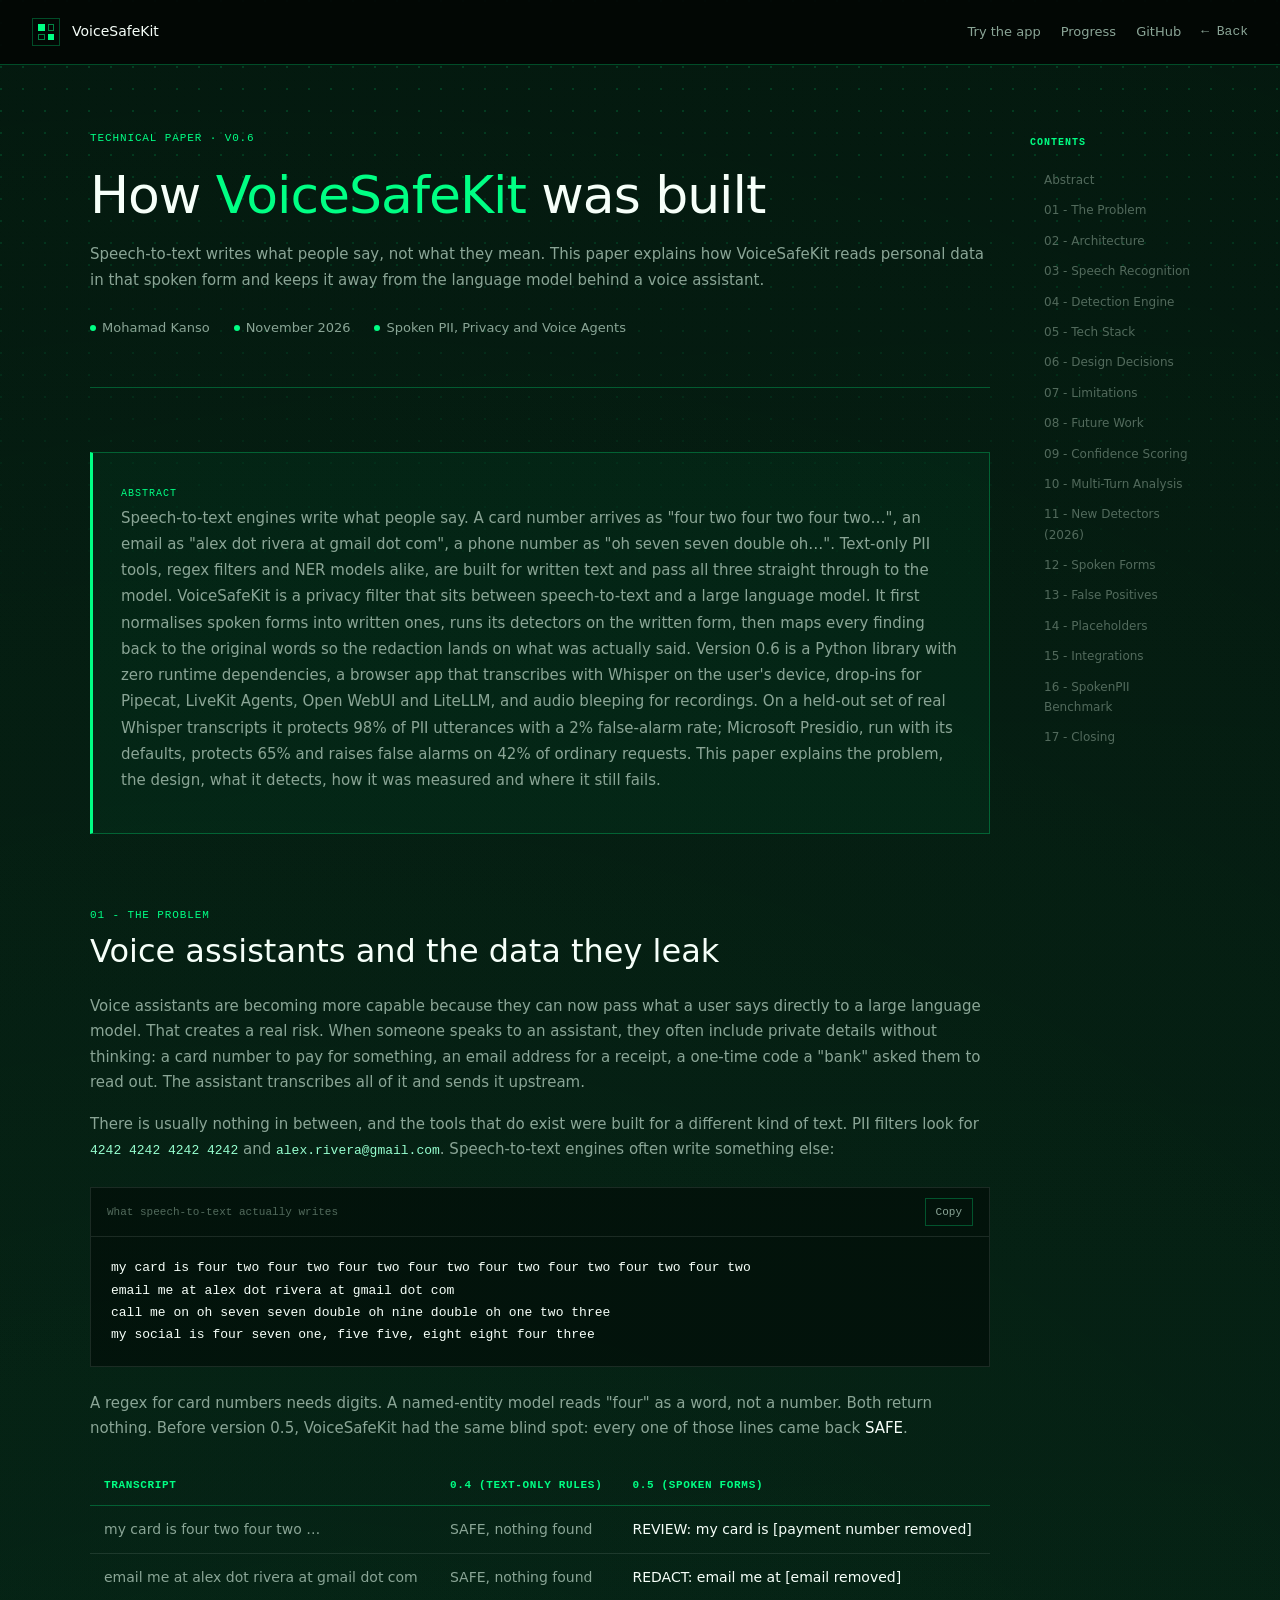
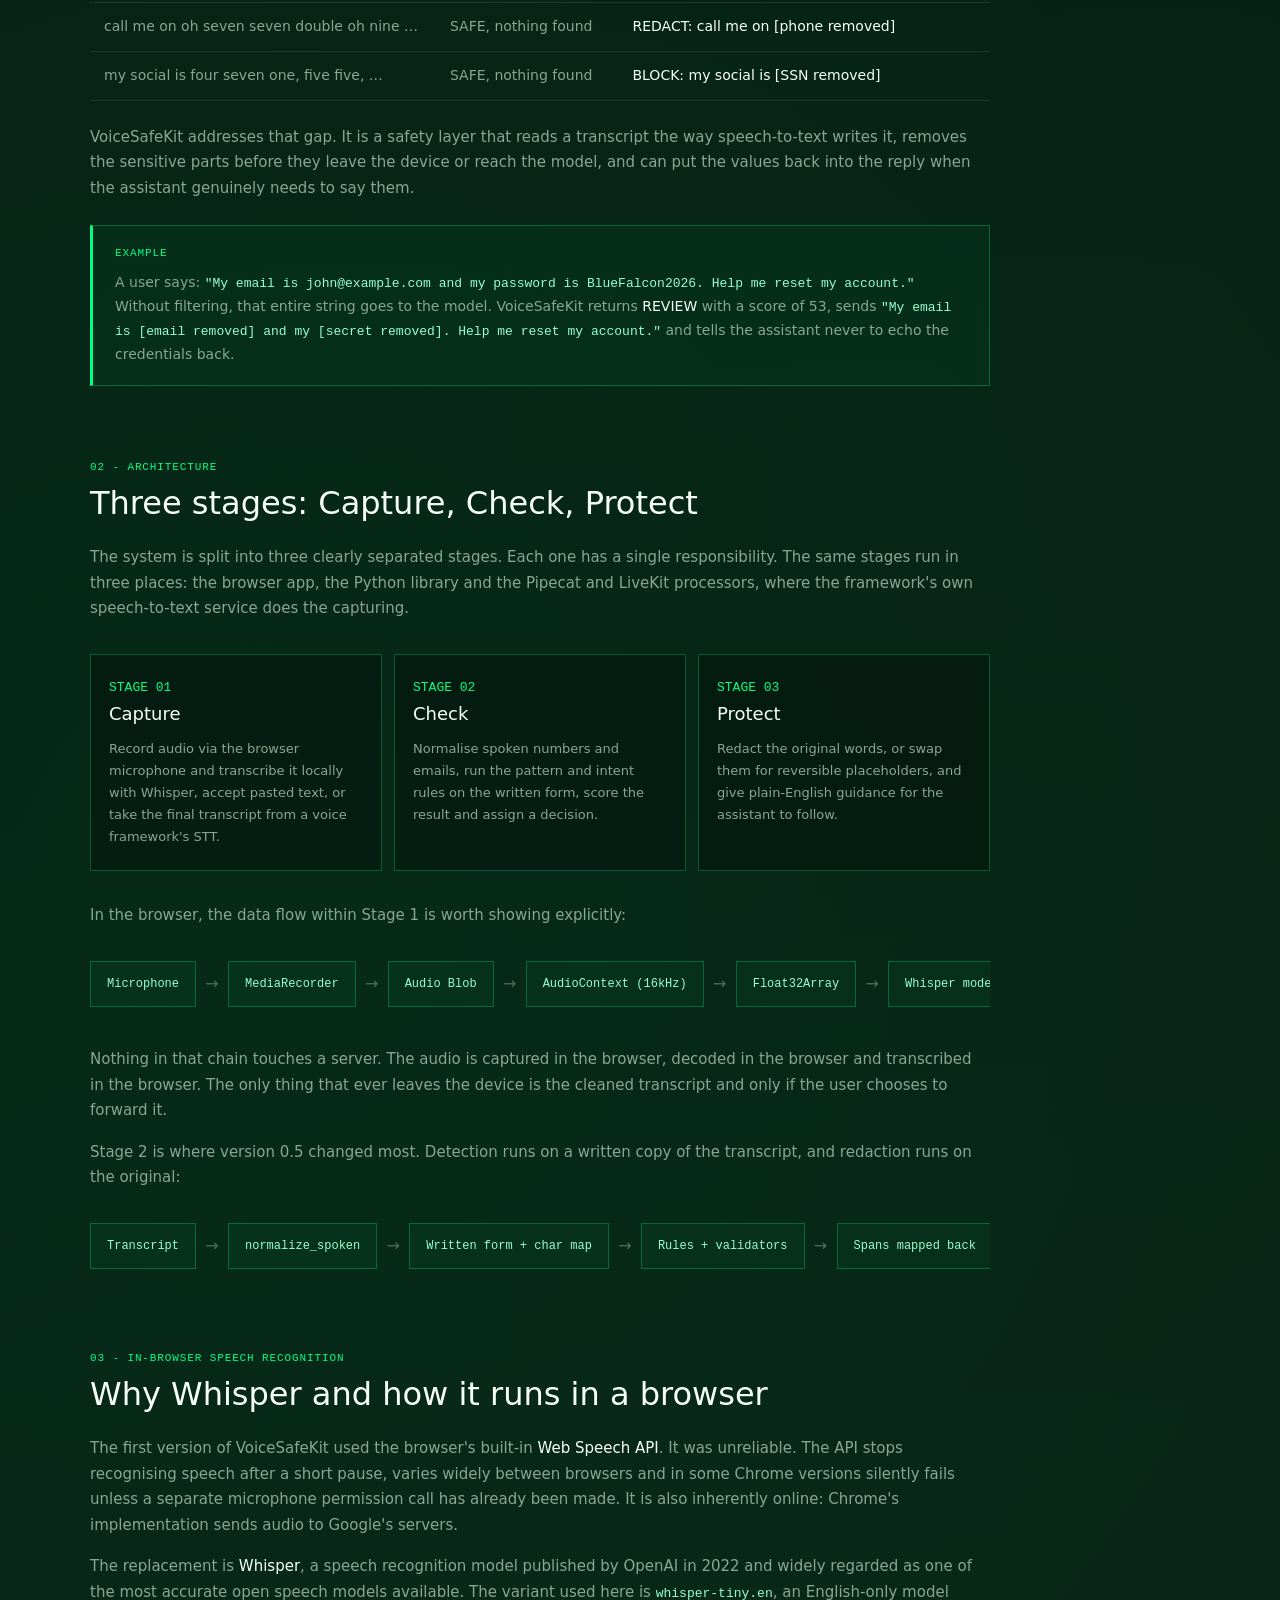
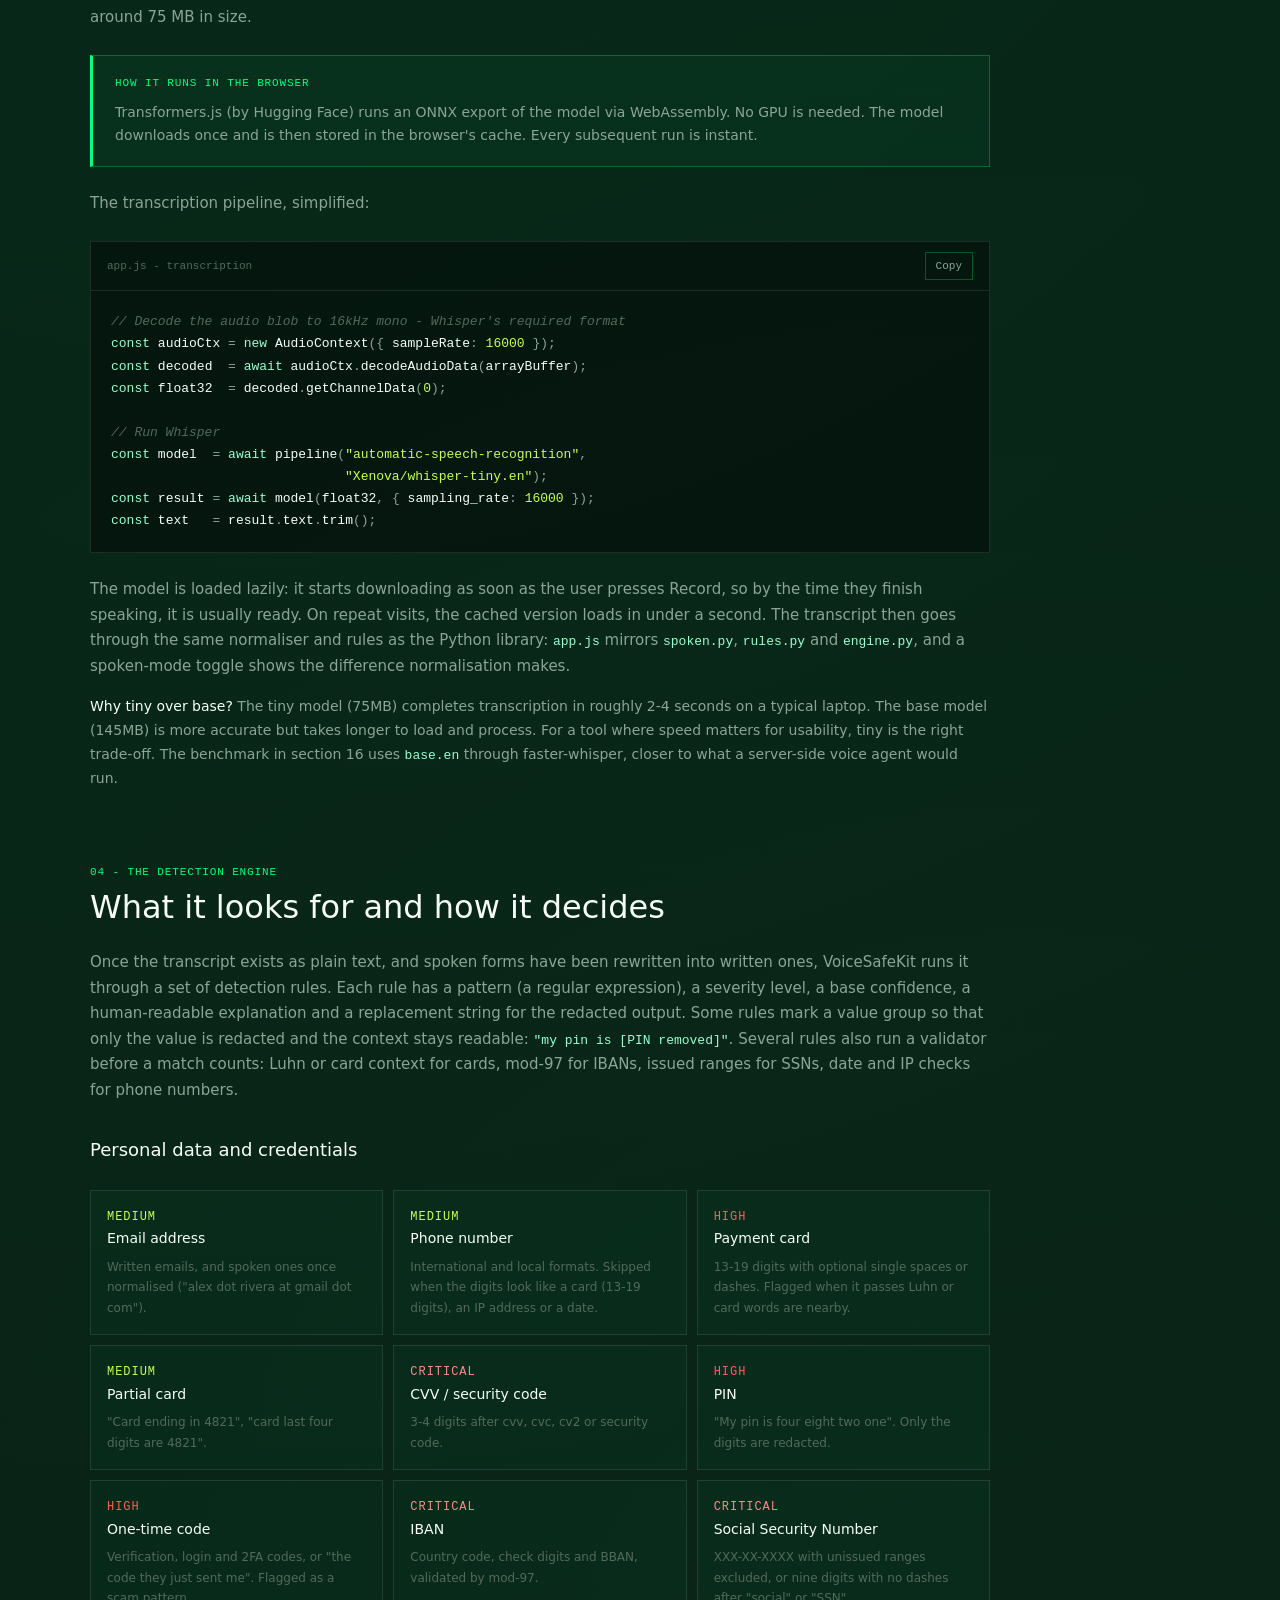
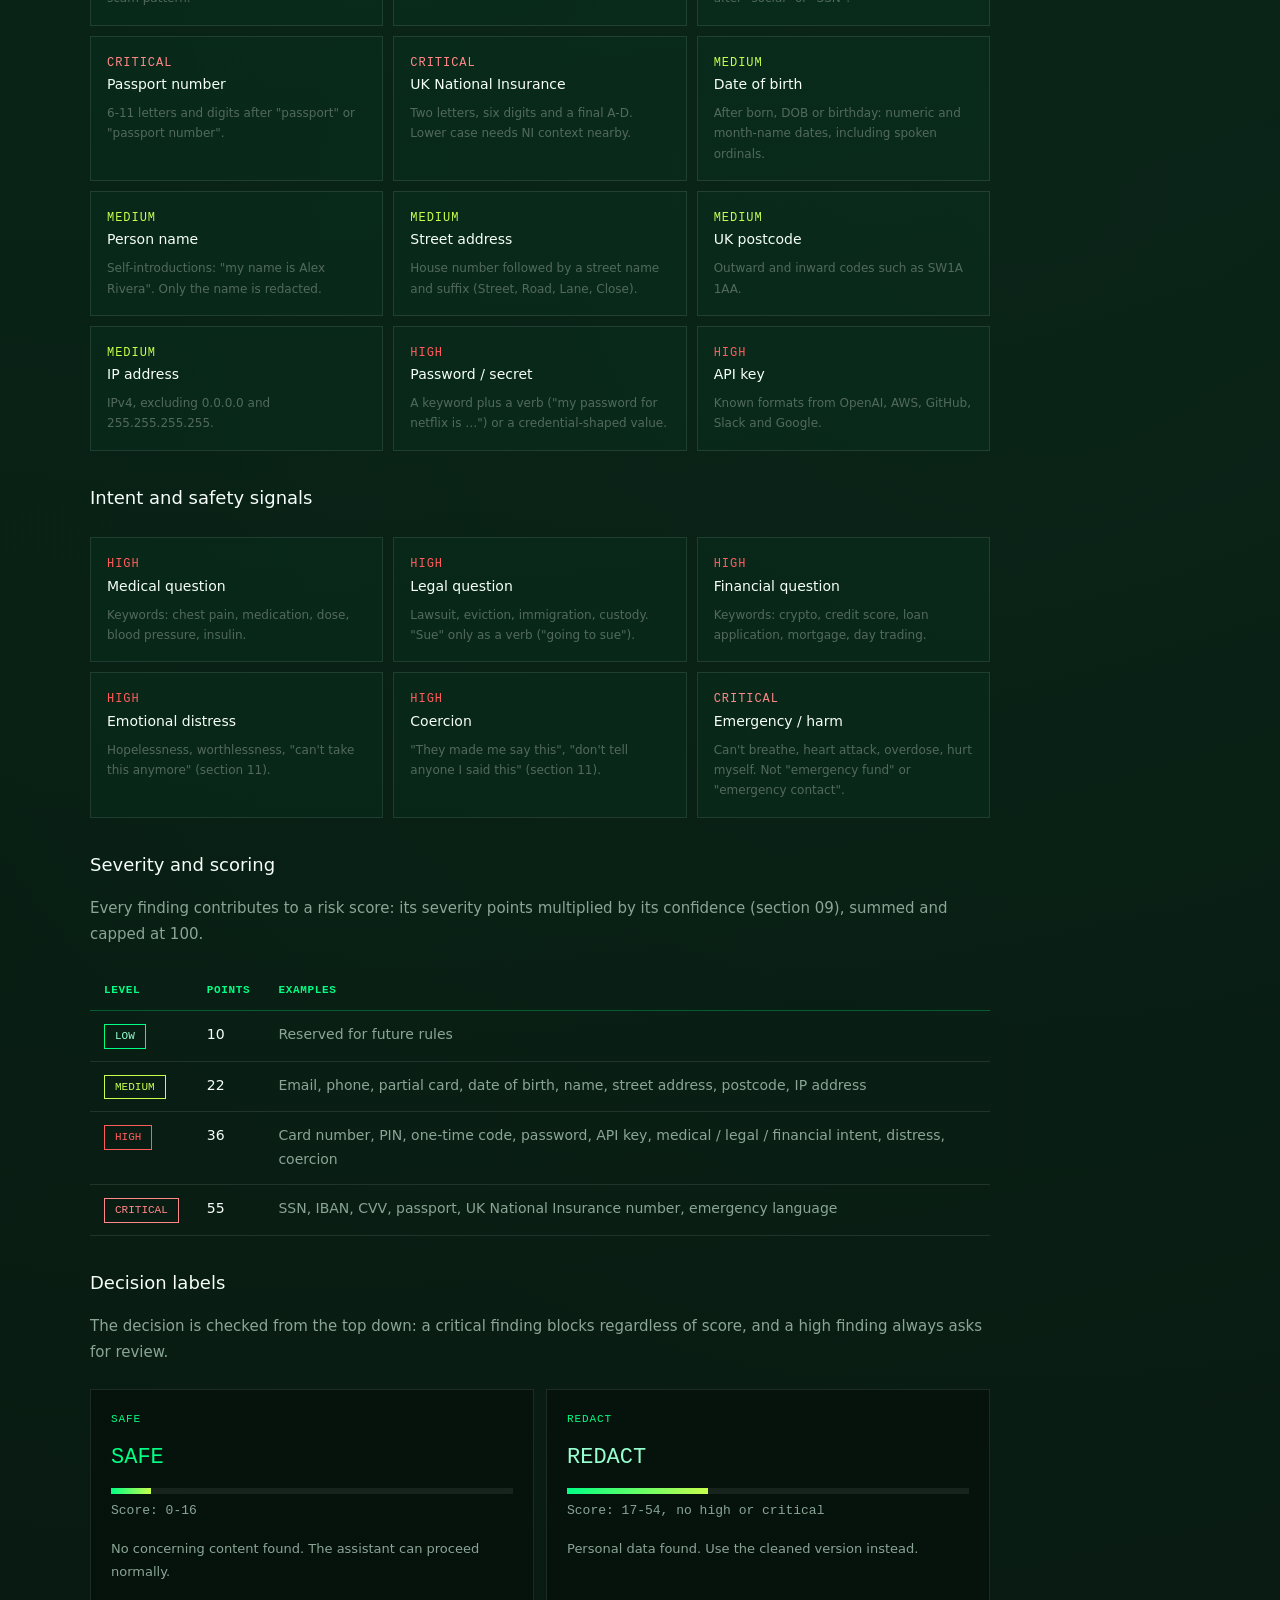
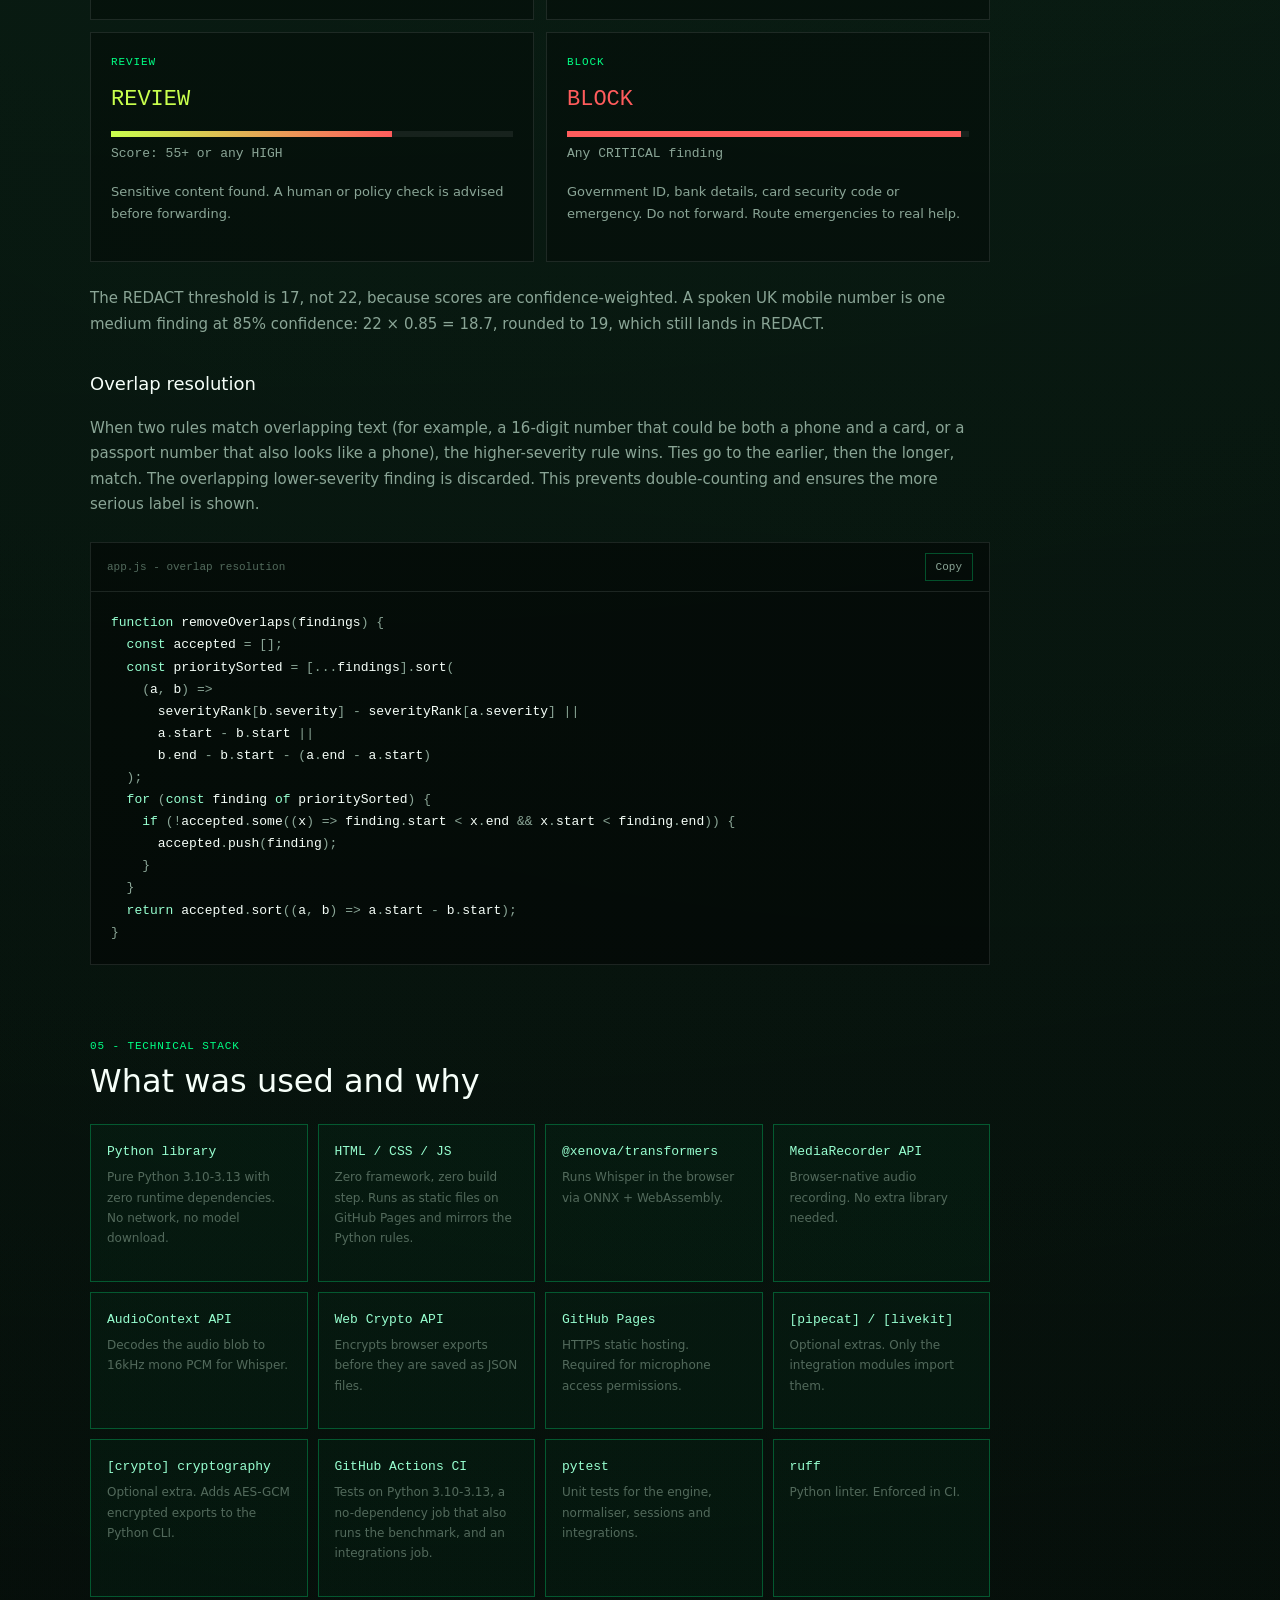
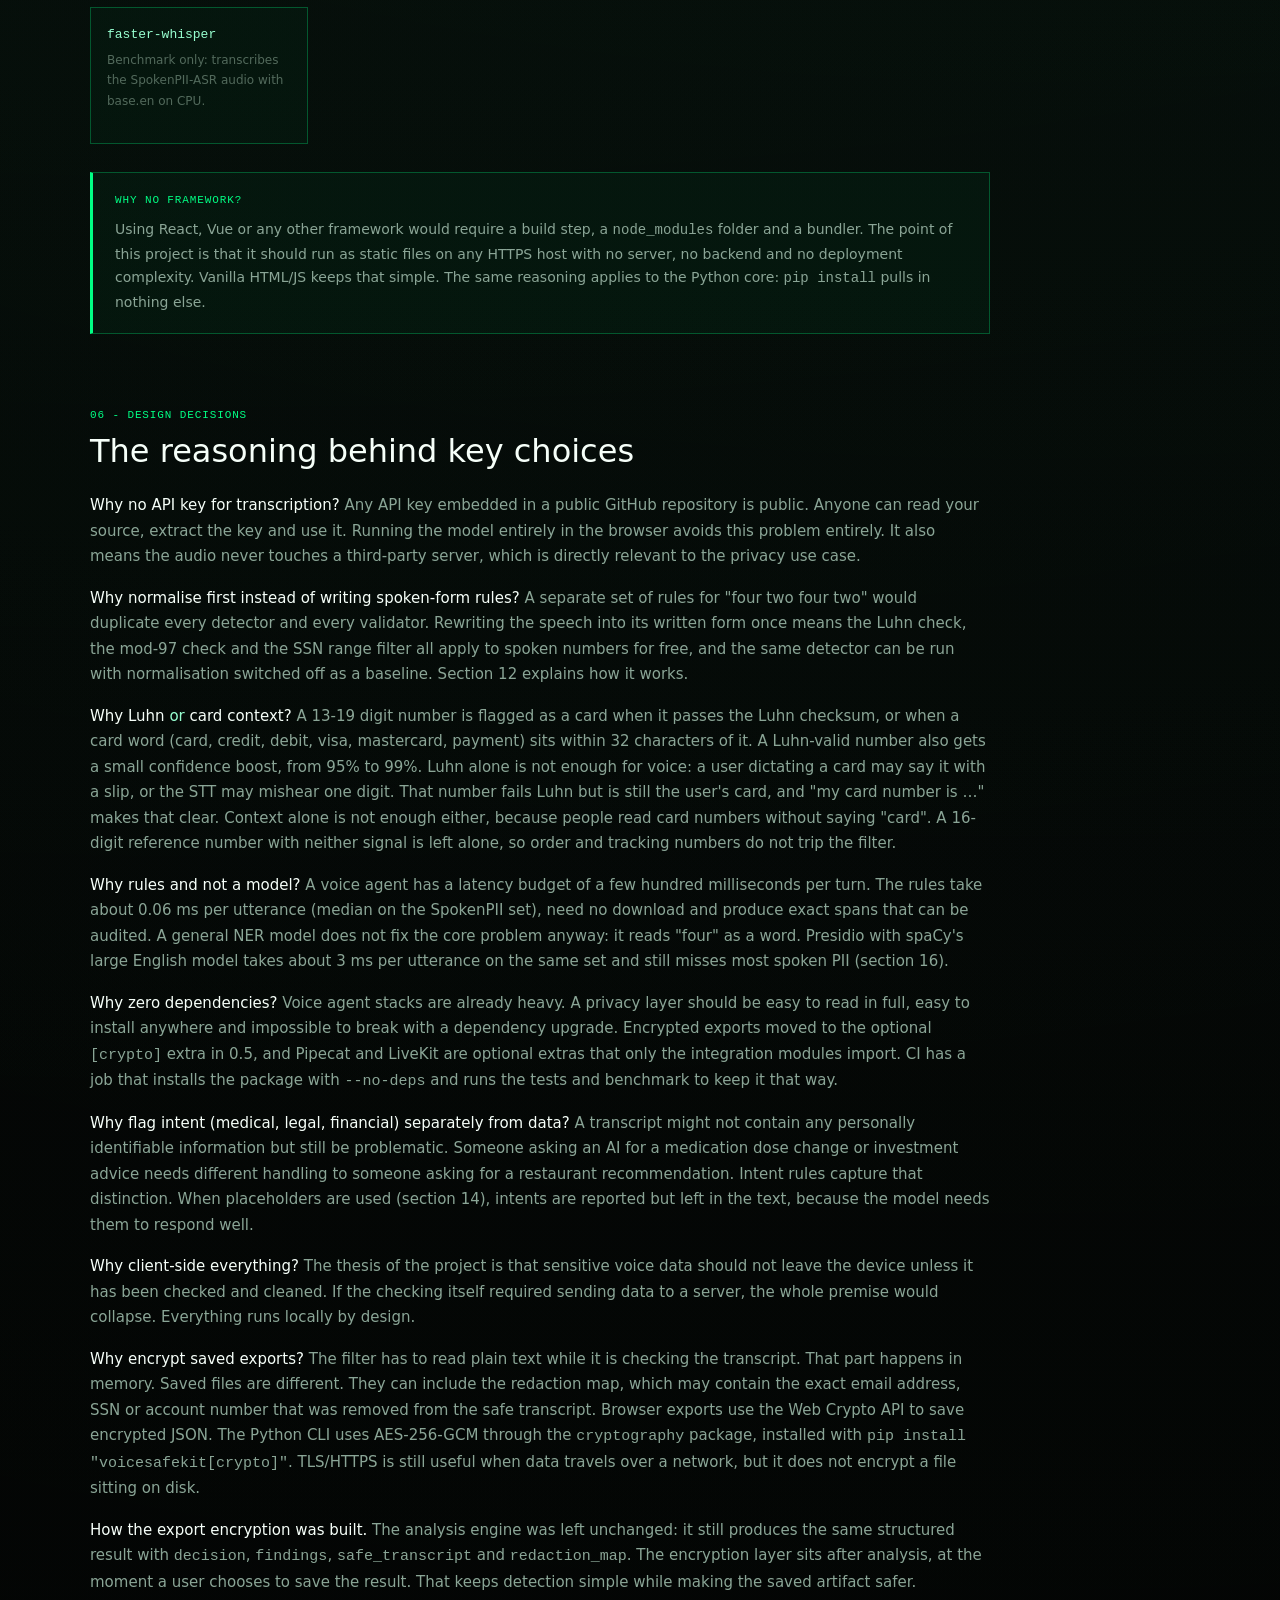
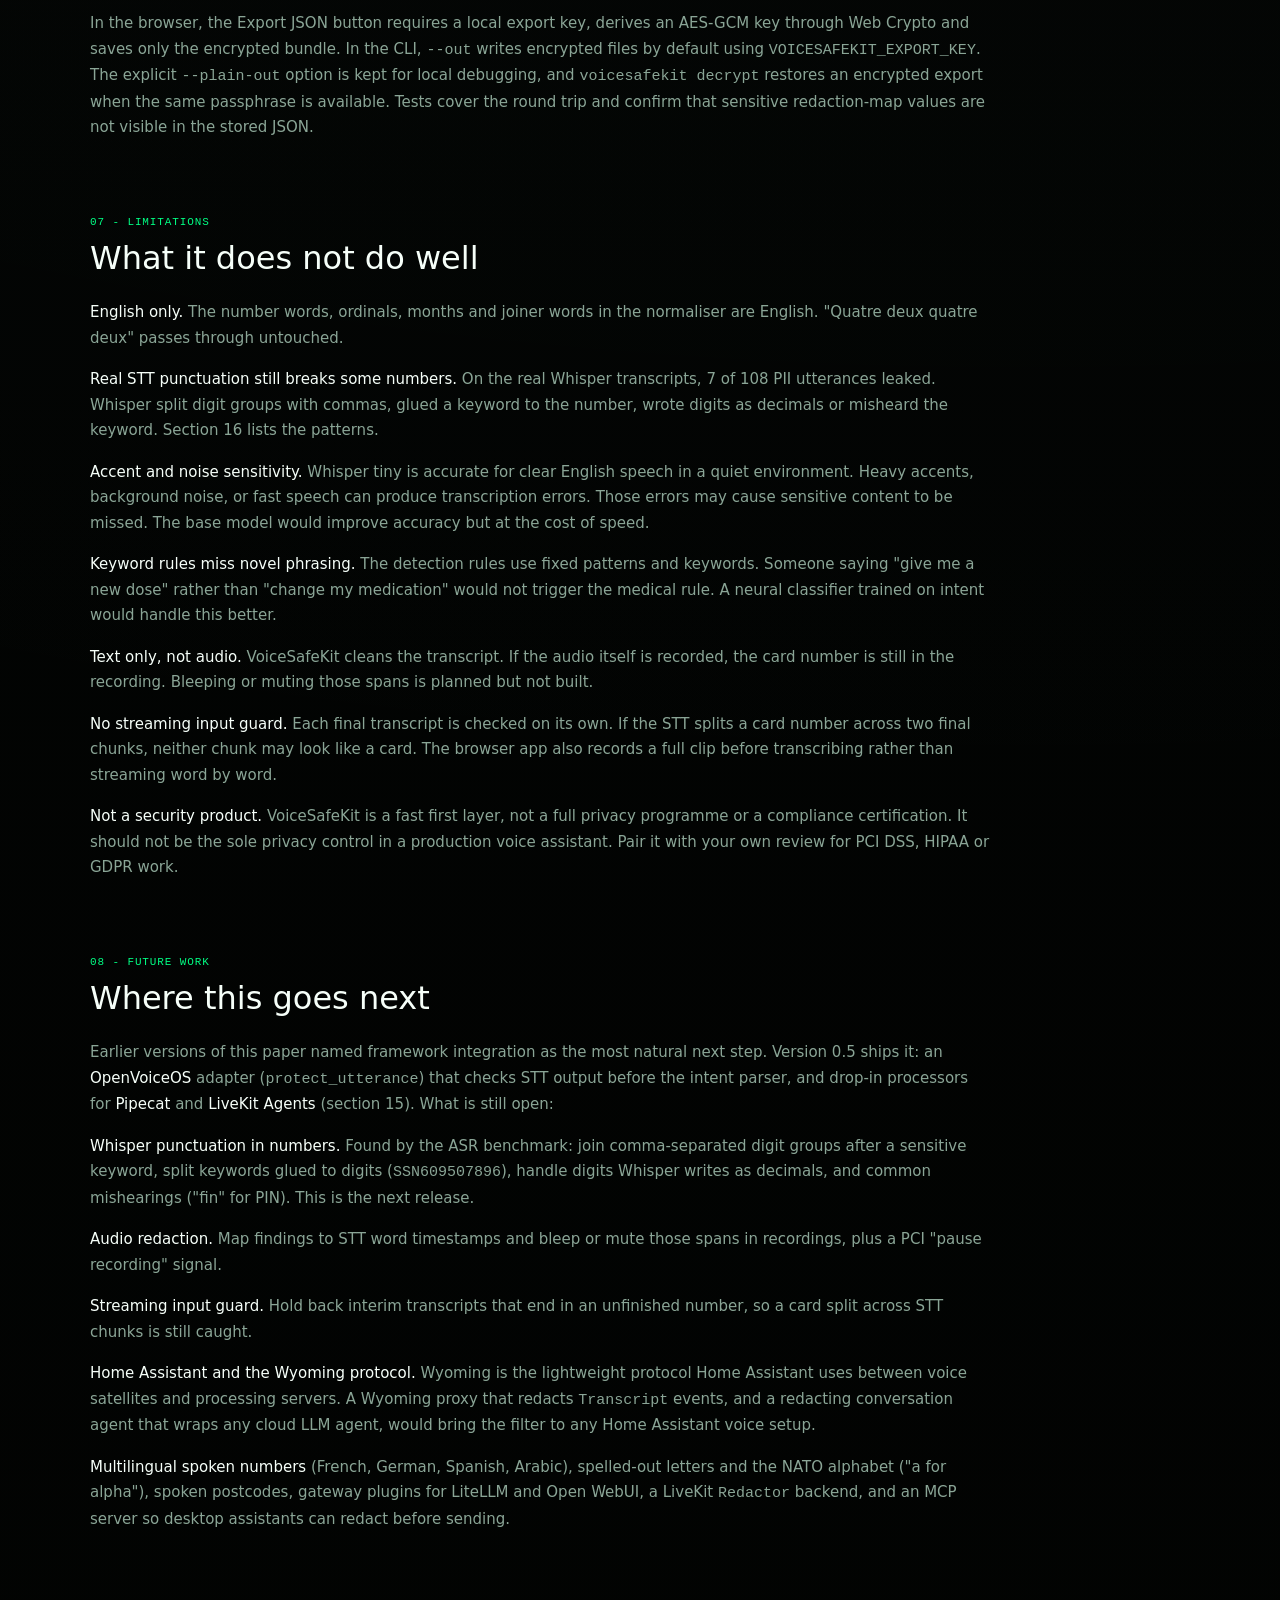
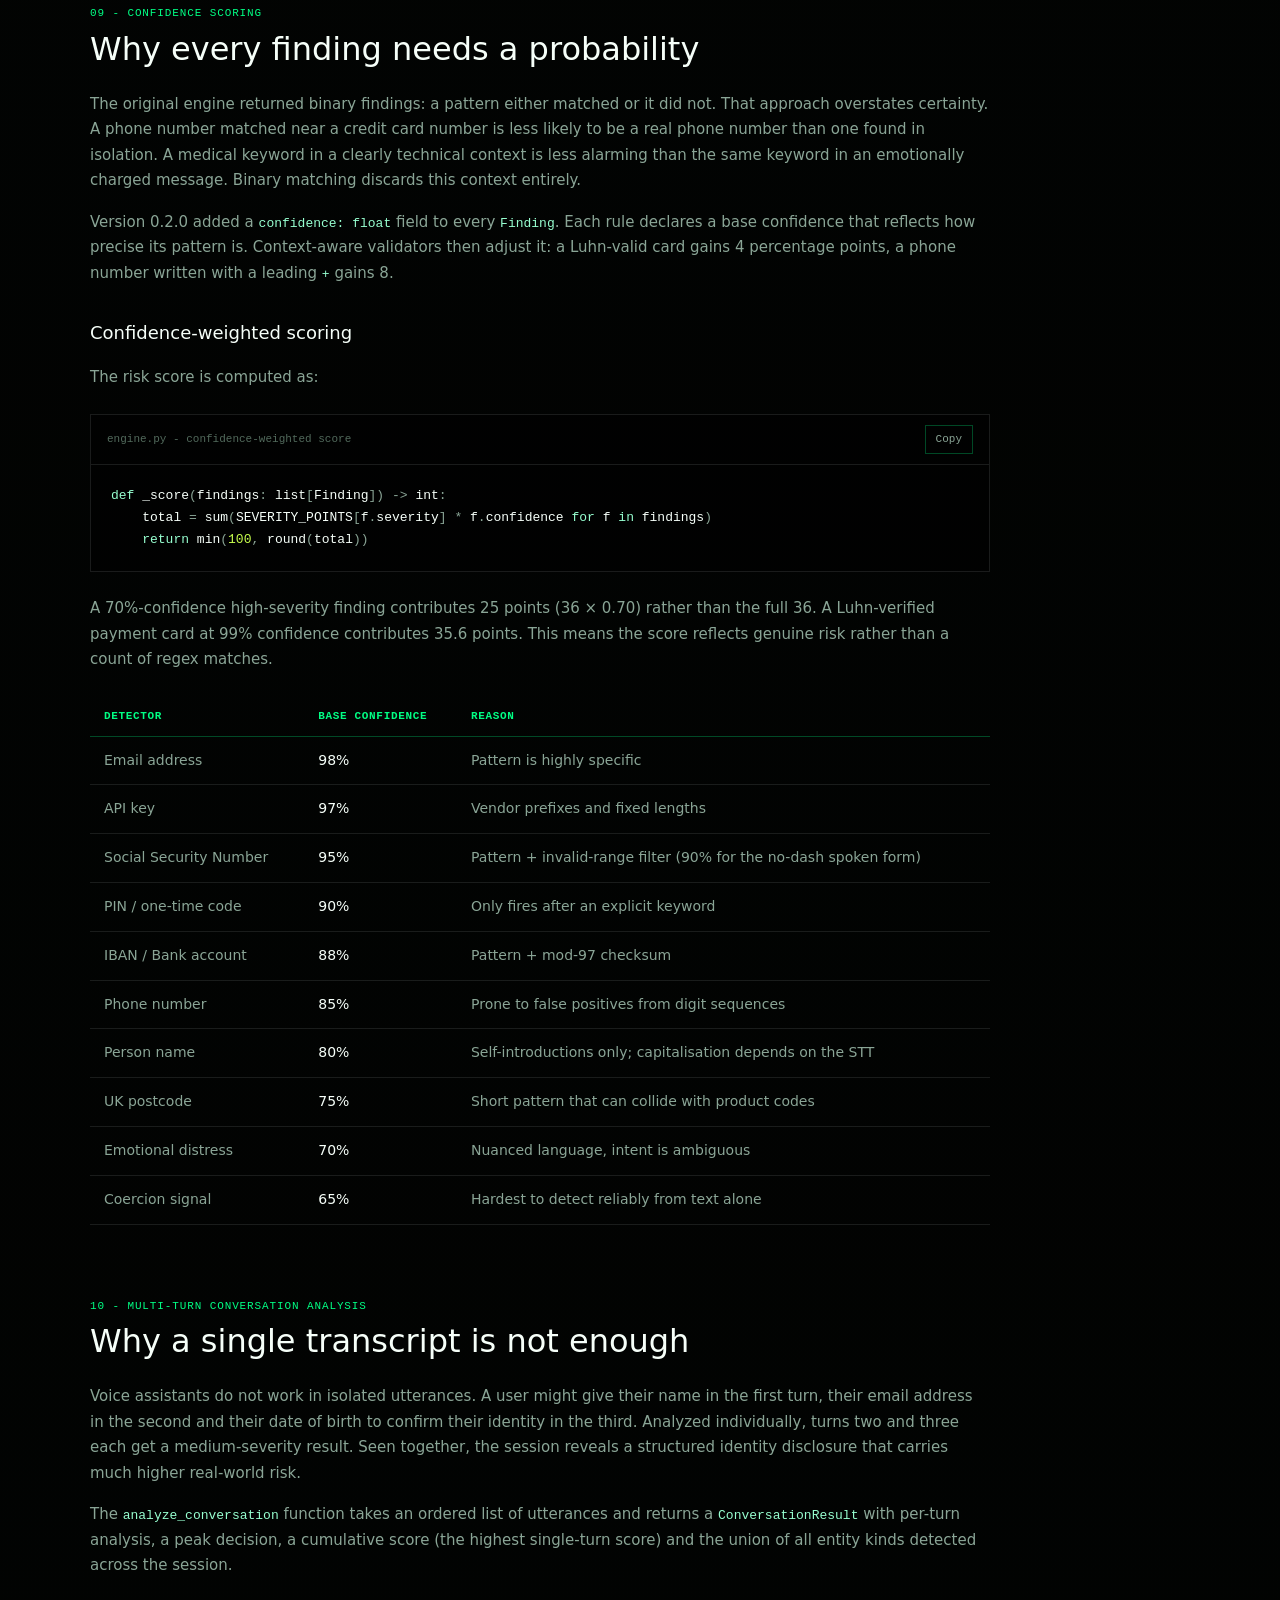
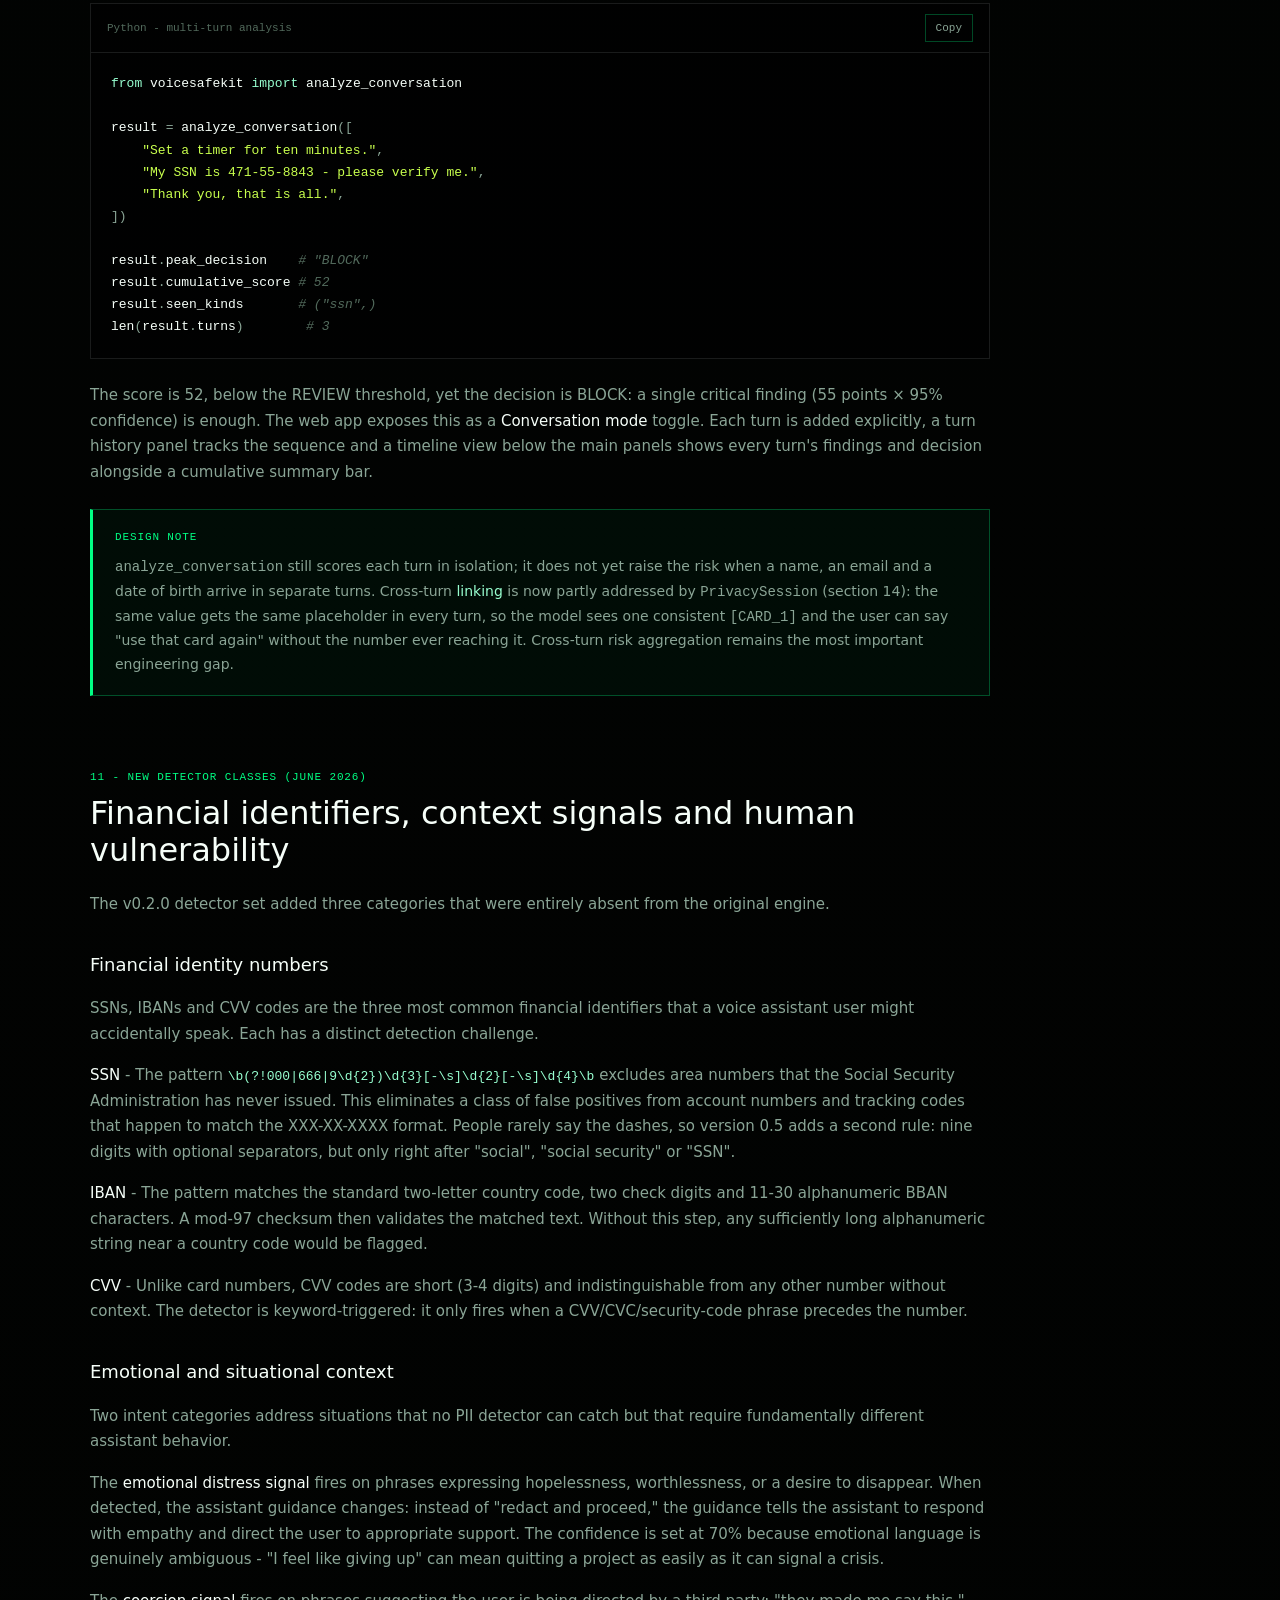
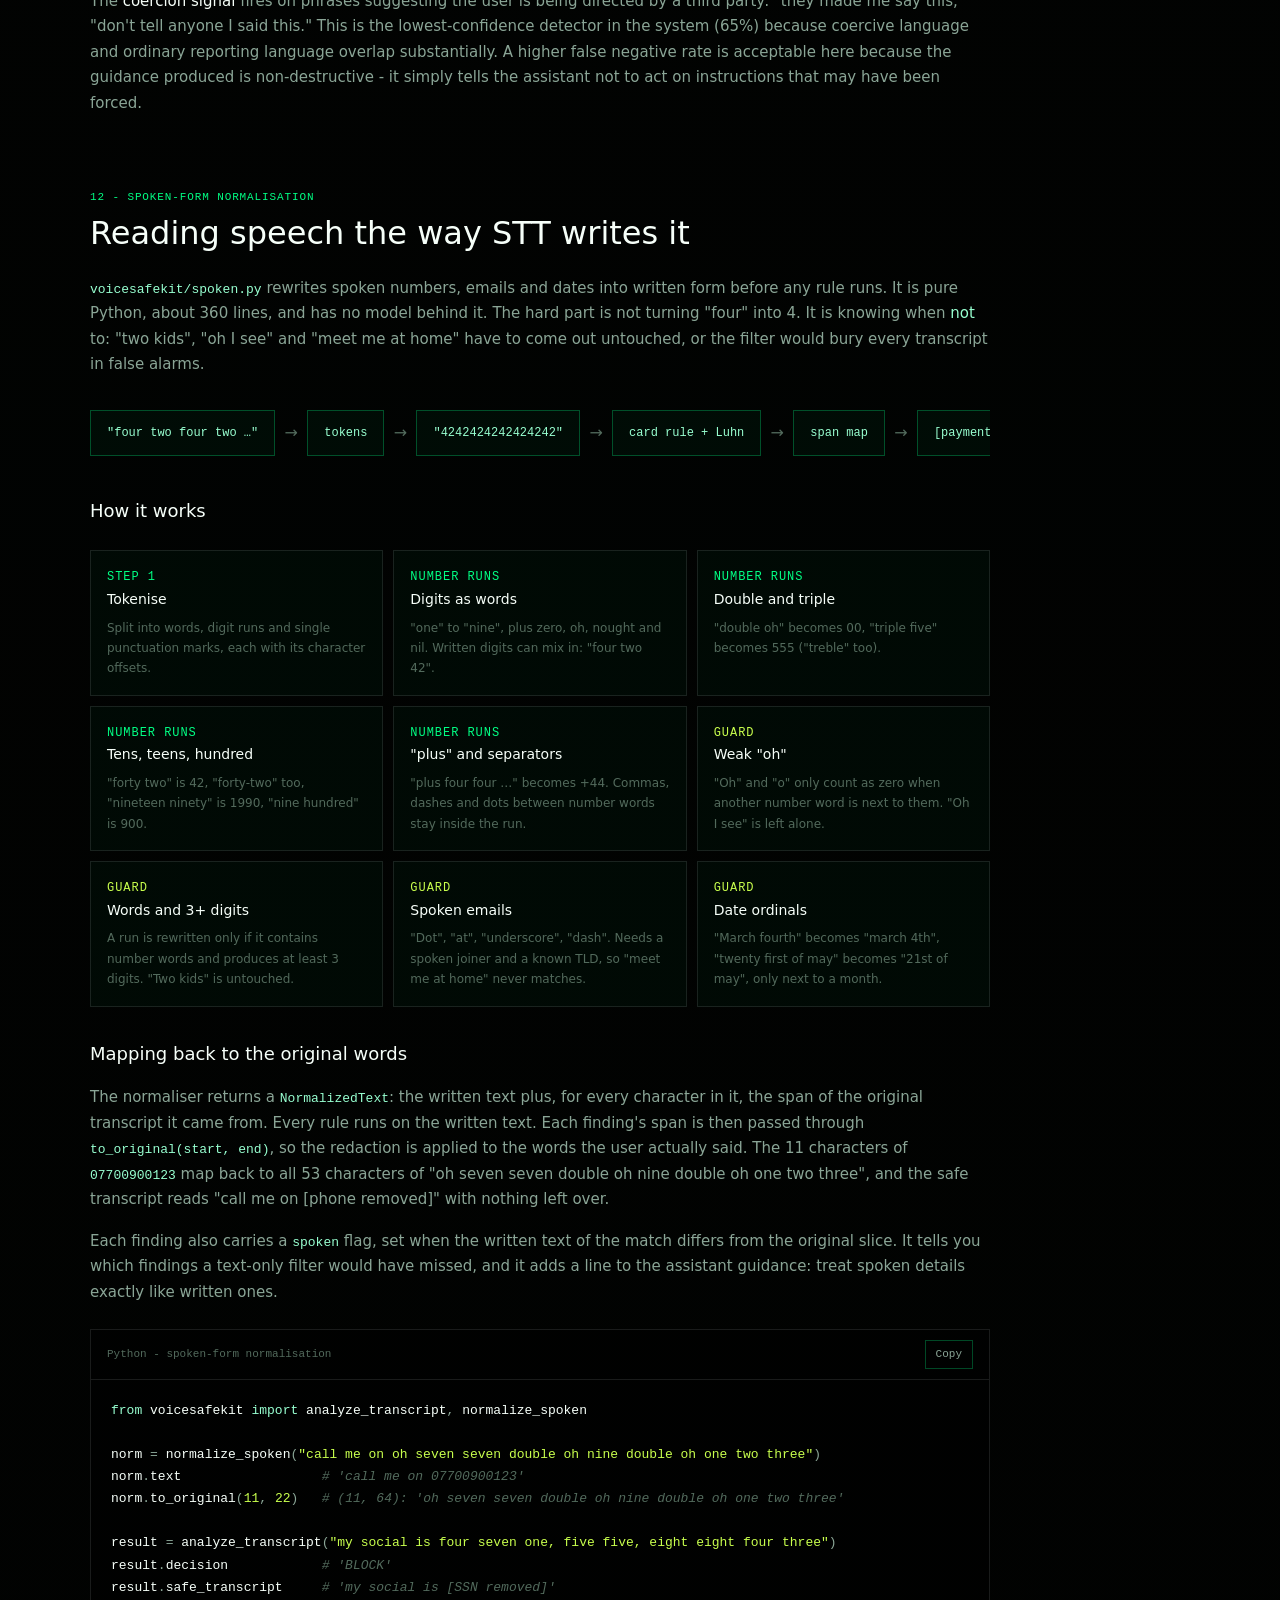
==== commit 02e1d5e4: "v0.6.0: Open WebUI and LiteLLM adapters, audio bleeping, real-speech fixes - Whisper number formatti" ====
--- a/docs/paper.html
+++ b/docs/paper.html
@@ -646,7 +646,7 @@
 
     <!-- Paper header -->
     <div class="paper-header">
-      <p class="paper-label">Technical paper &middot; v0.5</p>
+      <p class="paper-label">Technical paper &middot; v0.6</p>
       <h1 class="paper-title">How <em>VoiceSafeKit</em> was built</h1>
       <p style="color: var(--muted); font-size: 15px; margin-top: 14px;">
         Speech-to-text writes what people say, not what they mean. This paper explains how VoiceSafeKit reads personal data in that spoken form and keeps it away from the language model behind a voice assistant.
@@ -662,7 +662,7 @@
     <div class="abstract-box section" id="abstract">
       <span class="abstract-label">Abstract</span>
       <p>
-        Speech-to-text engines write what people say. A card number arrives as "four two four two four two&hellip;", an email as "alex dot rivera at gmail dot com", a phone number as "oh seven seven double oh&hellip;". Text-only PII tools, regex filters and NER models alike, are built for written text and pass all three straight through to the model. VoiceSafeKit is a privacy filter that sits between speech-to-text and a large language model. It first normalises spoken forms into written ones, runs its detectors on the written form, then maps every finding back to the original words so the redaction lands on what was actually said. Version 0.5 is a Python library with zero runtime dependencies, a browser app that transcribes with Whisper on the user's device, and drop-in processors for Pipecat and LiveKit Agents. On real Whisper transcripts it protects 94% of PII utterances with no false alarms; Microsoft Presidio, run with its defaults, protects 73% and raises false alarms on 42% of ordinary requests. This paper explains the problem, the design, what it detects, how it was measured and where it still fails.
+        Speech-to-text engines write what people say. A card number arrives as "four two four two four two&hellip;", an email as "alex dot rivera at gmail dot com", a phone number as "oh seven seven double oh&hellip;". Text-only PII tools, regex filters and NER models alike, are built for written text and pass all three straight through to the model. VoiceSafeKit is a privacy filter that sits between speech-to-text and a large language model. It first normalises spoken forms into written ones, runs its detectors on the written form, then maps every finding back to the original words so the redaction lands on what was actually said. Version 0.6 is a Python library with zero runtime dependencies, a browser app that transcribes with Whisper on the user's device, drop-ins for Pipecat, LiveKit Agents, Open WebUI and LiteLLM, and audio bleeping for recordings. On a held-out set of real Whisper transcripts it protects 98% of PII utterances with a 2% false-alarm rate; Microsoft Presidio, run with its defaults, protects 65% and raises false alarms on 42% of ordinary requests. This paper explains the problem, the design, what it detects, how it was measured and where it still fails.
       </p>
     </div>
 
@@ -1742,6 +1742,11 @@
       </p>
 
       <div class="callout">
+        <span class="callout-icon">Update in 0.6: a held-out set</span>
+        <p>The 7 misses above were fixed in 0.6 (comma-split digit groups, keywords glued to digits, digits written as decimals, "fin" for PIN), which means this set has now been tuned on: 0.6 scores 108/108 here. To keep an honest number, a second set was transcribed <em>before</em> any 0.6 change, with new scripts, the British voice <code>Daniel</code> and Whisper <code>small.en</code>, and scored once: <strong>VoiceSafeKit 0.6 protects 106/108 (98%) with 1/40 false alarms</strong>, v0.5 102/108, Presidio 70/108 with 17/40. Its three failures (a PIN written as money, a comma before a birth year, a mangled date read as a phone) are tracked publicly in <a href="https://github.com/MohamadKanso/VoiceSafeKit/issues/9" style="color:var(--green)">issue #9</a>.</p>
+      </div>
+
+      <div class="callout">
         <span class="callout-icon">Read these numbers honestly</span>
         <p>
           The same author wrote the synthetic set and the detector, so 100% there mostly shows that the templates are covered. Treat it as a regression suite. The ASR set is the fairer test: these are first-run numbers and nothing was tuned on it. Presidio is a general-purpose tool run with its defaults, not configured for speech; its false alarms are mostly <code>DATE_TIME</code> and <code>PERSON</code> hits on ordinary requests.
